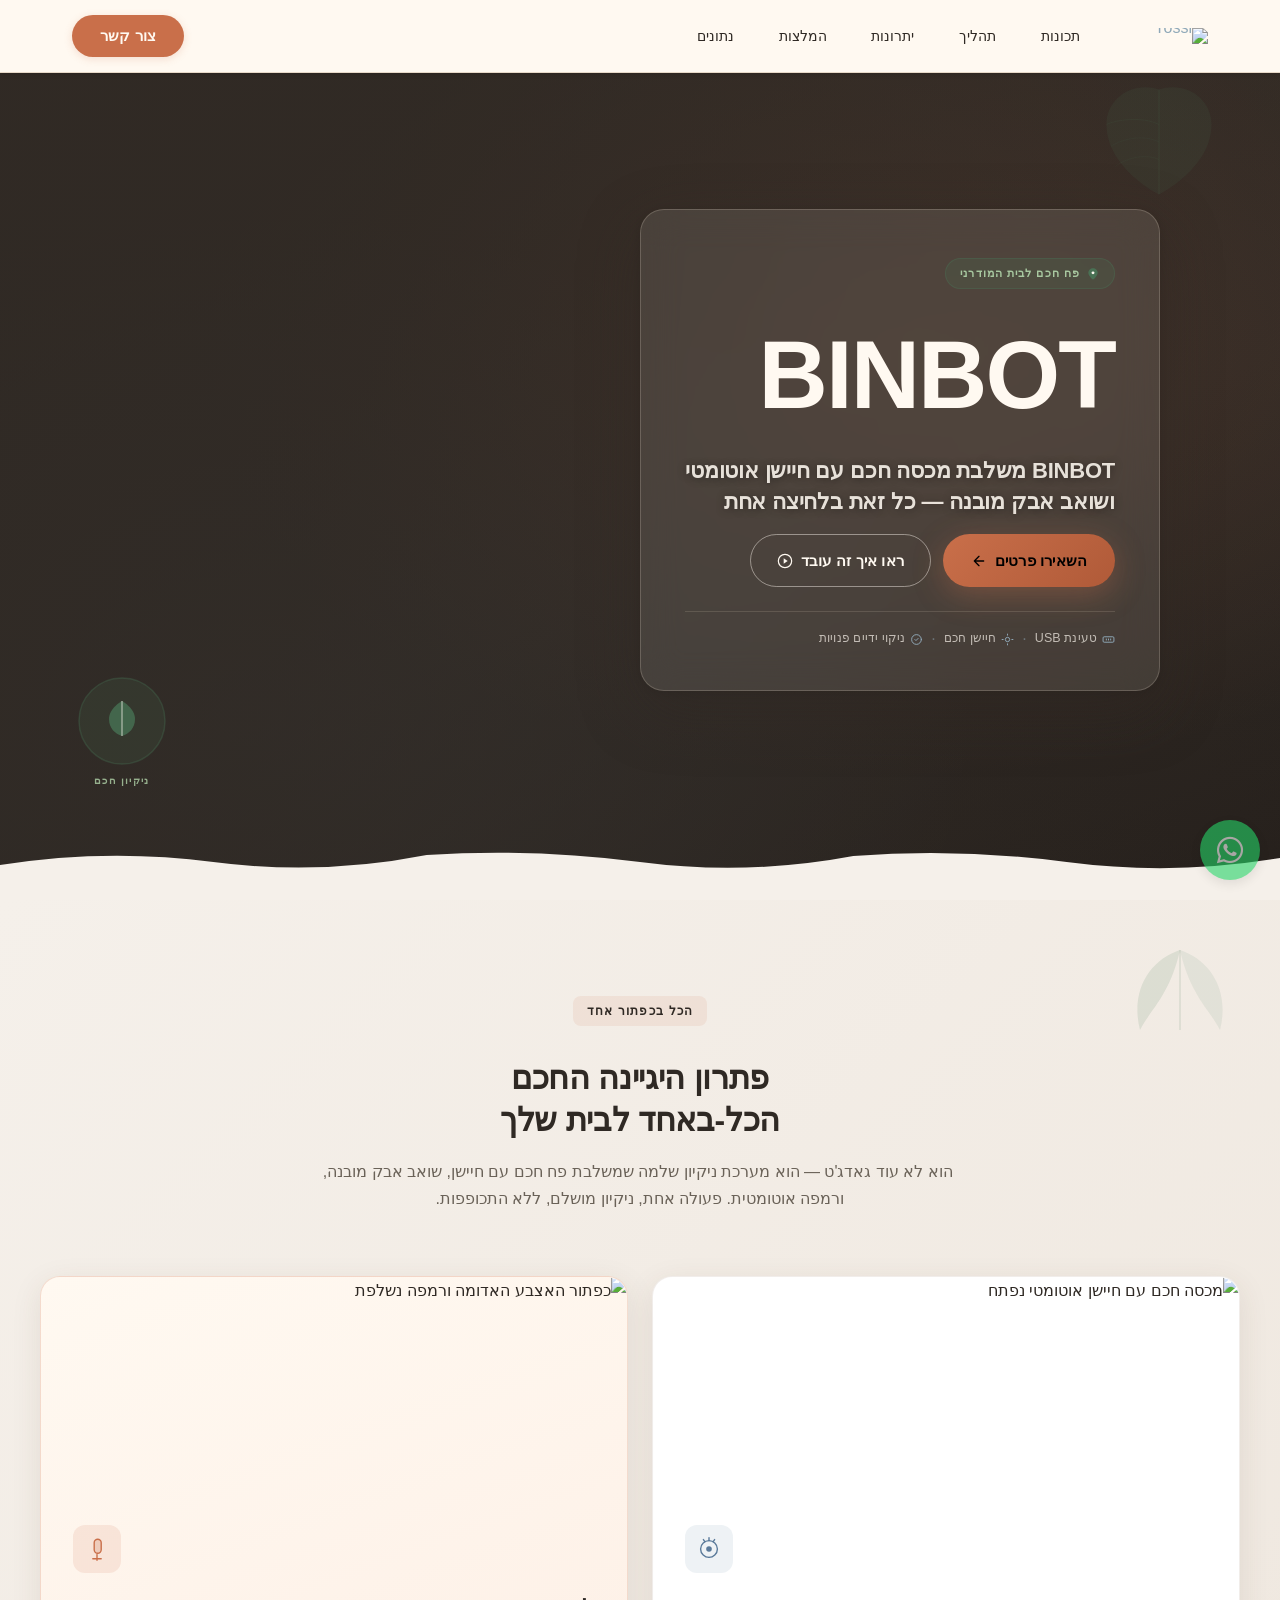
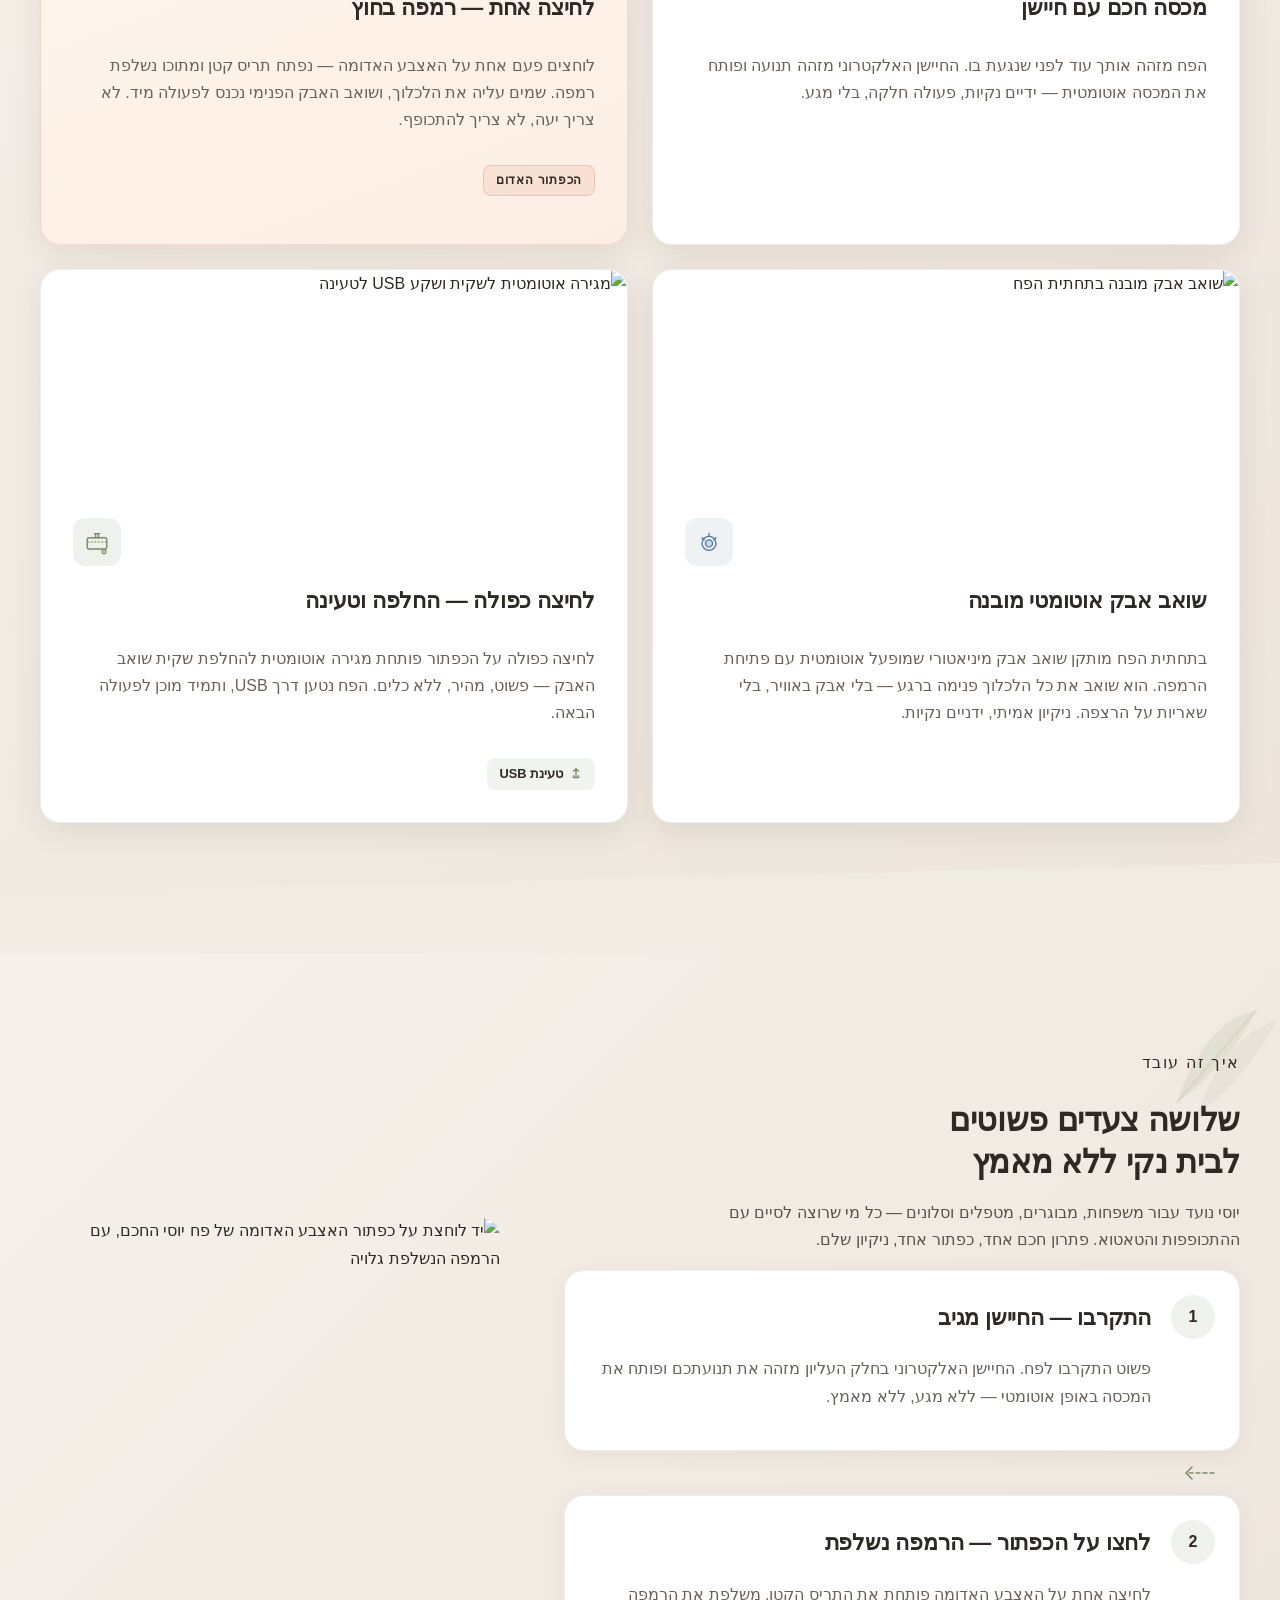
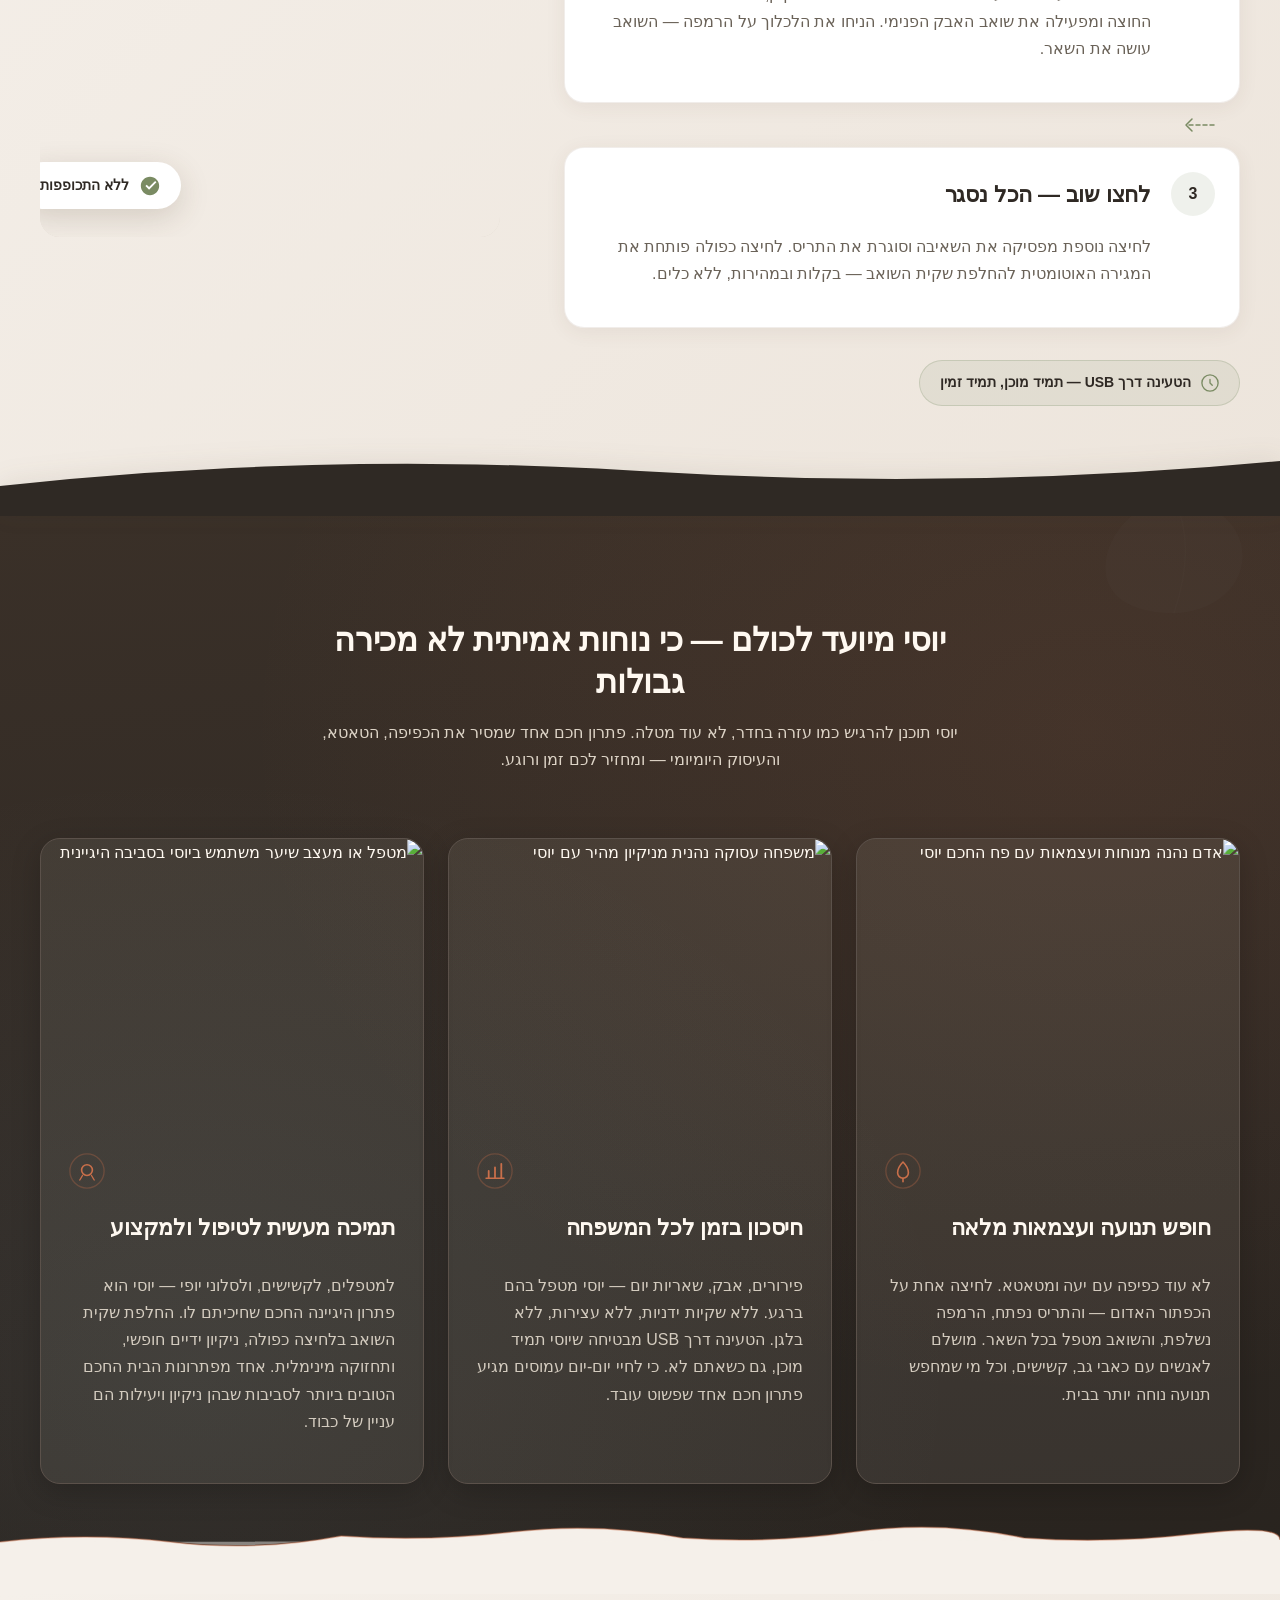
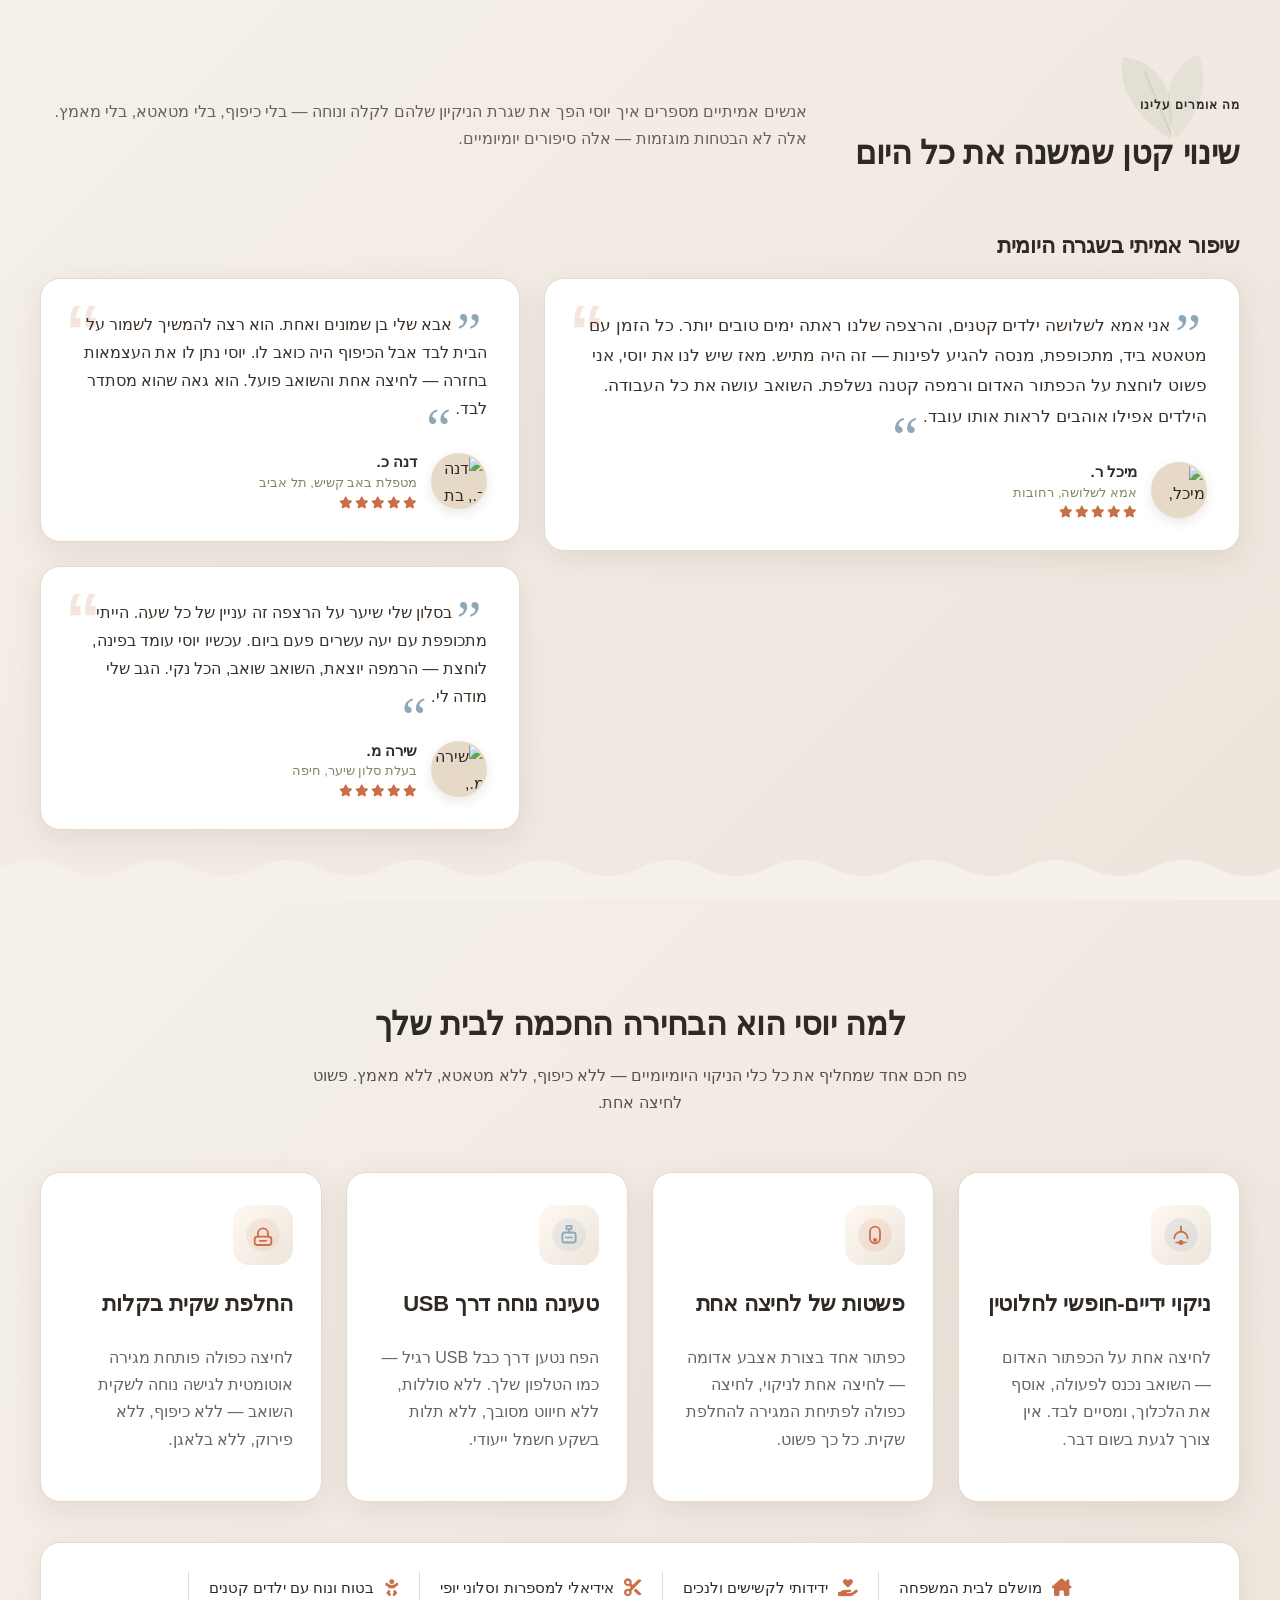
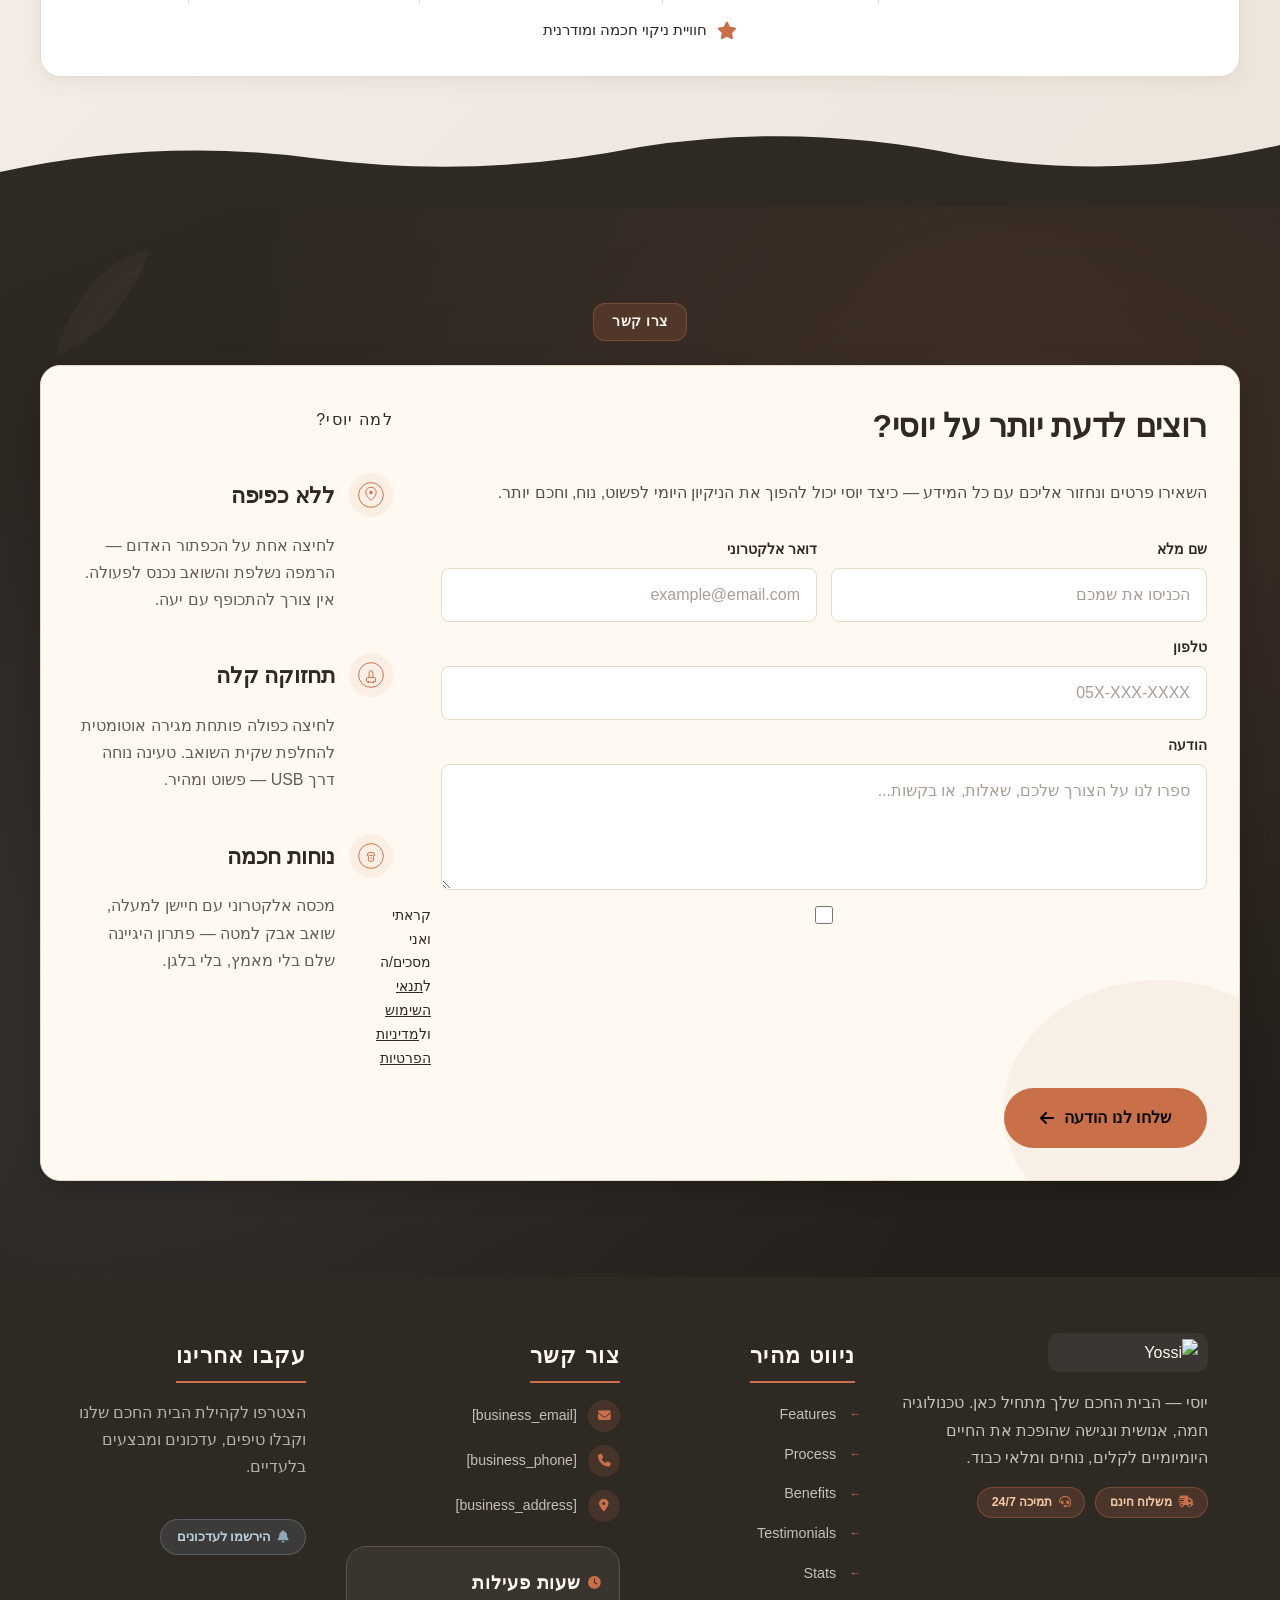
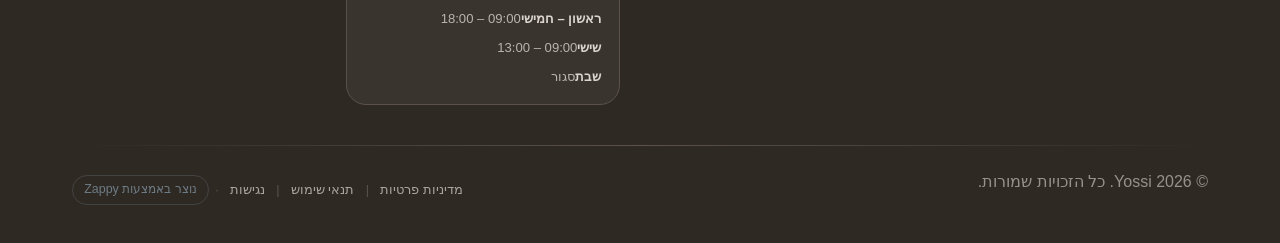
==== index.html @ 576d788d "Incremental sync: 1 page(s) — update_text" ====
<!DOCTYPE html>
<html lang="he" dir="rtl">
<head>
    <meta charset="UTF-8">
    <meta name="viewport" content="width=device-width, initial-scale=1.0">
    <meta name="robots" content="index, follow">
    <title>best smart home appliances — Yossi</title>
    <meta name="description" content="An innovative smart trash bin that combines an electronic lid with an automatic sensor and a built-in vacuum cleaner at the bottom. With a single press of a red">
    <meta name="keywords" content="best smart home appliances, samsung smart home appliances, google smart home appliances, amazon smart home appliances">
    
    <!-- Favicons -->
    <link rel="icon" type="image/x-icon" href="/assets/favicon.ico">
    <link rel="icon" type="image/png" sizes="16x16" href="/assets/favicon-16x16.png">
    <link rel="icon" type="image/png" sizes="32x32" href="/assets/favicon-32x32.png">
    <link rel="icon" type="image/png" sizes="48x48" href="/assets/favicon-48x48.png">
    <link rel="icon" type="image/png" sizes="192x192" href="/assets/favicon-192x192.png">
    <link rel="icon" type="image/png" sizes="512x512" href="/assets/favicon-512x512.png">
    <link rel="apple-touch-icon" href="/assets/apple-touch-icon.png">
    <!-- Zappy Analytics -->
<script>
(function() {
  'use strict';
  
  // Configuration
  var config = {
    websiteId: '5c08ecc8-3608-48c8-a14f-b6fd048b0b84',
    apiUrl: 'https://api.zappy5.com/api/analytics/track',
    sessionDuration: 30 * 60 * 1000, // 30 minutes
    visitorDuration: 30 * 24 * 60 * 60 * 1000, // 30 days
    trackPageViews: true,
    trackClicks: true,
    trackFormSubmissions: true
  };
  
  // Generate or retrieve persistent visitor ID (30 days)
  function getVisitorId() {
    var visitorKey = 'zappy_visitor_' + config.websiteId;
    var visitor = null;
    
    try {
      visitor = localStorage.getItem(visitorKey);
      if (visitor) {
        var visitorData = JSON.parse(visitor);
        var now = Date.now();
        
        // Check if visitor ID is still valid (30 days)
        if (now - visitorData.created < config.visitorDuration) {
          // Update last seen timestamp
          visitorData.lastSeen = now;
          localStorage.setItem(visitorKey, JSON.stringify(visitorData));
          return visitorData.id;
        }
      }
    } catch (e) {
      console.warn('Zappy Analytics: LocalStorage not available');
    }
    
    // Generate new visitor ID
    var newVisitorId = 'zv_' + Date.now() + '_' + Math.random().toString(36).substr(2, 9);
    
    try {
      localStorage.setItem(visitorKey, JSON.stringify({
        id: newVisitorId,
        created: Date.now(),
        lastSeen: Date.now()
      }));
    } catch (e) {
      // Continue without local storage
    }
    
    return newVisitorId;
  }
  
  // Generate or retrieve session ID (30 minutes)
  function getSessionId() {
    var sessionKey = 'zappy_session_' + config.websiteId;
    var session = null;
    
    try {
      session = sessionStorage.getItem(sessionKey);
      if (session) {
        var sessionData = JSON.parse(session);
        var now = Date.now();
        
        // Check if session is still valid
        if (now - sessionData.timestamp < config.sessionDuration) {
          // Update timestamp
          sessionData.timestamp = now;
          sessionStorage.setItem(sessionKey, JSON.stringify(sessionData));
          return sessionData.id;
        }
      }
    } catch (e) {
      console.warn('Zappy Analytics: SessionStorage not available');
    }
    
    // Generate new session ID
    var newSessionId = 'zs_' + Date.now() + '_' + Math.random().toString(36).substr(2, 9);
    
    try {
      sessionStorage.setItem(sessionKey, JSON.stringify({
        id: newSessionId,
        timestamp: Date.now()
      }));
    } catch (e) {
      // Continue without session storage
    }
    
    return newSessionId;
  }
  
  var visitorId = getVisitorId();
  var sessionId = getSessionId();
  
  // Track an event
  function trackEvent(eventType, data) {
    data = data || {};
    
    var eventData = {
      website_id: config.websiteId,
      event_type: eventType,
      page_path: window.location.pathname,
      referrer: document.referrer || 'direct',
      visitor_id: visitorId,
      session_id: sessionId,
      metadata: data
    };
    
    // Use sendBeacon if available (better for page unload events)
    if (navigator.sendBeacon) {
      var blob = new Blob([JSON.stringify(eventData)], { type: 'application/json' });
      navigator.sendBeacon(config.apiUrl, blob);
    } else {
      // Fallback to fetch
      fetch(config.apiUrl, {
        method: 'POST',
        headers: {
          'Content-Type': 'application/json'
        },
        body: JSON.stringify(eventData),
        keepalive: true
      }).catch(function(error) {
        console.warn('Zappy Analytics: Failed to track event', error);
      });
    }
  }
  
  // Track page view
  if (config.trackPageViews) {
    trackEvent('pageview', {
      title: document.title,
      url: window.location.href
    });
  }
  
  // Track clicks on important elements
  if (config.trackClicks) {
    document.addEventListener('click', function(e) {
      var target = e.target;
      
      // Track button clicks (counted as actions)
      if (target.tagName === 'BUTTON' || target.closest('button')) {
        var button = target.tagName === 'BUTTON' ? target : target.closest('button');
        trackEvent('click', {
          element: 'button',
          text: button.textContent.trim().substring(0, 100),
          id: button.id || null,
          class: button.className || null
        });
      }
      
      // Track link clicks (navigation - not counted as actions)
      else if (target.tagName === 'A' || target.closest('a')) {
        var link = target.tagName === 'A' ? target : target.closest('a');
        trackEvent('navigation', {
          element: 'link',
          text: link.textContent.trim().substring(0, 100),
          href: link.href,
          external: link.hostname !== window.location.hostname
        });
      }
    }, true);
  }
  
  // Track form submissions
  if (config.trackFormSubmissions) {
    document.addEventListener('submit', function(e) {
      var form = e.target;
      
      trackEvent('form_submit', {
        form_id: form.id || null,
        form_name: form.name || null,
        form_action: form.action || null,
        form_method: form.method || 'GET'
      });
    }, true);
  }
  
  // Track time on page (send on page unload)
  var pageLoadTime = Date.now();
  
  window.addEventListener('beforeunload', function() {
    var timeOnPage = Math.floor((Date.now() - pageLoadTime) / 1000); // in seconds
    
    trackEvent('page_unload', {
      time_on_page: timeOnPage,
      page_path: window.location.pathname
    });
  });
  
  // Expose tracking function globally for custom events
  window.zappyAnalytics = {
    track: trackEvent,
    getVisitorId: function() { return visitorId; },
    getSessionId: function() { return sessionId; }
  };
  
})();
</script>
<!-- End Zappy Analytics -->
    <meta property="og:title" content="best smart home appliances — Yossi">
    <meta property="og:description" content="An innovative smart trash bin that combines an electronic lid with an automatic sensor and a built-in vacuum cleaner at the bottom. With a single press of a red">
    <meta name="twitter:card" content="summary_large_image">
    <meta name="twitter:title" content="best smart home appliances — Yossi">
    <meta name="twitter:description" content="An innovative smart trash bin that combines an electronic lid with an automatic sensor and a built-in vacuum cleaner at the bottom. With a single press of a red">
    <meta property="og:type" content="website">
  <meta property="og:locale" content="he_IL">
  
  
  
  
  
  <link rel="stylesheet" href="https://cdnjs.cloudflare.com/ajax/libs/font-awesome/6.4.0/css/all.min.css">
  <style>
    .skip-link { position: absolute; top: 0; left: 0; transform: translateY(-200%); padding: 12px 18px; background: var(--bg-dark, #1a1a1a); color: var(--text-light, #fff); font-weight: 600; border-radius: 0 0 8px 0; z-index: 10000; }
    .skip-link:focus { transform: none; outline: 2px solid var(--ring, #fff); outline-offset: 2px; }
    :focus-visible { outline: 2px solid var(--ring, currentColor); outline-offset: 3px; }
  </style>


  
    <!-- Favicons -->
    <link rel="icon" type="image/x-icon" href="/assets/favicon.ico">
    <link rel="icon" type="image/png" sizes="16x16" href="/assets/favicon-16x16.png">
    <link rel="icon" type="image/png" sizes="32x32" href="/assets/favicon-32x32.png">
    <link rel="icon" type="image/png" sizes="48x48" href="/assets/favicon-48x48.png">
    <link rel="icon" type="image/png" sizes="192x192" href="/assets/favicon-192x192.png">
    <link rel="icon" type="image/png" sizes="512x512" href="/assets/favicon-512x512.png">
    <link rel="apple-touch-icon" href="/assets/apple-touch-icon.png">
    <!-- Cookie Consent -->
    <link rel="stylesheet" href="https://cdn.jsdelivr.net/npm/vanilla-cookieconsent@3/dist/cookieconsent.css">
    <script src="https://cdn.jsdelivr.net/npm/vanilla-cookieconsent@3/dist/cookieconsent.umd.js"></script>
    <!-- Mickidum Accessibility Toolbar -->
    <script src="https://cdn.jsdelivr.net/gh/mickidum/acc_toolbar/acctoolbar/acctoolbar.min.js"></script>
    <link rel="stylesheet" href="/styles.css">

    <style id="zappy-dropdown-submenu-styles">
      /* ========== DESKTOP DROPDOWN SUBMENU STYLES ========== */
      /* Base styles for dropdown submenus - parent must be positioned */
      .nav-menu li:has(.sub-menu), nav li:has(.sub-menu), .navbar li:has(.sub-menu), #navMenu li:has(.sub-menu) { position: relative; }
      /* Submenu base - hidden by default */
      .nav-menu .sub-menu, nav .sub-menu, .navbar .sub-menu, #navMenu .sub-menu { display: block !important; position: absolute !important; top: 100%; left: 0; min-width: 220px; background: white; border-radius: 8px; box-shadow: 0 8px 25px rgba(0,0,0,0.15); padding: 8px 0; opacity: 0; visibility: hidden; transform: translateY(10px); transition: all 0.3s ease; z-index: 1000; list-style: none; pointer-events: none; }
      /* CRITICAL: Desktop hover styles to show dropdown */
      .nav-menu li:hover > .sub-menu, nav li:hover > .sub-menu, .navbar li:hover > .sub-menu, #navMenu li:hover > .sub-menu { opacity: 1 !important; visibility: visible !important; transform: translateY(0) !important; pointer-events: auto !important; }
      /* Submenu item styling */
      .sub-menu li { list-style: none; margin: 0; padding: 0; }
      .sub-menu a { display: block !important; padding: 10px 16px !important; color: var(--text-dark, #333) !important; font-weight: 500; text-decoration: none; white-space: nowrap; transition: background-color 0.2s; }
      .sub-menu .zappy-nav-child > a { padding-left: 28px !important; font-size: 0.9em !important; opacity: 0.85 !important; }
      [dir="rtl"] .sub-menu .zappy-nav-child > a, html[lang="he"] .sub-menu .zappy-nav-child > a, html[lang="ar"] .sub-menu .zappy-nav-child > a { padding-left: 10px !important; padding-right: 28px !important; }
      .sub-menu .zappy-nav-parent > a { font-weight: 600 !important; }
      .sub-menu a:hover { background-color: #f5f5f5; }
      /* RTL (Hebrew/Arabic) dropdown positioning */
      [dir="rtl"] .nav-menu .sub-menu, [dir="rtl"] nav .sub-menu, [dir="rtl"] .navbar .sub-menu, html[lang="he"] .nav-menu .sub-menu, html[lang="he"] nav .sub-menu, html[lang="he"] .navbar .sub-menu, html[lang="ar"] .nav-menu .sub-menu, html[lang="ar"] nav .sub-menu, html[lang="ar"] .navbar .sub-menu { left: auto !important; right: 0 !important; }
      /* Hide empty dropdown menus (exclude catalog sub-menus that use <a> children instead of <li>) */
      .sub-menu:empty, .sub-menu:not(:has(li:not(.zappy-hidden-menu-item))):not(:has(> a)), .sub-menu:not(:has(li)):not(:has(> a)) { display: none !important; opacity: 0 !important; visibility: hidden !important; pointer-events: none !important; }
      /* Desktop: show submenu on Menu Group hover */
      li:has(.menu-group-title):hover > .sub-menu { opacity: 1 !important; visibility: visible !important; transform: translateY(0) !important; pointer-events: auto !important; }
      /* Menu Group title styling */
      .nav-menu > li > .menu-group-title, #navMenu > li > .menu-group-title { display: inline-block; padding: 0.5rem 1rem; cursor: default; user-select: none; }
      
      /* ========== MOBILE SUBMENU STYLES ========== */
      @media (max-width: 768px) {
        .nav-menu .sub-menu, nav .sub-menu, .navbar .sub-menu, #navMenu .sub-menu { position: static !important; transform: none !important; box-shadow: none !important; background: transparent !important; max-height: 0; overflow: hidden; opacity: 0; visibility: hidden; transition: max-height 0.3s ease, opacity 0.3s ease; padding: 0 !important; border-radius: 0 !important; }
        .navbar .sub-menu.mobile-expanded, .nav-menu .sub-menu.mobile-expanded, #navMenu .sub-menu.mobile-expanded { max-height: none !important; overflow-y: visible !important; opacity: 1 !important; visibility: visible !important; padding: 8px 0 8px 16px !important; }
        [dir="rtl"] .sub-menu.mobile-expanded, html[lang="he"] .sub-menu.mobile-expanded { padding: 8px 16px 8px 0 !important; }
        /* Disable hover behavior on mobile */
        .nav-menu li:hover > .sub-menu, nav li:hover > .sub-menu, .navbar li:hover > .sub-menu, #navMenu li:hover > .sub-menu { opacity: 0; visibility: hidden; pointer-events: none; }
        .nav-menu li > .sub-menu.mobile-expanded, nav li > .sub-menu.mobile-expanded, .navbar li > .sub-menu.mobile-expanded, #navMenu li > .sub-menu.mobile-expanded { opacity: 1 !important; visibility: visible !important; pointer-events: auto !important; }
        .nav-menu li:has(.sub-menu), nav li:has(.sub-menu), .navbar li:has(.sub-menu), #navMenu li:has(.sub-menu) { display: flex !important; flex-wrap: wrap !important; align-items: center !important; position: relative !important; min-height: 44px !important; }
        .nav-menu li:has(.sub-menu) > a, nav li:has(.sub-menu) > a, .navbar li:has(.sub-menu) > a, #navMenu li:has(.sub-menu) > a { flex: 1 !important; min-width: 0 !important; }
        .nav-menu li:has(.sub-menu) > .menu-group-title, nav li:has(.sub-menu) > .menu-group-title, .navbar li:has(.sub-menu) > .menu-group-title, #navMenu li:has(.sub-menu) > .menu-group-title { flex: 1 !important; min-width: 0 !important; padding: 0 !important; line-height: inherit !important; }
        .nav-menu li:has(.sub-menu) > .sub-menu, nav li:has(.sub-menu) > .sub-menu, .navbar li:has(.sub-menu) > .sub-menu, #navMenu li:has(.sub-menu) > .sub-menu { flex-basis: 100% !important; width: 100% !important; }
        .nav-menu li:has(.sub-menu) > a [class*="chevron"], .nav-menu li:has(.sub-menu) > a [class*="arrow"], .nav-menu li:has(.sub-menu) > a .fa-chevron-down, .nav-menu li:has(.sub-menu) > a .fa-angle-down, nav li:has(.sub-menu) > a [class*="chevron"], nav li:has(.sub-menu) > a [class*="arrow"], #navMenu li:has(.sub-menu) > a [class*="chevron"], #navMenu li:has(.sub-menu) > a [class*="arrow"] { display: none !important; visibility: hidden !important; }
        .mobile-submenu-toggle { display: flex !important; align-items: center !important; justify-content: center !important; width: 44px !important; height: auto !important; background: transparent !important; border: none !important; cursor: pointer !important; color: var(--text-dark) !important; position: static !important; flex-shrink: 0 !important; align-self: stretch !important; z-index: 2 !important; padding: 0 !important; margin: 0 !important; }
        .mobile-submenu-toggle::after { content: '' !important; width: 0 !important; height: 0 !important; border-left: 6px solid transparent !important; border-right: 6px solid transparent !important; border-top: 7px solid currentColor !important; transition: transform 0.3s ease !important; }
        .mobile-submenu-toggle.expanded::after { transform: rotate(180deg) !important; }
        .sub-menu a { padding: 10px 0 !important; display: block !important; color: var(--text-dark) !important; white-space: normal !important; }
        .sub-menu .zappy-nav-child > a { padding-left: 28px !important; font-size: 0.9em !important; opacity: 0.85 !important; }
        [dir="rtl"] .sub-menu .zappy-nav-child > a, html[lang="he"] .sub-menu .zappy-nav-child > a, html[lang="ar"] .sub-menu .zappy-nav-child > a { padding-left: 0 !important; padding-right: 28px !important; }
        .sub-menu .zappy-nav-parent > a { font-weight: 600 !important; }
        .nav-menu.active, #navMenu.active { max-width: 100vw !important; overflow-x: hidden !important; box-sizing: border-box !important; }
        .navbar .sub-menu li a, nav.navbar .sub-menu li a, .zappy-products-dropdown .sub-menu a { color: var(--text-dark) !important; }
      }
      @media (min-width: 769px) { .mobile-submenu-toggle { display: none !important; } }
    </style>

    <style id="zappy-widget-visibility">
      html[dir="rtl"] .whatsapp-float { right: 20px !important; left: auto !important; }
      html[dir="ltr"] .whatsapp-float, html:not([dir]) .whatsapp-float { left: 20px !important; right: auto !important; }
      html[dir="rtl"] #mic-access-tool-general-button, html[dir="rtl"] .mic-access-tool-general-button,
      html[dir="rtl"] #mic-init-access-tool .mic-access-tool-general-button,
      html[dir="rtl"] #mic-init-access-tool #mic-access-tool-general-button,
      html[dir="rtl"] ._access-icon { left: 20px !important; right: auto !important; }
      html[dir="ltr"] #mic-access-tool-general-button, html[dir="ltr"] .mic-access-tool-general-button,
      html[dir="ltr"] #mic-init-access-tool .mic-access-tool-general-button,
      html[dir="ltr"] #mic-init-access-tool #mic-access-tool-general-button,
      html[dir="ltr"] ._access-icon,
      html:not([dir]) #mic-access-tool-general-button, html:not([dir]) .mic-access-tool-general-button,
      html:not([dir]) #mic-init-access-tool .mic-access-tool-general-button,
      html:not([dir]) #mic-init-access-tool #mic-access-tool-general-button,
      html:not([dir]) ._access-icon { right: 20px !important; left: auto !important; }
      @media (max-width: 768px) { .whatsapp-float { display: flex !important; } }
      @media (min-width: 769px) { .whatsapp-float { display: flex !important; } }
      @media (max-width: 768px) {
        #mic-access-tool-general-button, .mic-access-tool-general-button,
        #mic-init-access-tool .mic-access-tool-general-button, #mic-init-access-tool #mic-access-tool-general-button,
        ._access-icon { display: flex !important; visibility: visible !important; opacity: 1 !important; pointer-events: auto !important; }
        #mic-access-tool-box.opened-mic-access-tool, .mic-access-tool-box.opened-mic-access-tool,
        #mic-init-access-tool #mic-access-tool-box.opened-mic-access-tool {
          visibility: visible !important; opacity: 1 !important; pointer-events: auto !important;
        }
      }
      @media (min-width: 769px) {
        #mic-access-tool-general-button, .mic-access-tool-general-button,
        #mic-init-access-tool .mic-access-tool-general-button, #mic-init-access-tool #mic-access-tool-general-button,
        ._access-icon { display: flex !important; visibility: visible !important; opacity: 1 !important; pointer-events: auto !important; }
        #mic-access-tool-box.opened-mic-access-tool, .mic-access-tool-box.opened-mic-access-tool,
        #mic-init-access-tool #mic-access-tool-box.opened-mic-access-tool {
          visibility: visible !important; opacity: 1 !important; pointer-events: auto !important;
        }
      }
    </style>
</head>
<body>
<a class="skip-link" href="#main">דלג לתוכן הראשי</a>
  <nav class="navbar" dir="rtl">
  <button class="mobile-toggle" id="mobileToggle" aria-label="Menu">
    <svg class="hamburger-icon" width="24" height="24" viewBox="0 0 24 24" fill="none">
      <path d="M3 12h18M3 6h18M3 18h18" stroke="currentColor" stroke-width="2" stroke-linecap="round"></path>
    </svg>
    <svg class="close-icon" width="24" height="24" viewBox="0 0 24 24" fill="none" style="display: none;">
      <path d="M18 6L6 18M6 6l12 12" stroke="currentColor" stroke-width="2" stroke-linecap="round"></path>
    </svg>
  </button>

  <button class="phone-header-btn" data-phone="[business_phone]" aria-label="Call">
    <svg width="20" height="20" viewBox="0 0 24 24" fill="currentColor">
      <path d="M22 16.92v3a2 2 0 0 1-2.18 2 19.79 19.79 0 0 1-8.63-3.07 19.5 19.5 0 0 1-6-6 19.79 19.79 0 0 1-3.07-8.67A2 2 0 0 1 4.11 2h3a2 2 0 0 1 2 1.72 12.84 12.84 0 0 0 .7 2.81 2 2 0 0 1-.45 2.11L8.09 9.91a16 16 0 0 0 6 6l1.27-1.27a2 2 0 0 1 2.11-.45 12.84 12.84 0 0 0 2.81.7A2 2 0 0 1 22 16.92z"></path>
    </svg>
  </button>

  <div class="nav-container">
    <div class="nav-right-group"><div class="nav-brand">
      <a href="/" class="logo-link"><img class="logo" src="/assets/site-----image-1.webp" alt="Yossi"></a>
    </div><ul class="nav-menu" id="navMenu"><li><a href="#features">תכונות</a></li><li><a href="#process">תהליך</a></li><li><a href="#benefits">יתרונות</a></li><li><a href="#testimonials">המלצות</a></li><li><a href="#stats">נתונים</a></li></ul></div>

    

    <div class="nav-cta-container">
      <a href="#cta" class="nav-cta-btn">צור קשר</a>
    </div>
  </div>
</nav>
<script>

// Navbar Mobile Menu Toggle and Contrast Fix
(function() {
  // Use 'load' event instead of 'DOMContentLoaded' to ensure we run AFTER all other scripts
  window.addEventListener('load', function() {
    
    // FIX MOBILE BUTTON CONTRAST
    // Detect navbar background color and apply contrasting color to mobile buttons
    const navbar = document.querySelector('.navbar, nav, header');
    if (!navbar) {
      console.log('[Navbar] Navbar element not found');
      return;
    }
    
    // DECLARE VARIABLES EARLY to avoid Temporal Dead Zone errors
    // These are used in multiple places below
    let mobileToggle = document.getElementById('mobileToggle') ||
                       document.querySelector('.mobile-toggle') ||
                       document.querySelector('.hamburger') ||
                       document.querySelector('.hamburger-menu') ||
                       document.querySelector('.menu-toggle') ||
                       document.querySelector('.burger-menu') ||
                       document.querySelector('[aria-label="Menu"]') ||
                       document.querySelector('[aria-label="תפריט"]');
    
    const phoneBtn = document.querySelector('.phone-header-btn');
    
    const computedStyle = window.getComputedStyle(navbar);
    let bgColor = computedStyle.backgroundColor;
    
    console.log('[Navbar] Initial navbar background:', bgColor);
    
    // Check if background is transparent or rgba with 0 alpha
    const isTransparent = bgColor === 'transparent' || 
                         bgColor === 'rgba(0, 0, 0, 0)' ||
                         (bgColor.startsWith('rgba') && bgColor.includes(', 0)'));
    
    if (isTransparent) {
      // Check for background-image or gradient
      const bgImage = computedStyle.backgroundImage;
      if (bgImage && bgImage !== 'none') {
        console.log('[Navbar] Navbar has background image/gradient, using dark text');
        bgColor = 'rgb(240, 240, 240)'; // Assume light background
      } else {
        // Transparent navbar - check body background
        const bodyBg = window.getComputedStyle(document.body).backgroundColor;
        console.log('[Navbar] Navbar transparent, using body background:', bodyBg);
        bgColor = bodyBg;
      }
    }
    
    // Calculate luminance to determine if background is light or dark
    const rgb = bgColor.match(/\d+/g);
    if (rgb && rgb.length >= 3) {
      const r = parseInt(rgb[0]);
      const g = parseInt(rgb[1]);
      const b = parseInt(rgb[2]);
      const luminance = (0.299 * r + 0.587 * g + 0.114 * b) / 255;
      
      // Mobile button colors are set by Claude's AI-generated CSS (same as .nav-menu a)
      // No dynamic color overrides needed - colors come from the generated navbar CSS
      console.log('[Navbar] Mobile button colors preserved from Claude CSS (luminance:', luminance.toFixed(2) + ')');
      
      // FIX ICON SIZES - Ensure SVGs are properly sized and visible
      // INJECT CRITICAL CSS TO OVERRIDE ANY CONFLICTING RULES
      const criticalCSS = document.createElement('style');
      criticalCSS.id = 'zappy-mobile-nav-fix';
      const htmlLang = document.documentElement.lang || 'en';
      const htmlDir = document.documentElement.dir || 'ltr';
      // Check both dir attribute AND lang for RTL detection
      // dir="rtl" is the most reliable indicator
      const isRTL = htmlDir === 'rtl' || htmlLang === 'he' || htmlLang === 'ar';
      
      criticalCSS.textContent = `
        /* Hide mobile buttons on desktop, show only on mobile */
        @media (min-width: 769px) {
          .mobile-toggle,
          .phone-header-btn {
            display: none !important;
          }
        }
        
        /* Show and position mobile buttons correctly on mobile */
        @media (max-width: 768px) {
          .navbar,
          nav.navbar {
            min-height: 70px !important;
          }

          .mobile-toggle,
          .phone-header-btn {
            position: absolute !important;
            top: 0 !important;
            bottom: 0 !important;
            margin-top: auto !important;
            margin-bottom: auto !important;
            transform: none !important;
            z-index: 1001 !important;
            display: flex !important;
            align-items: center !important;
            justify-content: center !important;
            width: 36px !important;
            height: 36px !important;
            border-radius: 50% !important;
            border: none !important;
            cursor: pointer !important;
            padding: 6px !important;
            background: none !important;
            color: var(--nav-text, var(--text-dark)) !important;
            touch-action: manipulation !important;
            -webkit-tap-highlight-color: transparent !important;
          }

          html[data-zappy-site-type="ecommerce"] .phone-header-btn,
          body[data-zappy-site-type="ecommerce"] .phone-header-btn,
          html[data-zappy-site-type="ecommerce"] header .phone-header-btn,
          html[data-zappy-site-type="ecommerce"] nav .phone-header-btn {
            display: none !important;
            visibility: hidden !important;
            width: 0 !important;
            height: 0 !important;
            min-width: 0 !important;
            overflow: hidden !important;
          }
          
          /* LTR positioning (default): hamburger LEFT, phone RIGHT */
          html:not([dir="rtl"]):not([lang="he"]):not([lang="ar"]) .mobile-toggle,
          html[dir="ltr"] .mobile-toggle {
            left: 12px !important;
            right: auto !important;
          }
          html:not([dir="rtl"]):not([lang="he"]):not([lang="ar"]) .phone-header-btn,
          html[dir="ltr"] .phone-header-btn {
            right: 12px !important;
            left: auto !important;
          }
          
          /* RTL positioning: hamburger RIGHT, phone LEFT */
          html[dir="rtl"] .mobile-toggle,
          html[lang="he"] .mobile-toggle,
          html[lang="ar"] .mobile-toggle {
            right: 12px !important;
            left: auto !important;
          }
          html[dir="rtl"] .phone-header-btn,
          html[lang="he"] .phone-header-btn,
          html[lang="ar"] .phone-header-btn {
            left: 12px !important;
            right: auto !important;
          }
          
          /* CRITICAL: Ensure nav-container has min-height on mobile */
          /* All children are positioned absolutely/fixed on mobile, so height:auto collapses to 0 */
          .nav-container {
            min-height: 70px !important;
            position: relative !important;
          }
          
          /* Ensure SVG icons are properly sized and inherit color */
          .mobile-toggle svg,
          .phone-header-btn svg {
            width: 24px !important;
            height: 24px !important;
            /* Don't force display - let JavaScript control hamburger/close toggle */
          }
          
          /* Reset nav-cta-container on mobile - remove desktop box-shadow/padding */
          /* that creates a visible ghost box when CTA button is hidden */
          .nav-cta-container {
            box-shadow: none !important;
            padding: 0 !important;
          }
          
          /* Hide nav-cta-container entirely on mobile when there's no lang-switcher */
          /* (only the CTA button is inside, and it's hidden on mobile) */
          .nav-cta-container:not(:has(.lang-switcher)) {
            display: none !important;
          }
          
          /* CRITICAL: Prevent hero image fade gradient from bleeding over headline text */
          /* The .image-fade-gradient has bottom: -30px (extends below parent) */
          /* On mobile stacked layout, this overlaps the h1 text below the image */
          .hero-image-column {
            overflow: hidden !important;
          }
          .image-fade-gradient {
            bottom: 0 !important;
          }
          
          /* Hide desktop language switcher on mobile - hamburger menu handles it */
          /* High specificity to override stored CSS */
          .lang-switcher,
          .nav-cta-container .lang-switcher,
          .nav-container .lang-switcher,
          .navbar .lang-switcher,
          .navbar .nav-cta-container .lang-switcher {
            display: none !important;
          }
        }
      `;
      
      // Remove existing fix if present and inject new one
      const existing = document.getElementById('zappy-mobile-nav-fix');
      if (existing) existing.remove();
      document.head.appendChild(criticalCSS);
      
      console.log('[Navbar] Critical CSS injected for mobile nav positioning');
      
      // ONLY apply inline positioning styles on mobile viewport
      // On desktop, the CSS handles hiding these buttons with display: none
      // Inline styles were breaking desktop layout by overriding CSS
      const isMobileViewport = window.innerWidth <= 768;
      
      if (mobileToggle) {
        // Icon sizing applies to all viewports for consistency
        const hamburgerIcon = mobileToggle.querySelector('.hamburger-icon');
        const closeIcon = mobileToggle.querySelector('.close-icon');
        
        if (hamburgerIcon) {
          hamburgerIcon.style.setProperty('width', '24px', 'important');
          hamburgerIcon.style.setProperty('height', '24px', 'important');
          hamburgerIcon.style.setProperty('display', 'block', 'important'); // Show hamburger by default
        }
        if (closeIcon) {
          closeIcon.style.setProperty('width', '24px', 'important');
          closeIcon.style.setProperty('height', '24px', 'important');
          closeIcon.style.setProperty('display', 'none', 'important'); // Hide close icon by default
        }
        
        // ONLY set positioning inline styles on mobile
        if (isMobileViewport) {
          mobileToggle.style.setProperty('position', 'absolute', 'important');
          mobileToggle.style.setProperty('top', '0', 'important');
          mobileToggle.style.setProperty('bottom', '0', 'important');
          mobileToggle.style.setProperty('margin-top', 'auto', 'important');
          mobileToggle.style.setProperty('margin-bottom', 'auto', 'important');
          mobileToggle.style.setProperty('transform', 'none', 'important');
          mobileToggle.style.setProperty('z-index', '1001', 'important');
          
          // Clear any inline left/right so CSS can take over based on html[dir]
          mobileToggle.style.removeProperty('left');
          mobileToggle.style.removeProperty('right');
          
          console.log('[Navbar] Mobile toggle positioning applied (mobile viewport)');
        } else {
          // On desktop, clear any positioning styles to let CSS handle it
          mobileToggle.style.removeProperty('position');
          mobileToggle.style.removeProperty('top');
          mobileToggle.style.removeProperty('transform');
          mobileToggle.style.removeProperty('z-index');
          mobileToggle.style.removeProperty('left');
          mobileToggle.style.removeProperty('right');
          console.log('[Navbar] Desktop viewport - cleared mobile toggle inline positioning');
        }
      }
      
      if (phoneBtn) {
        // Icon sizing applies to all viewports
        const phoneIcon = phoneBtn.querySelector('svg');
        if (phoneIcon) {
          phoneIcon.style.width = '24px';
          phoneIcon.style.height = '24px';
          phoneIcon.setAttribute('width', '24');
          phoneIcon.setAttribute('height', '24');
        }
        
        // ONLY set positioning inline styles on mobile
        if (isMobileViewport) {
          phoneBtn.style.setProperty('position', 'absolute', 'important');
          phoneBtn.style.setProperty('top', '0', 'important');
          phoneBtn.style.setProperty('bottom', '0', 'important');
          phoneBtn.style.setProperty('margin-top', 'auto', 'important');
          phoneBtn.style.setProperty('margin-bottom', 'auto', 'important');
          phoneBtn.style.setProperty('transform', 'none', 'important');
          phoneBtn.style.setProperty('z-index', '1001', 'important');
          
          // Clear any inline left/right so CSS can take over based on html[dir]
          phoneBtn.style.removeProperty('left');
          phoneBtn.style.removeProperty('right');
          
          console.log('[Navbar] Phone button positioning applied (mobile viewport)');
        } else {
          // On desktop, clear any positioning styles to let CSS handle it
          phoneBtn.style.removeProperty('position');
          phoneBtn.style.removeProperty('top');
          phoneBtn.style.removeProperty('transform');
          phoneBtn.style.removeProperty('z-index');
          phoneBtn.style.removeProperty('left');
          phoneBtn.style.removeProperty('right');
          console.log('[Navbar] Desktop viewport - cleared phone button inline positioning');
        }
      }
    } else {
      console.log('[Navbar] Could not parse background color:', bgColor);
    }
    
    // MOBILE MENU TOGGLE
    // Re-query in case DOM changed (mobileToggle already declared at top of function)
    mobileToggle = document.getElementById('mobileToggle') ||
                   document.querySelector('.mobile-toggle') ||
                   document.querySelector('.hamburger') ||
                   document.querySelector('.hamburger-menu') ||
                   document.querySelector('.menu-toggle') ||
                   document.querySelector('.burger-menu') ||
                   document.querySelector('[aria-label="Menu"]') ||
                   document.querySelector('[aria-label="תפריט"]');
    
    // EXPANDED SEARCH: Find nav menu by ID or class
    const navMenu = document.getElementById('navMenu') ||
                  document.querySelector('.nav-menu') ||
                  document.querySelector('.nav-links') ||
                  document.querySelector('nav ul:not(.submenu)');
    
    if (!mobileToggle || !navMenu) {
      console.log('[Navbar] Mobile toggle or menu not found:', { toggle: !!mobileToggle, menu: !!navMenu });
      return;
    }
    
    // Ensure navMenu has ID for CSS targeting
    if (!navMenu.id) {
      navMenu.id = 'navMenu';
    }
    
    console.log('[Navbar] Initializing mobile menu...');
    
    // Remove any existing event listeners by cloning the button
    const newToggle = mobileToggle.cloneNode(true);
    mobileToggle.parentNode.replaceChild(newToggle, mobileToggle);
    
    // Toggle menu handler (shared by click and touchend)
    function handleToggle(e) {
      e.preventDefault();
      e.stopPropagation();
      
      const hamburgerIcon = newToggle.querySelector('.hamburger-icon');
      const closeIcon = newToggle.querySelector('.close-icon');
      const isActive = navMenu.classList.contains('active');
      
      if (isActive) {
        // Close menu
        navMenu.classList.remove('active');
        if (hamburgerIcon) hamburgerIcon.style.setProperty('display', 'block', 'important');
        if (closeIcon) closeIcon.style.setProperty('display', 'none', 'important');
        document.body.style.overflow = '';
        console.log('[Navbar] Menu closed');
      } else {
        // Open menu
        navMenu.classList.add('active');
        if (hamburgerIcon) hamburgerIcon.style.setProperty('display', 'none', 'important');
        if (closeIcon) closeIcon.style.setProperty('display', 'block', 'important');
        document.body.style.overflow = 'hidden';
        console.log('[Navbar] Menu opened');
      }
    }
    
    // Use click for desktop/emulation and touchend as iOS Safari fallback.
    // Prevent double-fire with a timestamp guard.
    var lastToggleTime = 0;
    function guardedToggle(e) {
      var now = Date.now();
      if (now - lastToggleTime < 300) return;
      lastToggleTime = now;
      handleToggle(e);
    }
    
    newToggle.addEventListener('click', guardedToggle);
    newToggle.addEventListener('touchend', guardedToggle);
    
    // Close menu when clicking nav links (but NOT dropdown toggles)
    const navLinks = navMenu.querySelectorAll('a');
    navLinks.forEach(function(link) {
      link.addEventListener('click', function() {
        // Don't close if it's a dropdown child (unless it's a real navigation link)
        if (this.getAttribute('href') === '#') return;
        
        const hamburgerIcon = newToggle.querySelector('.hamburger-icon');
        const closeIcon = newToggle.querySelector('.close-icon');
        
        navMenu.classList.remove('active');
        if (hamburgerIcon) hamburgerIcon.style.setProperty('display', 'block', 'important');
        if (closeIcon) closeIcon.style.setProperty('display', 'none', 'important');
        document.body.style.overflow = '';
        console.log('[Navbar] Menu closed (link clicked)');
      });
    });
    
    // DROPDOWN MENU TOGGLE (for mobile and touch devices)
    var dropdownToggles = navMenu.querySelectorAll('.dropdown-toggle');
    dropdownToggles.forEach(function(toggle) {
      toggle.addEventListener('click', function(e) {
        e.preventDefault();
        e.stopPropagation();
        var parent = this.closest('.nav-dropdown');
        if (!parent) return;
        
        // Close other open dropdowns at the same level
        var siblings = parent.parentNode.querySelectorAll('.nav-dropdown.open');
        siblings.forEach(function(sib) {
          if (sib !== parent) sib.classList.remove('open');
        });
        
        parent.classList.toggle('open');
        console.log('[Navbar] Dropdown toggled:', parent.classList.contains('open') ? 'open' : 'closed');
      });
    });
    
    // Close dropdowns when clicking outside
    document.addEventListener('click', function(e) {
      if (!e.target.closest('.nav-dropdown')) {
        var openDropdowns = document.querySelectorAll('.nav-dropdown.open');
        openDropdowns.forEach(function(dd) { dd.classList.remove('open'); });
      }
    });
    
    console.log('[Navbar] Dropdown handlers initialized for ' + dropdownToggles.length + ' dropdowns');
    
    // Phone button functionality (phoneBtn already declared at top of function)
    if (phoneBtn) {
      phoneBtn.addEventListener('click', function() {
        // Get phone number from placeholder in page or use default
        const phoneLinks = document.querySelectorAll('a[href^="tel:"]');
        const phoneNumber = phoneLinks.length > 0 
          ? phoneLinks[0].getAttribute('href').replace('tel:', '')
          : '[business_phone]';
        
        window.location.href = 'tel:' + phoneNumber;
        console.log('[Navbar] Phone button clicked');
      });
    }
    
    console.log('[Navbar] Mobile menu initialized successfully');
    
    // WhatsApp button visibility is now controlled via CSS (siteSettings).
    // No JS-based desktop hiding — the button is visible on both mobile and desktop by default.
  });
})();

</script>
  
  <main id="main">
    <section data-band-index="0" id="hero" class="index-hero-section" data-layout-spec="בית-hero" dir="rtl" data-hero-type="fullscreen-scrim">
  <!-- Background Image Layer -->
  <div class="index-hero-bg">
    <img loading="eager" fetchpriority="high" data-hero-bg="true" data-placeholder="index-hero-image-1" data-context="Warm lifestyle photography of an innovative smart trash bin in a cozy Israeli kitchen corner. The bin is sleek, modern, and white/light gray with a glowing red finger-shaped button on the side. Natural warm afternoon light streams through a nearby window. The scene feels homey and dignified — a clean kitchen floor, soft textures, perhaps a plant nearby. The bin lid is closed and the product looks premium and approachable. No people visible. The mood is calm, warm, and premium — not futuristic or clinical." width="1200" height="700" src="/assets/site-index-hero-image-1.webp" alt="פח חכם יוסי בפינת מטבח ביתית חמה" data-hero-background="true" data-element-type="image" data-element-id="img-1778981484715-uic9zqq8k">
  </div>

  <!-- Scrim Overlay -->
  <div class="index-hero-scrim" aria-hidden="true"></div>

  <!-- Decorative leaf motif -->
  <svg class="index-hero-leaf-decor" data-no-icon-edit="true" aria-hidden="true" viewBox="0 0 160 160" fill="none" xmlns="http://www.w3.org/2000/svg">
    <path d="M80 140 C80 140 20 110 20 60 C20 30 50 10 80 20 C110 10 140 30 140 60 C140 110 80 140 80 140Z" fill="#4A7A5A" opacity="0.12"></path>
    <path d="M80 20 L80 140" stroke="#4A7A5A" stroke-width="1.5" opacity="0.15"></path>
    <path d="M80 60 C60 50 30 55 20 60" stroke="#4A7A5A" stroke-width="1" opacity="0.12"></path>
    <path d="M80 80 C60 70 35 78 25 85" stroke="#4A7A5A" stroke-width="1" opacity="0.10"></path>
    <path d="M80 100 C62 92 40 100 30 108" stroke="#4A7A5A" stroke-width="1" opacity="0.09"></path>
  </svg>

  <!-- Content Card -->
  <div class="index-hero-container">
    <article class="index-hero-card">

      <!-- Tagline badge -->
      <div class="index-hero-tagline">
        <svg data-element-type="icon" data-icon-type="svg" width="14" height="14" viewBox="0 0 24 24" fill="none" xmlns="http://www.w3.org/2000/svg" aria-hidden="true">
          <path d="M12 2C8 2 4 5.5 4 10c0 5.5 8 12 8 12s8-6.5 8-12c0-4.5-4-8-8-8z" fill="#4A7A5A" opacity="0.8"></path>
          <circle cx="12" cy="10" r="2.5" fill="#FFF9F1"></circle>
        </svg>
        <span>פח חכם לבית המודרני</span>
      </div>

      <!-- H1 -->
      <h1 class="index-hero-h1" style="">BINBOT</h1>

      <!-- Subtitle H3 -->
      <h3 class="index-hero-subtitle" style="">BINBOT משלבת מכסה חכם עם חיישן אוטומטי ושואב אבק מובנה — כל זאת בלחיצה אחת&nbsp;</h3>

      <!-- CTA Buttons -->
      <div class="index-hero-ctas">
        <a href="#contact" class="index-hero-btn-primary" style="color: rgb(0, 0, 0) !important;" data-element-type="button" data-element-id="btn-1778981484659-rr1ltcgeh" data-native-element="true">
          <span style="color: rgb(0, 0, 0) !important;">השאירו פרטים</span>
          <svg data-element-type="icon" data-icon-type="svg" width="16" height="16" viewBox="0 0 24 24" fill="none" xmlns="http://www.w3.org/2000/svg" aria-hidden="true">
            <path d="M19 12H5M12 5l-7 7 7 7" stroke="currentColor" stroke-width="2" stroke-linecap="round" stroke-linejoin="round"></path>
          </svg>
        </a>
        <a href="#how-it-works" class="index-hero-btn-secondary" data-element-type="button" data-element-id="btn-1778981484659-blhgmq1jj" data-native-element="true">
          <span>ראו איך זה עובד</span>
          <svg data-element-type="icon" data-icon-type="svg" width="16" height="16" viewBox="0 0 24 24" fill="none" xmlns="http://www.w3.org/2000/svg" aria-hidden="true">
            <circle cx="12" cy="12" r="10" stroke="currentColor" stroke-width="1.8"></circle>
            <path d="M10 8l6 4-6 4V8z" fill="currentColor"></path>
          </svg>
        </a>
      </div>

      <!-- Trust micro-copy -->
      <div class="index-hero-trust">
        <span class="index-hero-trust-item">
          <svg data-element-type="icon" data-icon-type="svg" width="13" height="13" viewBox="0 0 24 24" fill="none" xmlns="http://www.w3.org/2000/svg" aria-hidden="true">
            <path d="M20 7H4a2 2 0 00-2 2v6a2 2 0 002 2h16a2 2 0 002-2V9a2 2 0 00-2-2z" stroke="#8FA8B8" stroke-width="1.8"></path>
            <path d="M12 11v2M8 11v2M16 11v2" stroke="#8FA8B8" stroke-width="1.8" stroke-linecap="round"></path>
          </svg>
          טעינת USB
        </span>
        <span class="index-hero-trust-dot" aria-hidden="true">·</span>
        <span class="index-hero-trust-item">
          <svg data-element-type="icon" data-icon-type="svg" width="13" height="13" viewBox="0 0 24 24" fill="none" xmlns="http://www.w3.org/2000/svg" aria-hidden="true">
            <circle cx="12" cy="12" r="4" stroke="#8FA8B8" stroke-width="1.8"></circle>
            <path d="M12 2v2M12 20v2M2 12h2M20 12h2" stroke="#8FA8B8" stroke-width="1.8" stroke-linecap="round"></path>
          </svg>
          חיישן חכם
        </span>
        <span class="index-hero-trust-dot" aria-hidden="true">·</span>
        <span class="index-hero-trust-item">
          <svg data-element-type="icon" data-icon-type="svg" width="13" height="13" viewBox="0 0 24 24" fill="none" xmlns="http://www.w3.org/2000/svg" aria-hidden="true">
            <path d="M9 12l2 2 4-4M21 12a9 9 0 11-18 0 9 9 0 0118 0z" stroke="#8FA8B8" stroke-width="1.8" stroke-linecap="round" stroke-linejoin="round"></path>
          </svg>
          ניקוי ידיים פנויות
        </span>
      </div>

    </article>
  </div>

  <!-- Smart Hygiene Badge (decorative) -->
  <div class="index-hero-badge" aria-hidden="true">
    <svg data-no-icon-edit="true" aria-hidden="true" width="90" height="90" viewBox="0 0 90 90" xmlns="http://www.w3.org/2000/svg">
      <circle cx="45" cy="45" r="43" fill="rgba(74,122,90,0.15)" stroke="rgba(74,122,90,0.3)" stroke-width="1.5"></circle>
      <path d="M45 25 C45 25 32 32 32 43 C32 52 38 58 45 60 C52 58 58 52 58 43 C58 32 45 25 45 25Z" fill="#4A7A5A" opacity="0.7"></path>
      <path d="M45 25 L45 60" stroke="#FFF9F1" stroke-width="1.2" opacity="0.6"></path>
    </svg>
    <span class="index-hero-badge-text">ניקיון חכם</span>
  </div>

  <!-- Bottom Wave Divider -->
  <div class="index-hero-divider-wrapper">
    <svg data-no-icon-edit="true" aria-hidden="true" viewBox="0 0 1440 80" preserveAspectRatio="none" xmlns="http://www.w3.org/2000/svg">
      <path d="M0,80 L0,45 Q120,28 240,42 T480,35 Q600,28 720,42 T960,36 Q1080,28 1200,42 T1440,38 L1440,80 Z" fill="#F5F0EA"></path>
    </svg>
  </div>

</section>

<section data-band-index="1" id="features" class="index-features-section" data-layout-spec="בית-features" dir="rtl">
  <!-- Decorative leaf accent -->
  <div class="ifs-leaf-accent" aria-hidden="true">
    <svg data-no-icon-edit="true" aria-hidden="true" viewBox="0 0 120 120" fill="none" xmlns="http://www.w3.org/2000/svg">
      <path d="M60 10 C30 20, 10 50, 20 90 C30 70, 50 55, 60 10Z" fill="#4A7A5A" opacity="0.13"></path>
      <path d="M60 10 C90 20, 110 50, 100 90 C90 70, 70 55, 60 10Z" fill="#4A7A5A" opacity="0.09"></path>
      <line x1="60" y1="10" x2="60" y2="90" stroke="#4A7A5A" stroke-width="1.5" opacity="0.15"></line>
    </svg>
  </div>

  <div class="ifs-container">
    <!-- Intro block -->
    <div class="ifs-intro">
      <p><span class="ifs-eyebrow" style="color: rgb(47, 41, 36) !important;">הכל בכפתור אחד</span>
      </p><h2 class="ifs-heading">פתרון היגיינה החכם<br>הכל-באחד לבית שלך</h2>
      <p class="ifs-subtext" style="">&nbsp;הוא לא עוד גאדג'ט — הוא מערכת ניקיון שלמה שמשלבת פח חכם עם חיישן, שואב אבק מובנה, ורמפה אוטומטית. פעולה אחת, ניקיון מושלם, ללא התכופפות.</p>
    </div>

    <!-- 2x2 Feature Grid -->
    <div class="ifs-grid">

      <!-- Card 1: Sensor Lid -->
      <article class="ifs-card" data-grid-item-index="0">
        <figure class="ifs-card-image-wrap">
          <img loading="lazy" decoding="async" data-placeholder="index-features-image-1" data-context="Close-up product photography of a sleek smart trash bin with an electronic sensor lid opening automatically. The lid is lifting upward, triggered by a motion sensor. The bin has a warm cream and matte finish, modern minimal design, soft studio lighting, shallow depth of field, premium smart home appliance aesthetic." width="600" height="400" src="/assets/site-index-features-image-1.webp" alt="מכסה חכם עם חיישן אוטומטי נפתח" data-element-type="image" data-element-id="img-1778981484716-mh7olwp9f" style="">
        </figure>
        <div class="ifs-card-body">
          <div class="ifs-card-icon ifs-icon-blue">
            <svg data-element-type="icon" data-icon-type="svg" viewBox="0 0 40 40" fill="none" xmlns="http://www.w3.org/2000/svg" width="28" height="28" aria-hidden="true">
              <path d="M20 8 C14 8, 8 13, 8 20 C8 27, 14 32, 20 32" stroke="currentColor" stroke-width="2" stroke-linecap="round"></path>
              <path d="M20 8 C26 8, 32 13, 32 20 C32 27, 26 32, 20 32" stroke="currentColor" stroke-width="2" stroke-linecap="round"></path>
              <circle cx="20" cy="20" r="4" fill="currentColor"></circle>
              <path d="M20 4 L20 8" stroke="currentColor" stroke-width="2" stroke-linecap="round"></path>
              <path d="M12 6.5 L14 9.5" stroke="currentColor" stroke-width="2" stroke-linecap="round"></path>
              <path d="M28 6.5 L26 9.5" stroke="currentColor" stroke-width="2" stroke-linecap="round"></path>
            </svg>
          </div>
          <h3 class="ifs-card-title">מכסה חכם עם חיישן</h3>
          <p class="ifs-card-text">הפח מזהה אותך עוד לפני שנגעת בו. החיישן האלקטרוני מזהה תנועה ופותח את המכסה אוטומטית — ידיים נקיות, פעולה חלקה, בלי מגע.</p>
        </div>
      </article>

      <!-- Card 2: Red Button + Ramp -->
      <article class="ifs-card ifs-card-accent" data-grid-item-index="1">
        <figure class="ifs-card-image-wrap">
          <img loading="lazy" decoding="async" data-placeholder="index-features-image-2" data-context="Extreme close-up product photography of a red finger-shaped button on a smart trash bin. The button is bright red, tactile, and shaped like a fingertip. A small shutter panel is partially open below it, revealing a sliding ramp mechanism extending outward. Warm cream and terracotta tones, premium product photography, soft directional lighting." width="600" height="400" src="/assets/site-index-features-image-2.webp" alt="כפתור האצבע האדומה ורמפה נשלפת" data-element-type="image" data-element-id="img-1778981484716-j9ftuc43k" style="">
        </figure>
        <div class="ifs-card-body">
          <div class="ifs-card-icon ifs-icon-terracotta">
            <svg data-element-type="icon" data-icon-type="svg" viewBox="0 0 40 40" fill="none" xmlns="http://www.w3.org/2000/svg" width="28" height="28" aria-hidden="true">
              <rect x="16" y="6" width="10" height="20" rx="5" fill="currentColor" opacity="0.2"></rect>
              <rect x="16" y="6" width="10" height="20" rx="5" stroke="currentColor" stroke-width="2"></rect>
              <path d="M20 28 L20 36" stroke="currentColor" stroke-width="2" stroke-linecap="round"></path>
              <path d="M14 34 L26 34" stroke="currentColor" stroke-width="2" stroke-linecap="round"></path>
            </svg>
          </div>
          <h3 class="ifs-card-title">לחיצה אחת — רמפה בחוץ</h3>
          <p class="ifs-card-text">לוחצים פעם אחת על האצבע האדומה — נפתח תריס קטן ומתוכו נשלפת רמפה. שמים עליה את הלכלוך, ושואב האבק הפנימי נכנס לפעולה מיד. לא צריך יעה, לא צריך להתכופף.</p>
          <p class="zappy-editable"><span class="ifs-badge" style="color: rgb(47, 41, 36) !important;">הכפתור האדום</span>
        </p></div>
      </article>

      <!-- Card 3: Built-in Vacuum -->
      <article class="ifs-card" data-grid-item-index="2">
        <figure class="ifs-card-image-wrap">
          <img loading="lazy" decoding="async" data-placeholder="index-features-image-3" data-context="Product photography showing the bottom section of a smart trash bin with a built-in vacuum cleaner mechanism. The base is open, revealing a compact vacuum unit with intake vents. Clean studio background, warm cream tones, technical yet approachable aesthetic, soft shadows highlighting the engineering detail, smart home appliance product shot." width="600" height="400" src="/assets/site-index-features-image-3.webp" alt="שואב אבק מובנה בתחתית הפח" data-element-type="image" data-element-id="img-1778981484717-l5zo3gcqv" style="">
        </figure>
        <div class="ifs-card-body">
          <div class="ifs-card-icon ifs-icon-blue">
            <svg data-element-type="icon" data-icon-type="svg" viewBox="0 0 40 40" fill="none" xmlns="http://www.w3.org/2000/svg" width="28" height="28" aria-hidden="true">
              <circle cx="20" cy="22" r="10" stroke="currentColor" stroke-width="2"></circle>
              <circle cx="20" cy="22" r="5" fill="currentColor" opacity="0.2"></circle>
              <circle cx="20" cy="22" r="5" stroke="currentColor" stroke-width="2"></circle>
              <path d="M20 8 L20 12" stroke="currentColor" stroke-width="2" stroke-linecap="round"></path>
              <path d="M10 14 L13 17" stroke="currentColor" stroke-width="2" stroke-linecap="round"></path>
              <path d="M30 14 L27 17" stroke="currentColor" stroke-width="2" stroke-linecap="round"></path>
            </svg>
          </div>
          <h3 class="ifs-card-title">שואב אבק אוטומטי מובנה</h3>
          <p class="ifs-card-text">בתחתית הפח מותקן שואב אבק מיניאטורי שמופעל אוטומטית עם פתיחת הרמפה. הוא שואב את כל הלכלוך פנימה ברגע — בלי אבק באוויר, בלי שאריות על הרצפה. ניקיון אמיתי, ידניים נקיות.</p>
        </div>
      </article>

      <!-- Card 4: Drawer + USB -->
      <article class="ifs-card" data-grid-item-index="3">
        <figure class="ifs-card-image-wrap">
          <img loading="lazy" decoding="async" data-placeholder="index-features-image-4" data-context="Close-up product photography of a smart trash bin with a drawer sliding open automatically, revealing a vacuum bag compartment inside. A USB charging cable is plugged into a port on the side of the bin. The bin has a warm cream matte finish, modern minimal design, clean studio lighting, smart home product photography." width="600" height="400" src="/assets/site-index-features-image-4.webp" alt="מגירה אוטומטית לשקית ושקע USB לטעינה" data-element-type="image" data-element-id="img-1778981484717-s5z97sk45" style="">
        </figure>
        <div class="ifs-card-body">
          <div class="ifs-card-icon ifs-icon-muted">
            <svg data-element-type="icon" data-icon-type="svg" viewBox="0 0 40 40" fill="none" xmlns="http://www.w3.org/2000/svg" width="28" height="28" aria-hidden="true">
              <rect x="6" y="14" width="28" height="16" rx="3" stroke="currentColor" stroke-width="2"></rect>
              <path d="M6 20 L34 20" stroke="currentColor" stroke-width="1.5" stroke-dasharray="3 2"></path>
              <path d="M18 8 L18 14" stroke="currentColor" stroke-width="2" stroke-linecap="round"></path>
              <path d="M22 8 L22 14" stroke="currentColor" stroke-width="2" stroke-linecap="round"></path>
              <path d="M16 8 L24 8" stroke="currentColor" stroke-width="2" stroke-linecap="round"></path>
              <circle cx="30" cy="34" r="3" fill="currentColor" opacity="0.3"></circle>
              <circle cx="30" cy="34" r="3" stroke="currentColor" stroke-width="1.5"></circle>
            </svg>
          </div>
          <h3 class="ifs-card-title">לחיצה כפולה — החלפה וטעינה</h3>
          <p class="ifs-card-text">לחיצה כפולה על הכפתור פותחת מגירה אוטומטית להחלפת שקית שואב האבק — פשוט, מהיר, ללא כלים. הפח נטען דרך USB, ותמיד מוכן לפעולה הבאה.</p>
          <div class="ifs-usb-tag">
            <svg data-element-type="icon" data-icon-type="svg" viewBox="0 0 16 16" fill="none" xmlns="http://www.w3.org/2000/svg" width="14" height="14" aria-hidden="true">
              <path d="M8 2 L8 12M5 5 L8 2 L11 5" stroke="currentColor" stroke-width="1.5" stroke-linecap="round" stroke-linejoin="round"></path>
              <path d="M5 10 L5 12 L11 12 L11 10" stroke="currentColor" stroke-width="1.5" stroke-linecap="round" stroke-linejoin="round"></path>
            </svg>
            <span style="color: rgb(47, 41, 36) !important;">טעינת USB</span>
          </div>
        </div>
      </article>

    </div>
  </div>

  <!-- Bottom diagonal divider -->
  <div class="ifs-divider-wrapper">
    <svg data-no-icon-edit="true" aria-hidden="true" viewBox="0 0 1200 90" preserveAspectRatio="none" xmlns="http://www.w3.org/2000/svg">
      <path d="M0,90 L0,30 L1200,0 L1200,90 Z" fill="#F0EBE3"></path>
    </svg>
  </div>
</section>

<section data-band-index="2" id="process" class="index-process-section" data-layout-spec="בית-process" dir="rtl">
  <!-- Decorative leaf accent -->
  <svg class="ips-leaf-accent" data-no-icon-edit="true" aria-hidden="true" viewBox="0 0 120 100" fill="none" xmlns="http://www.w3.org/2000/svg">
    <path d="M20,80 Q40,20 80,10 Q60,50 20,80Z" fill="#7A8B63" opacity="0.12"></path>
    <path d="M35,90 Q55,30 95,18 Q75,58 35,90Z" fill="#7A8B63" opacity="0.08"></path>
    <line x1="20" y1="80" x2="80" y2="10" stroke="#7A8B63" stroke-width="1.5" opacity="0.1"></line>
  </svg>

  <div class="ips-container">
    <!-- Text Column (START = RIGHT in RTL) -->
    <div class="ips-content-col">
      <p class="ips-eyebrow">איך זה עובד</p>
      <h2 class="ips-heading">שלושה צעדים פשוטים<br>לבית נקי ללא מאמץ</h2>
      <p class="ips-intro">יוסי נועד עבור משפחות, מבוגרים, מטפלים וסלונים — כל מי שרוצה לסיים עם ההתכופפות והטאטוא. פתרון חכם אחד, כפתור אחד, ניקיון שלם.</p>

      <!-- Steps -->
      <div class="ips-steps">
        <!-- Step 1 -->
        <div class="ips-step">
          <div class="ips-step-marker">
            <span class="ips-step-num">1</span>
          </div>
          <div class="ips-step-body">
            <h3 class="ips-step-title">התקרבו — החיישן מגיב</h3>
            <p class="ips-step-text">פשוט התקרבו לפח. החיישן האלקטרוני בחלק העליון מזהה את תנועתכם ופותח את המכסה באופן אוטומטי — ללא מגע, ללא מאמץ.</p>
          </div>
        </div>

        <!-- Arrow 1 -->
        <div class="ips-arrow" aria-hidden="true">
          <svg data-no-icon-edit="true" aria-hidden="true" viewBox="0 0 40 24" fill="none" xmlns="http://www.w3.org/2000/svg" width="40" height="24">
            <path d="M36,12 L8,12" stroke="#7A8B63" stroke-width="1.5" stroke-dasharray="4 3" stroke-linecap="round"></path>
            <path d="M14,6 L8,12 L14,18" stroke="#7A8B63" stroke-width="1.5" stroke-linecap="round" stroke-linejoin="round"></path>
          </svg>
        </div>

        <!-- Step 2 -->
        <div class="ips-step">
          <div class="ips-step-marker">
            <span class="ips-step-num">2</span>
          </div>
          <div class="ips-step-body">
            <h3 class="ips-step-title">לחצו על הכפתור — הרמפה נשלפת</h3>
            <p class="ips-step-text">לחיצה אחת על האצבע האדומה פותחת את התריס הקטן, משלפת את הרמפה החוצה ומפעילה את שואב האבק הפנימי. הניחו את הלכלוך על הרמפה — השואב עושה את השאר.</p>
          </div>
        </div>

        <!-- Arrow 2 -->
        <div class="ips-arrow" aria-hidden="true">
          <svg data-no-icon-edit="true" aria-hidden="true" viewBox="0 0 40 24" fill="none" xmlns="http://www.w3.org/2000/svg" width="40" height="24">
            <path d="M36,12 L8,12" stroke="#7A8B63" stroke-width="1.5" stroke-dasharray="4 3" stroke-linecap="round"></path>
            <path d="M14,6 L8,12 L14,18" stroke="#7A8B63" stroke-width="1.5" stroke-linecap="round" stroke-linejoin="round"></path>
          </svg>
        </div>

        <!-- Step 3 -->
        <div class="ips-step">
          <div class="ips-step-marker">
            <span class="ips-step-num">3</span>
          </div>
          <div class="ips-step-body">
            <h3 class="ips-step-title">לחצו שוב — הכל נסגר</h3>
            <p class="ips-step-text">לחיצה נוספת מפסיקה את השאיבה וסוגרת את התריס. לחיצה כפולה פותחת את המגירה האוטומטית להחלפת שקית השואב — בקלות ובמהירות, ללא כלים.</p>
          </div>
        </div>
      </div>

      <!-- Tip badge -->
      <div class="ips-tip">
        <svg data-element-type="icon" data-icon-type="svg" viewBox="0 0 20 20" fill="none" xmlns="http://www.w3.org/2000/svg" width="18" height="18" aria-hidden="true">
          <circle cx="10" cy="10" r="9" stroke="currentColor" stroke-width="1.5"></circle>
          <path d="M10 6v4l2.5 2.5" stroke="currentColor" stroke-width="1.5" stroke-linecap="round"></path>
        </svg>
        <span>הטעינה דרך USB — תמיד מוכן, תמיד זמין</span>
      </div>
    </div>

    <!-- Image Column (END = LEFT in RTL) -->
    <div class="ips-image-col">
      <div class="ips-image-wrapper">
        <img loading="lazy" decoding="async" data-placeholder="index-process-image-1" data-context="A close-up lifestyle photograph of a sleek smart trash bin in a modern Israeli home setting. A hand hovers near a distinctive red finger-shaped button on the side of the bin. The lower portion of the bin shows a small open shutter with a ramp partially extended, revealing the built-in vacuum mechanism. Warm ambient lighting, cream and terracotta tones, clean kitchen or living room background. The product looks premium, approachable, and effortlessly integrated into daily home life." width="540" height="720" src="/assets/site-index-process-image-1.webp" alt="יד לוחצת על כפתור האצבע האדומה של פח יוסי החכם, עם הרמפה הנשלפת גלויה">
        <!-- Floating badge -->
        <div class="ips-float-badge">
          <svg data-element-type="icon" data-icon-type="svg" viewBox="0 0 24 24" fill="none" xmlns="http://www.w3.org/2000/svg" width="22" height="22" aria-hidden="true">
            <path d="M12 2C6.48 2 2 6.48 2 12s4.48 10 10 10 10-4.48 10-10S17.52 2 12 2zm-1 14l-4-4 1.41-1.41L11 13.17l6.59-6.59L19 8l-8 8z" fill="currentColor"></path>
          </svg>
          <span>ללא התכופפות</span>
        </div>
      </div>
    </div>
  </div>

  <!-- Bottom arch divider -->
  <div class="ips-divider-wrapper">
    <svg data-no-icon-edit="true" aria-hidden="true" viewBox="0 0 1200 70" preserveAspectRatio="none" xmlns="http://www.w3.org/2000/svg">
      <path d="M0,70 L0,40 Q300,5 600,25 Q900,45 1200,15 L1200,70 Z" fill="var(--bg-dark)"></path>
    </svg>
  </div>
</section>

<section data-band-index="3" id="benefits" class="index-benefits-section" data-layout-spec="בית-benefits" dir="rtl">
  <!-- Decorative leaf accent -->
  <svg class="benefits-leaf-decor" data-no-icon-edit="true" aria-hidden="true" viewBox="0 0 140 120" fill="none" xmlns="http://www.w3.org/2000/svg">
    <path d="M70,10 C40,10 10,40 10,70 C10,100 40,110 70,110 C100,110 130,90 130,60 C130,30 100,10 70,10 Z" fill="var(--border-dark)" opacity="0.18"></path>
    <path d="M70,10 Q90,50 70,110" stroke="var(--border-dark)" stroke-width="1.5" opacity="0.15" fill="none"></path>
  </svg>

  <div class="benefits-container">
    <!-- Intro Block -->
    <div class="benefits-intro">
      <h2 class="benefits-heading">יוסי מיועד לכולם — כי נוחות אמיתית לא מכירה גבולות</h2>
      <p class="benefits-subtext">יוסי תוכנן להרגיש כמו עזרה בחדר, לא עוד מטלה. פתרון חכם אחד שמסיר את הכפיפה, הטאטא, והעיסוק היומיומי — ומחזיר לכם זמן ורוגע.</p>
    </div>

    <!-- Three Benefit Panels -->
    <div class="benefits-grid">

      <!-- Panel 1: Comfort & Independence -->
      <article class="benefit-panel">
        <figure class="benefit-image-wrap">
          <img loading="lazy" decoding="async" data-placeholder="index-benefits-image-1" data-context="An elderly person or someone with back pain comfortably using a smart trash bin with a single red button press, no bending required, warm home interior, natural light, real-life candid feel, soft and dignified mood" width="600" height="400" src="/assets/site-index-benefits-image-1.webp" alt="אדם נהנה מנוחות ועצמאות עם פח החכם יוסי">
        </figure>
        <div class="benefit-content">
          <div class="benefit-icon-wrap" aria-hidden="true">
            <svg data-element-type="icon" data-icon-type="svg" viewBox="0 0 40 40" fill="none" xmlns="http://www.w3.org/2000/svg" width="36" height="36">
              <circle cx="20" cy="20" r="19" stroke="currentColor" stroke-width="1.5" opacity="0.3"></circle>
              <path d="M20 10 C20 10 14 16 14 22 C14 25.3 16.7 28 20 28 C23.3 28 26 25.3 26 22 C26 16 20 10 20 10Z" stroke="currentColor" stroke-width="1.8" stroke-linejoin="round" fill="none"></path>
              <path d="M20 28 L20 32" stroke="currentColor" stroke-width="1.8" stroke-linecap="round"></path>
            </svg>
          </div>
          <h3 class="benefit-title">חופש תנועה ועצמאות מלאה</h3>
          <p class="benefit-desc">לא עוד כפיפה עם יעה ומטאטא. לחיצה אחת על הכפתור האדום — והתריס נפתח, הרמפה נשלפת, והשואב מטפל בכל השאר. מושלם לאנשים עם כאבי גב, קשישים, וכל מי שמחפש תנועה נוחה יותר בבית.</p>
        </div>
      </article>

      <!-- Panel 2: Busy Families -->
      <article class="benefit-panel">
        <figure class="benefit-image-wrap">
          <img loading="lazy" decoding="async" data-placeholder="index-benefits-image-2" data-context="A busy family kitchen scene, crumbs on the floor near a smart trash bin, parent quickly pressing the red button while children play nearby, warm and lively home environment, candid real-life photography style" width="600" height="400" src="/assets/site-index-benefits-image-2.webp" alt="משפחה עסוקה נהנית מניקיון מהיר עם יוסי">
        </figure>
        <div class="benefit-content">
          <div class="benefit-icon-wrap" aria-hidden="true">
            <svg data-element-type="icon" data-icon-type="svg" viewBox="0 0 40 40" fill="none" xmlns="http://www.w3.org/2000/svg" width="36" height="36">
              <circle cx="20" cy="20" r="19" stroke="currentColor" stroke-width="1.5" opacity="0.3"></circle>
              <path d="M13 20 L13 28 M20 16 L20 28 M27 12 L27 28" stroke="currentColor" stroke-width="2" stroke-linecap="round"></path>
              <path d="M10 28 L30 28" stroke="currentColor" stroke-width="1.5" stroke-linecap="round"></path>
            </svg>
          </div>
          <h3 class="benefit-title">חיסכון בזמן לכל המשפחה</h3>
          <p class="benefit-desc">פירורים, אבק, שאריות יום — יוסי מטפל בהם ברגע. ללא שקיות ידניות, ללא עצירות, ללא בלגן. הטעינה דרך USB מבטיחה שיוסי תמיד מוכן, גם כשאתם לא. כי לחיי יום-יום עמוסים מגיע פתרון חכם אחד שפשוט עובד.</p>
        </div>
      </article>

      <!-- Panel 3: Caregivers, Seniors, Salons -->
      <article class="benefit-panel">
        <figure class="benefit-image-wrap">
          <img loading="lazy" decoding="async" data-placeholder="index-benefits-image-3" data-context="A caregiver or salon professional using a smart trash bin with an automatic vacuum in a clean hygienic setting, perhaps a hair salon or a home care environment, professional yet warm atmosphere, real-life candid style" width="600" height="400" src="/assets/site-index-benefits-image-3.webp" alt="מטפל או מעצב שיער משתמש ביוסי בסביבה היגיינית">
        </figure>
        <div class="benefit-content">
          <div class="benefit-icon-wrap" aria-hidden="true">
            <svg data-element-type="icon" data-icon-type="svg" viewBox="0 0 40 40" fill="none" xmlns="http://www.w3.org/2000/svg" width="36" height="36">
              <circle cx="20" cy="20" r="19" stroke="currentColor" stroke-width="1.5" opacity="0.3"></circle>
              <path d="M20 13 C16.7 13 14 15.7 14 19 C14 22.3 16.7 25 20 25 C23.3 25 26 22.3 26 19 C26 15.7 23.3 13 20 13Z" stroke="currentColor" stroke-width="1.8" fill="none"></path>
              <path d="M15 25 L12 30 M25 25 L28 30" stroke="currentColor" stroke-width="1.5" stroke-linecap="round"></path>
            </svg>
          </div>
          <h3 class="benefit-title">תמיכה מעשית לטיפול ולמקצוע</h3>
          <p class="benefit-desc">למטפלים, לקשישים, ולסלוני יופי — יוסי הוא פתרון היגיינה החכם שחיכיתם לו. החלפת שקית השואב בלחיצה כפולה, ניקיון ידיים חופשי, ותחזוקה מינימלית. אחד מפתרונות הבית החכם הטובים ביותר לסביבות שבהן ניקיון ויעילות הם עניין של כבוד.</p>
        </div>
      </article>

    </div>
  </div>

  <!-- Bottom Divider: gradient fade from cocoa to cream with terracotta contour -->
  <div class="benefits-divider-wrapper">
    <svg data-no-icon-edit="true" aria-hidden="true" viewBox="0 0 1200 90" preserveAspectRatio="none" xmlns="http://www.w3.org/2000/svg">
      <path d="M0,90 L0,38 Q80,28 160,38 T320,32 Q400,38 480,28 T640,34 Q720,40 800,28 T960,34 Q1040,40 1120,30 T1200,36 L1200,90 Z" fill="#F5F0EA"></path>
      <path d="M0,38 Q80,28 160,38 T320,32 Q400,38 480,28 T640,34 Q720,40 800,28 T960,34 Q1040,40 1120,30 T1200,36" fill="#F5F0EA" stroke="var(--secondary)" stroke-width="1.5" opacity="0.45"></path>
    </svg>
  </div>
</section>

<section data-band-index="4" id="testimonials" class="index-testimonials-section" data-layout-spec="בית-testimonials" dir="rtl">
  <!-- Decorative leaf accent -->
  <svg class="its-leaf-accent" aria-hidden="true" data-no-icon-edit="true" viewBox="0 0 120 100" fill="none" xmlns="http://www.w3.org/2000/svg">
    <path d="M60,90 C60,90 10,60 20,20 C30,20 70,30 60,90 Z" fill="#7A8B63" opacity="0.12"></path>
    <path d="M65,90 C65,90 100,55 85,18 C75,20 45,38 65,90 Z" fill="#7A8B63" opacity="0.09"></path>
    <line x1="62" y1="88" x2="38" y2="32" stroke="#7A8B63" stroke-width="1.5" opacity="0.15"></line>
  </svg>

  <div class="its-container">
    <!-- Intro row: H2 on start side, paragraph on end side -->
    <div class="its-intro-row">
      <div class="its-intro-heading">
        <span class="its-eyebrow">מה אומרים עלינו</span>
        <h2>שינוי קטן שמשנה את כל היום</h2>
      </div>
      <div class="its-intro-desc">
        <p>אנשים אמיתיים מספרים איך יוסי הפך את שגרת הניקיון שלהם לקלה ונוחה — בלי כיפוף, בלי מטאטא, בלי מאמץ. אלה לא הבטחות מוגזמות — אלה סיפורים יומיומיים.</p>
      </div>
    </div>

    <!-- Short H3 framing the quotes -->
    <h3 class="its-section-label">שיפור אמיתי בשגרה היומית</h3>

    <!-- Asymmetrical masonry-like card grid -->
    <div class="its-cards-grid">

      <!-- Card 1: Busy parent — large anchor card -->
      <article class="its-card its-card--large">
        <div class="its-quote-mark" aria-hidden="true">“</div>
        <blockquote class="its-quote-text">
          אני אמא לשלושה ילדים קטנים, והרצפה שלנו ראתה ימים טובים יותר. כל הזמן עם מטאטא ביד, מתכופפת, מנסה להגיע לפינות — זה היה מתיש. מאז שיש לנו את יוסי, אני פשוט לוחצת על הכפתור האדום ורמפה קטנה נשלפת. השואב עושה את כל העבודה. הילדים אפילו אוהבים לראות אותו עובד.
        </blockquote>
        <footer class="its-card-footer">
          <div class="its-portrait-wrap">
            <img loading="lazy" decoding="async" data-placeholder="index-testimonials-image-1" data-context="Warm portrait photo of a smiling Israeli mother in her 30s in a bright modern kitchen, casual home setting, soft natural light, warm cream tones" width="64" height="64" src="/assets/site-index-testimonials-image-1.webp" alt="מיכל, אמא לשלושה" class="its-portrait">
          </div>
          <div class="its-meta">
            <span class="its-name">מיכל ר.</span>
            <span class="its-role">אמא לשלושה, רחובות</span>
            <div class="its-stars" aria-label="דירוג 5 כוכבים">
              <i class="fas fa-star"></i><i class="fas fa-star"></i><i class="fas fa-star"></i><i class="fas fa-star"></i><i class="fas fa-star"></i>
            </div>
          </div>
        </footer>
      </article>

      <!-- Right column: cards 2 and 3 stacked -->
      <div class="its-cards-col">

        <!-- Card 2: Caring for older family member -->
        <article class="its-card its-card--regular">
          <div class="its-quote-mark" aria-hidden="true">“</div>
          <blockquote class="its-quote-text">
            אבא שלי בן שמונים ואחת. הוא רצה להמשיך לשמור על הבית לבד אבל הכיפוף היה כואב לו. יוסי נתן לו את העצמאות בחזרה — לחיצה אחת והשואב פועל. הוא גאה שהוא מסתדר לבד.
          </blockquote>
          <footer class="its-card-footer">
            <div class="its-portrait-wrap">
              <img loading="lazy" decoding="async" data-placeholder="index-testimonials-image-2" data-context="Warm portrait of a middle-aged Israeli woman in her 50s smiling gently, caring expression, soft warm background, natural home lighting" width="64" height="64" src="/assets/site-index-testimonials-image-2.webp" alt="דנה כ., בת המטפלת באביה" class="its-portrait">
            </div>
            <div class="its-meta">
              <span class="its-name">דנה כ.</span>
              <span class="its-role">מטפלת באב קשיש, תל אביב</span>
              <div class="its-stars" aria-label="דירוג 5 כוכבים">
                <i class="fas fa-star"></i><i class="fas fa-star"></i><i class="fas fa-star"></i><i class="fas fa-star"></i><i class="fas fa-star"></i>
              </div>
            </div>
          </footer>
        </article>

        <!-- Card 3: Salon owner -->
        <article class="its-card its-card--regular">
          <div class="its-quote-mark" aria-hidden="true">“</div>
          <blockquote class="its-quote-text">
            בסלון שלי שיער על הרצפה זה עניין של כל שעה. הייתי מתכופפת עם יעה עשרים פעם ביום. עכשיו יוסי עומד בפינה, לוחצת — הרמפה יוצאת, השואב שואב, הכל נקי. הגב שלי מודה לי.
          </blockquote>
          <footer class="its-card-footer">
            <div class="its-portrait-wrap">
              <img loading="lazy" decoding="async" data-placeholder="index-testimonials-image-3" data-context="Portrait of a confident Israeli hairdresser woman in her 40s standing in a modern hair salon, warm lighting, professional yet approachable look" width="64" height="64" src="/assets/site-index-testimonials-image-3.webp" alt="שירה מ., בעלת סלון" class="its-portrait">
            </div>
            <div class="its-meta">
              <span class="its-name">שירה מ.</span>
              <span class="its-role">בעלת סלון שיער, חיפה</span>
              <div class="its-stars" aria-label="דירוג 5 כוכבים">
                <i class="fas fa-star"></i><i class="fas fa-star"></i><i class="fas fa-star"></i><i class="fas fa-star"></i><i class="fas fa-star"></i>
              </div>
            </div>
          </footer>
        </article>

      </div><!-- end its-cards-col -->
    </div><!-- end its-cards-grid -->
  </div><!-- end its-container -->

  <!-- Scalloped bottom divider transitioning to stats section -->
  <div class="its-divider-wrapper">
    <svg data-no-icon-edit="true" aria-hidden="true" viewBox="0 0 1200 70" preserveAspectRatio="none" xmlns="http://www.w3.org/2000/svg">
      <path d="M0,70 L0,38 Q30,22 60,38 Q90,54 120,38 Q150,22 180,38 Q210,54 240,38 Q270,22 300,38 Q330,54 360,38 Q390,22 420,38 Q450,54 480,38 Q510,22 540,38 Q570,54 600,38 Q630,22 660,38 Q690,54 720,38 Q750,22 780,38 Q810,54 840,38 Q870,22 900,38 Q930,54 960,38 Q990,22 1020,38 Q1050,54 1080,38 Q1110,22 1140,38 Q1170,54 1200,38 L1200,70 Z" fill="#F5F0EA"></path>
    </svg>
  </div>
</section>

<section data-band-index="5" id="stats" class="index-stats-section" data-layout-spec="בית-stats" dir="rtl">
  <div class="index-stats-container">

    <!-- Section Header -->
    <div class="index-stats-header">
      <h2 class="index-stats-title">למה יוסי הוא הבחירה החכמה לבית שלך</h2>
      <p class="index-stats-subtitle">פח חכם אחד שמחליף את כל כלי הניקוי היומיומיים — ללא כיפוף, ללא מטאטא, ללא מאמץ. פשוט לחיצה אחת.</p>
    </div>

    <!-- Four Trust Tiles -->
    <div class="index-stats-tiles">

      <article class="index-stats-tile">
        <div class="index-stats-tile-icon">
          <svg data-element-type="icon" data-icon-type="svg" xmlns="http://www.w3.org/2000/svg" viewBox="0 0 48 48" fill="none" width="40" height="40" aria-hidden="true">
            <circle cx="24" cy="24" r="20" fill="var(--accent)" opacity="0.18"></circle>
            <path d="M16 28c0-4.418 3.582-8 8-8s8 3.582 8 8" stroke="var(--secondary)" stroke-width="2.2" stroke-linecap="round"></path>
            <path d="M24 20V14" stroke="var(--secondary)" stroke-width="2.2" stroke-linecap="round"></path>
            <circle cx="24" cy="33" r="3" fill="var(--secondary)"></circle>
            <path d="M18 33h12" stroke="var(--secondary)" stroke-width="2" stroke-linecap="round"></path>
          </svg>
        </div>
        <div class="index-stats-tile-content">
          <h3 class="index-stats-tile-title">ניקוי ידיים-חופשי לחלוטין</h3>
          <p class="index-stats-tile-desc">לחיצה אחת על הכפתור האדום — השואב נכנס לפעולה, אוסף את הלכלוך, ומסיים לבד. אין צורך לגעת בשום דבר.</p>
        </div>
      </article>

      <article class="index-stats-tile">
        <div class="index-stats-tile-icon">
          <svg data-element-type="icon" data-icon-type="svg" xmlns="http://www.w3.org/2000/svg" viewBox="0 0 48 48" fill="none" width="40" height="40" aria-hidden="true">
            <circle cx="24" cy="24" r="20" fill="var(--secondary)" opacity="0.12"></circle>
            <rect x="18" y="14" width="12" height="20" rx="6" stroke="var(--secondary)" stroke-width="2.2"></rect>
            <circle cx="24" cy="30" r="2.5" fill="var(--secondary)"></circle>
          </svg>
        </div>
        <div class="index-stats-tile-content">
          <h3 class="index-stats-tile-title">פשטות של לחיצה אחת</h3>
          <p class="index-stats-tile-desc">כפתור אחד בצורת אצבע אדומה — לחיצה אחת לניקוי, לחיצה כפולה לפתיחת המגירה להחלפת שקית. כל כך פשוט.</p>
        </div>
      </article>

      <article class="index-stats-tile">
        <div class="index-stats-tile-icon">
          <svg data-element-type="icon" data-icon-type="svg" xmlns="http://www.w3.org/2000/svg" viewBox="0 0 48 48" fill="none" width="40" height="40" aria-hidden="true">
            <circle cx="24" cy="24" r="20" fill="var(--accent)" opacity="0.15"></circle>
            <path d="M21 13h6v4h-6z" rx="1" stroke="var(--accent)" stroke-width="2" fill="none"></path>
            <path d="M24 17v4" stroke="var(--accent)" stroke-width="2.2" stroke-linecap="round"></path>
            <rect x="16" y="21" width="16" height="12" rx="3" stroke="var(--accent)" stroke-width="2.2" fill="none"></rect>
            <path d="M20 27h8" stroke="var(--accent)" stroke-width="2" stroke-linecap="round"></path>
          </svg>
        </div>
        <div class="index-stats-tile-content">
          <h3 class="index-stats-tile-title">טעינה נוחה דרך USB</h3>
          <p class="index-stats-tile-desc">הפח נטען דרך כבל USB רגיל — כמו הטלפון שלך. ללא סוללות, ללא חיווט מסובך, ללא תלות בשקע חשמל ייעודי.</p>
        </div>
      </article>

      <article class="index-stats-tile">
        <div class="index-stats-tile-icon">
          <svg data-element-type="icon" data-icon-type="svg" xmlns="http://www.w3.org/2000/svg" viewBox="0 0 48 48" fill="none" width="40" height="40" aria-hidden="true">
            <circle cx="24" cy="24" r="20" fill="var(--secondary)" opacity="0.10"></circle>
            <rect x="14" y="26" width="20" height="10" rx="3" stroke="var(--secondary)" stroke-width="2.2" fill="none"></rect>
            <path d="M18 26v-4a6 6 0 0 1 12 0v4" stroke="var(--secondary)" stroke-width="2.2" stroke-linecap="round" fill="none"></path>
            <path d="M20 31h8" stroke="var(--secondary)" stroke-width="2" stroke-linecap="round"></path>
          </svg>
        </div>
        <div class="index-stats-tile-content">
          <h3 class="index-stats-tile-title">החלפת שקית בקלות</h3>
          <p class="index-stats-tile-desc">לחיצה כפולה פותחת מגירה אוטומטית לגישה נוחה לשקית השואב — ללא כיפוף, ללא פירוק, ללא בלאגן.</p>
        </div>
      </article>

    </div>
    <!-- End Trust Tiles -->

    <!-- Reassurance Strip -->
    <div class="index-stats-strip">
      <div class="index-stats-strip-inner">

        <div class="index-stats-strip-item">
          <i class="fa-solid fa-house-chimney" aria-hidden="true"></i>
          <span>מושלם לבית המשפחה</span>
        </div>

        <div class="index-stats-strip-divider" aria-hidden="true"></div>

        <div class="index-stats-strip-item">
          <i class="fa-solid fa-hand-holding-heart" aria-hidden="true"></i>
          <span>ידידותי לקשישים ולנכים</span>
        </div>

        <div class="index-stats-strip-divider" aria-hidden="true"></div>

        <div class="index-stats-strip-item">
          <i class="fa-solid fa-scissors" aria-hidden="true"></i>
          <span>אידיאלי למספרות וסלוני יופי</span>
        </div>

        <div class="index-stats-strip-divider" aria-hidden="true"></div>

        <div class="index-stats-strip-item">
          <i class="fa-solid fa-baby" aria-hidden="true"></i>
          <span>בטוח ונוח עם ילדים קטנים</span>
        </div>

        <div class="index-stats-strip-divider" aria-hidden="true"></div>

        <div class="index-stats-strip-item">
          <i class="fa-solid fa-star" aria-hidden="true"></i>
          <span>חוויית ניקוי חכמה ומודרנית</span>
        </div>

      </div>
    </div>
    <!-- End Reassurance Strip -->

  </div>

  <!-- Bottom Divider: Terracotta rising curve into dark section -->
  <div class="index-stats-divider-wrapper">
    <svg data-no-icon-edit="true" aria-hidden="true" viewBox="0 0 1200 90" preserveAspectRatio="none" xmlns="http://www.w3.org/2000/svg">
      <path d="M0,90 L0,55 Q150,20 300,42 Q450,62 600,30 Q750,5 900,38 Q1050,65 1200,28 L1200,90 Z" fill="var(--bg-dark)"></path>
    </svg>
  </div>

</section>

<section data-band-index="6" id="cta" class="index-cta-section" data-layout-spec="בית-cta" dir="rtl">
  <!-- Decorative leaf accent -->
  <svg class="index-cta-leaf-accent" data-no-icon-edit="true" aria-hidden="true" viewBox="0 0 120 120" fill="none" xmlns="http://www.w3.org/2000/svg">
    <path d="M20,100 C20,100 40,20 100,10 C100,10 80,80 20,100Z" fill="var(--border-dark)" opacity="0.25"></path>
    <path d="M35,105 C35,105 55,40 95,25" stroke="var(--border-dark)" stroke-width="1.5" opacity="0.2" fill="none"></path>
  </svg>

  <div class="index-cta-container">
    <!-- Section label -->
    <div class="index-cta-label-wrap">
      <span class="index-cta-badge">צרו קשר</span>
    </div>

    <!-- Main card -->
    <div class="index-cta-card">

      <!-- Decorative blob inside card -->
      <svg class="index-cta-blob" data-no-icon-edit="true" aria-hidden="true" viewBox="0 0 300 250" fill="none" xmlns="http://www.w3.org/2000/svg">
        <ellipse cx="150" cy="125" rx="150" ry="125" fill="var(--border-light)" opacity="0.5"></ellipse>
      </svg>

      <div class="index-cta-card-inner">

        <!-- Right: Form column -->
        <div class="index-cta-form-col">
          <h2 class="index-cta-heading">רוצים לדעת יותר על יוסי?</h2>
          <p class="index-cta-sub">השאירו פרטים ונחזור אליכם עם כל המידע — כיצד יוסי יכול להפוך את הניקיון היומי לפשוט, נוח, וחכם יותר.</p>

          <form class="contact-form index-cta-form" novalidate="">
            <div class="index-cta-field-row">
              <div class="index-cta-field">
                <label for="cta-name">שם מלא</label>
                <input type="text" id="cta-name" name="name" placeholder="הכניסו את שמכם" required="">
              </div>
              <div class="index-cta-field">
                <label for="cta-email">דואר אלקטרוני</label>
                <input type="email" id="cta-email" name="email" placeholder="example@email.com" required="">
              </div>
            </div>
            <div class="index-cta-field">
              <label for="cta-phone">טלפון</label>
              <input type="tel" id="cta-phone" name="phone" placeholder="05X-XXX-XXXX">
            </div>
            <div class="index-cta-field">
              <label for="cta-message">הודעה</label>
              <textarea id="cta-message" name="message" rows="4" placeholder="ספרו לנו על הצורך שלכם, שאלות, או בקשות..."></textarea>
            </div>

            <div class="privacy-consent">
              <label class="privacy-consent-label">
                <input type="checkbox" name="privacy_consent" class="privacy-consent-checkbox" required="">
                <span>קראתי ואני מסכים/ה ל<a href="/terms" target="_blank">תנאי השימוש</a> ול<a href="/privacy" target="_blank">מדיניות הפרטיות</a></span>
              </label>
            </div>

            <button type="submit" class="index-cta-submit">שלחו לנו הודעה <i class="fa-solid fa-arrow-left"></i></button>
          </form>
        </div>

        <!-- Left: Reassurance column -->
        <aside class="index-cta-reassurance">
          <p class="index-cta-reassurance-title">למה יוסי?</p>

          <div class="index-cta-reassurance-item">
            <div class="index-cta-reassurance-icon">
              <svg data-element-type="icon" data-icon-type="svg" viewBox="0 0 40 40" fill="none" xmlns="http://www.w3.org/2000/svg" width="40" height="40">
                <circle cx="20" cy="20" r="19" stroke="var(--secondary)" stroke-width="1.5"></circle>
                <path d="M20 28 C20 28 12 22 12 16 A8 8 0 0 1 28 16 C28 22 20 28 20 28Z" stroke="var(--secondary)" stroke-width="1.5" fill="none"></path>
                <circle cx="20" cy="16" r="2.5" fill="var(--secondary)"></circle>
              </svg>
            </div>
            <div class="index-cta-reassurance-content">
              <h3>ללא כפיפה</h3>
              <p>לחיצה אחת על הכפתור האדום — הרמפה נשלפת והשואב נכנס לפעולה. אין צורך להתכופף עם יעה.</p>
            </div>
          </div>

          <div class="index-cta-reassurance-item">
            <div class="index-cta-reassurance-icon">
              <svg data-element-type="icon" data-icon-type="svg" viewBox="0 0 40 40" fill="none" xmlns="http://www.w3.org/2000/svg" width="40" height="40">
                <circle cx="20" cy="20" r="19" stroke="var(--secondary)" stroke-width="1.5"></circle>
                <rect x="13" y="24" width="14" height="7" rx="2" stroke="var(--secondary)" stroke-width="1.5" fill="none"></rect>
                <path d="M17 24 L17 18 Q17 13 20 13 Q23 13 23 18 L23 24" stroke="var(--secondary)" stroke-width="1.5" fill="none"></path>
                <path d="M16 29 L16 32" stroke="var(--secondary)" stroke-width="1.5"></path>
                <path d="M24 29 L24 32" stroke="var(--secondary)" stroke-width="1.5"></path>
              </svg>
            </div>
            <div class="index-cta-reassurance-content">
              <h3>תחזוקה קלה</h3>
              <p>לחיצה כפולה פותחת מגירה אוטומטית להחלפת שקית השואב. טעינה נוחה דרך USB — פשוט ומהיר.</p>
            </div>
          </div>

          <div class="index-cta-reassurance-item">
            <div class="index-cta-reassurance-icon">
              <svg data-element-type="icon" data-icon-type="svg" viewBox="0 0 40 40" fill="none" xmlns="http://www.w3.org/2000/svg" width="40" height="40">
                <circle cx="20" cy="20" r="19" stroke="var(--secondary)" stroke-width="1.5"></circle>
                <path d="M14 20 Q14 14 20 14 Q26 14 26 20" stroke="var(--secondary)" stroke-width="1.5" fill="none"></path>
                <rect x="16" y="19" width="8" height="9" rx="2" stroke="var(--secondary)" stroke-width="1.5" fill="none"></rect>
                <path d="M20 22 L20 25" stroke="var(--secondary)" stroke-width="1.5"></path>
              </svg>
            </div>
            <div class="index-cta-reassurance-content">
              <h3>נוחות חכמה</h3>
              <p>מכסה אלקטרוני עם חיישן למעלה, שואב אבק למטה — פתרון היגיינה שלם בלי מאמץ, בלי בלגן.</p>
            </div>
          </div>
        </aside>

      </div>
    </div>
  </div>
</section>
  </main>
  
  <footer class="site-footer" dir="rtl" aria-label="כותרת תחתונה של האתר">
  <div class="footer-inner">
    <div class="footer-top">

      <!-- Company Info -->
      <div class="footer-col footer-brand">
        <img src="/assets/yossi-smart-home-appliances-logo.webp" alt="Yossi" class="logo">
        <p class="footer-tagline">יוסי — הבית החכם שלך מתחיל כאן. טכנולוגיה חמה, אנושית ונגישה שהופכת את החיים היומיומיים לקלים, נוחים ומלאי כבוד.</p>
        <div class="footer-badges">
          <span class="badge"><i class="fas fa-shipping-fast"></i> משלוח חינם</span>
          <span class="badge"><i class="fas fa-headset"></i> תמיכה 24/7</span>
        </div>
      </div>

      <!-- Quick Links -->
      <div class="footer-col footer-links">
        <h3 class="footer-heading">ניווט מהיר</h3>
        <ul class="footer-nav">
          <li><a href="#features">Features</a></li>
          <li><a href="#process">Process</a></li>
          <li><a href="#benefits">Benefits</a></li>
          <li><a href="#testimonials">Testimonials</a></li>
          <li><a href="#stats">Stats</a></li>
        </ul>
      </div>

      <!-- Contact Info -->
      <div class="footer-col footer-contact-col">
        <h3 class="footer-heading">צור קשר</h3>
        <ul class="footer-contact">
          <li>
            <span class="contact-icon"><i class="fas fa-envelope"></i></span>
            <span class="contact-text"><a href="mailto:[business_email]">[business_email]</a></span>
          </li>
          <li>
            <span class="contact-icon"><i class="fas fa-phone"></i></span>
            <span class="contact-text"><a href="tel:[business_phone]">[business_phone]</a></span>
          </li>
          <li><a href="/"><span class="contact-icon"><i class="fas fa-map-marker-alt"></i></span>
            <span class="contact-text">[business_address]</span></a></li>
        </ul>

        <div class="footer-hours">
          <h4 class="hours-heading"><i class="fas fa-clock"></i> שעות פעילות</h4>
          <ul class="hours-list">
            <li><a href="/"><span>ראשון – חמישי</span><span>09:00 – 18:00</span></a></li>
            <li><a href="/"><span>שישי</span><span>09:00 – 13:00</span></a></li>
            <li><a href="/"><span>שבת</span><span>סגור</span></a></li>
          </ul>
        </div>
      </div>

      <!-- Social Media -->
      <div class="footer-col footer-social-col">
        <h3 class="footer-heading">עקבו אחרינו</h3>
        <p class="social-blurb">הצטרפו לקהילת הבית החכם שלנו וקבלו טיפים, עדכונים ומבצעים בלעדיים.</p>
        <div class="social-links">
          
          
          
        </div>
        <div class="newsletter-teaser">
          <span class="newsletter-label"><i class="fas fa-bell"></i> הירשמו לעדכונים</span>
        </div>
      </div>

    </div>

    <div class="footer-divider"></div>

    <!-- Bottom Bar -->
    <div class="footer-bottom">
      <p class="footer-copy">© 2026 Yossi. כל הזכויות שמורות.</p>
      <div class="footer-legal">
        <a href="/privacy">מדיניות פרטיות</a>
        <span class="legal-sep">|</span>
        <a href="/terms">תנאי שימוש</a>
        <span class="legal-sep">|</span>
        <a href="/accessibility">נגישות</a>
        <span class="legal-sep">·</span>
        <a href="https://zappy5.com" target="_blank" class="zappy-attribution">נוצר באמצעות Zappy</a>
      </div>
    </div>

  </div>
</footer>
  
  <a href="https://wa.me/[whatsapp_handle]" class="whatsapp-float" aria-label="WhatsApp">
    <i class="fab fa-whatsapp"></i>
  </a>
  
  <div data-integration="accessibility:toolbar"></div>

    <script src="/script.js"></script>

    <script id="zappy-mobile-submenu-script">
    (function() {
      function initMobileSubmenuToggles() {
        if (window.innerWidth > 768) {
          document.querySelectorAll('.mobile-submenu-toggle').forEach(function(btn) { btn.remove(); });
          document.querySelectorAll('.sub-menu.mobile-expanded').forEach(function(menu) { menu.classList.remove('mobile-expanded'); });
          return;
        }
        var items = document.querySelectorAll('.nav-menu li:has(.sub-menu), nav li:has(.sub-menu), .navbar li:has(.sub-menu), #navMenu li:has(.sub-menu)');
        items.forEach(function(li) {
          if (li.querySelector('.mobile-submenu-toggle')) return;
          var submenu = li.querySelector('.sub-menu');
          var parentLink = li.querySelector(':scope > a');
          if (!submenu || !parentLink) return;
          var toggleBtn = document.createElement('button');
          toggleBtn.className = 'mobile-submenu-toggle';
          toggleBtn.setAttribute('aria-label', 'Toggle submenu');
          toggleBtn.setAttribute('type', 'button');
          parentLink.insertAdjacentElement('afterend', toggleBtn);
          toggleBtn.addEventListener('click', function(e) {
            e.preventDefault(); e.stopPropagation();
            document.querySelectorAll('.sub-menu.mobile-expanded').forEach(function(menu) {
              if (menu !== submenu) { menu.classList.remove('mobile-expanded'); var t = menu.parentElement.querySelector('.mobile-submenu-toggle'); if(t) t.classList.remove('expanded'); }
            });
            submenu.classList.toggle('mobile-expanded');
            toggleBtn.classList.toggle('expanded');
          });
        });
      }
      if (document.readyState === 'loading') { document.addEventListener('DOMContentLoaded', initMobileSubmenuToggles); }
      else { initMobileSubmenuToggles(); }
      var resizeTimer; window.addEventListener('resize', function() { clearTimeout(resizeTimer); resizeTimer = setTimeout(initMobileSubmenuToggles, 250); });
      // Re-initialize when mobile menu becomes visible (MutationObserver)
      var observer = new MutationObserver(function(mutations) {
        mutations.forEach(function(mutation) {
          if (mutation.type === 'attributes') {
            var target = mutation.target;
            if (target.classList && (target.classList.contains('active') || target.classList.contains('open'))) {
              setTimeout(initMobileSubmenuToggles, 100);
            }
          }
        });
      });
      setTimeout(function() {
        document.querySelectorAll('.mobile-menu, .nav-menu, #navMenu, nav').forEach(function(menu) {
          observer.observe(menu, { attributes: true, attributeFilter: ['class', 'style'] });
        });
      }, 500);
    })();
    </script>
</body>
</html>
---- styles.css ----
/* Self-hosted fonts (Inter + Rubik for multi-language support) */

/* Inter font (English / LTR languages) */
@font-face {
  font-family: 'Inter';
  font-style: normal;
  font-weight: 400;
  font-display: swap;
  src: url('assets/fonts/Inter-Regular.woff2') format('woff2');
}

@font-face {
  font-family: 'Inter';
  font-style: normal;
  font-weight: 500;
  font-display: swap;
  src: url('assets/fonts/Inter-Medium.woff2') format('woff2');
}

@font-face {
  font-family: 'Inter';
  font-style: normal;
  font-weight: 600;
  font-display: swap;
  src: url('assets/fonts/Inter-SemiBold.woff2') format('woff2');
}

@font-face {
  font-family: 'Inter';
  font-style: normal;
  font-weight: 700;
  font-display: swap;
  src: url('assets/fonts/Inter-Bold.woff2') format('woff2');
}

/* Rubik font (Hebrew / RTL languages) */
@font-face {
  font-family: 'Rubik';
  font-style: normal;
  font-weight: 400;
  font-display: swap;
  src: url('assets/fonts/Rubik-Regular.woff2') format('woff2');
}

@font-face {
  font-family: 'Rubik';
  font-style: normal;
  font-weight: 500;
  font-display: swap;
  src: url('assets/fonts/Rubik-Medium.woff2') format('woff2');
}

@font-face {
  font-family: 'Rubik';
  font-style: normal;
  font-weight: 600;
  font-display: swap;
  src: url('assets/fonts/Rubik-SemiBold.woff2') format('woff2');
}

@font-face {
  font-family: 'Rubik';
  font-style: normal;
  font-weight: 700;
  font-display: swap;
  src: url('assets/fonts/Rubik-Bold.woff2') format('woff2');
}
:root {
  --primary: #F4EBDD;
  --secondary: #C96F4A;
  --accent: #8FA8B8;
  --bg-light: #FFF9F1;
  --bg-dark: #2F2924;
  --text-dark: #2F2924;
  --text-light: #FFF9F1;
  --text-muted: #7A8B63;
  --border-light: #E7D9C8;
  --border-dark: #5B514A;
  --nav-bg: #FFF9F1;
  --nav-text: #2F2924;
  --nav-text-hover: #C96F4A;

  --radius-sm: 8px;
  --radius-card: 20px;
  --radius-btn: 50px;
  --radius-img: 20px;
  --radius-badge: 12px;
  --radius-input: 8px;
  --shadow-subtle: 0 2px 12px rgba(0,0,0,0.12);
  --shadow-card: 0 8px 30px rgba(0,0,0,0.2);
  --shadow-elevated: 0 8px 30px rgba(0,0,0,0.2);
  --shadow-btn-hover: 0 8px 30px rgba(0,0,0,0.2);
  --spacing-section: 96px;
  --spacing-section-mobile: 56px;
  --spacing-card-padding: 32px;
  --spacing-card-gap: 24px;
  --spacing-element-gap: 16px;
  --transition-default: all 0.25s ease;
  --transition-hover: all 0.2s ease;

  --gradient-primary: linear-gradient(135deg, #C85A3A 0%, #A84828 100%);
  --gradient-gold-shine: linear-gradient(135deg, #C8A87A 0%, #B89060 100%);
  --gradient-secondary: linear-gradient(135deg, #4A7A5A 0%, #3A6A4A 100%);
  --gradient-gold-accent: linear-gradient(90deg, #D4B88A 0%, #C8A87A 50%, #D4B88A 100%);
  --gradient-dark-section: linear-gradient(180deg, #5A7A6A 0%, #4A6A5A 100%);
  --gradient-overlay-dark: linear-gradient(180deg, rgba(90,80,70,0.4) 0%, rgba(50,40,30,0.6) 100%);
  --gradient-light-section: linear-gradient(180deg, #F5F0EA 0%, #EDE5DC 100%);
  --gradient-overlay-light: linear-gradient(180deg, rgba(245,240,234,0.85) 0%, rgba(245,240,234,0.95) 100%);
}

*,
*::before,
*::after {
  box-sizing: border-box;
  margin: 0;
  padding: 0;
}

html {
  font-size: 16px !important;
  direction: rtl;
  scroll-behavior: smooth;
  -webkit-text-size-adjust: 100%;
  -moz-text-size-adjust: 100%;
  text-size-adjust: 100%;
}

body {
  font-size: 16px !important;
  line-height: 1.7 !important;
  font-family: 'Rubik', sans-serif;
  background-color: var(--bg-light);
  color: var(--text-dark);
  -webkit-font-smoothing: antialiased;
  -moz-osx-font-smoothing: grayscale;
  text-rendering: optimizeLegibility;
  min-height: 100vh;
}

h1,
h2,
h3,
h4,
h5,
h6 {
  font-family: 'Rubik', sans-serif;
  color: var(--text-dark);
  font-weight: 600;
  letter-spacing: -0.01em;
}

p,
span,
div,
li,
td,
th,
label,
input,
textarea,
select,
button {
  font-family: 'Rubik', sans-serif;
}

h1 {
  font-size: 48px !important;
  font-weight: 700 !important;
  line-height: 1.2 !important;
  margin-bottom: 1rem !important;
  margin-top: 0.5rem !important;
}

h2 {
  font-size: 32px !important;
  font-weight: 600 !important;
  line-height: 1.3 !important;
  margin-bottom: 1rem !important;
  margin-top: 0.5rem !important;
}

h3 {
  font-size: 22px !important;
  font-weight: 600 !important;
  line-height: 1.4 !important;
  margin-bottom: 1rem !important;
  margin-top: 0.5rem !important;
}

h4 {
  font-size: 18px !important;
  font-weight: 600 !important;
  line-height: 1.4 !important;
  margin-bottom: 0.75rem !important;
  margin-top: 0.5rem !important;
}

h5 {
  font-size: 16px !important;
  font-weight: 600 !important;
  line-height: 1.5 !important;
  margin-bottom: 0.5rem !important;
}

h6 {
  font-size: 14px !important;
  font-weight: 600 !important;
  line-height: 1.5 !important;
  margin-bottom: 0.5rem !important;
}

p {
  font-size: 16px !important;
  font-weight: 400 !important;
  line-height: 1.7 !important;
  margin-bottom: 1rem !important;
  font-family: 'Rubik', sans-serif;
}

small,
.small-text {
  font-size: 14px !important;
  font-weight: 400 !important;
  line-height: 1.6 !important;
  font-family: 'Rubik', sans-serif;
}

a {
  color: var(--accent, var(--primary));
  text-decoration: none;
  transition: var(--transition-hover);
}

a:hover {
  color: var(--secondary);
  text-decoration: underline;
}

.site-footer a {
  color: inherit;
}

.site-footer a:hover {
  color: inherit;
  opacity: 0.8;
}

ul,
ol {
  list-style: none;
}

img,
picture,
video,
canvas,
svg {
  display: block;
  max-width: 100%;
}

input,
button,
textarea,
select {
  font: inherit;
}

button {
  cursor: pointer;
  border: none;
  background: none;
}

table {
  border-collapse: collapse;
  border-spacing: 0;
}

hr {
  border: none;
  border-top: 1px solid var(--border-light);
  margin: 1.5rem 0;
}

.container {
  max-width: 1200px;
  margin: 0 auto;
  padding: 0 20px;
  width: 100%;
}

.btn {
  display: inline-flex;
  align-items: center;
  justify-content: center;
  gap: 8px;
  border-radius: var(--radius-btn);
  padding: 16px 32px;
  font-weight: 600;
  font-size: 16px;
  text-transform: none;
  transition: var(--transition-hover);
  text-decoration: none;
  cursor: pointer;
  border: 2px solid transparent;
  line-height: 1;
  white-space: nowrap;
  font-family: 'Rubik', sans-serif;
}

.btn:hover {
  box-shadow: var(--shadow-btn-hover);
  text-decoration: none;
  transform: translateY(-1px);
}

.btn:active {
  transform: translateY(0);
}

.btn-primary {
  background: var(--secondary);
  color: var(--text-light);
  border-color: var(--secondary);
}

.btn-primary:hover {
  background: #b85e3a;
  border-color: #b85e3a;
  color: var(--text-light);
}

.btn-secondary {
  background: transparent;
  color: var(--secondary);
  border-color: var(--secondary);
}

.btn-secondary:hover {
  background: var(--secondary);
  color: var(--text-light);
}

.btn-accent {
  background: var(--accent);
  color: var(--text-light);
  border-color: var(--accent);
}

.btn-accent:hover {
  background: #7a96a8;
  border-color: #7a96a8;
  color: var(--text-light);
}

.btn-sm {
  padding: 10px 20px;
  font-size: 14px;
}

.btn-lg {
  padding: 20px 40px;
  font-size: 18px;
}

.section {
  padding: var(--spacing-section) 0;
}

.section-light {
  background-color: var(--bg-light);
}

.section-dark {
  background-color: var(--bg-dark);
  color: var(--text-light);
}

.section-dark h1,
.section-dark h2,
.section-dark h3,
.section-dark h4,
.section-dark h5,
.section-dark h6 {
  color: var(--text-light);
}

.card {
  background: var(--bg-light);
  border-radius: var(--radius-card);
  padding: var(--spacing-card-padding);
  box-shadow: var(--shadow-card);
  border: 1px solid var(--border-light);
  transition: var(--transition-default);
}

.card:hover {
  box-shadow: var(--shadow-elevated);
  transform: translateY(-2px);
}

.badge {
  display: inline-flex;
  align-items: center;
  justify-content: center;
  border-radius: var(--radius-badge);
  padding: 4px 12px;
  font-size: 12px;
  font-weight: 600;
  line-height: 1.4;
  font-family: 'Rubik', sans-serif;
}

.badge-primary {
  background: var(--primary);
  color: var(--text-dark);
}

.badge-secondary {
  background: var(--secondary);
  color: var(--text-light);
}

.badge-accent {
  background: var(--accent);
  color: var(--text-light);
}

.text-dark {
  color: var(--text-dark) !important;
}

.text-light {
  color: var(--text-light) !important;
}

.text-muted {
  color: var(--text-muted) !important;
}

.text-secondary {
  color: var(--secondary) !important;
}

.text-accent {
  color: var(--accent) !important;
}

.text-center {
  text-align: center !important;
}

.text-start {
  text-align: start !important;
}

.text-end {
  text-align: end !important;
}

.bg-primary {
  background-color: var(--primary) !important;
}

.bg-secondary {
  background-color: var(--secondary) !important;
}

.bg-accent {
  background-color: var(--accent) !important;
}

.bg-light {
  background-color: var(--bg-light) !important;
}

.bg-dark {
  background-color: var(--bg-dark) !important;
}

.d-flex {
  display: flex !important;
}

.d-grid {
  display: grid !important;
}

.d-block {
  display: block !important;
}

.d-none {
  display: none !important;
}

.align-center {
  align-items: center !important;
}

.justify-center {
  justify-content: center !important;
}

.justify-between {
  justify-content: space-between !important;
}

.flex-wrap {
  flex-wrap: wrap !important;
}

.gap-sm {
  gap: var(--spacing-element-gap) !important;
}

.gap-md {
  gap: var(--spacing-card-gap) !important;
}

.w-full {
  width: 100% !important;
}

.rounded-sm {
  border-radius: var(--radius-sm) !important;
}

.rounded-card {
  border-radius: var(--radius-card) !important;
}

.rounded-img {
  border-radius: var(--radius-img) !important;
}

.shadow-subtle {
  box-shadow: var(--shadow-subtle) !important;
}

.shadow-card {
  box-shadow: var(--shadow-card) !important;
}

.visually-hidden {
  position: absolute;
  width: 1px;
  height: 1px;
  padding: 0;
  margin: -1px;
  overflow: hidden;
  clip: rect(0, 0, 0, 0);
  white-space: nowrap;
  border: 0;
}

.whatsapp-float {
  position: fixed;
  bottom: 20px;
  width: 60px;
  height: 60px;
  background: #25D366;
  color: white;
  border-radius: 50%;
  display: flex;
  align-items: center;
  justify-content: center;
  font-size: 30px;
  z-index: 999;
  box-shadow: 0 4px 12px rgba(0,0,0,0.15);
  text-decoration: none;
  transition: transform 0.3s, box-shadow 0.3s;
}

html[dir="rtl"] .whatsapp-float {
  right: 20px;
  left: auto;
}

html[dir="ltr"] .whatsapp-float,
html:not([dir]) .whatsapp-float {
  left: 20px;
  right: auto;
}

.whatsapp-float:hover {
  transform: scale(1.1);
  box-shadow: 0 6px 20px rgba(0,0,0,0.2);
  color: white;
  text-decoration: none;
}

@media (max-width: 1024px) {
  h1 {
    font-size: 36px !important;
  }

  h2 {
    font-size: 28px !important;
  }

  h3 {
    font-size: 20px !important;
  }

  p {
    font-size: 15px !important;
  }

  .section {
    padding: 72px 0;
  }
}

@media (max-width: 768px) {
  h1 {
    font-size: 28px !important;
    margin-bottom: 1rem !important;
    margin-top: 0.5rem !important;
  }

  h2 {
    font-size: 22px !important;
    margin-bottom: 1rem !important;
    margin-top: 0.5rem !important;
  }

  h3 {
    font-size: 18px !important;
    margin-bottom: 1rem !important;
    margin-top: 0.5rem !important;
  }

  p {
    font-size: 14px !important;
  }

  .section {
    padding: var(--spacing-section-mobile) 0;
  }

  .container {
    padding: 0 16px;
  }

  .btn {
    padding: 14px 24px;
    font-size: 15px;
  }

  .btn-lg {
    padding: 16px 32px;
    font-size: 16px;
  }

  .card {
    padding: 20px;
  }

  .d-none-mobile {
    display: none !important;
  }
}

@media (max-width: 480px) {
  .container {
    padding: 0 12px;
  }

  .btn {
    padding: 12px 20px;
    font-size: 14px;
  }

  .whatsapp-float {
    width: 52px;
    height: 52px;
    font-size: 26px;
    bottom: 16px;
  }

  html[dir="rtl"] .whatsapp-float {
    right: 16px;
  }

  html[dir="ltr"] .whatsapp-float,
  html:not([dir]) .whatsapp-float {
    left: 16px;
  }
}

@media (min-width: 769px) {
  .d-none-desktop {
    display: none !important;
  }
}

/* Navbar Styles */
:root {
  --nav-bg: #FFF9F1;
  --nav-text: #2F2924;
  --nav-text-hover: #C96F4A;
  --primary: #F4EBDD;
  --secondary: #C96F4A;
  --accent: #8FA8B8;
  --bg-light: #FFF9F1;
  --bg-dark: #2F2924;
  --text-dark: #2F2924;
  --text-light: #FFF9F1;
  --text-muted: #7A8B63;
  --border-light: #E7D9C8;
  --border-dark: #5B514A;
}

* {
  box-sizing: border-box;
  margin: 0;
  padding: 0;
}

.navbar {
  position: fixed;
  top: 0;
  right: 0;
  left: 0;
  z-index: 1000;
  background-color: var(--nav-bg);
  border-bottom: 1px solid var(--border-light);
  box-shadow: 0 2px 16px rgba(47, 41, 36, 0.07);
  direction: rtl;
  width: 100%;
}

.nav-container {
  display: flex;
  align-items: center;
  max-width: 1200px;
  margin: 0 auto;
  padding: 0 24px;
  height: 72px;
  gap: 32px;
}

.nav-brand {
  flex-shrink: 0;
  display: flex;
  align-items: center;
}

.logo-link {
  display: flex;
  align-items: center;
  text-decoration: none;
}

.logo {
  max-height: 40px;
  height: auto;
  width: auto;
  display: block;
}

.nav-menu {
  display: flex;
  align-items: center;
  list-style: none;
  gap: 4px;
  margin: 0;
  padding: 0;
  flex: 1;
  justify-content: center;
}

.nav-item {
  position: relative;
}

.nav-link {
  display: inline-block;
  color: var(--nav-text);
  text-decoration: none;
  font-size: 15px;
  font-weight: 500;
  padding: 8px 14px;
  border-radius: 8px;
  transition: all 0.2s ease;
  position: relative;
  letter-spacing: 0.01em;
  white-space: nowrap;
}

.nav-link::after {
  content: "";
  position: absolute;
  bottom: 4px;
  right: 14px;
  left: 14px;
  height: 2px;
  background-color: var(--secondary);
  border-radius: 2px;
  transform: scaleX(0);
  transition: transform 0.2s ease;
  transform-origin: center;
}

.nav-link:hover {
  color: var(--nav-text-hover);
  background-color: rgba(201, 111, 74, 0.07);
}

.nav-link:hover::after {
  transform: scaleX(1);
}

.nav-cta-container {
  flex-shrink: 0;
  margin-left: auto;
  display: flex;
  align-items: center;
}

.nav-cta-btn {
  display: inline-flex;
  align-items: center;
  justify-content: center;
  background-color: var(--secondary);
  color: var(--text-light);
  text-decoration: none;
  font-size: 15px;
  font-weight: 600;
  padding: 10px 28px;
  border-radius: 50px;
  letter-spacing: 0.01em;
  text-transform: none;
  transition: all 0.2s ease;
  white-space: nowrap;
  box-shadow: 0 2px 8px rgba(201, 111, 74, 0.2);
}

.nav-cta-btn:hover {
  background-color: #b85e3b;
  box-shadow: 0 8px 30px rgba(0, 0, 0, 0.2);
  transform: translateY(-1px);
}

.mobile-toggle {
  display: none;
  position: absolute;
  right: 16px;
  top: 50%;
  transform: translateY(-50%);
  background: none;
  border: none;
  cursor: pointer;
  color: var(--nav-text);
  padding: 8px;
  border-radius: 8px;
  align-items: center;
  justify-content: center;
  transition: all 0.2s ease;
  z-index: 1001;
}

.mobile-toggle:hover {
  background-color: rgba(201, 111, 74, 0.1);
  color: var(--nav-text-hover);
}

.phone-header-btn {
  display: none;
  position: absolute;
  left: 16px;
  top: 50%;
  transform: translateY(-50%);
  background: none;
  border: none;
  cursor: pointer;
  color: var(--nav-text);
  padding: 8px;
  border-radius: 8px;
  align-items: center;
  justify-content: center;
  transition: all 0.2s ease;
  z-index: 1001;
}

.phone-header-btn:hover {
  background-color: rgba(201, 111, 74, 0.1);
  color: var(--nav-text-hover);
}

@media (max-width: 768px) {
  .navbar {
    position: fixed;
  }

  .mobile-toggle {
    display: flex;
  }

  .phone-header-btn {
    display: flex;
  }

  .nav-container {
    padding: 0 60px;
    height: 64px;
    justify-content: center;
  }

  .nav-brand {
    justify-content: center;
  }

  .nav-menu {
    display: none;
    position: absolute;
    top: 64px;
    right: 0;
    left: 0;
    background-color: var(--nav-bg);
    flex-direction: column;
    align-items: stretch;
    gap: 0;
    padding: 12px 16px 20px;
    border-bottom: 1px solid var(--border-light);
    box-shadow: 0 8px 24px rgba(47, 41, 36, 0.1);
  }

  .nav-menu.is-open {
    display: flex;
  }

  .nav-link {
    display: block;
    padding: 14px 16px;
    font-size: 16px;
    border-radius: 10px;
  }

  .nav-link::after {
    display: none;
  }

  .nav-cta-container {
    display: none;
  }
}
:root {
  --nav-bg: #FFF9F1;
  --nav-text: #2F2924;
  --nav-text-hover: #C96F4A;
  --primary: #F4EBDD;
  --secondary: #C96F4A;
  --accent: #8FA8B8;
  --bg-light: #FFF9F1;
  --bg-dark: #2F2924;
  --text-dark: #2F2924;
  --text-light: #FFF9F1;
  --text-muted: #7A8B63;
  --border-light: #E7D9C8;
  --border-dark: #5B514A;
}

* {
  box-sizing: border-box;
  margin: 0;
  padding: 0;
}

.navbar {
  position: fixed;
  top: 0;
  right: 0;
  left: 0;
  z-index: 1000;
  background-color: var(--nav-bg);
  border-bottom: 1px solid var(--border-light);
  box-shadow: 0 2px 16px rgba(47, 41, 36, 0.07);
  direction: rtl;
  width: 100%;
}

.nav-container {
  display: flex;
  align-items: center;
  max-width: 1200px;
  margin: 0 auto;
  padding: 0 24px;
  height: 72px;
  gap: 32px;
}

.nav-brand {
  flex-shrink: 0;
  display: flex;
  align-items: center;
}

.logo-link {
  display: flex;
  align-items: center;
  text-decoration: none;
}

.logo {
  max-height: 40px;
  height: auto;
  width: auto;
  display: block;
}

.nav-menu {
  display: flex;
  align-items: center;
  list-style: none;
  gap: 4px;
  margin: 0;
  padding: 0;
  flex: 1;
  justify-content: center;
}

.nav-item {
  position: relative;
}

.nav-link {
  display: inline-block;
  color: var(--nav-text);
  text-decoration: none;
  font-size: 15px;
  font-weight: 500;
  padding: 8px 14px;
  border-radius: 8px;
  transition: all 0.2s ease;
  position: relative;
  letter-spacing: 0.01em;
  white-space: nowrap;
}

.nav-link::after {
  content: "";
  position: absolute;
  bottom: 4px;
  right: 14px;
  left: 14px;
  height: 2px;
  background-color: var(--secondary);
  border-radius: 2px;
  transform: scaleX(0);
  transition: transform 0.2s ease;
  transform-origin: center;
}

.nav-link:hover {
  color: var(--nav-text-hover);
  background-color: rgba(201, 111, 74, 0.07);
}

.nav-link:hover::after {
  transform: scaleX(1);
}

.nav-cta-container {
  flex-shrink: 0;
  margin-left: auto;
  display: flex;
  align-items: center;
}

.nav-cta-btn {
  display: inline-flex;
  align-items: center;
  justify-content: center;
  background-color: var(--secondary);
  color: var(--text-light);
  text-decoration: none;
  font-size: 15px;
  font-weight: 600;
  padding: 10px 28px;
  border-radius: 50px;
  letter-spacing: 0.01em;
  text-transform: none;
  transition: all 0.2s ease;
  white-space: nowrap;
  box-shadow: 0 2px 8px rgba(201, 111, 74, 0.2);
}

.nav-cta-btn:hover {
  background-color: #b85e3b;
  box-shadow: 0 8px 30px rgba(0, 0, 0, 0.2);
  transform: translateY(-1px);
}

.mobile-toggle {
  display: none;
  position: absolute;
  right: 16px;
  top: 50%;
  transform: translateY(-50%);
  background: none;
  border: none;
  cursor: pointer;
  color: var(--nav-text);
  padding: 8px;
  border-radius: 8px;
  align-items: center;
  justify-content: center;
  transition: all 0.2s ease;
  z-index: 1001;
}

.mobile-toggle:hover {
  background-color: rgba(201, 111, 74, 0.1);
  color: var(--nav-text-hover);
}

.phone-header-btn {
  display: none;
  position: absolute;
  left: 16px;
  top: 50%;
  transform: translateY(-50%);
  background: none;
  border: none;
  cursor: pointer;
  color: var(--nav-text);
  padding: 8px;
  border-radius: 8px;
  align-items: center;
  justify-content: center;
  transition: all 0.2s ease;
  z-index: 1001;
}

.phone-header-btn:hover {
  background-color: rgba(201, 111, 74, 0.1);
  color: var(--nav-text-hover);
}

@media (max-width: 768px) {
  .navbar {
    position: fixed;
  }

  .mobile-toggle {
    display: flex;
  }

  .phone-header-btn {
    display: flex;
  }

  .nav-container {
    padding: 0 60px;
    height: 64px;
    justify-content: center;
  }

  .nav-brand {
    justify-content: center;
  }

  .nav-menu {
    display: none;
    position: absolute;
    top: 64px;
    right: 0;
    left: 0;
    background-color: var(--nav-bg);
    flex-direction: column;
    align-items: stretch;
    gap: 0;
    padding: 12px 16px 20px;
    border-bottom: 1px solid var(--border-light);
    box-shadow: 0 8px 24px rgba(47, 41, 36, 0.1);
  }

  .nav-menu.is-open {
    display: flex;
  }

  .nav-link {
    display: block;
    padding: 14px 16px;
    font-size: 16px;
    border-radius: 10px;
  }

  .nav-link::after {
    display: none;
  }

  .nav-cta-container {
    display: none;
  }
}


/* ============================================
   NAVBAR LAYOUT - POST-GENERATION FIXES
   Structural layout only - colors from Claude
   ============================================ */

/* Base navbar styles - structural only, colors from AI */
.navbar {
  position: sticky;
  top: 0;
  width: 100%;
  z-index: 1000;
  /* Background color is set by Claude's CSS - don't override */
  box-shadow: 0 2px 4px rgba(0,0,0,0.1);
}

/* ============================================
   DESKTOP LAYOUT (>768px)
   ============================================ */

/* Nav container - constrains max width and provides padding */
.nav-container {
  display: flex;
  align-items: center;
  gap: 1rem;
  position: relative;
  max-width: 1400px;
  margin: 0 auto;
  padding: 1rem 2rem;
  width: 100%;
  box-sizing: border-box;
  min-height: 70px;
}

/* Logo styling (desktop) — mobile logo stays at 110px/35px, do not adjust */
.logo {
  max-height: 40px;
  max-width: 160px !important;
  height: auto;
  width: auto;
  display: block;
  object-fit: contain;
  transition: opacity 0.3s ease;
}

.logo:hover {
  opacity: 0.8;
}

.logo-link {
  display: inline-flex;
  align-items: center;
  text-decoration: none;
  line-height: 0;
}

.logo-link:focus {
  outline: none;
}

/* Remove browser default dark focus box on mouse-click; preserve for keyboard (:focus-visible). */
.navbar a:focus:not(:focus-visible),
.navbar button:focus:not(:focus-visible),
.nav-menu a:focus:not(:focus-visible) {
  outline: none;
}
.navbar a:focus-visible,
.navbar button:focus-visible,
.nav-menu a:focus-visible {
  outline: 2px solid var(--primary-color, var(--primary, #F4EBDD));
  outline-offset: 2px;
}

/* Nav brand container */
.nav-brand {
  display: flex;
  align-items: center;
  flex-shrink: 0;
  margin: 0;
}

/* Navigation menu - positioned adjacent to logo */
.nav-menu {
  display: flex;
  list-style: none;
  gap: 0.2rem;
  margin: 0;
  padding: 0;
  align-items: center;
  flex-wrap: nowrap;
  flex: 1;
  min-width: 0;
}

.nav-menu li {
  margin: 0;
  padding: 0;
}

.nav-menu > li > a,
.nav-menu > .nav-item > a {
  text-decoration: none;
  transition: color 0.3s ease;
  font-weight: 500;
  font-size: 0.9rem;
  padding: 0.5rem 0.65rem;
  white-space: nowrap;
  color: var(--nav-text, var(--text-dark)) !important;
}

.nav-menu > li > a:hover,
.nav-menu > .nav-item > a:hover {
  color: var(--nav-text-hover, var(--secondary)) !important;
}

/* CTA Container - pushed to end of navbar */
.nav-cta-container {
  margin-left: auto;
  display: flex;
  align-items: center;
  align-self: center;
  height: auto;
  max-height: none;
  padding-top: 0;
  padding-bottom: 0;
}

.nav-cta-item {
  list-style: none;
  margin: 0;
  padding: 0;
}

/* Search container inside CTA area — vertically center to match CTA button */
.nav-cta-container .zappy-search-container {
  align-self: center;
}
.nav-cta-container p {
  margin: 0 !important;
}

/* CTA button - prevent stretching to fill navbar height.
   AI CSS provides colors/gradients/etc - we only constrain sizing.
   display: inline-flex + max-height: 44px keeps it as a compact pill. */
.nav-cta-btn {
  display: inline-flex;
  align-items: center;
  align-self: center;
  height: auto;
  max-height: 44px;
  padding-top: 0.5rem;
  padding-bottom: 0.5rem;
  white-space: nowrap;
  box-sizing: border-box;
  overflow: hidden;
}

/* ============================================
   LTR DESKTOP LAYOUT (English, Spanish, French)
   ============================================ */
html[dir="ltr"] .nav-container,
html[lang="en"] .nav-container,
html[lang="es"] .nav-container,
html[lang="fr"] .nav-container {
  justify-content: flex-start;
}

html[dir="ltr"] .nav-menu,
html[lang="en"] .nav-menu,
html[lang="es"] .nav-menu,
html[lang="fr"] .nav-menu {
  margin-left: 0;
  margin-right: 0;
}

html[dir="ltr"] .nav-cta-container,
html[lang="en"] .nav-cta-container,
html[lang="es"] .nav-cta-container,
html[lang="fr"] .nav-cta-container {
  margin-left: auto;
  margin-right: 0;
}

/* ============================================
   RTL DESKTOP LAYOUT (Hebrew, Arabic)
   ============================================ */
html[dir="rtl"] .nav-container,
html[lang="he"] .nav-container,
html[lang="ar"] .nav-container {
  flex-direction: row-reverse;
  justify-content: space-between;
}

/* CTA on the left in RTL */
html[dir="rtl"] .nav-cta-container,
html[lang="he"] .nav-cta-container,
html[lang="ar"] .nav-cta-container {
  order: -1;
  margin: 0;
}

/* Wrapper groups menu and logo together on the right */
html[dir="rtl"] .nav-right-group,
html[lang="he"] .nav-right-group,
html[lang="ar"] .nav-right-group {
  display: flex;
  align-items: center;
  gap: 1rem;
  order: 1;
  flex: 1;
  min-width: 0;
  flex-direction: row-reverse;
}

/* Within wrapper: Logo on far right, menu to its left */
html[dir="rtl"] .nav-right-group .nav-brand,
html[lang="he"] .nav-right-group .nav-brand,
html[lang="ar"] .nav-right-group .nav-brand {
  order: 2;
}

html[dir="rtl"] .nav-right-group .nav-menu,
html[lang="he"] .nav-right-group .nav-menu,
html[lang="ar"] .nav-right-group .nav-menu {
  order: 1;
}

/* ============================================
   DROPDOWN MENUS (Desktop)
   ============================================ */
.nav-dropdown {
  position: relative;
}

.dropdown-toggle {
  background: none;
  border: none;
  cursor: pointer;
  font-family: 'Rubik', sans-serif;
  font-size: 0.9rem;
  font-weight: 500;
  display: inline-flex;
  align-items: center;
  gap: 4px;
  padding: 0.5rem 0.65rem;
  color: var(--nav-text, var(--text-dark)) !important;
  transition: color 0.3s ease;
  white-space: nowrap;
}

.dropdown-toggle:hover {
  color: var(--nav-text-hover, var(--secondary)) !important;
}

.dropdown-arrow {
  width: 10px;
  height: 10px;
  flex-shrink: 0;
  transition: transform 0.2s ease;
}

.nav-dropdown:hover .dropdown-arrow,
.nav-dropdown.open .dropdown-arrow {
  transform: rotate(180deg);
}

.nav-dropdown {
  overflow: visible !important;
}

.dropdown-menu {
  display: none;
  position: absolute;
  top: calc(100% + 8px);
  min-width: 220px;
  background: var(--bg-light, #ffffff);
  box-shadow: 0 8px 24px rgba(0,0,0,0.15);
  border-radius: 8px;
  padding: 8px 0;
  z-index: 100001;
  list-style: none;
  margin: 0;
}

html[dir="rtl"] .dropdown-menu,
html[lang="he"] .dropdown-menu,
html[lang="ar"] .dropdown-menu {
  right: 0;
  left: auto;
}

html[dir="ltr"] .dropdown-menu,
html:not([dir="rtl"]):not([lang="he"]):not([lang="ar"]) .dropdown-menu {
  left: 0;
  right: auto;
}

@media (min-width: 769px) {
  .nav-dropdown:hover > .dropdown-menu {
    display: block;
  }
}

.dropdown-menu li {
  margin: 0;
  padding: 0;
}

.dropdown-menu li a {
  display: block;
  padding: 10px 20px;
  text-decoration: none;
  white-space: nowrap;
  font-weight: 400;
  font-size: 0.9em;
  color: var(--text-dark, #1a1a1a) !important;
  transition: background 0.2s ease, color 0.2s ease;
}

.dropdown-menu li a:hover {
  background: rgba(128,128,128,0.1);
  color: var(--nav-text-hover, var(--accent, var(--primary))) !important;
}

/* Desktop: Hide mobile-only elements */
@media (min-width: 769px) {
  .mobile-toggle,
  .phone-header-btn {
    display: none !important;
  }
  
  /* Hide Contact in nav-menu on desktop (it shows in CTA container instead) */
  .nav-menu .mobile-contact-link {
    display: none !important;
  }
  
  /* When .nav-right-group wrapper is absent, the nav-container has 3 direct
     children (brand, menu, CTA) with space-between. flex:1 makes the menu
     fill the gap, and justify-content:flex-start pushes items toward the
     logo side instead of centering them in the available space. */
  .nav-menu {
    flex: 1 !important;
    justify-content: flex-start !important;
  }
}

/* ============================================
   MOBILE RESPONSIVE (≤768px)
   ============================================ */
@media (max-width: 768px) {
  .navbar,
  nav.navbar {
    min-height: 70px !important;
  }

  /* Reset nav-container for mobile */
  /* CRITICAL: Reset position properties to prevent conflict with AI-generated mobile CSS */
  /* Some AI generations set .nav-container to position:fixed for slide-out menus, */
  /* position:relative is needed so .nav-brand (position:absolute) centers within it */
  .nav-container {
    padding: 0.75rem 1rem;
    gap: 0;
    justify-content: center !important;
    position: relative !important;
    top: auto !important;
    right: auto !important;
    left: auto !important;
    height: auto !important;
    min-height: 70px !important; /* Ensure height for absolutely positioned mobile buttons */
    width: 100% !important;
  }
  
  /* Show mobile elements - positioned as direct children of navbar */
  .mobile-toggle {
    position: absolute;
    top: 0;
    bottom: 0;
    height: 36px !important;
    margin-top: auto;
    margin-bottom: auto;
    transform: none !important;
    left: 12px; /* LTR default - hamburger on left */
    right: auto;
    display: flex !important;
    align-items: center;
    justify-content: center;
    background: none;
    border: none;
    cursor: pointer;
    padding: 6px;
    z-index: 1001;
    width: 36px !important;
    color: var(--nav-text, var(--text-dark)) !important;
    touch-action: manipulation;
    -webkit-tap-highlight-color: transparent;
  }
  
  .phone-header-btn {
    position: absolute;
    top: 0;
    bottom: 0;
    height: 36px !important;
    margin-top: auto;
    margin-bottom: auto;
    transform: none !important;
    right: 12px; /* LTR default - phone on right */
    left: auto;
    display: flex !important;
    align-items: center;
    justify-content: center;
    background: none;
    border: none;
    cursor: pointer;
    padding: 6px;
    z-index: 1001;
    width: 36px !important;
    color: var(--nav-text, var(--text-dark)) !important;
    touch-action: manipulation;
    -webkit-tap-highlight-color: transparent;
  }
  
  /* Ensure logo-link is centered */
  .logo-link, .nav-brand a {
    display: flex !important;
    justify-content: center !important;
    margin: 0 auto !important;
  }
  
  .mobile-toggle svg,
  .phone-header-btn svg {
    width: 24px !important;
    height: 24px !important;
    color: inherit !important;
    fill: none !important;
    stroke: currentColor !important;
    stroke-width: 2 !important;
    transition: opacity 0.3s ease;
  }
  
  .mobile-toggle svg path,
  .phone-header-btn svg path {
    stroke: currentColor !important;
  }
  
  .mobile-toggle img,
  .phone-header-btn img {
    width: 24px !important;
    height: 24px !important;
    /* Filter removed - preserve original image colors */
    /* ColorContrastService will handle contrast adjustments */
  }
  
  .mobile-toggle:hover svg,
  .phone-header-btn:hover svg {
    opacity: 0.8;
  }

  html[data-zappy-site-type="ecommerce"] .phone-header-btn,
  body[data-zappy-site-type="ecommerce"] .phone-header-btn,
  html[data-zappy-site-type="ecommerce"] header .phone-header-btn,
  html[data-zappy-site-type="ecommerce"] nav .phone-header-btn {
    display: none !important;
    visibility: hidden !important;
    width: 0 !important;
    height: 0 !important;
    min-width: 0 !important;
    overflow: hidden !important;
  }
  
  /* Remove default button styles */
  .mobile-toggle:focus,
  .mobile-toggle:active,
  .phone-header-btn:focus,
  .phone-header-btn:active {
    outline: none;
    border: none;
    box-shadow: none;
  }
  
  /* Center logo on mobile - applies to both LTR and RTL */
  /* RTL selectors added for higher specificity to override desktop RTL rules */
  /* IMPORTANT: Do NOT use margin shorthand (margin: 0 auto) — it resets margin-top
     which breaks AI centering hacks (top:50% + margin-top:-Npx).
     Use explicit left/right + transform for robust vertical centering. */
  .nav-brand,
  html[dir="rtl"] .nav-brand,
  html[lang="he"] .nav-brand,
  html[lang="ar"] .nav-brand,
  html[dir="rtl"] .nav-right-group .nav-brand,
  html[lang="he"] .nav-right-group .nav-brand,
  html[lang="ar"] .nav-right-group .nav-brand {
    position: absolute !important;
    left: 50% !important;
    top: 50% !important;
    transform: translate(-50%, -50%) !important;
    margin: 0 !important;
    text-align: center;
    order: 0 !important;
  }
  
  /* Mobile logo size: fixed at 35px/110px — do not adjust, especially for e-commerce/catalog sites */
  .logo {
    max-height: 35px !important;
    max-width: 110px !important;
  }
  
  /* Hide RTL wrapper on mobile */
  .nav-right-group {
    display: contents !important;
  }
  
  /* Hide CTA container on mobile - Contact will be in hamburger menu */
  .nav-cta-container {
    display: none !important;
  }
  
  /* Mobile menu - hidden by default */
  /* CRITICAL: flex-direction: column must have !important to override any desktop rules */
  .nav-menu {
    position: fixed;
    top: 70px;
    width: 50%;
    max-width: 300px;
    /* Mobile menu is position:fixed so it CANNOT inherit background from navbar.
       When --nav-bg is transparent (hero-overlay navbars), the menu would be invisible.
       Always use a solid background derived from the palette. */
    background-color: var(--bg-light, #ffffff) !important;
    flex-direction: column !important;
    gap: 0;
    padding: 20px 0;
    box-shadow: 0 4px 12px rgba(0,0,0,0.15);
    display: none;
    z-index: 999;
    margin: 0 !important;
    /* Align menu items to top, not center */
    align-items: stretch !important;
    justify-content: flex-start !important;
  }
  
  .nav-menu.active {
    display: flex !important;
    flex-direction: column !important;
  }
  
  .nav-menu li {
    width: 100%;
  }
  
  /* Show mobile-contact-link in hamburger menu */
  .nav-menu .mobile-contact-link {
    display: block !important;
  }
  
  /* LTR mobile menu text alignment - left aligned */
  html[dir="ltr"] .nav-menu a,
  html:not([dir="rtl"]):not([lang="he"]):not([lang="ar"]) .nav-menu a {
    text-align: left !important;
  }
  
  .nav-menu a {
    display: block;
    padding: 15px 30px;
    width: 100%;
    font-weight: 500;
  }
  
  /* Mobile dropdown menus */
  .nav-dropdown {
    position: static;
  }
  
  .dropdown-toggle {
    display: flex;
    width: 100%;
    padding: 15px 30px;
    font-weight: 500;
    justify-content: space-between;
  }
  
  .dropdown-menu {
    position: static !important;
    box-shadow: none !important;
    border-radius: 0 !important;
    padding: 0 !important;
    background: rgba(128,128,128,0.06) !important;
    min-width: auto !important;
    max-height: 0 !important;
    overflow: hidden !important;
    opacity: 1 !important;
    visibility: visible !important;
    transform: none !important;
    transition: max-height 0.3s ease !important;
  }
  
  .nav-dropdown .dropdown-menu {
    display: block;
    max-height: 0 !important;
    overflow: hidden !important;
  }
  
  .nav-dropdown.open > .dropdown-menu {
    display: block !important;
    max-height: none !important;
    overflow-y: visible !important;
    padding: 0.5rem 0 !important;
  }
  
  .dropdown-menu li a {
    padding: 12px 30px 12px 50px !important;
    font-size: 0.9em;
  }
  
  html[dir="rtl"] .dropdown-menu li a,
  html[lang="he"] .dropdown-menu li a,
  html[lang="ar"] .dropdown-menu li a {
    padding: 12px 50px 12px 30px !important;
  }

  /* Mobile submenu links: use nav panel text color instead of desktop submenu color.
     Desktop submenu uses light bg + dark text, but mobile submenu is inline (transparent)
     within the nav panel which may be dark. Cannot use 'inherit' because the container
     chain (.sub-menu, li) has dark color — only nav <a> tags get light color explicitly. */
  .navbar .sub-menu li a,
  nav.navbar .sub-menu li a,
  .nav-menu .sub-menu a,
  .zappy-products-dropdown .sub-menu a,
  .sub-menu a {
    color: var(--nav-text, var(--text-dark)) !important;
    white-space: normal !important;
  }
  .mobile-submenu-toggle {
    color: var(--nav-text, var(--text-dark)) !important;
  }

  /* Force sub-menu hidden by default on mobile */
  .navbar .zappy-products-dropdown .sub-menu,
  .navbar .zappy-products-dropdown > .sub-menu {
    display: none !important;
    position: static !important;
    max-height: 0 !important;
    overflow: hidden !important;
    
    visibility: hidden !important;
    pointer-events: none !important;
    box-shadow: none !important;
    border: none !important;
    padding: 0 !important;
    transform: none !important;
  }
  /* Disable hover-triggered dropdowns on mobile — only open via click (.open class) */
  .navbar .zappy-products-dropdown:hover .sub-menu,
  .navbar .zappy-products-dropdown:hover > .sub-menu,
  .navbar .zappy-products-dropdown:focus-within .sub-menu,
  .navbar .zappy-products-dropdown:focus-within > .sub-menu,
  .navbar .menu-item-has-children:hover > .sub-menu,
  .navbar .nav-dropdown:hover > .dropdown-menu {
    display: none !important;
    
    visibility: hidden !important;
    max-height: 0 !important;
    pointer-events: none !important;
  }
  .navbar .zappy-products-dropdown.open .sub-menu,
  .navbar .zappy-products-dropdown.open > .sub-menu,
  .navbar .zappy-products-dropdown .sub-menu.mobile-expanded,
  .navbar .zappy-products-dropdown > .sub-menu.mobile-expanded,
  .navbar .menu-item-has-children.open > .sub-menu,
  .navbar .menu-item-has-children > .sub-menu.mobile-expanded,
  .navbar .nav-dropdown.open > .dropdown-menu {
    display: block !important;
    opacity: 1 !important;
    visibility: visible !important;
    max-height: none !important;
    pointer-events: auto !important;
    position: static !important;
    overflow-y: visible !important;
    padding: 0.5rem 0 !important;
  }

  /* Prevent hero image fade gradient from bleeding over headline text below */
  /* The .image-fade-gradient has bottom: -30px which extends below parent; */
  /* on mobile stacked layout this overlaps the h1 text */
  .hero-image-column {
    overflow: hidden !important;
  }
  .image-fade-gradient {
    bottom: 0 !important;
  }
}

/* ============================================
   LTR POSITIONING (English, Spanish, French, etc.)
   For LTR mobile: hamburger on LEFT, phone on RIGHT
   Uses !important to override any inline styles
   ============================================ */
@media (max-width: 768px) {
  html[dir="ltr"] .mobile-toggle,
  html:not([dir="rtl"]):not([lang="he"]):not([lang="ar"]) .mobile-toggle {
    left: 12px !important;
    right: auto !important;
  }
  
  html[dir="ltr"] .phone-header-btn,
  html:not([dir="rtl"]):not([lang="he"]):not([lang="ar"]) .phone-header-btn {
    right: 12px !important;
    left: auto !important;
  }
  
  html[dir="ltr"] .nav-menu,
  html:not([dir="rtl"]):not([lang="he"]):not([lang="ar"]) .nav-menu {
    left: 0 !important;
    right: auto !important;
  }
}

/* ============================================
   RTL POSITIONING (Hebrew, Arabic)
   For RTL mobile: hamburger on RIGHT, phone on LEFT
   (natural mirror of LTR layout)
   Uses !important to override any inline styles
   ============================================ */
@media (max-width: 768px) {
  html[dir="rtl"] .mobile-toggle,
  html[lang="he"] .mobile-toggle,
  html[lang="ar"] .mobile-toggle {
    left: auto !important;
    right: 12px !important;
  }
  
  html[dir="rtl"] .phone-header-btn,
  html[lang="he"] .phone-header-btn,
  html[lang="ar"] .phone-header-btn {
    left: 12px !important;
    right: auto !important;
  }
  
  html[dir="rtl"] .nav-menu,
  html[lang="he"] .nav-menu,
  html[lang="ar"] .nav-menu {
    right: 0 !important;
    left: auto !important;
  }
  
  html[dir="rtl"] .nav-menu a,
  html[lang="he"] .nav-menu a,
  html[lang="ar"] .nav-menu a {
    text-align: right !important;
  }
  
  /* Hide desktop language switcher on mobile - hamburger menu handles it */
  /* High specificity to override stored CSS */
  .lang-switcher,
  .nav-cta-container .lang-switcher,
  .nav-container .lang-switcher,
  .navbar .lang-switcher,
  .navbar .nav-cta-container .lang-switcher {
    display: none !important;
  }
}

/* ============================================
   CLONED SITE NAVBAR FIXES
   For sites without nav-right-group wrapper
   ============================================ */

/* Force navbar to be truly full width */
header {
  width: 100% !important;
  max-width: 100% !important;
  margin: 0 !important;
  padding: 0 !important;
  box-sizing: border-box !important;
}

.navbar {
  width: 100% !important;
  max-width: 100% !important;
  margin: 0 !important;
  left: 0 !important;
  right: 0 !important;
}

nav.navbar {
  position: fixed;
  top: 0;
  left: 0;
  right: 0;
  width: 100% !important;
  max-width: none !important;
  overflow-x: clip !important;
  overflow-y: visible !important;
}

/* iOS Safari fix: When the page has hidden horizontal overflow (which iOS
   does not clip on the <html> element), width: 100% / 100vw on a fixed
   element resolves to the visual viewport width, which can exceed the
   actual layout viewport. This pushes children positioned with right:0
   off-screen to the right.

   Two-part fix:
   1. Navbar — left:0 + right:0 + width:auto + overflow-x:clip anchors
      the navbar to the real layout viewport on all mobile browsers.
      overflow-x:clip (instead of hidden) prevents Safari from creating
      a scroll container that intercepts touch events on child elements.
   2. Mobile dropdown menu — position:fixed + right:0 on the menu still
      anchors to the iOS visual viewport (regardless of its navbar parent).
      We use a CSS variable --ios-viewport-gap, set by a runtime JS snippet
      (see ensureIOSNavbarGapFix in githubService) to
      (window.innerWidth - document.documentElement.clientWidth). Shifting
      the menu's 'right' by that gap lands it on the real layout-viewport
      right edge on iOS, and is a no-op on every other browser (gap=0).  */
@media (max-width: 768px) {
  .navbar,
  nav.navbar {
    width: auto !important;
    max-width: none !important;
    left: 0 !important;
    right: 0 !important;
    overflow-x: clip !important;
    overflow-y: visible !important;
    box-sizing: border-box !important;
  }
  /* Selector list mirrors the RTL selectors used elsewhere in Zappy CSS so
     this rule wins the cascade via equal-or-higher specificity. */
  #navMenu,
  .nav-menu,
  html[dir="rtl"] .nav-menu,
  html[dir="rtl"] .navbar .nav-menu,
  html[dir="rtl"] nav .nav-menu,
  html[dir="rtl"] header .nav-menu,
  html[dir="rtl"] .nav-container .nav-menu,
  [dir="rtl"] .navbar .nav-menu,
  [dir="rtl"] nav .nav-menu,
  [dir="rtl"] header .nav-menu,
  [dir="rtl"] .nav-container .nav-menu,
  [dir="rtl"] .nav-menu,
  html[lang="he"] .nav-menu,
  html[lang="ar"] .nav-menu {
    position: fixed !important;
    top: var(--total-header-height, var(--zappy-navbar-bottom, 70px)) !important;
    right: var(--ios-viewport-gap, 0px) !important;
  }
}

/* Constrained nav-container - content limited to 1200px and centered */
.nav-container {
  width: 100% !important;
  max-width: 1200px !important;
  margin: 0 auto !important;
  padding: 0 2rem !important;
  box-sizing: border-box !important;
  display: flex !important;
  align-items: center !important;
  justify-content: space-between !important;
}

/* RTL layout for cloned sites (without nav-right-group) */
/* Base RTL styles - apply to all screens */
html[dir="rtl"] .nav-container,
html[lang="he"] .nav-container,
html[lang="ar"] .nav-container {
  justify-content: space-between !important;
}

/* Logo stays on right in RTL - DESKTOP ONLY */
/* On mobile, logo should be centered (handled by mobile media query) */
@media (min-width: 769px) {
  html[dir="rtl"] .nav-brand,
  html[dir="rtl"] .logo-link,
  html[lang="he"] .nav-brand,
  html[lang="he"] .logo-link,
  html[lang="ar"] .nav-brand,
  html[lang="ar"] .logo-link {
    order: 2 !important;
    margin-left: 1.5rem !important;
  }
}

/* Base RTL nav-menu styles - display:flex but NOT flex-direction (that's desktop-only) */
html[dir="rtl"] .nav-menu,
html[lang="he"] .nav-menu,
html[lang="ar"] .nav-menu {
  order: 1 !important;
  margin-right: 0 !important;
  margin-left: 0 !important;
}

/* CTA button pushed to far left in RTL */
html[dir="rtl"] .cta-button,
html[dir="rtl"] a.cta-button,
html[dir="rtl"] .nav-cta-btn,
html[lang="he"] .cta-button,
html[lang="he"] a.cta-button,
html[lang="he"] .nav-cta-btn,
html[lang="ar"] .cta-button,
html[lang="ar"] a.cta-button,
html[lang="ar"] .nav-cta-btn {
  order: 0 !important;
  margin-right: auto !important;
  margin-left: 0 !important;
}

/* DESKTOP ONLY: Horizontal flex layout for RTL navbar - prevents breaking mobile vertical menu */
@media (min-width: 769px) {
  html[dir="rtl"] .nav-container,
  html[lang="he"] .nav-container,
  html[lang="ar"] .nav-container {
    flex-direction: row-reverse !important;
  }
  
  html[dir="rtl"] .nav-menu,
  html[lang="he"] .nav-menu,
  html[lang="ar"] .nav-menu {
    display: flex !important;
    flex-direction: row !important;
    align-items: center !important;
    gap: 1.5rem !important;
    /* flex:1 ensures menu fills space between brand and CTA so items
       stay adjacent to the logo instead of centering when the
       .nav-right-group wrapper is absent (cloned sites, etc.).
       justify-content: flex-start pushes items toward the logo
       (in RTL, flex-start = right side, adjacent to the brand). */
    flex: 1 !important;
    justify-content: flex-start !important;
  }
}

/* ============================================
   END NAVBAR FIXES
   ============================================ */

/* Post-generation fix: Remove main element margin-top and padding-top */
main { margin-top: 0 !important; padding-top: 0 !important; }


/* Footer Styles */
.site-footer {
  --primary: #F4EBDD;
  --secondary: #C96F4A;
  --accent: #8FA8B8;
  --bg-light: #FFF9F1;
  --bg-dark: #2F2924;
  --text-dark: #2F2924;
  --text-light: #FFF9F1;
  --text-muted: #7A8B63;
  --border-light: #E7D9C8;
  --border-dark: #5B514A;

  background-color: var(--bg-dark);
  color: var(--text-light);
  font-family: 'Rubik', sans-serif;
  direction: rtl;
  padding: 0;
  margin: 0;
  width: 100%;
  box-sizing: border-box;
}

.footer-inner {
  max-width: 1200px;
  margin: 0 auto;
  padding: 3.5rem 2rem 0;
  box-sizing: border-box;
}

/* TOP GRID */
.footer-top {
  display: grid;
  grid-template-columns: 1.6fr 1fr 1.4fr 1.2fr;
  gap: 2.5rem;
  align-items: start;
  padding-bottom: 2.5rem;
}

/* BRAND COLUMN */
.footer-brand .logo {
  display: block;
  margin-bottom: 1.1rem;
  background: rgba(255,255,255,0.06);
  border-radius: 12px;
  padding: 6px 10px;
  object-fit: contain;
}

.footer-tagline {
  font-size: 0.88rem;
  line-height: 1.75;
  color: rgba(255,249,241,0.72);
  margin: 0 0 1.4rem;
}

.footer-badges {
  display: flex;
  flex-wrap: wrap;
  gap: 0.6rem;
}

.badge {
  display: inline-flex;
  align-items: center;
  gap: 0.4rem;
  background: rgba(201,111,74,0.18);
  border: 1px solid rgba(201,111,74,0.38);
  color: #f5c9a8;
  font-size: 0.78rem;
  font-weight: 600;
  padding: 0.35rem 0.85rem;
  border-radius: 50px;
  transition: all 0.2s ease;
}

.badge i {
  font-size: 0.75rem;
  color: var(--secondary);
}

.badge:hover {
  background: rgba(201,111,74,0.3);
  border-color: var(--secondary);
}

/* HEADINGS */
.footer-heading {
  font-size: 0.95rem;
  font-weight: 700;
  color: var(--text-light);
  text-transform: uppercase;
  letter-spacing: 0.06em;
  margin: 0 0 1.2rem;
  padding-bottom: 0.6rem;
  border-bottom: 2px solid var(--secondary);
  display: inline-block;
}

/* QUICK LINKS */
.footer-nav {
  list-style: none;
  margin: 0;
  padding: 0;
  display: flex;
  flex-direction: column;
  gap: 0.55rem;
}

.footer-nav li a {
  color: rgba(255,249,241,0.72);
  text-decoration: none;
  font-size: 0.9rem;
  transition: all 0.2s ease;
  display: inline-flex;
  align-items: center;
  gap: 0.45rem;
  padding: 0.2rem 0;
}

.footer-nav li a::before {
  content: '←';
  font-size: 0.75rem;
  color: var(--secondary);
  
  transform: translateX(6px);
  transition: all 0.2s ease;
  display: inline-block;
}

.footer-nav li a:hover {
  color: var(--text-light);
  padding-right: 4px;
}

.footer-nav li a:hover::before {
  opacity: 1;
  transform: translateX(0);
}

/* CONTACT */
.footer-contact {
  list-style: none;
  margin: 0 0 1.5rem;
  padding: 0;
  display: flex;
  flex-direction: column;
  gap: 0.75rem;
}

.footer-contact li {
  display: flex;
  align-items: flex-start;
  gap: 0.7rem;
}

.contact-icon {
  display: flex;
  align-items: center;
  justify-content: center;
  width: 32px;
  height: 32px;
  min-width: 32px;
  background: rgba(201,111,74,0.15);
  border-radius: 50px;
  color: var(--secondary);
  font-size: 0.8rem;
  margin-top: 1px;
  transition: all 0.2s ease;
}

.footer-contact li:hover .contact-icon {
  background: rgba(201,111,74,0.3);
}

.contact-text {
  font-size: 0.88rem;
  color: rgba(255,249,241,0.72);
  line-height: 1.5;
  padding-top: 6px;
}

.contact-text a {
  color: rgba(255,249,241,0.72);
  text-decoration: none;
  transition: color 0.2s ease;
}

.contact-text a:hover {
  color: var(--text-light);
  text-decoration: underline;
}

/* HOURS */
.footer-hours {
  background: rgba(255,249,241,0.05);
  border: 1px solid var(--border-dark);
  border-radius: 20px;
  padding: 1rem 1.1rem;
}

.hours-heading {
  font-size: 0.82rem;
  font-weight: 700;
  color: var(--text-light);
  margin: 0 0 0.75rem;
  display: flex;
  align-items: center;
  gap: 0.4rem;
  text-transform: uppercase;
  letter-spacing: 0.05em;
}

.hours-heading i {
  color: var(--secondary);
  font-size: 0.8rem;
}

.hours-list {
  list-style: none;
  margin: 0;
  padding: 0;
  display: flex;
  flex-direction: column;
  gap: 0.4rem;
}

.hours-list li {
  display: flex;
  justify-content: space-between;
  font-size: 0.82rem;
  color: rgba(255,249,241,0.65);
}

.hours-list li span:first-child {
  font-weight: 600;
  color: rgba(255,249,241,0.82);
}

/* SOCIAL COLUMN */
.social-blurb {
  font-size: 0.85rem;
  color: rgba(255,249,241,0.65);
  line-height: 1.65;
  margin: 0 0 1.2rem;
}

.social-links {
  display: flex;
  gap: 0.65rem;
  margin-bottom: 1.4rem;
  flex-wrap: wrap;
}

.social-btn {
  display: flex;
  align-items: center;
  justify-content: center;
  width: 42px;
  height: 42px;
  border-radius: 50px;
  background: rgba(255,249,241,0.08);
  border: 1px solid var(--border-dark);
  color: var(--text-light);
  font-size: 1rem;
  text-decoration: none;
  transition: all 0.2s ease;
  box-shadow: 0 2px 12px rgba(0,0,0,0.12);
}

.social-btn:hover {
  background: var(--secondary);
  border-color: var(--secondary);
  color: var(--text-light);
  transform: translateY(-2px);
  box-shadow: 0 6px 18px rgba(201,111,74,0.35);
}

.newsletter-teaser {
  display: inline-flex;
  align-items: center;
}

.newsletter-label {
  display: inline-flex;
  align-items: center;
  gap: 0.45rem;
  background: rgba(143,168,184,0.15);
  border: 1px solid rgba(143,168,184,0.3);
  color: #b8d0de;
  font-size: 0.8rem;
  font-weight: 600;
  padding: 0.4rem 1rem;
  border-radius: 50px;
  cursor: default;
  transition: all 0.2s ease;
}

.newsletter-label i {
  color: var(--accent);
  font-size: 0.78rem;
}

.newsletter-label:hover {
  background: rgba(143,168,184,0.25);
}

/* DIVIDER */
.footer-divider {
  height: 1px;
  background: linear-gradient(to left, transparent, var(--border-dark), transparent);
  margin: 0 0 0;
}

/* BOTTOM BAR */
.footer-bottom {
  display: flex;
  align-items: center;
  justify-content: space-between;
  flex-wrap: wrap;
  gap: 1rem;
  padding: 1.4rem 0 2rem;
}

.footer-copy {
  font-size: 0.82rem;
  color: rgba(255,249,241,0.5);
  margin: 0;
}

.footer-legal {
  display: flex;
  align-items: center;
  flex-wrap: wrap;
  gap: 0.4rem;
}

.footer-legal a {
  font-size: 0.82rem;
  color: rgba(255,249,241,0.6);
  text-decoration: none;
  transition: color 0.2s ease;
  border-radius: 50px;
  padding: 0.15rem 0.3rem;
}

.footer-legal a:hover {
  color: var(--text-light);
  text-decoration: underline;
}

.legal-sep {
  color: var(--border-dark);
  font-size: 0.8rem;
  user-select: none;
}

.zappy-attribution {
  font-size: 0.78rem !important;
  color: rgba(143,168,184,0.65) !important;
  border: 1px solid rgba(143,168,184,0.2);
  border-radius: 50px !important;
  padding: 0.2rem 0.7rem !important;
  transition: all 0.2s ease !important;
  text-decoration: none !important;
}

.zappy-attribution:hover {
  color: var(--accent) !important;
  border-color: rgba(143,168,184,0.5) !important;
  background: rgba(143,168,184,0.08);
  text-decoration: none !important;
}

/* RESPONSIVE */
@media (max-width: 1024px) {
  .footer-top {
    grid-template-columns: 1fr 1fr;
    gap: 2rem;
  }
}

@media (max-width: 767px) {
  .footer-inner {
    padding: 2.5rem 1.25rem 0;
  }

  .footer-top {
    grid-template-columns: 1fr;
    gap: 2rem;
  }

  .footer-bottom {
    flex-direction: column;
    align-items: flex-start;
    gap: 0.85rem;
    padding-bottom: 1.5rem;
  }

  .footer-legal {
    gap: 0.35rem;
  }

  .footer-heading {
    font-size: 0.9rem;
  }

  .footer-badges {
    flex-wrap: wrap;
  }

  .social-links {
    gap: 0.55rem;
  }
}


/* V2 Decorative Helpers — quote marks */
:root { --decorative-quote-color: var(--accent, #b48b59); --decorative-quote-font: var(--accent-font, var(--font-display, serif)); }
blockquote::before, .quote::before, [data-quote]::before {
  content: "\201C";
  font-family: var(--decorative-quote-font);
  color: var(--decorative-quote-color);
  font-size: 3.5em;
  line-height: 0;
  margin-right: 0.1em;
  vertical-align: -0.4em;
  display: inline-block;
}
blockquote::after, .quote::after, [data-quote]::after {
  content: "\201D";
  font-family: var(--decorative-quote-font);
  color: var(--decorative-quote-color);
  font-size: 3.5em;
  line-height: 0;
  margin-left: 0.1em;
  vertical-align: -0.6em;
  display: inline-block;
}
html[dir="rtl"] blockquote::before, html[dir="rtl"] .quote::before, html[dir="rtl"] [data-quote]::before { content: "\201D"; }
html[dir="rtl"] blockquote::after, html[dir="rtl"] .quote::after, html[dir="rtl"] [data-quote]::after { content: "\201C"; }

/* V2 Decorative Helpers — section divider flourish */
hr.section-flourish, .section-flourish, [data-section-divider] {
  display: block;
  width: clamp(80px, 12vw, 180px);
  height: 2px;
  margin: 1.25rem auto;
  border: 0;
  background: linear-gradient(90deg, transparent, var(--accent, var(--primary, #b48b59)) 30%, var(--accent, var(--primary, #b48b59)) 70%, transparent);
  border-radius: 999px;
  opacity: 0.85;
}

/* V2 Decorative Helpers — scroll cue (bottom-of-hero) */
.scroll-cue, [data-scroll-cue] {
  position: absolute;
  left: 50%;
  bottom: max(1.5rem, 4vh);
  transform: translateX(-50%);
  display: inline-flex;
  flex-direction: column;
  align-items: center;
  gap: 0.5rem;
  font-family: var(--accent-font, var(--font-display, sans-serif));
  font-size: 0.75rem;
  letter-spacing: 0.2em;
  text-transform: uppercase;
  color: var(--text-muted, currentColor);
  pointer-events: none;
  z-index: 2;
}
.scroll-cue svg, [data-scroll-cue] svg { width: 1rem; height: 1rem; opacity: 0.7; }
@media (prefers-reduced-motion: no-preference) {
  .scroll-cue svg, [data-scroll-cue] svg { animation: decorative-scroll-bounce 2s ease-in-out infinite; }
}
@keyframes decorative-scroll-bounce {
  0%, 100% { transform: translateY(0); }
  50% { transform: translateY(4px); }
}

/* Footer contact alignment fix */
.footer-contact li > a { display: flex; align-items: flex-start; gap: inherit; }
/* RTL footer contact: icon on the right (start) side, text on the left */
html[dir="rtl"] .footer-contact li,
html[dir="rtl"] .site-footer .footer-contact li,
html[dir="rtl"] .site-footer .footer-col:nth-child(3) .footer-contact li {
  flex-direction: row !important;
  justify-content: flex-start !important;
}
html[dir="rtl"] .footer-contact .contact-icon { order: 0 !important; }
html[dir="rtl"] .footer-contact .contact-text { order: 1 !important; }
html[dir="rtl"] .footer-contact li > a { flex-direction: row !important; }
/* hero */
.index-hero-section {
  position: relative;
  width: 100%;
  min-height: 100vh;
  background-color: #2F2924;
  background-image:
    radial-gradient(ellipse at 70% 40%, rgba(201,111,74,0.18) 0%, transparent 55%),
    radial-gradient(ellipse at 20% 80%, rgba(143,168,184,0.12) 0%, transparent 50%),
    linear-gradient(160deg, #3a3028 0%, #2F2924 60%, #241e1a 100%);
  color: var(--text-light);
  overflow: visible;
  padding-bottom: 80px;
  display: flex;
  align-items: center;
  direction: rtl;
}

/* Background Image */
.index-hero-section .index-hero-bg {
  position: absolute;
  inset: 0;
  z-index: 0;
  overflow: hidden;
}

.index-hero-section .index-hero-bg img {
  width: 100%;
  height: 100%;
  object-fit: cover;
  object-position: center center;
  display: block;
  border-radius: 0;
}

/* Scrim Overlay */
.index-hero-section .index-hero-scrim {
  position: absolute;
  inset: 0;
  z-index: 1;
  pointer-events: none;
  background-image:
    linear-gradient(105deg,
      rgba(47,41,36,0.88) 0%,
      rgba(47,41,36,0.82) 30%,
      rgba(47,41,36,0.55) 60%,
      rgba(47,41,36,0.18) 100%
    );
}

/* Leaf Decoration */
.index-hero-section .index-hero-leaf-decor {
  position: absolute;
  top: 8%;
  inset-inline-start: 4%;
  width: 140px;
  height: 140px;
  z-index: 2;
  pointer-events: none;
  opacity: 0.9;
}

/* Container */
.index-hero-section .index-hero-container {
  position: relative;
  z-index: 10;
  width: 100%;
  max-width: 1200px;
  margin: 0 auto;
  padding: 140px 40px 60px;
  display: flex;
  justify-content: flex-start;
  align-items: center;
}

/* Content Card */
.index-hero-section .index-hero-card {
  background: rgba(255, 249, 241, 0.10);
  backdrop-filter: blur(18px);
  -webkit-backdrop-filter: blur(18px);
  border: 1px solid rgba(231, 217, 200, 0.22);
  border-radius: 24px;
  padding: 44px 40px 36px;
  max-width: 520px;
  width: 100%;
  box-shadow: 0 20px 60px rgba(47,41,36,0.45), 0 2px 12px rgba(0,0,0,0.12);
  display: flex;
  flex-direction: column;
  gap: 0;
}

/* Tagline Badge */
.index-hero-section .index-hero-tagline {
  display: inline-flex;
  align-items: center;
  gap: 6px;
  background: rgba(74, 122, 90, 0.18);
  border: 1px solid rgba(74, 122, 90, 0.3);
  border-radius: 50px;
  padding: 5px 14px;
  margin-bottom: 20px;
  width: fit-content;
}

.index-hero-section .index-hero-tagline span {
  font-size: 0.68rem;
  font-weight: 700;
  letter-spacing: 0.1em;
  text-transform: uppercase;
  color: #a8c8a0;
}

/* H1 */
.index-hero-section .index-hero-h1 {font-family: 'Rubik', sans-serif;
  font-size: 3rem;
  font-weight: 800;
  line-height: 1.15;
  color: var(--text-light);
  text-align: right;
  margin: 0 0 18px 0;
  letter-spacing: -0.02em;}

/* Subtitle H3 */
.index-hero-section .index-hero-subtitle {
  font-family: 'Rubik', sans-serif;
  font-size: 1.05rem;
  font-weight: 400;
  line-height: 1.7;
  color: rgba(255, 249, 241, 0.88);
  text-align: right;
  margin: 0 0 28px 0;
  text-shadow: 0 1px 8px rgba(0,0,0,0.4);
}

/* CTA Buttons */
.index-hero-section .index-hero-ctas {
  display: flex;
  flex-direction: row;
  gap: 12px;
  margin-bottom: 24px;
  flex-wrap: wrap;
  justify-content: flex-start;
}

.index-hero-section .index-hero-btn-primary {
  display: inline-flex;
  align-items: center;
  gap: 8px;
  background: linear-gradient(135deg, #C96F4A 0%, #b05a38 100%);
  color: #FFF9F1;
  padding: 14px 28px;
  border-radius: 50px;
  font-family: 'Rubik', sans-serif;
  font-size: 0.95rem;
  font-weight: 700;
  letter-spacing: 0.01em;
  text-decoration: none;
  transition: all 0.25s ease;
  box-shadow: 0 8px 30px rgba(201,111,74,0.35);
  border: none;
  cursor: pointer;
  white-space: nowrap;
}

.index-hero-section .index-hero-btn-primary:hover {
  transform: translateY(-3px);
  box-shadow: 0 12px 36px rgba(201,111,74,0.5);
  background: linear-gradient(135deg, #d97a55 0%, #C96F4A 100%);
}

.index-hero-section .index-hero-btn-secondary {
  display: inline-flex;
  align-items: center;
  gap: 8px;
  background: transparent;
  color: var(--text-light);
  padding: 13px 26px;
  border-radius: 50px;
  border: 1.5px solid rgba(255,249,241,0.45);
  font-family: 'Rubik', sans-serif;
  font-size: 0.95rem;
  font-weight: 600;
  letter-spacing: 0.01em;
  text-decoration: none;
  transition: all 0.25s ease;
  cursor: pointer;
  white-space: nowrap;
}

.index-hero-section .index-hero-btn-secondary:hover {
  background: rgba(255,249,241,0.1);
  border-color: rgba(255,249,241,0.7);
  transform: translateY(-2px);
}

/* Trust micro-copy */
.index-hero-section .index-hero-trust {
  display: flex;
  flex-direction: row;
  align-items: center;
  gap: 8px;
  flex-wrap: wrap;
  justify-content: flex-start;
  padding-top: 4px;
  border-top: 1px solid rgba(231,217,200,0.15);
  padding-top: 16px;
}

.index-hero-section .index-hero-trust-item {
  display: inline-flex;
  align-items: center;
  gap: 5px;
  font-family: 'Rubik', sans-serif;
  font-size: 0.78rem;
  font-weight: 500;
  color: rgba(255,249,241,0.68);
  letter-spacing: 0.01em;
}

.index-hero-section .index-hero-trust-dot {
  color: rgba(143,168,184,0.5);
  font-size: 1rem;
  line-height: 1;
}

/* Smart Hygiene Badge */
.index-hero-section .index-hero-badge {
  position: absolute;
  bottom: 110px;
  inset-inline-end: 6%;
  z-index: 10;
  display: flex;
  flex-direction: column;
  align-items: center;
  gap: 6px;
  pointer-events: none;
}

.index-hero-section .index-hero-badge-text {
  font-family: 'Rubik', sans-serif;
  font-size: 0.65rem;
  font-weight: 700;
  letter-spacing: 0.12em;
  text-transform: uppercase;
  color: rgba(168,200,160,0.85);
  text-align: center;
}

/* Bottom Wave Divider */
.index-hero-section .index-hero-divider-wrapper {
  position: absolute;
  bottom: 0;
  left: 0;
  width: 100%;
  height: 80px;
  pointer-events: none;
  z-index: 5;
}

.index-hero-section .index-hero-divider-wrapper svg {
  display: block;
  width: 100%;
  height: 100%;
}

/* ── TABLET (768px+) ── */
@media (min-width: 768px) {
  .index-hero-section .index-hero-container {
    padding: 160px 60px 80px;
  }

  .index-hero-section .index-hero-card {
    max-width: 500px;
    padding: 48px 44px 40px;
  }

  .index-hero-section .index-hero-h1 {
    font-size: 3.2rem;
  }

  .index-hero-section .index-hero-ctas {
    flex-direction: row;
  }
}

/* ── DESKTOP (1024px+) ── */
@media (min-width: 1024px) {
  .index-hero-section .index-hero-container {
    padding: 180px 80px 100px;
  }

  .index-hero-section .index-hero-card {
    max-width: 520px;
  }

  .index-hero-section .index-hero-h1 {
    font-size: 3.4rem;
  }
}

/* ── MOBILE (max 767px) ── */
@media (max-width: 767px) {
  .index-hero-section {
    min-height: 100svh;
    padding-bottom: 70px;
    align-items: flex-end;
  }

  .index-hero-section .index-hero-scrim {
    background-image: linear-gradient(
      180deg,
      rgba(47,41,36,0.35) 0%,
      rgba(47,41,36,0.88) 55%,
      rgba(47,41,36,0.97) 100%
    );
  }

  .index-hero-section .index-hero-leaf-decor {
    display: none;
  }

  .index-hero-section .index-hero-container {
    padding: 0 0 20px 0;
    align-items: flex-end;
  }

  .index-hero-section .index-hero-card {
    max-width: 100%;
    border-radius: 20px 20px 0 0;
    border-bottom: none;
    padding: 32px 20px 28px;
    background: rgba(47,41,36,0.82);
    backdrop-filter: blur(16px);
    -webkit-backdrop-filter: blur(16px);
  }

  .index-hero-section .index-hero-h1 {
    font-size: 2.1rem;
    margin-bottom: 14px;
  }

  .index-hero-section .index-hero-subtitle {
    font-size: 0.95rem;
    margin-bottom: 22px;
  }

  .index-hero-section .index-hero-ctas {
    flex-direction: column;
    gap: 10px;
  }

  .index-hero-section .index-hero-btn-primary,
  .index-hero-section .index-hero-btn-secondary {
    width: 100%;
    justify-content: center;
    padding: 13px 20px;
  }

  .index-hero-section .index-hero-trust {
    gap: 6px;
  }

  .index-hero-section .index-hero-trust-item {
    font-size: 0.72rem;
  }

  .index-hero-section .index-hero-badge {
    display: none;
  }

  .index-hero-section .index-hero-divider-wrapper {
    height: 60px;
  }

  .index-hero-section {
    padding-bottom: 60px;
  }
}
/* ZAPPY_POSTGEN_GUARD_HERO_FONT_CAP:index-hero */
.hero h1, .hero-section h1, [class*="hero-"] h1, [class~="hero"] h1, .hero .hero-title, .hero-title { font-size: min(var(--display-xl, 6rem), 6rem) !important; line-height: var(--leading-display, 1.05); }
@media (max-width: 768px) {
  .hero h1, .hero-section h1, [class*="hero-"] h1, [class~="hero"] h1, .hero .hero-title, .hero-title { font-size: clamp(2rem, 9vw, 3rem) !important; }
}

/* ZAPPY_POSTGEN_GUARD_HERO_TYPO:בית-hero (index-hero) — stripped 1 jarring hero headline effect(s) */


/* features */
.index-features-section {
  position: relative;
  overflow: visible;
  background-color: #F5F0EA;
  background-image: linear-gradient(135deg, #F5F0EA 0%, #EDE5DC 100%);
  color: var(--text-dark);
  padding: 96px 24px 130px;
  direction: rtl;
  font-family: 'Rubik', sans-serif;
}

/* Decorative leaf accent */
.index-features-section .ifs-leaf-accent {
  position: absolute;
  top: 40px;
  inset-inline-start: 40px;
  width: 120px;
  height: 120px;
  pointer-events: none;
  z-index: 0;
  opacity: 1;
}

/* Container */
.index-features-section .ifs-container {
  position: relative;
  z-index: 1;
  max-width: 1200px;
  margin: 0 auto;
}

/* Intro block */
.index-features-section .ifs-intro {
  text-align: center;
  max-width: 680px;
  margin: 0 auto 64px;
}

.index-features-section .ifs-eyebrow {
  display: inline-block;
  font-size: 0.75rem;
  font-weight: 700;
  letter-spacing: 0.1em;
  text-transform: uppercase;
  color: var(--secondary);
  background-color: rgba(201, 111, 74, 0.1);
  border-radius: 8px;
  padding: 5px 14px;
  margin-bottom: 16px;
}

.index-features-section .ifs-heading {
  font-family: 'Rubik', sans-serif;
  font-size: 2rem;
  font-weight: 700;
  line-height: 1.3;
  color: var(--text-dark);
  margin: 0 0 16px;
  letter-spacing: -0.01em;
}

.index-features-section .ifs-subtext {
  font-size: 1rem;
  line-height: 1.7;
  color: #6A6258;
  margin: 0;
  text-align: center;
}

/* 2x2 Grid */
.index-features-section .ifs-grid {
  display: grid;
  grid-template-columns: 1fr 1fr;
  gap: 24px;
  direction: rtl;
}

/* Feature Card */
.index-features-section .ifs-card {
  background: #FFFFFF;
  border-radius: 20px;
  border: 1px solid rgba(200, 185, 170, 0.25);
  box-shadow: 0 8px 30px rgba(80, 60, 40, 0.10);
  overflow: hidden;
  display: flex;
  flex-direction: column;
  transition: transform 0.25s ease, box-shadow 0.25s ease;
}

.index-features-section .ifs-card:hover {
  transform: translateY(-4px);
  box-shadow: 0 20px 60px rgba(80, 60, 40, 0.15);
}

.index-features-section .ifs-card-accent {
  background: linear-gradient(160deg, #FFF9F1 0%, #FDEEE4 100%);
  border-color: rgba(201, 111, 74, 0.2);
}

/* Card Image */
.index-features-section .ifs-card-image-wrap {
  margin: 0;
  padding: 0;
  overflow: hidden;
  border-radius: 20px 20px 0 0;
  flex-shrink: 0;
  height: 220px;
}

.index-features-section .ifs-card-image-wrap img {
  width: 100%;
  height: 100%;
  object-fit: cover;
  display: block;
  border-radius: 20px 20px 0 0;
  transition: transform 0.25s ease;
}

.index-features-section .ifs-card:hover .ifs-card-image-wrap img {
  transform: scale(1.02);
}

/* Card Body */
.index-features-section .ifs-card-body {
  padding: 28px 32px 32px;
  display: flex;
  flex-direction: column;
  gap: 12px;
  flex: 1;
  text-align: right;
}

/* Card Icon */
.index-features-section .ifs-card-icon {
  width: 48px;
  height: 48px;
  border-radius: 12px;
  display: flex;
  align-items: center;
  justify-content: center;
  flex-shrink: 0;
  margin-inline-start: auto;
}

.index-features-section .ifs-icon-blue {
  background-color: rgba(143, 168, 184, 0.15);
  color: #5A7A9A;
}

.index-features-section .ifs-icon-terracotta {
  background-color: rgba(201, 111, 74, 0.12);
  color: var(--secondary);
}

.index-features-section .ifs-icon-muted {
  background-color: rgba(122, 139, 99, 0.12);
  color: var(--text-muted);
}

/* Card Title */
.index-features-section .ifs-card-title {
  font-family: 'Rubik', sans-serif;
  font-size: 1.375rem;
  font-weight: 600;
  line-height: 1.4;
  color: var(--text-dark);
  margin: 0;
}

/* Card Text */
.index-features-section .ifs-card-text {
  font-size: 1rem;
  line-height: 1.7;
  color: #6A6258;
  margin: 0;
}

/* Badge */
.index-features-section .ifs-badge {
  display: inline-block;
  align-self: flex-start;
  font-size: 0.75rem;
  font-weight: 700;
  letter-spacing: 0.06em;
  color: var(--secondary);
  background-color: rgba(201, 111, 74, 0.1);
  border: 1px solid rgba(201, 111, 74, 0.25);
  border-radius: 8px;
  padding: 4px 12px;
  margin-top: 4px;
}

/* USB Tag */
.index-features-section .ifs-usb-tag {
  display: inline-flex;
  align-items: center;
  gap: 6px;
  align-self: flex-start;
  font-size: 0.8rem;
  font-weight: 600;
  color: var(--text-muted);
  background-color: rgba(122, 139, 99, 0.1);
  border-radius: 8px;
  padding: 5px 12px;
  margin-top: 4px;
  flex-direction: row;
}

/* Bottom divider */
.index-features-section .ifs-divider-wrapper {
  position: absolute;
  bottom: 0;
  left: 0;
  width: 100%;
  height: 90px;
  pointer-events: none;
  z-index: 5;
}

.index-features-section .ifs-divider-wrapper svg {
  display: block;
  width: 100%;
  height: 100%;
}

/* ─── RESPONSIVE ─── */
@media (max-width: 900px) {
  .index-features-section .ifs-card-image-wrap {
    height: 180px;
  }

  .index-features-section .ifs-card-body {
    padding: 20px 24px 24px;
  }
}

@media (max-width: 768px) {
  .index-features-section {
    padding: 56px 16px 110px;
  }

  .index-features-section .ifs-leaf-accent {
    width: 80px;
    height: 80px;
    top: 20px;
    inset-inline-start: 12px;
  }

  .index-features-section .ifs-intro {
    margin-bottom: 40px;
  }

  .index-features-section .ifs-heading {
    font-size: 1.6rem;
  }

  .index-features-section .ifs-grid {
    grid-template-columns: 1fr !important;
    gap: 16px;
  }

  .index-features-section .ifs-card-image-wrap {
    height: 200px;
  }

  .index-features-section .ifs-card-body {
    padding: 20px 20px 24px;
    gap: 10px;
  }

  .index-features-section .ifs-card-title {
    font-size: 1.2rem;
  }

  .index-features-section .ifs-divider-wrapper {
    height: 60px;
  }
}

/* process */
.index-process-section {
  position: relative;
  overflow: visible;
  background-color: #F0EBE3;
  background-image: linear-gradient(135deg, #F5F0EA 0%, #EDE5DC 100%);
  color: var(--text-dark);
  padding: 96px 24px 110px;
  direction: rtl;
}

/* Leaf decorative accent */
.index-process-section .ips-leaf-accent {
  position: absolute;
  inset-inline-start: -30px;
  top: 40px;
  width: 160px;
  height: 140px;
  pointer-events: none;
  z-index: 0;
  aria-hidden: true;
}

/* Container */
.index-process-section .ips-container {
  position: relative;
  z-index: 1;
  max-width: 1200px;
  margin: 0 auto;
  display: grid;
  grid-template-columns: 1fr 460px;
  gap: 64px;
  align-items: center;
  direction: rtl;
}

/* Content column */
.index-process-section .ips-content-col {
  display: flex;
  flex-direction: column;
  gap: 0;
}

/* Eyebrow */
.index-process-section .ips-eyebrow {
  font-family: 'Rubik', sans-serif;
  font-size: 0.75rem;
  font-weight: 700;
  letter-spacing: 0.1em;
  text-transform: uppercase;
  color: var(--secondary);
  margin: 0 0 12px 0;
  text-align: start;
}

/* Heading */
.index-process-section .ips-heading {
  font-family: 'Rubik', sans-serif;
  font-size: 2rem;
  font-weight: 700;
  line-height: 1.3;
  color: var(--text-dark);
  margin: 0 0 16px 0;
  text-align: start;
  letter-spacing: -0.01em;
}

/* Intro paragraph */
.index-process-section .ips-intro {
  font-family: 'Rubik', sans-serif;
  line-height: 1.7;
  color: #5A5248;
  margin: 0 0 40px 0;
  text-align: start;
  max-width: 520px;
}

/* Steps container */
.index-process-section .ips-steps {
  display: flex;
  flex-direction: column;
  gap: 0;
  margin-bottom: 32px;
}

/* Single step */
.index-process-section .ips-step {
  display: grid;
  grid-template-columns: 44px 1fr;
  gap: 20px;
  align-items: flex-start;
  background: #FFFFFF;
  border-radius: 20px;
  padding: 24px;
  border: 1px solid rgba(200, 185, 170, 0.25);
  box-shadow: 0 4px 20px rgba(80, 60, 40, 0.07);
  transition: transform 0.25s ease, box-shadow 0.25s ease;
}

.index-process-section .ips-step:hover {
  transform: translateY(-4px);
  box-shadow: 0 20px 60px rgba(80, 60, 40, 0.13);
}

/* Step marker */
.index-process-section .ips-step-marker {
  display: flex;
  align-items: center;
  justify-content: center;
  width: 44px;
  height: 44px;
  border-radius: 50%;
  background-color: rgba(122, 139, 99, 0.12);
  flex-shrink: 0;
}

.index-process-section .ips-step-num {
  font-family: 'Rubik', sans-serif;
  font-size: 1rem;
  font-weight: 700;
  color: #7A8B63;
  line-height: 1;
}

/* Step body */
.index-process-section .ips-step-body {
  display: flex;
  flex-direction: column;
  gap: 6px;
}

.index-process-section .ips-step-title {
  font-family: 'Rubik', sans-serif;
  font-size: 1.1rem;
  font-weight: 600;
  line-height: 1.35;
  color: var(--text-dark);
  margin: 0;
  text-align: start;
}

.index-process-section .ips-step-text {
  font-family: 'Rubik', sans-serif;
  line-height: 1.65;
  color: #6A6258;
  margin: 0;
  text-align: start;
}

/* Arrow between steps */
.index-process-section .ips-arrow {
  display: flex;
  justify-content: flex-start;
  padding-inline-start: 22px;
  padding-top: 10px;
  padding-bottom: 10px;
  pointer-events: none;
}

/* Tip badge */
.index-process-section .ips-tip {
  display: inline-flex;
  align-items: center;
  gap: 10px;
  background: rgba(122, 139, 99, 0.1);
  border: 1px solid rgba(122, 139, 99, 0.25);
  border-radius: 50px;
  padding: 10px 20px;
  color: #7A8B63;
  font-family: 'Rubik', sans-serif;
  font-size: 0.875rem;
  font-weight: 600;
  text-align: start;
  align-self: flex-start;
}

.index-process-section .ips-tip svg {
  flex-shrink: 0;
  color: #7A8B63;
}

/* Image column */
.index-process-section .ips-image-col {
  position: relative;
}

.index-process-section .ips-image-wrapper {
  position: relative;
  border-radius: 20px;
  overflow: hidden;
}

.index-process-section .ips-image-wrapper img {
  display: block;
  width: 100%;
  height: 620px;
  object-fit: cover;
  border-radius: 20px;
  box-shadow: 0 20px 60px rgba(80, 60, 40, 0.18);
  transition: transform 0.25s ease;
}

.index-process-section .ips-image-wrapper:hover img {
  transform: scale(1.02);
}

/* Floating badge on image */
.index-process-section .ips-float-badge {
  position: absolute;
  bottom: 28px;
  inset-inline-end: -20px;
  display: flex;
  align-items: center;
  gap: 10px;
  background: #FFFFFF;
  border-radius: 50px;
  padding: 12px 20px;
  box-shadow: 0 8px 30px rgba(80, 60, 40, 0.18);
  font-family: 'Rubik', sans-serif;
  font-size: 0.875rem;
  font-weight: 700;
  color: var(--text-dark);
  white-space: nowrap;
  z-index: 2;
}

.index-process-section .ips-float-badge svg {
  color: #7A8B63;
  flex-shrink: 0;
}

/* Bottom arch divider */
.index-process-section .ips-divider-wrapper {
  position: absolute;
  bottom: 0;
  left: 0;
  width: 100%;
  height: 70px;
  pointer-events: none;
  z-index: 5;
}

.index-process-section .ips-divider-wrapper svg {
  display: block;
  width: 100%;
  height: 100%;
  filter: drop-shadow(0 -4px 12px rgba(80, 60, 40, 0.08));
}

/* ── RESPONSIVE ── */
@media (max-width: 1024px) {
  .index-process-section .ips-container {
    grid-template-columns: 1fr 380px;
    gap: 40px;
  }
  .index-process-section .ips-image-wrapper img {
    height: 540px;
  }
}

@media (max-width: 768px) {
  .index-process-section {
    padding: 56px 16px 90px;
  }
  .index-process-section .ips-container {
    grid-template-columns: 1fr;
    gap: 40px;
  }
  .index-process-section .ips-image-col {
    
  }
  .index-process-section .ips-image-wrapper img {
    height: 340px;
  }
  .index-process-section .ips-float-badge {
    inset-inline-end: 12px;
    bottom: 16px;
  }
  .index-process-section .ips-heading {
    font-size: 1.6rem;
  }
  .index-process-section .ips-intro {
    max-width: 100%;
  }
  .index-process-section .ips-step {
    padding: 18px 16px;
    gap: 14px;
  }
  .index-process-section .ips-leaf-accent {
    display: none;
  }
}
/* ZAPPY_POSTGEN_GUARD_RTL_ORDER:בית-process — stripped 1 order declaration(s) conflicting with RTL grid */


/* benefits */
.index-benefits-section {
  position: relative;
  overflow: visible;
  background-color: var(--bg-dark);
  background-image:
    radial-gradient(ellipse at 85% 20%, rgba(201,111,74,0.10) 0%, transparent 55%),
    radial-gradient(ellipse at 15% 80%, rgba(143,168,184,0.08) 0%, transparent 50%),
    linear-gradient(175deg, #3A3028 0%, #2F2924 60%, #28231E 100%);
  color: var(--text-light);
  padding: 96px 24px 110px;
  direction: rtl;
}

/* Leaf decoration */
.index-benefits-section .benefits-leaf-decor {
  position: absolute;
  top: -30px;
  inset-inline-start: 2%;
  width: 160px;
  height: 140px;
  pointer-events: none;
  z-index: 0;
  opacity: 0.6;
}

/* Container */
.index-benefits-section .benefits-container {
  position: relative;
  z-index: 1;
  max-width: 1200px;
  margin: 0 auto;
}

/* Intro Block */
.index-benefits-section .benefits-intro {
  max-width: 680px;
  margin: 0 auto 64px;
  text-align: center;
}

.index-benefits-section .benefits-heading {
  font-family: 'Rubik', sans-serif;
  font-size: 2rem;
  font-weight: 700;
  line-height: 1.3;
  color: var(--text-light);
  margin: 0 0 20px;
  letter-spacing: -0.01em;
}

.index-benefits-section .benefits-subtext {
  font-family: 'Rubik', sans-serif;
  font-size: 1rem;
  line-height: 1.75;
  color: var(--primary);
  margin: 0;
  opacity: 0.88;
  text-align: center;
}

/* Grid */
.index-benefits-section .benefits-grid {
  display: grid;
  grid-template-columns: repeat(3, 1fr);
  gap: 24px;
  direction: rtl;
}

/* Benefit Panel */
.index-benefits-section .benefit-panel {
  background: rgba(255, 249, 241, 0.07);
  border: 1px solid var(--border-dark);
  border-radius: 20px;
  overflow: hidden;
  display: flex;
  flex-direction: column;
  box-shadow: 0 8px 30px rgba(0,0,0,0.2);
  transition: transform 0.25s ease, box-shadow 0.25s ease;
}

.index-benefits-section .benefit-panel:hover {
  transform: translateY(-4px);
  box-shadow: 0 20px 60px rgba(80,60,40,0.3);
}

/* Image Wrap */
.index-benefits-section .benefit-image-wrap {
  margin: 0;
  padding: 0;
  width: 100%;
  aspect-ratio: 4/3;
  overflow: hidden;
  border-radius: 20px 20px 0 0;
  flex-shrink: 0;
}

.index-benefits-section .benefit-image-wrap img {
  width: 100%;
  height: 100%;
  object-fit: cover;
  display: block;
  border-radius: 0;
  transition: transform 0.25s ease;
}

.index-benefits-section .benefit-panel:hover .benefit-image-wrap img {
  transform: scale(1.02);
}

/* Benefit Content */
.index-benefits-section .benefit-content {
  padding: 28px 28px 32px;
  display: flex;
  flex-direction: column;
  gap: 12px;
  flex: 1;
  text-align: right;
}

/* Icon Wrap */
.index-benefits-section .benefit-icon-wrap {
  display: flex;
  align-items: center;
  justify-content: flex-end;
  color: var(--secondary);
  margin-bottom: 4px;
}

/* Titles */
.index-benefits-section .benefit-title {
  font-family: 'Rubik', sans-serif;
  font-size: 1.375rem;
  font-weight: 600;
  line-height: 1.4;
  color: var(--text-light);
  margin: 0;
}

/* Description */
.index-benefits-section .benefit-desc {
  font-family: 'Rubik', sans-serif;
  font-size: 1rem;
  line-height: 1.7;
  color: var(--primary);
  margin: 0;
  opacity: 0.82;
}

/* Bottom Divider */
.index-benefits-section .benefits-divider-wrapper {
  position: absolute;
  bottom: 0;
  left: 0;
  width: 100%;
  height: 90px;
  pointer-events: none;
  z-index: 5;
}

.index-benefits-section .benefits-divider-wrapper svg {
  display: block;
  width: 100%;
  height: 100%;
}

/* ── RESPONSIVE ── */
@media (max-width: 1024px) {
  .index-benefits-section .benefits-grid {
    grid-template-columns: repeat(2, 1fr);
  }
}

@media (max-width: 768px) {
  .index-benefits-section {
    padding: 56px 16px 100px;
  }

  .index-benefits-section .benefits-leaf-decor {
    width: 90px;
    height: 80px;
    top: -16px;
  }

  .index-benefits-section .benefits-intro {
    margin-bottom: 40px;
    max-width: 100%;
  }

  .index-benefits-section .benefits-heading {
    font-size: 1.6rem;
  }

  .index-benefits-section .benefits-grid {
    grid-template-columns: 1fr !important;
    gap: 20px;
  }

  .index-benefits-section .benefit-content {
    padding: 20px 20px 24px;
  }

  .index-benefits-section .benefit-title {
    font-size: 1.2rem;
  }
}

/* testimonials */
.index-testimonials-section {
  position: relative;
  overflow: visible;
  background-color: #F5F0EA;
  background-image: linear-gradient(135deg, #F5F0EA 0%, #EDE5DC 100%);
  color: var(--text-dark);
  padding: 96px 24px 70px;
  direction: rtl;
  font-family: 'Rubik', sans-serif;
}

/* Decorative leaf accent */
.index-testimonials-section .its-leaf-accent {
  position: absolute;
  top: 40px;
  inset-inline-start: 40px;
  width: 140px;
  height: auto;
  pointer-events: none;
  z-index: 0;
  opacity: 1;
}

/* Container */
.index-testimonials-section .its-container {
  max-width: 1200px;
  margin: 0 auto;
  position: relative;
  z-index: 1;
}

/* Intro row */
.index-testimonials-section .its-intro-row {
  display: flex;
  flex-direction: row;
  align-items: flex-start;
  gap: 48px;
  margin-bottom: 40px;
}

.index-testimonials-section .its-intro-heading {
  flex: 0 0 auto;
  max-width: 440px;
}

.index-testimonials-section .its-eyebrow {
  display: inline-block;
  font-size: 0.75rem;
  font-weight: 700;
  letter-spacing: 0.08em;
  text-transform: uppercase;
  color: var(--secondary);
  margin-bottom: 10px;
  font-family: 'Rubik', sans-serif;
}

.index-testimonials-section .its-intro-heading h2 {
  font-family: 'Rubik', sans-serif;
  font-size: 2rem;
  font-weight: 700;
  line-height: 1.3;
  color: var(--text-dark);
  margin: 0;
  letter-spacing: -0.01em;
}

.index-testimonials-section .its-intro-desc {
  flex: 1 1 auto;
  padding-top: 8px;
  display: flex;
  align-items: center;
}

.index-testimonials-section .its-intro-desc p {
  font-size: 1rem;
  line-height: 1.7;
  color: #6A6258;
  margin: 0;
  text-align: right;
}

/* Section label H3 */
.index-testimonials-section .its-section-label {
  font-family: 'Rubik', sans-serif;
  font-size: 1.375rem;
  font-weight: 600;
  color: var(--text-muted);
  text-align: right;
  margin: 0 0 32px 0;
  line-height: 1.4;
}

/* Cards grid: asymmetrical */
.index-testimonials-section .its-cards-grid {
  display: grid;
  grid-template-columns: 1.45fr 1fr;
  gap: 24px;
  align-items: start;
  direction: rtl;
}

/* Right column stacking */
.index-testimonials-section .its-cards-col {
  display: flex;
  flex-direction: column;
  gap: 24px;
}

/* Base card styles */
.index-testimonials-section .its-card {
  background: #FFFFFF;
  border-radius: 20px;
  padding: 32px;
  border: 1px solid var(--border-light);
  box-shadow: 0 8px 30px rgba(80, 60, 40, 0.10);
  position: relative;
  transition: transform 0.25s ease, box-shadow 0.25s ease;
  overflow: hidden;
}

.index-testimonials-section .its-card:hover {
  transform: translateY(-4px);
  box-shadow: 0 20px 60px rgba(80, 60, 40, 0.15);
}

/* Terracotta quotation mark */
.index-testimonials-section .its-quote-mark {
  font-family: 'Rubik', sans-serif;
  font-size: 4.5rem;
  line-height: 1;
  color: var(--secondary);
  opacity: 0.18;
  position: absolute;
  top: 16px;
  inset-inline-end: 24px;
  pointer-events: none;
  user-select: none;
  font-weight: 700;
}

/* Quote text */
.index-testimonials-section .its-quote-text {
  font-size: 1rem;
  line-height: 1.75;
  color: #3A3028;
  margin: 0 0 24px 0;
  text-align: right;
  position: relative;
  z-index: 1;
  quotes: none;
  border: none;
  padding: 0;
}

/* Large card specific */
.index-testimonials-section .its-card--large .its-quote-text {
  font-size: 1.05rem;
  line-height: 1.8;
}

/* Card footer */
.index-testimonials-section .its-card-footer {
  display: flex;
  flex-direction: row;
  align-items: center;
  gap: 14px;
  direction: rtl;
}

/* Portrait */
.index-testimonials-section .its-portrait-wrap {
  flex: 0 0 auto;
}

.index-testimonials-section .its-portrait {
  width: 56px;
  height: 56px;
  border-radius: 50%;
  object-fit: cover;
  border: 2px solid var(--border-light);
  box-shadow: 0 4px 12px rgba(80, 60, 40, 0.12);
  display: block;
  background: var(--border-light);
}

/* Meta info */
.index-testimonials-section .its-meta {
  display: flex;
  flex-direction: column;
  gap: 2px;
  text-align: right;
}

.index-testimonials-section .its-name {
  font-family: 'Rubik', sans-serif;
  font-size: 0.95rem;
  font-weight: 700;
  color: var(--text-dark);
  line-height: 1.3;
}

.index-testimonials-section .its-role {
  font-size: 0.8rem;
  color: var(--text-muted);
  line-height: 1.4;
  font-weight: 500;
}

/* Stars */
.index-testimonials-section .its-stars {
  display: flex;
  flex-direction: row;
  gap: 2px;
  margin-top: 3px;
  color: var(--secondary);
  font-size: 0.75rem;
}

/* Scalloped bottom divider */
.index-testimonials-section .its-divider-wrapper {
  position: absolute;
  bottom: 0;
  left: 0;
  width: 100%;
  height: 70px;
  pointer-events: none;
  z-index: 5;
}

.index-testimonials-section .its-divider-wrapper svg {
  display: block;
  width: 100%;
  height: 100%;
}

/* ─── RESPONSIVE ─────────────────────────────────────── */

@media (max-width: 900px) {
  .index-testimonials-section .its-cards-grid {
    grid-template-columns: 1fr;
  }

  .index-testimonials-section .its-intro-row {
    flex-direction: column;
    gap: 16px;
  }

  .index-testimonials-section .its-intro-heading {
    max-width: 100%;
  }
}

@media (max-width: 768px) {
  .index-testimonials-section {
    padding: 56px 16px 70px;
  }

  .index-testimonials-section .its-leaf-accent {
    width: 80px;
    top: 16px;
    inset-inline-start: 8px;
    opacity: 0.6;
  }

  .index-testimonials-section .its-intro-row {
    flex-direction: column;
    gap: 12px;
    margin-bottom: 24px;
  }

  .index-testimonials-section .its-intro-heading h2 {
    font-size: 1.6rem;
  }

  .index-testimonials-section .its-section-label {
    font-size: 1.1rem;
    margin-bottom: 20px;
  }

  .index-testimonials-section .its-cards-grid {
    grid-template-columns: 1fr;
    gap: 16px;
  }

  .index-testimonials-section .its-cards-col {
    gap: 16px;
  }

  .index-testimonials-section .its-card {
    padding: 24px 20px;
  }

  .index-testimonials-section .its-card--large .its-quote-text {
    font-size: 1rem;
  }

  .index-testimonials-section .its-quote-mark {
    font-size: 3rem;
    top: 12px;
    inset-inline-end: 16px;
  }
}

/* stats */
.index-stats-section {
  position: relative;
  overflow: visible;
  background: #F5F0EA;
  background-image: linear-gradient(135deg, #F5F0EA 0%, #EDE5DC 100%);
  color: var(--text-dark);
  padding: 96px 24px 130px;
  direction: rtl;
}

.index-stats-section .index-stats-container {
  max-width: 1200px;
  margin: 0 auto;
  position: relative;
  z-index: 1;
}

/* ── Section Header ── */
.index-stats-section .index-stats-header {
  text-align: center;
  margin-bottom: 56px;
  max-width: 680px;
  margin-inline-start: auto;
  margin-inline-end: auto;
}

.index-stats-section .index-stats-title {
  font-family: 'Rubik', sans-serif;
  font-size: 2rem;
  font-weight: 700;
  line-height: 1.3;
  color: var(--text-dark);
  margin-bottom: 16px;
}

.index-stats-section .index-stats-subtitle {
  font-family: 'Rubik', sans-serif;
  font-size: 1rem;
  line-height: 1.7;
  color: var(--text-dark);
  opacity: 0.78;
  text-align: center;
  max-width: none !important;
}

/* ── Trust Tiles Grid ── */
.index-stats-section .index-stats-tiles {
  display: grid;
  grid-template-columns: repeat(4, 1fr);
  gap: 24px;
  margin-bottom: 40px;
  direction: rtl;
}

.index-stats-section .index-stats-tile {
  background: #FFFFFF;
  border: 1px solid var(--border-light);
  border-radius: 20px;
  padding: 32px 28px;
  box-shadow: 0 8px 30px rgba(80,60,40,0.10);
  transition: transform 0.25s ease, box-shadow 0.25s ease;
  display: flex;
  flex-direction: column;
  align-items: flex-start;
  gap: 16px;
  text-align: right;
}

.index-stats-section .index-stats-tile:hover {
  transform: translateY(-4px);
  box-shadow: 0 20px 60px rgba(80,60,40,0.15);
}

.index-stats-section .index-stats-tile-icon {
  display: flex;
  align-items: center;
  justify-content: center;
  width: 60px;
  height: 60px;
  border-radius: 16px;
  background: linear-gradient(135deg, var(--bg-light) 0%, #EDE5DC 100%);
  flex-shrink: 0;
}

.index-stats-section .index-stats-tile-content {
  display: flex;
  flex-direction: column;
  gap: 8px;
  flex: 1;
}

.index-stats-section .index-stats-tile-title {
  font-family: 'Rubik', sans-serif;
  font-size: 1.125rem;
  font-weight: 700;
  line-height: 1.4;
  color: var(--text-dark);
  margin: 0;
}

.index-stats-section .index-stats-tile-desc {
  font-family: 'Rubik', sans-serif;
  font-size: 1rem;
  line-height: 1.7;
  color: var(--text-dark);
  opacity: 0.72;
  margin: 0;
}

/* ── Reassurance Strip ── */
.index-stats-section .index-stats-strip {
  background: #FFFFFF;
  border: 1px solid var(--border-light);
  border-radius: 20px;
  box-shadow: 0 4px 20px rgba(80,60,40,0.07);
  padding: 24px 32px;
  margin-top: 8px;
}

.index-stats-section .index-stats-strip-inner {
  display: flex;
  flex-direction: row;
  align-items: center;
  justify-content: center;
  flex-wrap: wrap;
  gap: 0;
  direction: rtl;
}

.index-stats-section .index-stats-strip-item {
  display: flex;
  flex-direction: row;
  align-items: center;
  gap: 10px;
  padding: 10px 20px;
  color: var(--text-dark);
  font-family: 'Rubik', sans-serif;
  font-size: 0.9375rem;
  font-weight: 500;
  line-height: 1.5;
  white-space: nowrap;
}

.index-stats-section .index-stats-strip-item i {
  color: var(--secondary);
  font-size: 1.1rem;
  flex-shrink: 0;
}

.index-stats-section .index-stats-strip-divider {
  width: 1px;
  height: 32px;
  background: var(--border-light);
  flex-shrink: 0;
  align-self: center;
}

/* ── Bottom Divider ── */
.index-stats-section .index-stats-divider-wrapper {
  position: absolute;
  bottom: 0;
  left: 0;
  width: 100%;
  height: 90px;
  pointer-events: none;
  z-index: 5;
}

.index-stats-section .index-stats-divider-wrapper svg {
  display: block;
  width: 100%;
  height: 100%;
}

/* ── Responsive: Tablet ── */
@media (max-width: 1024px) {
  .index-stats-section .index-stats-tiles {
    grid-template-columns: repeat(2, 1fr);
  }

  .index-stats-section .index-stats-strip-inner {
    flex-wrap: wrap;
    gap: 4px;
  }

  .index-stats-section .index-stats-strip-divider {
    display: none;
  }

  .index-stats-section .index-stats-strip-item {
    padding: 8px 16px;
  }
}

/* ── Responsive: Mobile ── */
@media (max-width: 768px) {
  .index-stats-section {
    padding: 56px 16px 110px;
  }

  .index-stats-section .index-stats-header {
    margin-bottom: 36px;
  }

  .index-stats-section .index-stats-title {
    font-size: 1.5rem;
  }

  .index-stats-section .index-stats-tiles {
    grid-template-columns: 1fr !important;
    gap: 16px;
  }

  .index-stats-section .index-stats-tile {
    padding: 24px 20px;
    flex-direction: row;
    align-items: flex-start;
    gap: 16px;
  }

  .index-stats-section .index-stats-tile-icon {
    width: 52px;
    height: 52px;
    flex-shrink: 0;
  }

  .index-stats-section .index-stats-strip {
    padding: 20px 16px;
  }

  .index-stats-section .index-stats-strip-inner {
    flex-direction: column;
    align-items: flex-start;
    gap: 0;
  }

  .index-stats-section .index-stats-strip-divider {
    display: block;
    width: 100%;
    height: 1px;
    margin: 4px 0;
  }

  .index-stats-section .index-stats-strip-item {
    width: 100%;
    padding: 10px 8px;
    white-space: normal;
  }

  .index-stats-section .index-stats-divider-wrapper {
    height: 60px;
  }
}

/* cta */
.index-cta-section {
  position: relative;
  background-color: var(--bg-dark);
  background-image:
    radial-gradient(ellipse at 80% 20%, rgba(201,111,74,0.12) 0%, transparent 55%),
    radial-gradient(ellipse at 10% 80%, rgba(143,168,184,0.10) 0%, transparent 50%),
    linear-gradient(160deg, #2F2924 0%, #231f1a 100%);
  color: var(--text-light);
  padding: 96px 24px 96px;
  overflow: visible;
  direction: rtl;
}

/* Decorative leaf */
.index-cta-section .index-cta-leaf-accent {
  position: absolute;
  top: 32px;
  inset-inline-end: 32px;
  width: 140px;
  height: 140px;
  pointer-events: none;
  z-index: 0;
  opacity: 0.6;
}

/* Container */
.index-cta-section .index-cta-container {
  max-width: 1200px;
  margin: 0 auto;
  position: relative;
  z-index: 1;
}

/* Badge */
.index-cta-section .index-cta-label-wrap {
  text-align: center;
  margin-bottom: 24px;
}

.index-cta-section .index-cta-badge {
  display: inline-block;
  background: rgba(201,111,74,0.18);
  color: var(--secondary);
  border: 1px solid rgba(201,111,74,0.35);
  border-radius: var(--radius-badge, 12px);
  padding: 6px 18px;
  font-size: 0.875rem;
  font-weight: 600;
  letter-spacing: 0.04em;
  font-family: 'Rubik', sans-serif;
}

/* Main card */
.index-cta-section .index-cta-card {
  position: relative;
  background: var(--bg-light);
  border-radius: var(--radius-card, 20px);
  box-shadow: var(--shadow-elevated, 0 8px 30px rgba(0,0,0,0.2));
  border: 1px solid var(--border-light);
  overflow: hidden;
  padding: var(--spacing-card-padding, 32px);
}

/* Decorative blob inside card */
.index-cta-section .index-cta-blob {
  position: absolute;
  inset-inline-start: -80px;
  bottom: -60px;
  width: 320px;
  height: 260px;
  pointer-events: none;
  z-index: 0;
  opacity: 0.55;
}

/* Card inner layout */
.index-cta-section .index-cta-card-inner {
  position: relative;
  z-index: 1;
  display: grid;
  grid-template-columns: 1fr 320px;
  gap: 48px;
  align-items: start;
  direction: rtl;
}

/* Form column */
.index-cta-section .index-cta-form-col {
  display: flex;
  flex-direction: column;
  gap: var(--spacing-element-gap, 16px);
}

.index-cta-section .index-cta-heading {
  font-family: 'Rubik', sans-serif;
  font-size: 2rem;
  font-weight: 700;
  line-height: 1.3;
  color: var(--text-dark);
  margin: 0 0 4px;
  text-align: right;
}

.index-cta-section .index-cta-sub {
  color: var(--text-dark);
  font-family: 'Rubik', sans-serif;
  line-height: 1.7;
  margin: 0 0 8px;
  text-align: right;
  opacity: 0.82;
}

/* Form */
.index-cta-section .index-cta-form {
  display: flex;
  flex-direction: column;
  gap: 14px;
}

.index-cta-section .index-cta-field-row {
  display: grid;
  grid-template-columns: 1fr 1fr;
  gap: 14px;
}

.index-cta-section .index-cta-field {
  display: flex;
  flex-direction: column;
  gap: 6px;
}

.index-cta-section .index-cta-field label {
  font-family: 'Rubik', sans-serif;
  font-size: 0.875rem;
  font-weight: 600;
  color: var(--text-dark);
  text-align: right;
}

.index-cta-section .index-cta-form input,
.index-cta-section .index-cta-form textarea {
  width: 100%;
  box-sizing: border-box;
  background: #FFFFFF;
  border: 1.5px solid var(--border-light);
  border-radius: var(--radius-input, 8px);
  padding: 14px 16px;
  font-size: 1rem;
  font-family: 'Rubik', sans-serif;
  color: var(--text-dark);
  line-height: 1.5;
  direction: rtl;
  text-align: right;
  transition: var(--transition-default, all 0.25s ease);
  outline: none;
}

.index-cta-section .index-cta-form input::placeholder,
.index-cta-section .index-cta-form textarea::placeholder {
  color: #A89E94;
}

.index-cta-section .index-cta-form input:focus,
.index-cta-section .index-cta-form textarea:focus {
  border-color: var(--secondary);
  box-shadow: 0 0 0 3px rgba(201,111,74,0.12);
}

.index-cta-section .index-cta-form textarea {
  resize: vertical;
  min-height: 110px;
}

/* Privacy consent */
.index-cta-section .privacy-consent {
  color: var(--text-dark);
}

.index-cta-section .privacy-consent-label {
  display: flex;
  flex-direction: row;
  align-items: flex-start;
  gap: 10px;
  cursor: pointer;
  font-size: 0.875rem;
  font-family: 'Rubik', sans-serif;
  color: var(--text-dark);
  text-align: right;
  direction: rtl;
}

.index-cta-section .privacy-consent-checkbox {
  width: 18px;
  height: 18px;
  flex-shrink: 0;
  margin-top: 2px;
  accent-color: var(--secondary);
  cursor: pointer;
}

.index-cta-section .privacy-consent a {
  color: var(--secondary);
  text-decoration: underline;
}

.index-cta-section .privacy-consent a:hover {
  color: var(--text-dark);
}

/* Submit button */
.index-cta-section .index-cta-submit {
  display: inline-flex;
  align-items: center;
  justify-content: center;
  gap: 10px;
  background: var(--secondary);
  color: #FFFFFF;
  border: none;
  border-radius: var(--radius-btn, 50px);
  padding: 16px 36px;
  font-size: 1rem;
  font-weight: 600;
  font-family: 'Rubik', sans-serif;
  letter-spacing: 0.01em;
  cursor: pointer;
  transition: var(--transition-default, all 0.25s ease);
  align-self: flex-start;
  margin-top: 4px;
}

.index-cta-section .index-cta-submit:hover {
  background: #b85e3d;
  box-shadow: var(--shadow-btn-hover, 0 8px 30px rgba(0,0,0,0.2));
  transform: translateY(-2px);
}

/* Reassurance aside */
.index-cta-section .index-cta-reassurance {
  display: flex;
  flex-direction: column;
  gap: 24px;
  padding-top: 8px;
}

.index-cta-section .index-cta-reassurance-title {
  font-family: 'Rubik', sans-serif;
  font-size: 0.875rem;
  font-weight: 700;
  letter-spacing: 0.08em;
  text-transform: uppercase;
  color: var(--secondary);
  margin: 0 0 4px;
  text-align: right;
}

.index-cta-section .index-cta-reassurance-item {
  display: grid;
  grid-template-columns: 44px 1fr;
  gap: 14px;
  align-items: start;
  direction: rtl;
}

.index-cta-section .index-cta-reassurance-icon {
  display: flex;
  align-items: center;
  justify-content: center;
  width: 44px;
  height: 44px;
  background: rgba(201,111,74,0.08);
  border-radius: 50%;
  flex-shrink: 0;
  color: var(--secondary);
}

.index-cta-section .index-cta-reassurance-icon svg {
  width: 26px;
  height: 26px;
}

.index-cta-section .index-cta-reassurance-content {
  display: flex;
  flex-direction: column;
  gap: 4px;
}

.index-cta-section .index-cta-reassurance-content h3 {
  font-family: 'Rubik', sans-serif;
  font-size: 1.1rem;
  font-weight: 600;
  color: var(--text-dark);
  margin: 0;
  line-height: 1.4;
  text-align: right;
}

.index-cta-section .index-cta-reassurance-content p {
  color: var(--text-dark);
  font-family: 'Rubik', sans-serif;
  line-height: 1.7;
  margin: 0;
  opacity: 0.75;
  text-align: right;
}

/* ── TABLET ─────────────────────────────────────────────── */
@media (max-width: 1024px) {
  .index-cta-section .index-cta-card-inner {
    grid-template-columns: 1fr;
    gap: 32px;
  }

  .index-cta-section .index-cta-reassurance {
    flex-direction: row;
    flex-wrap: wrap;
    gap: 20px;
    padding-top: 0;
    border-top: 1px solid var(--border-light);
    padding-top: 24px;
  }

  .index-cta-section .index-cta-reassurance-title {
    width: 100%;
  }

  .index-cta-section .index-cta-reassurance-item {
    flex: 1 1 240px;
    min-width: 220px;
  }
}

/* ── MOBILE ─────────────────────────────────────────────── */
@media (max-width: 768px) {
  .index-cta-section {
    padding: 56px 16px 56px;
  }

  .index-cta-section .index-cta-card {
    padding: 24px 20px;
  }

  .index-cta-section .index-cta-card-inner {
    grid-template-columns: 1fr !important;
    gap: 24px;
  }

  .index-cta-section .index-cta-heading {
    font-size: 1.5rem;
  }

  .index-cta-section .index-cta-field-row {
    grid-template-columns: 1fr !important;
    gap: 14px;
  }

  .index-cta-section .index-cta-reassurance {
    flex-direction: column;
    gap: 20px;
  }

  .index-cta-section .index-cta-reassurance-item {
    grid-template-columns: 44px 1fr;
    flex: unset;
    min-width: unset;
  }

  .index-cta-section .index-cta-submit {
    width: 100%;
    justify-content: center;
  }

  .index-cta-section .index-cta-leaf-accent {
    width: 80px;
    height: 80px;
    top: 16px;
    inset-inline-end: 8px;
    opacity: 0.3;
  }

  .index-cta-section .index-cta-blob {
    display: none;
  }
}



/* Global font override - exclude icon fonts and special elements */
*:not(.fas):not(.far):not(.fab):not(.fa):not([class*="fa-"]):not(.iconify):not([class*="icon"]):not(code):not(pre):not(i[class*="fa"]) {
  font-family: 'Rubik', sans-serif !important;
}


/* Logo size constraint - enforce max-height only */
.logo, img.logo, .logo img, .logo-link img, .nav-brand img {
  max-height: 40px !important;
  height: auto !important;
  width: auto !important;
  object-fit: contain !important;
}


/* Footer contact alignment fix */
.footer-contact li > a { display: flex; align-items: flex-start; gap: inherit; }

/* RTL footer contact: icon on the right (start) side, text on the left */
html[dir="rtl"] .footer-contact li, html[dir="rtl"] .site-footer .footer-contact li, html[dir="rtl"] .site-footer .footer-col:nth-child(3) .footer-contact li { flex-direction: row !important; justify-content: flex-start !important; }
html[dir="rtl"] .footer-contact .contact-icon { order: 0 !important; }
html[dir="rtl"] .footer-contact .contact-text { order: 1 !important; }
html[dir="rtl"] .footer-contact li > a { flex-direction: row !important; }


/* ============================================
   MOBILE RESPONSIVE FIXES (Auto-generated)
   Safe, minimal fixes for common overflow issues
   ============================================ */

@media (max-width: 768px) {
  
  /* 1. GLOBAL FIXES - Essential for preventing horizontal scroll */
  html, body {
    width: 100% !important;
    max-width: 100vw !important;
    overflow-x: clip !important;
    box-sizing: border-box !important;
  }
  
  *, *::before, *::after {
    box-sizing: border-box !important;
  }

  /* 2. FORM FIXES - Forms often have fixed widths */
  input[type="text"],
  input[type="email"],
  input[type="tel"],
  input[type="number"],
  input[type="url"],
  input[type="search"],
  select,
  textarea {
    width: 100% !important;
    max-width: 100% !important;
    min-width: 0 !important;
    box-sizing: border-box !important;
  }

  .form-field,
  .form-group,
  .input-group {
    width: 100% !important;
    max-width: 100% !important;
    box-sizing: border-box !important;
  }

  /* 3. GRID TO COLUMN CONVERSION */
  /* Only convert grids that don't have proper mobile handling */
  [style*="display: grid"]:not([data-zappy-auto-grid="true"]):not(.zappy-preserve-css-grid),
  [style*="display:grid"]:not([data-zappy-auto-grid="true"]):not(.zappy-preserve-css-grid),
  .grid:not([data-zappy-auto-grid="true"]):not(.zappy-preserve-css-grid) {
    display: flex !important;
    flex-direction: column !important;
    gap: 1rem !important;
  }
  
  /* Ensure auto-grids use single column on mobile */
  [data-zappy-auto-grid="true"] {
    display: grid !important;
    grid-template-columns: 1fr !important;
    gap: 1.5rem !important;
  }
  
  /* Force single-column for AI-generated grids with class names like gallery-grid, features-grid, etc. */
  /* These often have fixed column counts (repeat(3, 1fr) or repeat(4, 1fr)) that don't fit mobile */
  [class*="-grid"]:not([data-zappy-auto-grid="true"]):not([data-zappy-explicit-columns="true"]) {
    grid-template-columns: 1fr !important;
  }
  
  /* Reset any column/row spanning items on mobile - they cause overflow */
  [class*="-grid"] > [class*="-large"],
  [class*="-grid"] > [class*="-item-large"],
  [class*="-grid"] > [style*="grid-column: span"],
  [class*="-grid"] > [style*="grid-row: span"] {
    grid-column: span 1 !important;
    grid-row: span 1 !important;
  }
  
  /* Fix zoom wrapper images to be responsive on mobile */
  [data-zappy-zoom-wrapper="true"] {
    width: 100% !important;
    max-width: 100% !important;
    height: auto !important;
  }
  
  [data-zappy-zoom-wrapper="true"] img {
    position: relative !important;
    width: 100% !important;
    height: auto !important;
    max-height: 300px !important;
    object-fit: cover !important;
    top: 0 !important;
    left: 0 !important;
  }

  /* Hero sections need extra padding-top to clear the sticky navbar */
  /* The navbar is ~70px tall, so hero needs at least 100px padding-top */
  /* IMPORTANT: Use section tag to avoid matching child elements like buttons that contain "-hero-section" in their BEM class */
  section[class*="-hero-section"]:first-of-type,
  main > section:first-child {
    padding-top: 100px !important;
  }

  /* 4. TYPOGRAPHY SCALING - Only headings, NOT spans (breaks icons) */
  h1 {
    font-size: clamp(28px, 8vw, 48px) !important;
  }
  
  h2 {
    font-size: clamp(24px, 6vw, 36px) !important;
  }
  
  h3 {
    font-size: clamp(20px, 5vw, 28px) !important;
  }
  
  h4 {
    font-size: clamp(18px, 4vw, 24px) !important;
  }

  /* Body text scaling - exclude spans to avoid breaking icons */
  p, li {
    font-size: clamp(14px, 4vw, 18px) !important;
  }

  /* 5. IMAGE RESPONSIVENESS */
  img {
    max-width: 100% !important;
    height: auto !important;
  }

  /* 5b. HERO BG IMAGE EXCEPTION - fullscreen hero backgrounds must fill their
     absolute-positioned wrapper, not shrink to natural aspect-ratio height.
     data-hero-bg is added deterministically by sectionGenerationService. */
  img[data-hero-bg] {
    height: 100% !important;
    width: 100% !important;
    object-fit: cover !important;
  }

  /* 6. MULTI-COLUMN LAYOUTS */
  .columns,
  [style*="column-count"],
  [style*="columns:"] {
    column-count: 1 !important;
    columns: 1 !important;
  }

  /* 7. TABLES */
  table {
    width: 100% !important;
    display: block !important;
    overflow-x: auto !important;
  }

  /* 8. CARDS/BLOCKS */
  .card,
  .block,
  .box {
    width: 100% !important;
    max-width: 100% !important;
  }

  /* 9. HERO SECTIONS - Targeted selectors only */
  section.hero,
  section.hero-section,
  section[class*="hero-section"] {
    min-height: auto !important;
    height: auto !important;
    padding: 2rem 1rem !important;
  }

  /* 9b. HERO SECTION CHILDREN - prevent 100vh min-height on inner wrappers
     AI often sets content-wrappers / scrim divs to min-height:100vh which
     creates huge empty space on mobile. Reset direct children so the section
     sizes to its content. Absolute-positioned backgrounds are unaffected. */
  section.hero > *,
  section.hero-section > *,
  section[class*="hero-section"] > * {
    min-height: auto !important;
  }

  /* 9c. FULLSCREEN HERO EXCEPTION — from sharedMobileCss.js */

  section[data-hero-type*="fullscreen"] {
    height: auto !important;
    min-height: 100svh !important;
    padding: 0 0 90px 0 !important;
  }
  section[data-hero-type*="fullscreen"] > [class*="-container"]:not([class*="bg"]):not([class*="scrim"]):not([class*="divider"]),
  section[data-hero-type*="fullscreen"] > .container {
    padding-bottom: 100px !important;
    min-height: auto !important;
  }

  /* 10. HERO TITLE ACCENTS - ensure inline display for proper text flow */
  h1 span[class*="accent"],
  h2 span[class*="accent"],
  .hero-title span,
  .hero-heading span {
    display: inline !important;
  }

  /* 11. PACKAGES/CARDS GRIDS - Specific class targeting */
  .packages-grid,
  .cards-grid,
  .pricing-grid {
    display: flex !important;
    flex-direction: column !important;
    width: 100% !important;
  }

  /* 12. PREVENT HORIZONTAL SCROLL - Safety net */
  body > * {
    max-width: 100vw !important;
  }
}

/* END MOBILE RESPONSIVE FIXES */


/* Legal Pages Content Styles */

/* Legal Pages Content Styles */
.legal-page-content {
  padding: 120px 0 60px;
  min-height: 60vh;
  color: inherit;
}

.legal-page-content .container {
  max-width: 800px;
  margin: 0 auto;
  padding: 0 20px;
}

.legal-page-content h1 {
  font-size: 2.5rem;
  margin-bottom: 1rem;
  color: inherit;
}

.legal-page-content .last-updated {
  color: #666;
  margin-bottom: 2rem;
  font-style: italic;
}

.legal-page-content h2 {
  font-size: 1.5rem;
  margin-top: 2rem;
  margin-bottom: 1rem;
  color: inherit;
}

.legal-page-content p {
  margin-bottom: 1rem;
  line-height: 1.7;
}

.legal-page-content ul {
  margin-bottom: 1.5rem;
  padding-left: 1.5rem;
}

[dir="rtl"] .legal-page-content ul {
  padding-left: 0;
  padding-right: 1.5rem;
}

.legal-page-content li {
  margin-bottom: 0.5rem;
  line-height: 1.6;
}

.legal-page-content .contact-box,
.legal-page-content .contact-info {
  background: rgba(0, 0, 0, 0.03);
  padding: 1.5rem;
  border-radius: 8px;
  margin-top: 1.5rem;
  border: 1px solid rgba(0, 0, 0, 0.08);
}

.legal-page-content .contact-box a,
.legal-page-content .contact-info a {
  color: inherit;
  text-decoration: underline;
}

.legal-page-content .contact-box a:hover,
.legal-page-content .contact-info a:hover {
  opacity: 0.8;
}

.legal-page-content .important-notice,
.legal-page-content .legal-reference {
  background: rgba(0, 0, 0, 0.03);
  padding: 1rem 1.5rem;
  border-radius: 8px;
  margin: 1.5rem 0;
  border-left: 4px solid currentColor;
}

[dir="rtl"] .legal-page-content .important-notice,
[dir="rtl"] .legal-page-content .legal-reference {
  border-left: none;
  border-right: 4px solid currentColor;
}

/* Cookie Consent Styles */

/* Cookie Consent Customizations ccCssV13 */
:root {
  /* --cc-bg has to STAY translucent (with the matching backdrop-filter on
   * the bar below) so the slim bar reads as a frosted overlay rather than
   * a solid horizontal stripe slapped on top of the page. The preferences
   * modal — which doesn't use backdrop-filter — overrides this to a solid
   * white below so it doesn't render see-through against the page. */
  --cc-bg: rgba(255, 255, 255, 0.96);
  --cc-modal-bg: #ffffff;
  --cc-primary-color: #1f2937;
  --cc-secondary-color: #4b5563;
  --cc-btn-primary-bg: #f4ebdd;
  --cc-btn-primary-color: #ffffff;
  --cc-btn-primary-border: #f4ebdd;
  --cc-btn-primary-hover-bg: #dbd2c4;
  --cc-btn-primary-hover-border: #dbd2c4;
  --cc-btn-primary-hover-color: #ffffff;
  /* --cc-btn-secondary-* are used by BOTH the bar's "Customize" link and
   * the preferences modal's "Accept Necessary" / "Save Preferences" pills.
   * We keep the token defaults sensible (light grey fill, dark text) so
   * the preferences-modal buttons stay visible, then override only
   * .zappy-cookie-banner__button--customize directly to render the
   * Customize link as a transparent underlined text. */
  --cc-btn-secondary-bg: #f3f4f6;
  --cc-btn-secondary-color: #1f2937;
  --cc-btn-secondary-border: #e5e7eb;
  --cc-btn-secondary-hover-bg: #e5e7eb;
  --cc-btn-secondary-hover-color: #111827;
  --cc-btn-secondary-hover-border: #d1d5db;
  --cc-toggle-on-bg: #f4ebdd;
}

#cc-main,
#cc--main {
  font-family: inherit !important;
  color: var(--cc-primary-color);
}

/* === Zappy-owned slim bottom bar ===
 * Single-row inline layout: [description text] ......... [Customize] [Accept]
 * The banner is our DOM (#zappy-cookie-banner), not the library's #cm
 * consent modal. That avoids vanilla-cookieconsent's internal
 * <button><span>Label</span></button> structure entirely.
 */
#zappy-cookie-banner {
  position: fixed !important;
  inset: auto 0 0 0 !important;
  width: 100% !important;
  max-width: 100% !important;
  margin: 0 !important;
  padding: 10px 56px 10px 20px !important;
  background: var(--cc-bg) !important;
  -webkit-backdrop-filter: saturate(180%) blur(12px);
  backdrop-filter: saturate(180%) blur(12px);
  border: none !important;
  border-top: 1px solid rgba(244, 235, 221, 0.18) !important;
  border-radius: 0 !important;
  box-shadow: 0 -1px 12px rgba(0, 0, 0, 0.04) !important;
  display: flex !important;
  align-items: center !important;
  min-height: 52px !important;
  font-size: 13px !important;
  line-height: 1.4 !important;
  z-index: 2147483646;
}

#zappy-cookie-banner .zappy-cookie-banner__inner {
  display: flex !important;
  flex-direction: row !important;
  align-items: center !important;
  flex-wrap: nowrap !important;
  gap: 16px !important;
  max-width: 1200px;
  width: 100% !important;
  margin: 0 auto;
  padding: 0 !important;
  min-height: 32px !important;
}

#zappy-cookie-banner .zappy-cookie-banner__text {
  flex: 1 1 auto;
  min-width: 0;
  padding: 0 !important;
  margin: 0 !important;
  display: block !important;
  font-size: 13px !important;
  font-weight: 400 !important;
  color: var(--cc-primary-color) !important;
  height: 32px !important;
  min-height: 32px !important;
  line-height: 32px !important;
  white-space: nowrap;
  overflow: hidden;
  text-overflow: ellipsis;
}

#zappy-cookie-banner .zappy-cookie-banner__actions {
  display: flex !important;
  flex-direction: row !important;
  align-items: center !important;
  gap: 8px !important;
  flex: 0 0 auto;
  border: none !important;
  padding: 0 !important;
  background: transparent !important;
}

#zappy-cookie-banner .zappy-cookie-banner__button {
  display: inline-flex !important;
  align-items: center !important;
  justify-content: center !important;
  font-size: 13px !important;
  font-weight: 500 !important;
  padding: 0 16px !important;
  height: 32px !important;
  min-height: 0 !important;
  line-height: 1 !important;
  border-radius: 999px !important;
  transition: background-color 0.15s ease, color 0.15s ease;
  cursor: pointer;
}

/* Primary "Accept" — filled pill in site primary color */
#zappy-cookie-banner .zappy-cookie-banner__button--accept {
  background-color: var(--cc-btn-primary-bg) !important;
  color: var(--cc-btn-primary-color) !important;
  border: 1px solid var(--cc-btn-primary-border) !important;
}

#zappy-cookie-banner .zappy-cookie-banner__button--accept:hover {
  background-color: var(--cc-btn-primary-hover-bg) !important;
  border-color: var(--cc-btn-primary-hover-border) !important;
}

/* Secondary "Customize" — borderless underlined text link.
 * Same height as the Accept pill so the row stays perfectly aligned, but
 * with no fill, no border, and an underline that sits 3px below the
 * baseline (text-underline-offset). Hard-coded brand color so this rule
 * doesn't depend on --cc-btn-secondary-* (which have to stay sensible
 * defaults for the preferences modal's two secondary pills). */
#zappy-cookie-banner .zappy-cookie-banner__button--customize {
  background-color: transparent !important;
  color: #f4ebdd !important;
  border: none !important;
  padding: 0 8px !important;
  height: 32px !important;
  text-decoration: underline;
  text-underline-offset: 3px;
  border-radius: 6px !important;
}

#zappy-cookie-banner .zappy-cookie-banner__button--customize:hover {
  color: #dbd2c4 !important;
  background-color: transparent !important;
}

#zappy-cookie-banner .zappy-cookie-banner__close {
  position: absolute !important;
  top: 8px !important;
  right: 12px !important;
  width: 28px !important;
  height: 28px !important;
  padding: 0 !important;
  margin: 0 !important;
  display: inline-flex !important;
  align-items: center !important;
  justify-content: center !important;
  background: transparent !important;
  border: none !important;
  border-radius: 999px !important;
  color: var(--cc-secondary-color) !important;
  font-size: 20px !important;
  font-weight: 400 !important;
  line-height: 1 !important;
  cursor: pointer;
  transition: background-color 0.15s ease, color 0.15s ease;
}
#zappy-cookie-banner .zappy-cookie-banner__close:hover {
  background-color: rgba(0, 0, 0, 0.06) !important;
  color: var(--cc-primary-color) !important;
}
#zappy-cookie-banner .zappy-cookie-banner__button:focus-visible,
#zappy-cookie-banner .zappy-cookie-banner__close:focus-visible {
  outline: 2px solid var(--cc-btn-primary-bg) !important;
  outline-offset: 2px;
}
/* RTL: anchor the X to the top-LEFT and shift body padding accordingly. */
[dir="rtl"] #zappy-cookie-banner {
  padding: 10px 20px 10px 56px !important;
}
[dir="rtl"] #zappy-cookie-banner .zappy-cookie-banner__close {
  right: auto !important;
  left: 12px !important;
}

/* === Preferences modal — minimalist restyle ===
 * The modal opens when "Customize" is clicked. It MUST render as a solid
 * card — pre-fix it inherited the bar's translucent --cc-bg without the
 * matching backdrop-filter, leaving the page footer visibly bleeding
 * through the modal box, the title, the toggle rows, and the bottom
 * button row. Solid white box + clean shadow + an explicit slightly
 * darker scrim on the overlay restores proper modal hierarchy. */
/* The scrim belongs on wrapper layers only. In vanilla-cookieconsent v3,
 * .pm / #pm is the preferences card itself, so styling .pm as the dark
 * overlay makes the card look transparent. */
#cc-main .pm-wrapper,
#cc--main .pm-wrapper,
#cc-main .pm-wrapper.pm--box,
#cc--main .pm-wrapper.pm--box {
  background: rgba(0, 0, 0, 0.32) !important;
}

#cc-main #pm,
#cc--main #pm,
#cc-main .pm,
#cc--main .pm,
#cc-main .pm .pm__box,
#cc--main .pm .pm__box,
#cc-main .pm__box,
#cc--main .pm__box {
  background: var(--cc-modal-bg) !important;
  -webkit-backdrop-filter: none !important;
  backdrop-filter: none !important;
  border-radius: 14px !important;
  border: 1px solid rgba(0, 0, 0, 0.06) !important;
  box-shadow: 0 12px 48px rgba(0, 0, 0, 0.18) !important;
}

#cc-main .pm__header,
#cc--main .pm__header,
#cc-main .pm__body,
#cc--main .pm__body,
#cc-main .pm__footer,
#cc--main .pm__footer,
#cc-main .pm__section,
#cc--main .pm__section {
  background: var(--cc-modal-bg) !important;
}

#cc-main .pm__title,
#cc--main .pm__title {
  font-weight: 600 !important;
  color: var(--cc-primary-color) !important;
}

#cc-main .pm__btn[data-role="accept-all"],
#cc--main .pm__btn[data-role="accept-all"] {
  background-color: var(--cc-btn-primary-bg) !important;
  border-color: var(--cc-btn-primary-border) !important;
  color: var(--cc-btn-primary-color) !important;
  border-radius: 999px !important;
}

#cc-main .pm__btn[data-role="accept-all"]:hover,
#cc--main .pm__btn[data-role="accept-all"]:hover {
  background-color: var(--cc-btn-primary-hover-bg) !important;
  border-color: var(--cc-btn-primary-hover-border) !important;
}

/* Secondary modal pills — "Accept Necessary" + "Save Preferences".
 * Must be a visible solid fill (light grey on white card) so users can
 * actually find them. Pre-fix these inherited --cc-btn-secondary-bg:
 * transparent (used by the bar's Customize text link), making them
 * invisible against the modal background. */
#cc-main .pm__btn,
#cc--main .pm__btn {
  border-radius: 999px !important;
}
#cc-main .pm__btn[data-role="necessary"],
#cc--main .pm__btn[data-role="necessary"],
#cc-main .pm__btn[data-role="save"],
#cc--main .pm__btn[data-role="save"] {
  background-color: var(--cc-btn-secondary-bg) !important;
  color: var(--cc-btn-secondary-color) !important;
  border: 1px solid var(--cc-btn-secondary-border) !important;
}
#cc-main .pm__btn[data-role="necessary"]:hover,
#cc--main .pm__btn[data-role="necessary"]:hover,
#cc-main .pm__btn[data-role="save"]:hover,
#cc--main .pm__btn[data-role="save"]:hover {
  background-color: var(--cc-btn-secondary-hover-bg) !important;
  color: var(--cc-btn-secondary-hover-color) !important;
  border-color: var(--cc-btn-secondary-hover-border) !important;
}

/* Toggle thumbs in brand color when on */
#cc-main .section__toggle:checked + .toggle__icon,
#cc--main .section__toggle:checked + .toggle__icon,
#cc-main .section__toggle:checked ~ .toggle__icon,
#cc--main .section__toggle:checked ~ .toggle__icon {
  background-color: var(--cc-toggle-on-bg) !important;
}

/* Mobile fallback: two rows (description on top, buttons below) */
@media (max-width: 640px) {
  #zappy-cookie-banner {
    padding: 10px 14px !important;
  }
  #zappy-cookie-banner .zappy-cookie-banner__inner {
    flex-direction: column !important;
    align-items: stretch !important;
    gap: 8px !important;
  }
  #zappy-cookie-banner .zappy-cookie-banner__text {
    white-space: normal;
    overflow: visible;
    text-overflow: clip;
    height: auto !important;
    min-height: 0 !important;
    line-height: 1.4 !important;
  }
  #zappy-cookie-banner .zappy-cookie-banner__actions {
    width: 100%;
    justify-content: space-between;
  }
  #zappy-cookie-banner .zappy-cookie-banner__button--accept {
    flex: 1 1 auto;
    text-align: center;
  }
}

/* Cookie preferences button in legal footer keeps default behavior */
.cookie-preferences-btn:hover {
  text-decoration: none !important;
}

/* Accessibility Styles */

/* Basic Accessibility Enhancements */
:root {
  --accessibility-focus: #2F2924;
}

/* Skip link styles */
.skip-link:focus {
  position: absolute !important;
  top: 6px !important;
  left: 6px !important;
  background: #000 !important;
  color: white !important;
  padding: 8px !important;
  text-decoration: none !important;
  z-index: 10000 !important;
  border-radius: 4px !important; transform: none; }

/* Enhanced focus indicators */
*:focus {
  outline: 2px solid var(--accessibility-focus) !important;
  outline-offset: 2px !important;
}

/* High contrast mode support */
@media (prefers-contrast: high) {
  * {
    border-color: currentColor !important;
  }
}

/* Reduced motion support */
@media (prefers-reduced-motion: reduce) {
  *,
  *::before,
  *::after {
    animation-duration: 0.01ms !important;
    animation-iteration-count: 1 !important;
    transition-duration: 0.01ms !important;
    scroll-behavior: auto !important;
  }
}

/* Screen reader only content */
.sr-only {
  position: absolute !important;
  width: 1px !important;
  height: 1px !important;
  padding: 0 !important;
  margin: -1px !important;
  overflow: hidden !important;
  clip: rect(0, 0, 0, 0) !important;
  white-space: nowrap !important;
  border: 0 !important;
}


/* Custom Accessibility Toolbar Styling - Zappy Style */

/* Main button icon - ONLY target the floating button, not menu elements */
#mic-access-tool-general-button {
  background-color: transparent !important;
  background: transparent !important;
  border: none !important;
  width: 32px !important;
  height: 32px !important;
  min-width: 32px !important;
  min-height: 32px !important;
  display: flex !important;
  align-items: center !important;
  justify-content: center !important;
  padding: 0 !important;
  line-height: 0 !important;
  position: relative !important;
  overflow: hidden !important;
}

/* AGGRESSIVELY hide all text in the button */
#mic-access-tool-general-button,
#mic-access-tool-general-button *:not(svg):not(path):not(circle):not(rect):not(polygon):not(ellipse):not(line):not(polyline):not(g) {
  font-size: 0 !important;
  color: transparent !important;
  text-indent: -9999px !important;
  line-height: 0 !important;
  letter-spacing: -999em !important;
  white-space: nowrap !important;
}

/* Hide text nodes specifically */

/* Hover state - keep text hidden */
#mic-access-tool-general-button:hover {
  background-color: rgba(47, 41, 36, 0.1) !important;
  background: rgba(47, 41, 36, 0.1) !important;
  box-shadow: 0 2px 8px rgba(47, 41, 36, 0.2) !important;
  font-size: 0 !important;
  color: transparent !important;
  text-indent: -9999px !important;
}

/* Target the SVG and make it the selected color */
#mic-access-tool-general-button svg {
  width: 18px !important;
  height: 18px !important;
  max-width: 18px !important;
  max-height: 18px !important;
  position: absolute !important;
  top: 50% !important;
  left: 50% !important;
  transform: translate(-50%, -50%) !important;
  margin: 0 !important;
  /* Convert green to selected color using dynamic CSS filter */
  filter: invert(50%) sepia(100%) saturate(500%) hue-rotate(0deg) brightness(100%) contrast(100%) !important;
}

/* Also directly target all SVG elements to be the selected color */
#mic-access-tool-general-button svg,
#mic-access-tool-general-button svg *,
#mic-access-tool-general-button svg path,
#mic-access-tool-general-button svg circle,
#mic-access-tool-general-button svg rect,
#mic-access-tool-general-button svg polygon,
#mic-access-tool-general-button svg ellipse,
#mic-access-tool-general-button svg line,
#mic-access-tool-general-button svg polyline,
#mic-access-tool-general-button svg g {
  fill: #2F2924 !important;
  stroke: #2F2924 !important;
  color: #2F2924 !important;
}

/* Target images if the icon is an img instead of SVG */
#mic-access-tool-general-button img,
#mic-access-tool-general-button i {
  width: 18px !important;
  height: 18px !important;
  position: absolute !important;
  top: 50% !important;
  left: 50% !important;
  transform: translate(-50%, -50%) !important;
  /* Convert green to selected color using dynamic filter */
  filter: invert(50%) sepia(100%) saturate(500%) hue-rotate(0deg) brightness(100%) contrast(100%) !important;
}

/* Menu header with selected color */
#mic-access-tool-box .mic-access-tool-box-header,
.mic-access-tool-box-header,
div[id*="mic-access-tool-box"] header,
div[id*="mic-access-tool-box"] .header {
  background: #2F2924 !important;
  color: white !important;
}

/* Make header text white - title and close button */
#mic-access-tool-box .mic-access-tool-box-header *,
.mic-access-tool-box-header *,
div[id*="mic-access-tool-box"] header *,
div[id*="mic-access-tool-box"] .header * {
  color: white !important;
}

/* Close button text */
#mic-access-tool-box .mic-access-tool-box-header button,
#mic-access-tool-box .mic-access-tool-box-header a,
#mic-access-tool-box [class*="close"],
#mic-access-tool-box button[title*="close"],
#mic-access-tool-box button[title*="Close"] {
  color: white !important;
  background: transparent !important;
}

/* Active buttons and highlights in menu */
#mic-access-tool-box button.active,
#mic-access-tool-box button:hover,
div[id*="mic-access-tool-box"] button.active,
div[id*="mic-access-tool-box"] button:hover {
  border-color: #2F2924 !important;
  color: #2F2924 !important;
  background-color: rgba(47, 41, 36, 0.1) !important;
}

/* Reset button */
#mic-access-tool-box button[title*="reset"],
#mic-access-tool-box button[title*="Reset"],
#mic-access-tool-box [class*="reset"],
div[id*="mic-access-tool-box"] button[class*="reset"] {
  background: #2F2924 !important;
  color: white !important;
}

/* Reset button text and icon */
#mic-access-tool-box button[title*="reset"] *,
#mic-access-tool-box button[title*="Reset"] *,
#mic-access-tool-box [class*="reset"] *,
div[id*="mic-access-tool-box"] button[class*="reset"] * {
  color: white !important;
}

/* Accessibility widget - displayed by default on both mobile and desktop */
/* Position: opposite side from WhatsApp button (RTL sites → left, LTR sites → right) */
#mic-access-tool-general-button,
.mic-access-tool-general-button,
#mic-init-access-tool .mic-access-tool-general-button,
#mic-init-access-tool #mic-access-tool-general-button,
._access-icon {
  display: flex !important;
}

.index-hero-section {
  --mobile-hero-fix: 1;
}

@media (max-width: 768px) {
.index-hero-section {
  min-height: 100svh !important;
  padding-bottom: 60px !important;
  align-items: flex-end !important;
}

.index-hero-section .index-hero-scrim {
  background-image: linear-gradient(
      180deg,
      rgba(47,41,36,0.35) 0%,
      rgba(47,41,36,0.75) 50%,
      rgba(47,41,36,0.96) 100%
    ) !important;
}

.index-hero-section .index-hero-container {
  padding: 24px 20px 32px !important;
  justify-content: center !important;
  align-items: flex-end !important;
}

.index-hero-section .index-hero-card {
  max-width: 100% !important;
  width: 100% !important;
  padding: 28px 22px 24px !important;
  border-radius: 20px !important;
  background: rgba(47, 41, 36, 0.82) !important;
  backdrop-filter: blur(20px) !important;
  border: 1px solid rgba(231, 217, 200, 0.18) !important;
  box-shadow: 0 8px 40px rgba(0,0,0,0.4) !important;
}

.index-hero-section .index-hero-tagline {
  margin-bottom: 14px !important;
}

.index-hero-section .index-hero-tagline span {
  font-size: 0.62rem !important;
}

.index-hero-section .index-hero-h1 {
  font-size: 2rem !important;
  margin-bottom: 12px !important;
  line-height: 1.2 !important;
}

.index-hero-section .index-hero-subtitle {
  font-size: 0.92rem !important;
  line-height: 1.65 !important;
  margin-bottom: 20px !important;
}

.index-hero-section .index-hero-ctas {
  flex-direction: column !important;
  gap: 10px !important;
  margin-bottom: 18px !important;
}

.index-hero-section .index-hero-btn-primary,
  .index-hero-section .index-hero-btn-secondary {
  width: 100% !important;
  justify-content: center !important;
  padding: 14px 20px !important;
  font-size: 0.95rem !important;
}

.index-hero-section .index-hero-trust {
  flex-wrap: wrap !important;
  gap: 6px 10px !important;
  justify-content: center !important;
}

.index-hero-section .index-hero-trust-item {
  font-size: 0.75rem !important;
}

.index-hero-section .index-hero-leaf-decor {
  display: none !important;
}

.index-hero-section .index-hero-badge {
  display: none !important;
}
}
/* mobile-submenu-overflow-fix */
@media (max-width: 768px) {
  .navbar .sub-menu.mobile-expanded,
  .nav-menu .sub-menu.mobile-expanded,
  #navMenu .sub-menu.mobile-expanded,
  .zappy-products-dropdown .sub-menu.mobile-expanded,
  .zappy-products-dropdown > .sub-menu.mobile-expanded,
  .menu-item-has-children > .sub-menu.mobile-expanded {
    max-height: none !important;
    overflow-y: visible !important;
  }
  .menu-item-has-children,
  .zappy-products-dropdown,
  .nav-menu > li.menu-item-has-children {
    flex-shrink: 0 !important;
  }
  .sub-menu a,
  .navbar .sub-menu a,
  .navbar .sub-menu li a,
  nav.navbar .sub-menu li a,
  .zappy-products-dropdown .sub-menu a {
    white-space: normal !important;
  }
}


/* zappy-nav-child-indent */
.zappy-products-dropdown .zappy-nav-child > a,
.sub-menu .zappy-nav-child > a {
  padding-left: 28px !important;
  font-size: 0.9em !important;
  opacity: 0.85 !important;
}
[dir="rtl"] .zappy-products-dropdown .zappy-nav-child > a,
[dir="rtl"] .sub-menu .zappy-nav-child > a,
html[lang="he"] .zappy-products-dropdown .zappy-nav-child > a,
html[lang="he"] .sub-menu .zappy-nav-child > a,
html[lang="ar"] .zappy-products-dropdown .zappy-nav-child > a,
html[lang="ar"] .sub-menu .zappy-nav-child > a {
  padding-left: 0 !important;
  padding-right: 28px !important;
}
.zappy-products-dropdown .zappy-nav-parent > a,
.sub-menu .zappy-nav-parent > a {
  font-weight: 600 !important;
}
@media (max-width: 768px) {
  .nav-menu.active,
  #navMenu.active {
    max-width: 100vw !important;
    overflow-x: hidden !important;
    box-sizing: border-box !important;
  }
}


/* ========== EMPTY SUBMENU HIDING (Auto-added by Zappy) ========== */
.sub-menu:empty,
.dropdown-menu:empty,
.sub-menu.zappy-empty-submenu,
.dropdown-menu.zappy-empty-submenu,
.nav-menu .sub-menu.zappy-empty-submenu,
nav .sub-menu.zappy-empty-submenu,
.navbar .sub-menu.zappy-empty-submenu,
#navMenu .sub-menu.zappy-empty-submenu,
#navMenu .dropdown-menu.zappy-empty-submenu {
  display: none !important;
}


/* ========== RTL MOBILE NAVBAR FIX (zappy-rtl-mobile-fix) ========== */
/* High-specificity rules to ensure RTL positioning wins over any [lang="en"] conflicts */
/* For RTL sites: hamburger on RIGHT, phone on LEFT (mirror of LTR layout) */
/* NOTE: Includes both html[dir="rtl"] AND [dir="rtl"] selectors as fallback */
/* because some pages may be wrapped with <html lang="en"> (missing dir="rtl" on html) */
/* but still have dir="rtl" on <body> or other ancestor elements */

@media (max-width: 768px) {
  /* RTL Mobile Toggle (hamburger) - positioned on RIGHT */
  /* Using multiple parent selectors for higher specificity */
  html[dir="rtl"] .navbar .mobile-toggle,
  html[dir="rtl"] nav .mobile-toggle,
  html[dir="rtl"] header .mobile-toggle,
  html[dir="rtl"] .nav-container .mobile-toggle,
  html[dir="rtl"] .mobile-toggle,
  [dir="rtl"] .navbar .mobile-toggle,
  [dir="rtl"] nav .mobile-toggle,
  [dir="rtl"] header .mobile-toggle,
  [dir="rtl"] .nav-container .mobile-toggle,
  [dir="rtl"] .mobile-toggle,
  html[lang="he"] .mobile-toggle,
  html[lang="ar"] .mobile-toggle {
    left: auto !important;
    right: 15px !important;
  }
  
  /* RTL Phone Button - positioned on LEFT */
  html[dir="rtl"] .navbar .phone-header-btn,
  html[dir="rtl"] nav .phone-header-btn,
  html[dir="rtl"] header .phone-header-btn,
  html[dir="rtl"] .nav-container .phone-header-btn,
  html[dir="rtl"] .phone-header-btn,
  [dir="rtl"] .navbar .phone-header-btn,
  [dir="rtl"] nav .phone-header-btn,
  [dir="rtl"] header .phone-header-btn,
  [dir="rtl"] .nav-container .phone-header-btn,
  [dir="rtl"] .phone-header-btn,
  html[lang="he"] .phone-header-btn,
  html[lang="ar"] .phone-header-btn {
    left: 15px !important;
    right: auto !important;
  }
  
  /* RTL Mobile Menu - slides from RIGHT */
  html[dir="rtl"] .navbar .nav-menu,
  html[dir="rtl"] nav .nav-menu,
  html[dir="rtl"] header .nav-menu,
  html[dir="rtl"] .nav-container .nav-menu,
  html[dir="rtl"] .nav-menu,
  [dir="rtl"] .navbar .nav-menu,
  [dir="rtl"] nav .nav-menu,
  [dir="rtl"] header .nav-menu,
  [dir="rtl"] .nav-container .nav-menu,
  [dir="rtl"] .nav-menu,
  html[lang="he"] .nav-menu,
  html[lang="ar"] .nav-menu {
    left: auto !important;
    right: 0 !important;
  }
  
  /* RTL Mobile Menu Links - text align right */
  html[dir="rtl"] .nav-menu a,
  html[dir="rtl"] .nav-menu li,
  [dir="rtl"] .nav-menu a,
  [dir="rtl"] .nav-menu li,
  html[lang="he"] .nav-menu a,
  html[lang="he"] .nav-menu li,
  html[lang="ar"] .nav-menu a,
  html[lang="ar"] .nav-menu li {
    text-align: right !important;
  }
}

/* ========== END RTL MOBILE NAVBAR FIX ========== */


/* ========== NAV CONTAINER MIN-HEIGHT FIX (nav-container-min-height-fix) ========== */
/* On mobile, all nav children are position:absolute/fixed (out of flow), */
/* so height:auto collapses to 0px. min-height ensures the navbar is visible. */

/* DEFENSIVE: Ensure CTA container is visible on desktop */
/* This guards against CSS minifiers (CleanCSS level 2) that may pull */
/* the mobile display:none rule out of its @media query */
@media (min-width: 769px) {
  .nav-cta-container,
  .nav-cta-container:not(:has(.lang-switcher)) {
    display: flex !important;
    align-items: center !important;
  }
}

@media (max-width: 768px) {
  .nav-container {
    min-height: 70px !important;
    position: relative !important;
  }
  /* Reset nav-cta-container desktop styling (box-shadow/padding) on mobile */
  .nav-cta-container {
    box-shadow: none !important;
    padding: 0 !important;
  }
  /* Hide nav-cta-container when no lang-switcher (only CTA btn, which is hidden on mobile) */
  .nav-cta-container:not(:has(.lang-switcher)) {
    display: none !important;
  }
}

/* ========== END NAV CONTAINER MIN-HEIGHT FIX ========== */


/* ========== HERO IMAGE GRADIENT FIX (hero-image-gradient-fix) ========== */
/* Prevent hero image fade gradient from bleeding over headline text below. */
/* The .image-fade-gradient has bottom: -30px which extends below its parent; */
/* on mobile stacked layout this overlaps the h1 text. */

@media (max-width: 768px) {
  .hero-image-column {
    overflow: hidden !important;
  }
  .image-fade-gradient {
    bottom: 0 !important;
  }
}

/* ========== END HERO IMAGE GRADIENT FIX ========== */


/* ========== FULLSCREEN HERO OVERFLOW FIX (fullscreen-hero-overflow-fix) ========== */
@media (max-width: 768px) {

  section[data-hero-type*="fullscreen"] {
    height: auto !important;
    min-height: 100svh !important;
    padding: 0 0 90px 0 !important;
  }
  section[data-hero-type*="fullscreen"] > [class*="-container"]:not([class*="bg"]):not([class*="scrim"]):not([class*="divider"]),
  section[data-hero-type*="fullscreen"] > .container {
    padding-bottom: 100px !important;
    min-height: auto !important;
  }
}
/* ========== END FULLSCREEN HERO OVERFLOW FIX ========== */


/* ========== PRODUCT ICON STYLES (product-icon-styles) ========== */
.product-title-row { display: flex; align-items: flex-start; justify-content: space-between; gap: 16px; width: 100%; }
.product-title-row h1 { flex: 1; min-width: 0; }
.product-icon-actions { display: flex; gap: 8px; flex-shrink: 0; padding-top: 6px; }
.icon-btn { width: 36px; height: 36px; border: none; background: transparent; cursor: pointer; display: flex; align-items: center; justify-content: center; transition: color 0.2s; color: currentColor; padding: 0; }
.icon-btn:hover { color: var(--primary-color, #ff0083); }
.icon-btn.active { color: #e74c3c; }
.icon-btn.active .heart-outline { display: none !important; }
.icon-btn.active .heart-filled { display: block !important; }
.profile-section, .addresses-section, .favorites-section, .orders-section { border: 1px solid var(--border-color, rgba(128,128,128,0.2)); border-radius: 12px; padding: 24px; margin-bottom: 24px; background: transparent; }
.favorites-section h2 { font-size: 1.25rem; color: var(--text-color, #1f2937); margin-bottom: 20px; }
.favorites-loading { text-align: center; padding: 20px; color: var(--text-secondary, #6b7280); }
.favorites-empty { text-align: center; padding: 32px; color: var(--text-secondary, #6b7280); }
.favorites-empty p { margin-bottom: 16px; }
.favorites-grid { display: grid; grid-template-columns: repeat(auto-fill, minmax(180px, 1fr)); gap: 16px; }
.favorite-card { background: transparent; border: 1px solid var(--border-color, rgba(128,128,128,0.2)); border-radius: 10px; overflow: hidden; transition: box-shadow 0.2s; position: relative; }
.favorite-card:hover { box-shadow: 0 2px 12px rgba(0,0,0,0.08); }
.favorite-card-img { width: 100%; aspect-ratio: 1; object-fit: cover; }
.favorite-card-body { padding: 12px; }
.favorite-card-body h4 { font-size: 0.875rem; font-weight: 500; color: var(--text-color, #1f2937); margin: 0 0 6px 0; overflow: hidden; text-overflow: ellipsis; white-space: nowrap; }
.favorite-price { font-weight: 600; color: var(--primary-color, #ff0083); font-size: 0.9rem; }
.favorite-remove-btn { position: absolute; top: 8px; right: 8px; width: 28px; height: 28px; border-radius: 50%; border: none; background: rgba(255,255,255,0.9); color: #dc2626; cursor: pointer; display: flex; align-items: center; justify-content: center; font-size: 16px; transition: all 0.2s; box-shadow: 0 1px 4px rgba(0,0,0,0.1); }
.favorite-remove-btn:hover { background: #dc2626; color: white; }
@media (max-width: 480px) { .favorites-grid { grid-template-columns: repeat(2, 1fr); gap: 10px; } }
/* ========== END PRODUCT ICON STYLES ========== */

/* ========== ORPHANED_ZOOM_IMG_FIX ========== */
@media (max-width: 768px) {
  .zappy-preserve-css-grid > img[data-zappy-zoom],
  [class*="-grid"] > img[data-zappy-zoom] {
    position: relative !important;
    width: 100% !important;
    height: auto !important;
    max-width: 100% !important;
    max-height: 300px !important;
    object-fit: cover !important;
    left: auto !important;
    top: auto !important;
  }
}
/* ========== END ORPHANED_ZOOM_IMG_FIX ========== */


/* ========== GRID RESPONSIVE FIX (zappy-grid-mobile-fix) ========== */
/* Ensures grids with explicit columns use CSS variable and are responsive on mobile */

/* DESKTOP: Explicit column grids use CSS variable for grid-template-columns */
/* The deployment process ensures --zappy-grid-cols is always set in inline styles */
[data-zappy-explicit-columns="true"] {
  display: grid !important;
  grid-template-columns: var(--zappy-grid-cols, repeat(2, minmax(0, 1fr))) !important;
}
/* Carousel mode overrides grid display to allow flex-based track layout */
.zappy-carousel-mode,
[data-zappy-display-mode="carousel"] {
  display: block !important;
}

/* ZOOM WRAPPER: Ensure overflow:hidden and position:relative for crop zoom effect */
/* The wrapper clips the oversized image to create the zoom/crop effect */
/* position:relative is needed so absolutely positioned images stay within the wrapper */
[data-zappy-zoom-wrapper="true"] {
  overflow: hidden !important;
  position: relative !important;
}

/* Prevent inserted elements from exceeding their container width.
   max-width uses no !important so inline styles can set a specific constraint. */
.zappy-inserted-element {
  max-width: 100%;
  box-sizing: border-box !important;
}

@media (max-width: 768px) {
  /* Auto-grid (AI-generated) grids - force single column on mobile */
  .zappy-preserve-css-grid[data-zappy-auto-grid="true"],
  [data-zappy-auto-grid="true"] {
    grid-template-columns: 1fr !important;
    gap: 1.5rem !important;
  }
  
  /* Grid children: override min-width:auto so children with fixed-width
     content (e.g. zoom wrappers with width:448px!important) can shrink
     to fit the 1fr column instead of overflowing the grid container. */
  .zappy-preserve-css-grid[data-zappy-auto-grid="true"] > *,
  [data-zappy-auto-grid="true"] > *,
  [data-zappy-explicit-columns="true"] > * {
    min-width: 0 !important;
    max-width: 100% !important;
  }
  
  /* Featured grids - force single column on mobile */
  .featured-grid {
    grid-template-columns: 1fr !important;
  }
  
  /* Neutralize centering transforms on mobile */
  [data-zappy-center-transform] {
    transform: none !important;
  }
  
  /* Media-only grid items - constrain height on mobile */
  .zappy-preserve-css-grid[data-zappy-auto-grid="true"] > .zappy-grid-item-media-only,
  [data-zappy-auto-grid="true"] > .zappy-grid-item-media-only {
    height: auto !important;
    max-height: 300px !important;
  }
  
  .zappy-preserve-css-grid[data-zappy-auto-grid="true"] > .zappy-grid-item-media-only img,
  [data-zappy-auto-grid="true"] > .zappy-grid-item-media-only img {
    height: auto !important;
    max-height: 300px !important;
  }
  
  /* Full-width mode zoom wrappers - ensure image is visible (not collapsed) */
  [data-zappy-zoom-wrapper-width-mode="full"] img {
    position: relative !important;
    width: 100% !important;
    height: auto !important;
    max-width: 100% !important;
    max-height: 300px !important;
    left: auto !important;
    top: auto !important;
    object-fit: cover !important;
  }
  
  /* MOBILE: Explicit column grids - force single column on mobile */
  [data-zappy-explicit-columns="true"] {
    grid-template-columns: 1fr !important;
  }
  
  /* Inline grid with fixed pixel columns - make responsive */
  .zappy-inline-grid-active.zappy-preserve-css-grid {
    grid-template-columns: 1fr !important;
  }
  
  /* AI-generated section grids with common naming patterns */
  /* These often have fixed pixel column widths that don't adapt to mobile */
  [class*="-grid"]:not([data-zappy-auto-grid]):not(.zappy-preserve-css-grid):not([data-zappy-explicit-columns="true"]) {
    grid-template-columns: 1fr !important;
  }
  
  /* Reset any column/row spanning items on mobile - they cause overflow */
  /* Gallery grids often have -large items that span multiple columns */
  [class*="-grid"] > [class*="-large"],
  [class*="-grid"] > [class*="-item-large"],
  [class*="-grid"] > [style*="grid-column: span"],
  [class*="-grid"] > [style*="grid-row: span"] {
    grid-column: span 1 !important;
    grid-row: span 1 !important;
  }
  
  /* Common AI-generated visual/frame containers that may overflow */
  [class*="-visual"],
  [class*="-frame"] {
    width: 100% !important;
    max-width: 100% !important;
    min-width: 0 !important;
  }
  
  /* CRITICAL: Constrain zoom wrappers on mobile without breaking saved crop geometry */
  [data-zappy-zoom-wrapper="true"] {
    width: 100% !important;
    max-width: 100% !important;
    min-width: 0 !important;
    overflow: hidden !important;
    position: relative !important;
  }

  /* The zoom wrapper's image is position:absolute (so it contributes 0 to the
     wrapper's intrinsic content width). Inserted-element parents that carry a
     desktop pixel height (e.g. height:234px) collapse to 0px wide on mobile
     because nothing in the subtree pushes back on the cross-axis. Force them
     to fill the parent container so the wrapper's aspect-ratio chain resolves. */
  .zappy-inserted-element:has(> [data-zappy-zoom-wrapper="true"]) {
    width: 100% !important;
    max-width: 100% !important;
    height: auto !important;
    min-height: 0 !important;
  }

  /* Reset zoom wrapper images on mobile to responsive display.
     Images with explicit mobile crop overrides are excluded - the JS runtime
     applies their crop/zoom after page load. */
  [data-zappy-zoom-wrapper="true"]:not([data-zappy-zoom-wrapper-width-mode="full"]) img:not([data-zappy-mobile-object-position]):not([data-zappy-mobile-zoom]) {
    position: relative !important;
    width: 100% !important;
    height: auto !important;
    max-height: 300px !important;
    max-width: 100% !important;
    object-fit: cover !important;
    top: auto !important;
    left: auto !important;
    right: auto !important;
    bottom: auto !important;
  }
  
  /* Carousel: ensure block display on mobile */
  .zappy-carousel-mode,
  [data-zappy-display-mode="carousel"] {
    display: block !important;
  }
  /* JS-initialized carousel: constrain wrapper on mobile */
  .zappy-carousel-js-init .zappy-carousel-container-wrapper {
    max-width: calc(100% - 20px) !important;
  }
  .zappy-carousel-js-init .zappy-carousel-item {
    min-width: 0 !important;
    max-width: 100% !important;
  }
  /* CSS-only fallback: if JS didn't initialize, stack items vertically */
  .zappy-carousel-mode:not(.zappy-carousel-js-init) .zappy-carousel-container-wrapper {
    width: 100% !important;
    max-width: 100% !important;
    overflow: visible !important;
  }
  .zappy-carousel-mode:not(.zappy-carousel-js-init) .zappy-carousel-track {
    flex-direction: column !important;
    transform: none !important;
    gap: 1.5rem !important;
  }
  .zappy-carousel-mode:not(.zappy-carousel-js-init) .zappy-carousel-item {
    width: 100% !important;
    min-width: 0 !important;
    max-width: 100% !important;
    flex: 0 0 auto !important;
  }
  .zappy-carousel-mode:not(.zappy-carousel-js-init) > :not(style):not(script):not(.zappy-carousel-btn):not(.zappy-carousel-dots):not(.zappy-carousel-container-wrapper) {
    width: 100% !important;
    min-width: 0 !important;
    max-width: 100% !important;
    flex: none !important;
  }
  .zappy-carousel-mode:not(.zappy-carousel-js-init) .zappy-carousel-btn,
  .zappy-carousel-mode:not(.zappy-carousel-js-init) .zappy-carousel-dots {
    display: none !important;
  }
  /* Carousel items: fix zoom wrapper padding creating excess spacing */
  .zappy-carousel-item [data-zappy-zoom-wrapper="true"],
  .zappy-carousel-mode > div [data-zappy-zoom-wrapper="true"] {
    padding-bottom: 0 !important;
    min-height: 0 !important;
    height: auto !important;
  }
  /* Carousel buttons: position inside the card area on mobile */
  .zappy-carousel-js-init > .zappy-carousel-btn {
    left: 4px !important;
    right: auto !important;
    width: 36px !important;
    height: 36px !important;
    font-size: 16px !important;
    background: rgba(255,255,255,0.9) !important;
  }
  .zappy-carousel-js-init > .zappy-carousel-btn.zappy-carousel-right {
    left: auto !important;
    right: 4px !important;
  }
  
  /* ========== MAIN PADDING FIX ========== */
  /* Fix double-padding from old V2 mobile CSS that applied padding to both main and sections */
  /* Exclude ecommerce-page which needs its own horizontal padding for proper mobile layout */
  main:not(.ecommerce-page) {
    padding-left: 0 !important;
    padding-right: 0 !important;
  }
  
  /* Hero sections need flex-column on mobile for proper stacking */
  section[class*="hero"],
  .home-Hero-section {
    flex-direction: column !important;
  }
  
  /* Hero sections need extra padding-top to clear the sticky navbar */
  /* The navbar is ~70px tall, so hero needs at least 100px padding-top */
  /* IMPORTANT: Use section tag to avoid matching child elements like buttons that contain "-hero-section" in their BEM class */
  section[class*="-hero-section"]:first-of-type,
  main > section:first-child {
    padding-top: 100px !important;
  }
  
  /* ========== HERO CONTAINER FULL-WIDTH (FULLSCREEN HEROES ONLY) ========== */
  /* Only strip container padding/width for heroes with actual background images.
     Text-only and side-by-side hero sections on inner pages need normal padding. */
  .hero-container,
  /* V2 generation-time fullscreen heroes */
  section[data-hero-type="fullscreen-scrim"] > .container,
  section[data-hero-type="fullscreen-card"] > .container,
  /* Editor-applied background images on hero sections */
  section[class*="hero"][data-zappy-bg-type="image"] > .container,
  section[class*="hero"][data-zappy-bg-type="video"] > .container,
  /* V1 fallback: hero sections with known bg structures */
  section[class*="hero"]:has(.hero-bg-container) > .container,
  section[class*="hero"]:has([data-hero-bg]) > .container {
    width: 100% !important;
    max-width: 100% !important;
  }
  
  /* ========== HERO WIDTH FIX ========== */
  /* Remove nested horizontal padding for fullscreen-type heroes only */
  .home-Hero-section .hero-container,
  .home-Hero-section .hero-content,
  .home-Hero-section .hero-metrics,
  .home-Hero-section .hero-image-column,
  .home-Hero-section .hero-image-frame,
  .home-Hero-section .container,
  .home-Hero-section .wrapper,
  /* V2 fullscreen heroes */
  section[data-hero-type="fullscreen-scrim"] .hero-container,
  section[data-hero-type="fullscreen-scrim"] .hero-content,
  section[data-hero-type="fullscreen-scrim"] .container,
  section[data-hero-type="fullscreen-card"] .hero-container,
  section[data-hero-type="fullscreen-card"] .hero-content,
  section[data-hero-type="fullscreen-card"] .container,
  /* Editor-applied background images on hero sections */
  section[class*="hero"][data-zappy-bg-type="image"] .hero-container,
  section[class*="hero"][data-zappy-bg-type="image"] .hero-content,
  section[class*="hero"][data-zappy-bg-type="image"] .container,
  section[class*="hero"][data-zappy-bg-type="video"] .hero-container,
  section[class*="hero"][data-zappy-bg-type="video"] .hero-content,
  section[class*="hero"][data-zappy-bg-type="video"] .container,
  /* V1 fallback: hero sections with known bg structures */
  section[class*="hero"]:has(.hero-bg-container) .hero-container,
  section[class*="hero"]:has(.hero-bg-container) .hero-content,
  section[class*="hero"]:has(.hero-bg-container) .container,
  section[class*="hero"]:has([data-hero-bg]) .hero-container,
  section[class*="hero"]:has([data-hero-bg]) .hero-content,
  section[class*="hero"]:has([data-hero-bg]) .container {
    padding-left: 0 !important;
    padding-right: 0 !important;
    padding-inline-start: 0 !important;
    padding-inline-end: 0 !important;
  }
  
  /* ========== HERO VERTICAL SPACING FIX ========== */
  .home-Hero-section .hero-content,
  .home-Hero-section .hero-container,
  .home-Hero-section .hero-image-column {
    padding-top: 8px !important;
    padding-bottom: 8px !important;
  }
  
  .hero-cta-row {
    padding: 8px 0 !important;
    margin: 8px 0 12px !important;
  }
  
  .hero-content {
    gap: 12px !important;
  }
  
  .hero-metrics {
    gap: 10px !important;
  }
  
  .metric-card {
    padding: 12px !important;
  }
  
  .hero-container {
    gap: 16px !important;
  }

  /* ========== GRID OVERFLOW FIX ========== */
  /* CSS Grid items default to min-width:auto, preventing them from shrinking
     below their content's intrinsic size. Fixed-width zoom wrappers or large
     images inside grid items can force the column wider than the viewport. */
  .hero-container > * {
    min-width: 0 !important;
    overflow: hidden !important;
  }

  /* Zappy-inserted image elements with fixed-width zoom wrappers must
     respect the parent container width on mobile */
  .zappy-inserted-element,
  [data-zappy-zoom-wrapper] {
    max-width: 100% !important;
  }

  /* ========== FULLSCREEN HERO OVERFLOW FIX ========== */

  section[data-hero-type*="fullscreen"] {
    height: auto !important;
    min-height: 100svh !important;
    padding: 0 0 90px 0 !important;
  }
  section[data-hero-type*="fullscreen"] > [class*="-container"]:not([class*="bg"]):not([class*="scrim"]):not([class*="divider"]),
  section[data-hero-type*="fullscreen"] > .container {
    padding-bottom: 100px !important;
    min-height: auto !important;
  }
}

/* ========== HERO SECTION WIDTH CONSTRAINT (ALL VIEWPORTS) ========== */
/* Prevent hero sections from exceeding viewport width.                */
/* Root cause: AI-generated CSS may use width:100vw or add horizontal  */
/* padding to the section, causing it to overflow the viewport.        */
/* NOTE: Do NOT add overflow:hidden here — it clips SVG bottom dividers */
/* that need overflow:visible to extend into the next section.          */
section[class*="hero" i],
section[class*="Hero"],
section[data-hero-type] {
  max-width: 100% !important;
  box-sizing: border-box !important;
}

/* ========== SVG DIVIDER OVERLAY FIX ========== */
/* Many AI sections place .section-divider absolutely at the bottom of a section,
   which can overlap/cut off the last row of content. The safest CSS-only fix
   is to prevent overlay by forcing the divider into normal flow. */
.section-divider {
  position: relative !important;
  bottom: auto !important;
  top: auto !important;
  left: auto !important;
  right: auto !important;
  z-index: auto !important;
  margin-top: 16px !important;
}

.section-divider svg {
  display: block !important;
  width: 100% !important;
  height: auto !important;
}

/* Exclude small icon SVGs from full-width sizing - these are decorative icons, not wave dividers */
.section-divider svg.divider-icon,
.section-divider svg[width="32"],
.section-divider svg[width="24"],
.section-divider svg[width="48"],
.section-divider svg[viewBox="0 0 32 32"],
.section-divider svg[viewBox="0 0 24 24"],
.section-divider svg[viewBox="0 0 48 48"] {
  width: auto !important;
  height: auto !important;
  max-width: 64px !important;
  max-height: 64px !important;
}

/* ========== END SVG DIVIDER OVERLAY FIX ========== */

/* ========== HORIZONTAL-PAIR GRID MEDIA FIX ========== */
/* Ensures media in horizontal-pair grids fills columns correctly */

/* Image/video media cells: stretch to fill the grid cell */
.zappy-horizontal-grid[data-zappy-grid-kind="horizontal-pair"] [data-zappy-media-cell="true"]:not([data-element-type="icon"]) {
  position: relative !important;
  display: flex !important;
  flex-direction: column !important;
  align-items: stretch !important;
  justify-content: stretch !important;
  min-height: 0 !important;
}

/* Icon media cells: use flex for centering but allow alignment to be controlled by the editor */
.zappy-horizontal-grid[data-zappy-grid-kind="horizontal-pair"] [data-zappy-media-cell="true"][data-element-type="icon"] {
  position: relative !important;
  display: flex !important;
  min-height: 0 !important;
}

/* Images/videos: preserve aspect ratio while filling column width */
.zappy-horizontal-grid[data-zappy-grid-kind="horizontal-pair"] [data-zappy-media-cell="true"] > img,
.zappy-horizontal-grid[data-zappy-grid-kind="horizontal-pair"] [data-zappy-media-cell="true"] > video {
  width: 100% !important;
  max-width: 100% !important;
  height: auto !important;
  max-height: none !important;
  flex: 0 0 auto !important;
  min-height: 0 !important;
  display: block !important;
  object-fit: contain !important;
  object-position: center !important;
}

/* Icons/SVG: respect their explicit pixel size from the editor */
/* Do NOT force width/height: 100% - icons should use their inline size */
.zappy-horizontal-grid[data-zappy-grid-kind="horizontal-pair"] [data-zappy-media-cell="true"] > svg,
.zappy-horizontal-grid[data-zappy-grid-kind="horizontal-pair"] [data-zappy-media-cell="true"] > .iconify,
.zappy-horizontal-grid[data-zappy-grid-kind="horizontal-pair"] [data-zappy-media-cell="true"] > .iconify svg {
  flex: 0 0 auto !important;
  min-height: 0 !important;
  display: inline-block !important;
}

/* Non-media grid items (buttons, text, etc.) should NOT stretch */
.zappy-horizontal-grid[data-zappy-grid-kind="horizontal-pair"] > .zappy-inserted-element:not([data-zappy-media-cell]) {
  align-self: start !important;
  height: auto !important;
  width: auto !important;
  max-width: 100% !important;
}

/* Buttons inside non-media grid items should NOT stretch horizontally */
.zappy-horizontal-grid[data-zappy-grid-kind="horizontal-pair"] > .zappy-inserted-element:not([data-zappy-media-cell]) .btn,
.zappy-horizontal-grid[data-zappy-grid-kind="horizontal-pair"] > .zappy-inserted-element:not([data-zappy-media-cell]) [data-element-type="button"] {
  width: auto !important;
  flex: 0 0 auto !important;
}

/* ========== END HORIZONTAL-PAIR GRID MEDIA FIX ========== */

/* ========== END GRID RESPONSIVE FIX ========== */


/* ZAPPY_NAVBAR_CTA_ALIGNMENT_FIX */
.nav-cta-container .zappy-search-container,
.zappy-search-container { align-self: center; }
.nav-cta-container p { margin: 0 !important; }


/* ZAPPY_SECTION_BG_TYPE_FIX */
[data-zappy-bg-type="color"] { background-image: none !important; background-color: var(--zappy-bg-color, transparent) !important; }
[data-zappy-bg-type="image"] { background-image: linear-gradient(var(--zappy-bg-overlay, rgba(0,0,0,0)), var(--zappy-bg-overlay, rgba(0,0,0,0))), var(--zappy-bg-image, none) !important; background-size: cover !important; background-position: center !important; background-repeat: no-repeat !important; }
[data-zappy-bg-type="video"] { background-image: none !important; }


/* ZAPPY_IOS_NAVBAR_GAP_FIX */
/* iOS Safari does not clip overflow-x:hidden on <html>, so a page with any
   horizontal overflow ends up with visual viewport > layout viewport.
   position:fixed children anchored with right:0 (the mobile dropdown menu)
   then pin to the visual viewport right edge — off-screen past the navbar.
   Companion JS (ZAPPY_IOS_VIEWPORT_GAP_FIX in script.js) measures the gap
   and exposes it as --ios-viewport-gap; this rule uses it to shift the
   menu inward so it lands on the real layout-viewport right edge. On every
   other browser the gap is 0 and the rule is a no-op.

   The selector list below intentionally mirrors the RTL selectors used
   elsewhere in the stylesheet — we need equal-or-higher specificity to
   win the cascade (!important alone can't beat higher specificity). */
@media (max-width: 768px) {
  .navbar,
  nav.navbar {
    width: auto !important;
    max-width: none !important;
    left: 0 !important;
    right: 0 !important;
    overflow-x: clip !important;
    box-sizing: border-box !important;
  }
  #navMenu,
  .nav-menu,
  html[dir="rtl"] .nav-menu,
  html[dir="rtl"] .navbar .nav-menu,
  html[dir="rtl"] nav .nav-menu,
  html[dir="rtl"] header .nav-menu,
  html[dir="rtl"] .nav-container .nav-menu,
  [dir="rtl"] .navbar .nav-menu,
  [dir="rtl"] nav .nav-menu,
  [dir="rtl"] header .nav-menu,
  [dir="rtl"] .nav-container .nav-menu,
  [dir="rtl"] .nav-menu,
  html[lang="he"] .nav-menu,
  html[lang="ar"] .nav-menu {
    /* Force position:fixed so the --ios-viewport-gap shift is measured
       against the (visual) viewport, not whatever container the menu may
       have been reparented into by earlier v1/v2 patches.
       --zappy-navbar-bottom is set by the runtime JS companion and
       defaults to 70px — this lets us override the v2 `top: 100%` (which
       with position:fixed would resolve to the full viewport height and
       push the menu off-screen). */
    position: fixed !important;
    top: var(--zappy-navbar-bottom, 70px) !important;
    right: var(--ios-viewport-gap, 0px) !important;
  }
}


/* ZAPPY_PRODUCTS_DROPDOWN_LTR_INDENT */
/* LTR mirror of the [dir="rtl"] indentation block. Equal-or-higher
   specificity than the shorthand .navbar .sub-menu li a override so the
   nested sub-category items keep their visual indent on every LTR page —
   English, Spanish, French, Russian, German, etc. The selectors target
   dir="ltr" (the source of truth set on <html> by per-language page
   generation), NOT a specific language code, so the rule stays generic
   across every site / language combination. */
[dir="ltr"] .sub-menu .zappy-nav-child > a,
[dir="ltr"] .zappy-products-dropdown .zappy-nav-child > a,
html[dir="ltr"] .sub-menu .zappy-nav-child > a,
html[dir="ltr"] .zappy-products-dropdown .zappy-nav-child > a {
  padding-left: 28px !important;
  padding-right: 16px !important;
  font-size: 0.9em !important;
  opacity: 0.85 !important;
}
@media (max-width: 768px) {
  [dir="ltr"] .navbar .zappy-products-dropdown > .sub-menu .zappy-nav-child > a,
  [dir="ltr"] nav.navbar .zappy-products-dropdown > .sub-menu .zappy-nav-child > a,
  html[dir="ltr"] .navbar .zappy-products-dropdown > .sub-menu .zappy-nav-child > a,
  html[dir="ltr"] nav.navbar .zappy-products-dropdown > .sub-menu .zappy-nav-child > a {
    padding-left: 36px !important;
    padding-right: 16px !important;
  }
}


/* ZAPPY_MOBILE_NAV_MENU_ITEM_PADDING */
@media (max-width: 768px) {
  .navbar .nav-menu.active > li > a,
  nav.navbar .nav-menu.active > li > a,
  #navMenu.active > li > a,
  .nav-menu.open > li > a {
    display: flex !important;
    align-items: center !important;
    width: 100% !important;
    box-sizing: border-box !important;
    padding: 12px 16px !important;
    height: auto !important;
    min-height: 44px !important;
    line-height: 1.4 !important;
  }
  .navbar .nav-menu.active > li,
  nav.navbar .nav-menu.active > li,
  #navMenu.active > li,
  .nav-menu.open > li {
    margin: 4px 0 !important;
  }
  .navbar .nav-menu.active > li.zappy-products-dropdown > a,
  nav.navbar .nav-menu.active > li.zappy-products-dropdown > a,
  #navMenu.active > li.zappy-products-dropdown > a,
  .nav-menu.open > li.zappy-products-dropdown > a {
    padding-right: 56px !important;
  }
  html[dir="rtl"] .navbar .nav-menu.active > li.zappy-products-dropdown > a,
  html[dir="rtl"] nav.navbar .nav-menu.active > li.zappy-products-dropdown > a,
  html[dir="rtl"] #navMenu.active > li.zappy-products-dropdown > a,
  html[dir="rtl"] .nav-menu.open > li.zappy-products-dropdown > a {
    padding-right: 16px !important;
    padding-left: 56px !important;
  }
}

html[dir="rtl"] #mic-access-tool-general-button, html[dir="rtl"] .mic-access-tool-general-button,
html[dir="rtl"] #mic-init-access-tool .mic-access-tool-general-button,
html[dir="rtl"] #mic-init-access-tool #mic-access-tool-general-button,
html[dir="rtl"] ._access-icon { left: 20px !important; right: auto !important; }
html[dir="ltr"] #mic-access-tool-general-button, html[dir="ltr"] .mic-access-tool-general-button,
html[dir="ltr"] #mic-init-access-tool .mic-access-tool-general-button,
html[dir="ltr"] #mic-init-access-tool #mic-access-tool-general-button,
html[dir="ltr"] ._access-icon,
html:not([dir]) #mic-access-tool-general-button, html:not([dir]) .mic-access-tool-general-button,
html:not([dir]) #mic-init-access-tool .mic-access-tool-general-button,
html:not([dir]) #mic-init-access-tool #mic-access-tool-general-button,
html:not([dir]) ._access-icon { right: 20px !important; left: auto !important; }

/* LTR: keep image on left for solution-reverse sections */
html[dir="ltr"] .solution-item.solution-reverse .solution-image { order: -1 !important; }
html[dir="ltr"] .solution-item.solution-reverse .solution-content { order: 1 !important; }
html[dir="ltr"] .service-detail.service-reverse .service-detail-image { order: -1 !important; }
html[dir="ltr"] .service-detail.service-reverse .service-detail-content { order: 1 !important; }


/* ZAPPY_MOBILE_NAV_ICON_ALIGNMENT_FIX */
/* ZAPPY_MOBILE_NAV_ICON_ALIGNMENT_FIX_V2 */
/* The mobile hamburger / phone buttons are absolutely positioned. Keep the
   navbar itself as a non-collapsing containing block so auto-margin centering
   stays aligned even when generated mobile CSS moves every nav child out of flow. */
@media (max-width: 768px) {
  .navbar,
  nav.navbar {
    min-height: 70px !important;
  }

  .navbar > .mobile-toggle,
  nav.navbar > .mobile-toggle,
  .navbar .mobile-toggle,
  nav.navbar .mobile-toggle,
  #mobileToggle,
  .navbar > .phone-header-btn,
  nav.navbar > .phone-header-btn,
  .navbar .phone-header-btn,
  nav.navbar .phone-header-btn {
    position: absolute !important;
    top: 0 !important;
    bottom: 0 !important;
    transform: none !important;
    margin-top: auto !important;
    margin-bottom: auto !important;
    align-self: center !important;
    align-items: center !important;
    justify-content: center !important;
    line-height: 0 !important;
  }

  .navbar > .mobile-toggle,
  nav.navbar > .mobile-toggle,
  .navbar .mobile-toggle,
  nav.navbar .mobile-toggle,
  #mobileToggle {
    display: flex !important;
  }

  html:not([data-zappy-site-type="ecommerce"]) .navbar > .phone-header-btn,
  html:not([data-zappy-site-type="ecommerce"]) nav.navbar > .phone-header-btn,
  html:not([data-zappy-site-type="ecommerce"]) .navbar .phone-header-btn,
  html:not([data-zappy-site-type="ecommerce"]) nav.navbar .phone-header-btn {
    display: flex !important;
  }

  html[data-zappy-site-type="ecommerce"] .phone-header-btn,
  body[data-zappy-site-type="ecommerce"] .phone-header-btn,
  html[data-zappy-site-type="ecommerce"] header .phone-header-btn,
  html[data-zappy-site-type="ecommerce"] nav .phone-header-btn {
    display: none !important;
    visibility: hidden !important;
    width: 0 !important;
    height: 0 !important;
    min-width: 0 !important;
    overflow: hidden !important;
  }
}


/* ZAPPY_PUBLISHED_MOBILE_MEDIA_FIT_FIX */
@media (max-width: 768px) {
  /* Published sites can carry stale editor-generated transform:scale(...) rules.
     Fullscreen hero backgrounds must keep filling their absolute wrapper; mobile
     crop runtime can still override this with inline styles when needed. */
  html body main section[class*="hero"] [data-hero-bg],
  html body main section[class*="hero"] [data-hero-background="true"],
  html body main section[data-hero-type*="fullscreen"] img[data-hero-bg],
  html body main section[data-hero-type*="fullscreen"] img[data-hero-background="true"] {
    transform: none !important;
    transform-origin: center center !important;
    max-width: none !important;
    width: 100% !important;
    height: 100% !important;
    object-fit: cover !important;
  }

  /* Filter chip rows should wrap on narrow RTL screens instead of hiding most
     options off-canvas behind a horizontal scroller. */
  html body main #showcaseAdvancedFilter .adv-filter-group > .adv-filter-scroll-row,
  html body main .index-showcase-section #showcaseAdvancedFilter .adv-filter-group > .adv-filter-scroll-row,
  html body main .index-showcase-section .adv-filter-group > .adv-filter-scroll-row {
    display: flex !important;
    flex-wrap: wrap !important;
    overflow-x: visible !important;
    overflow-y: visible !important;
    justify-content: flex-start !important;
    align-items: center !important;
    padding-inline: 0 !important;
    margin-inline: 0 !important;
    height: auto !important;
    cursor: default !important;
  }
}

/* Spec table BiDi fix: isolate cells so mixed LTR/RTL content renders correctly */
.specs-table th, .specs-table td { unicode-bidi: plaintext !important; }
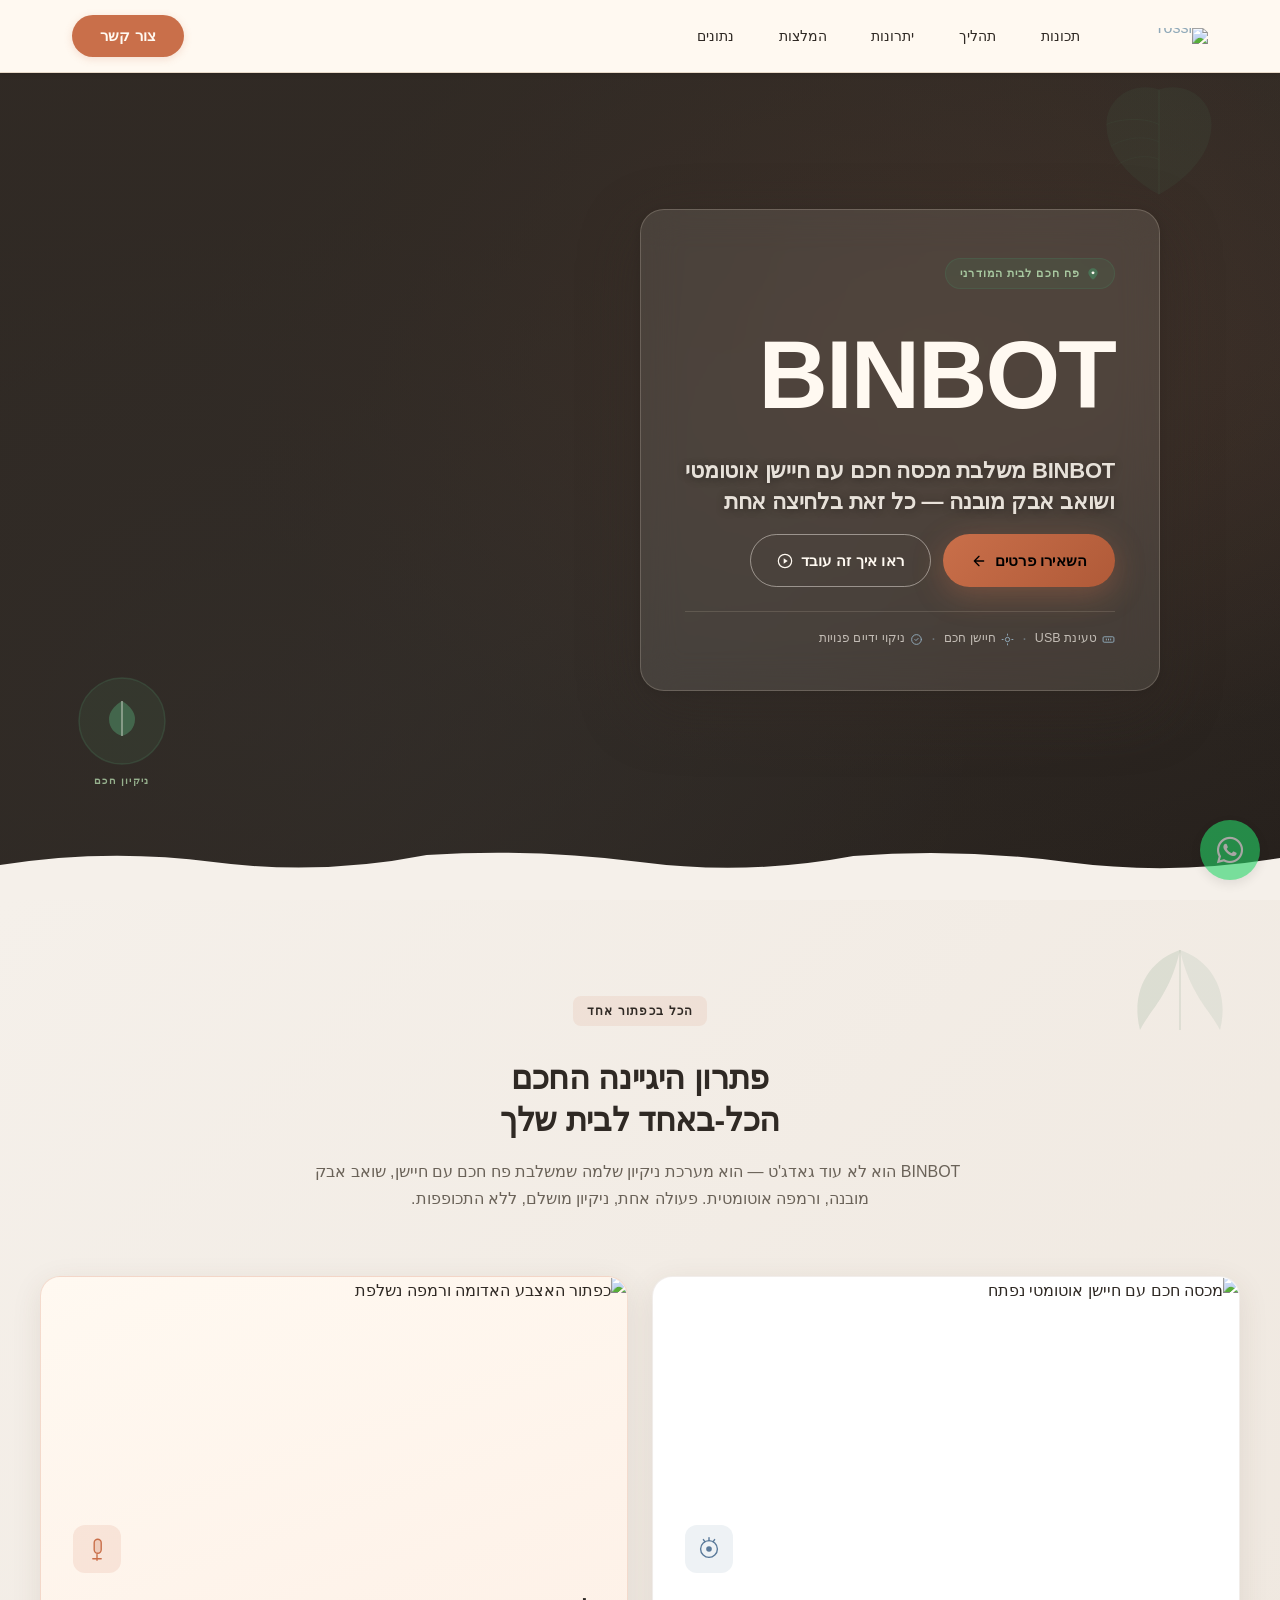
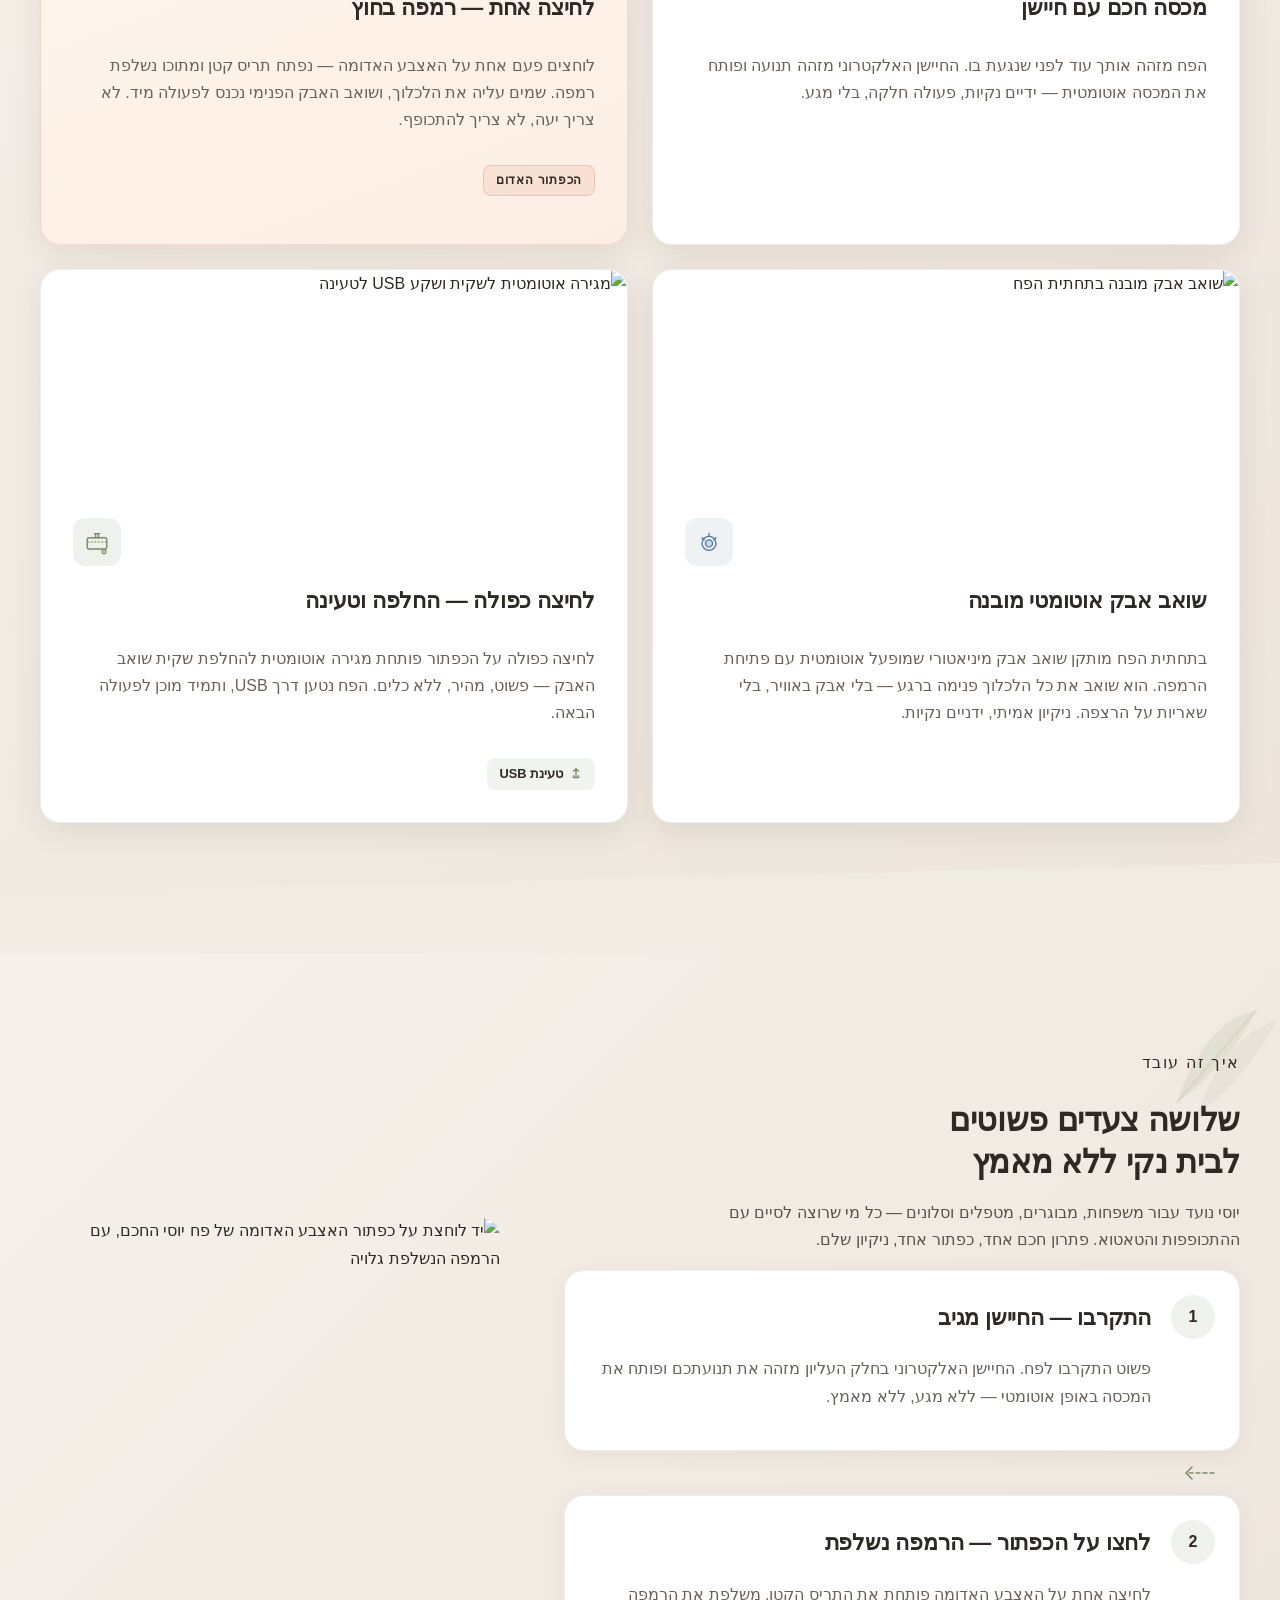
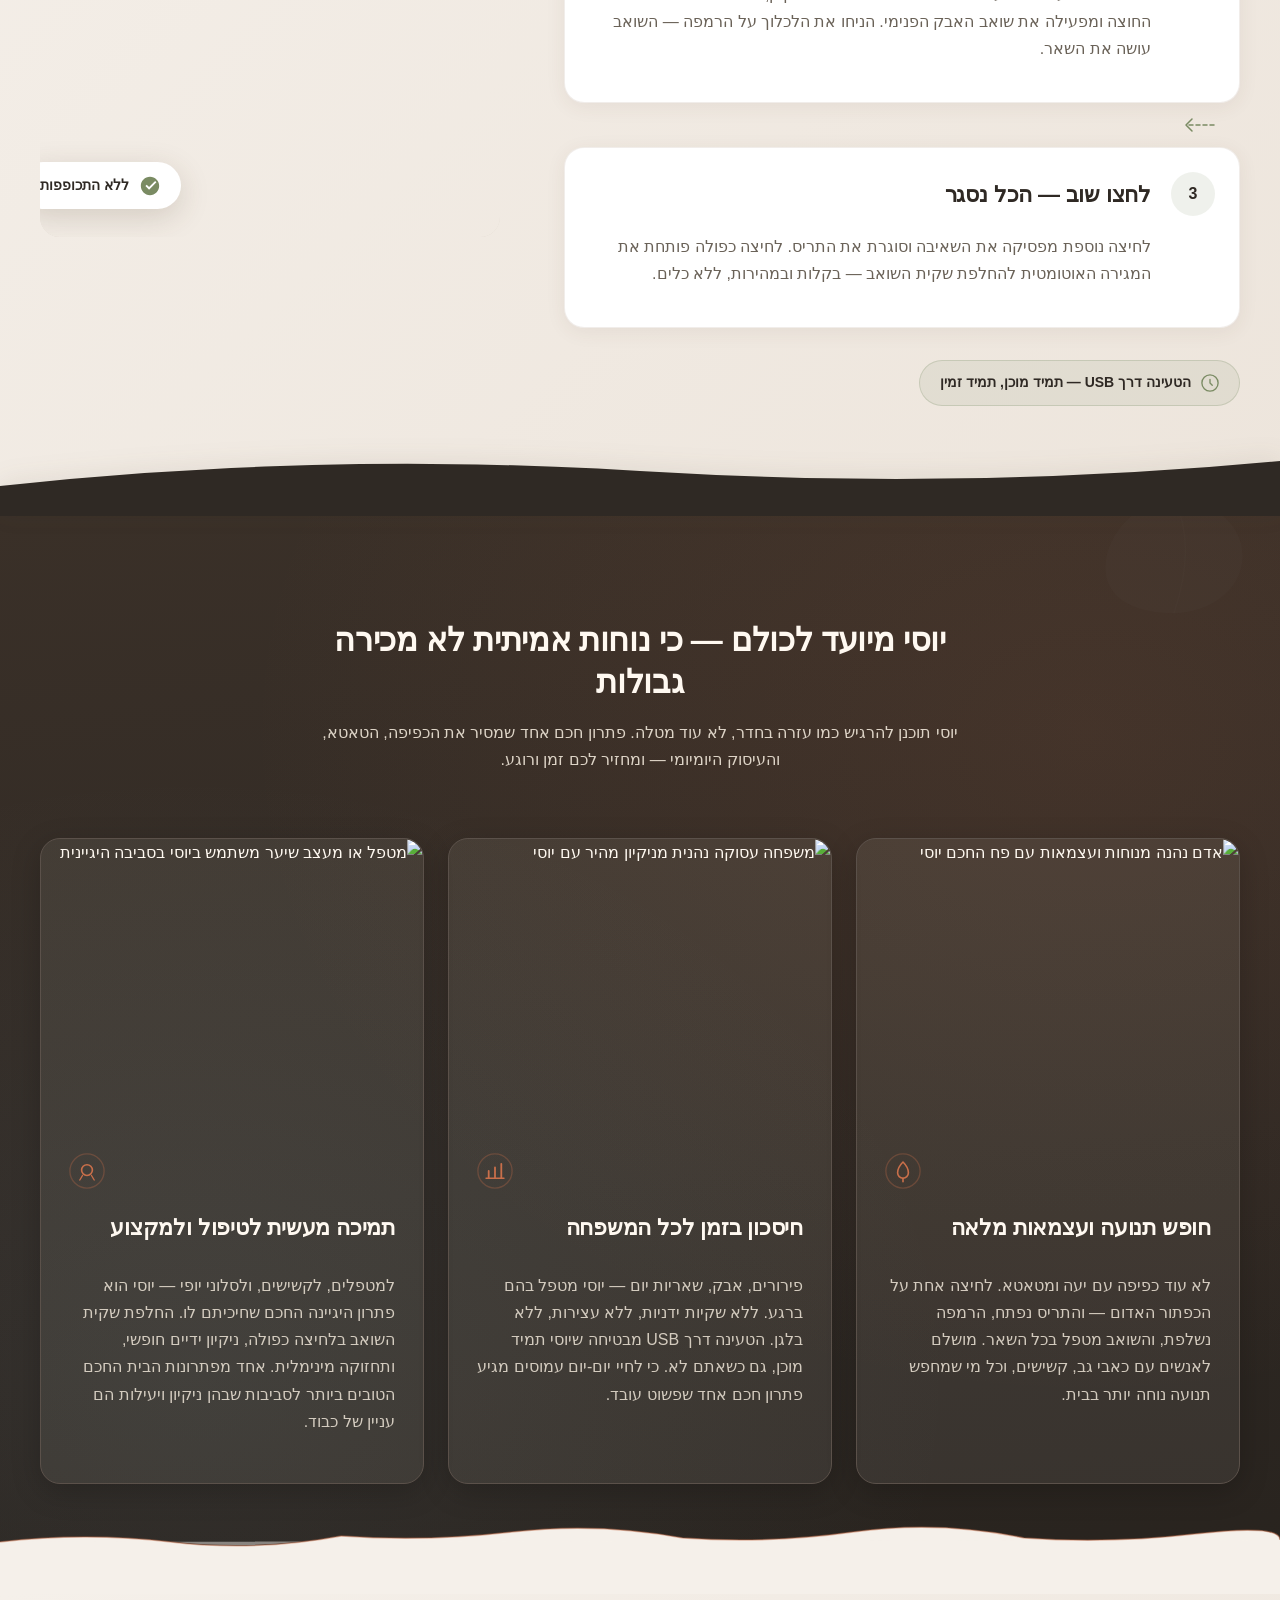
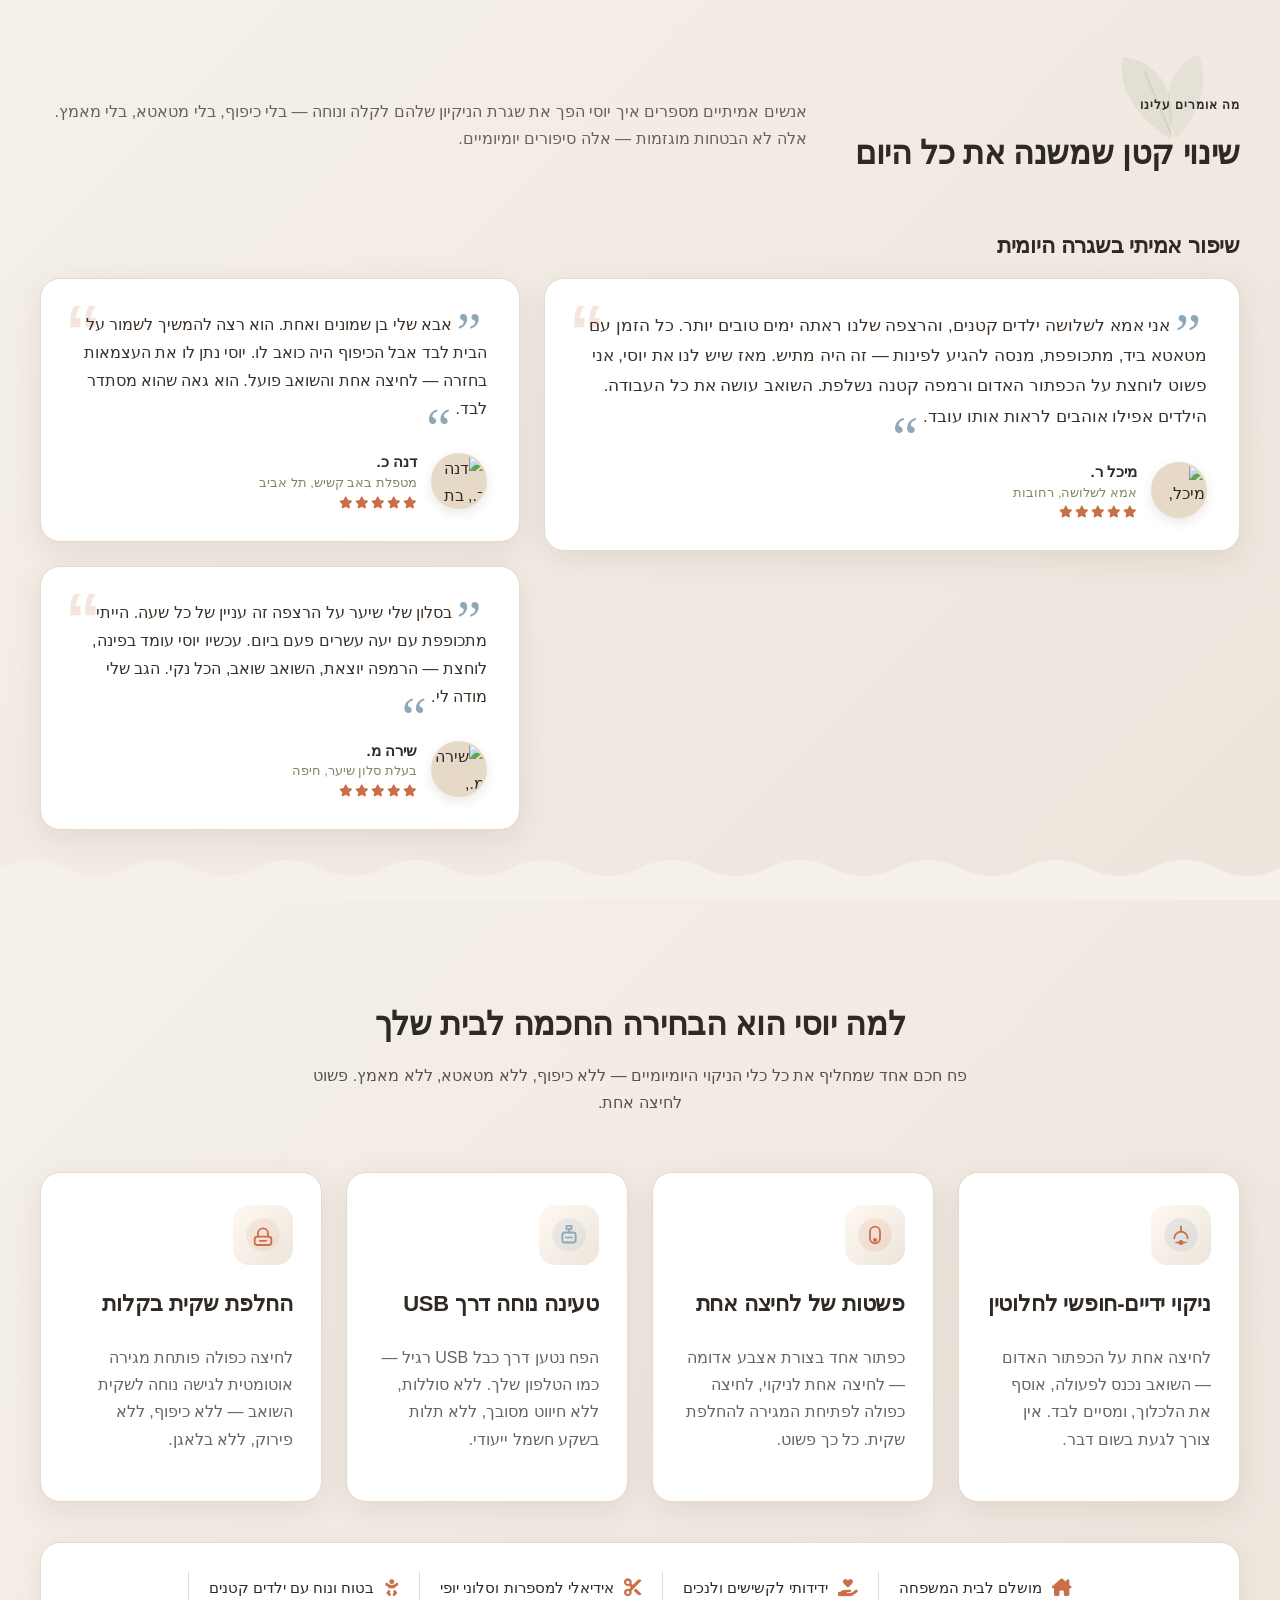
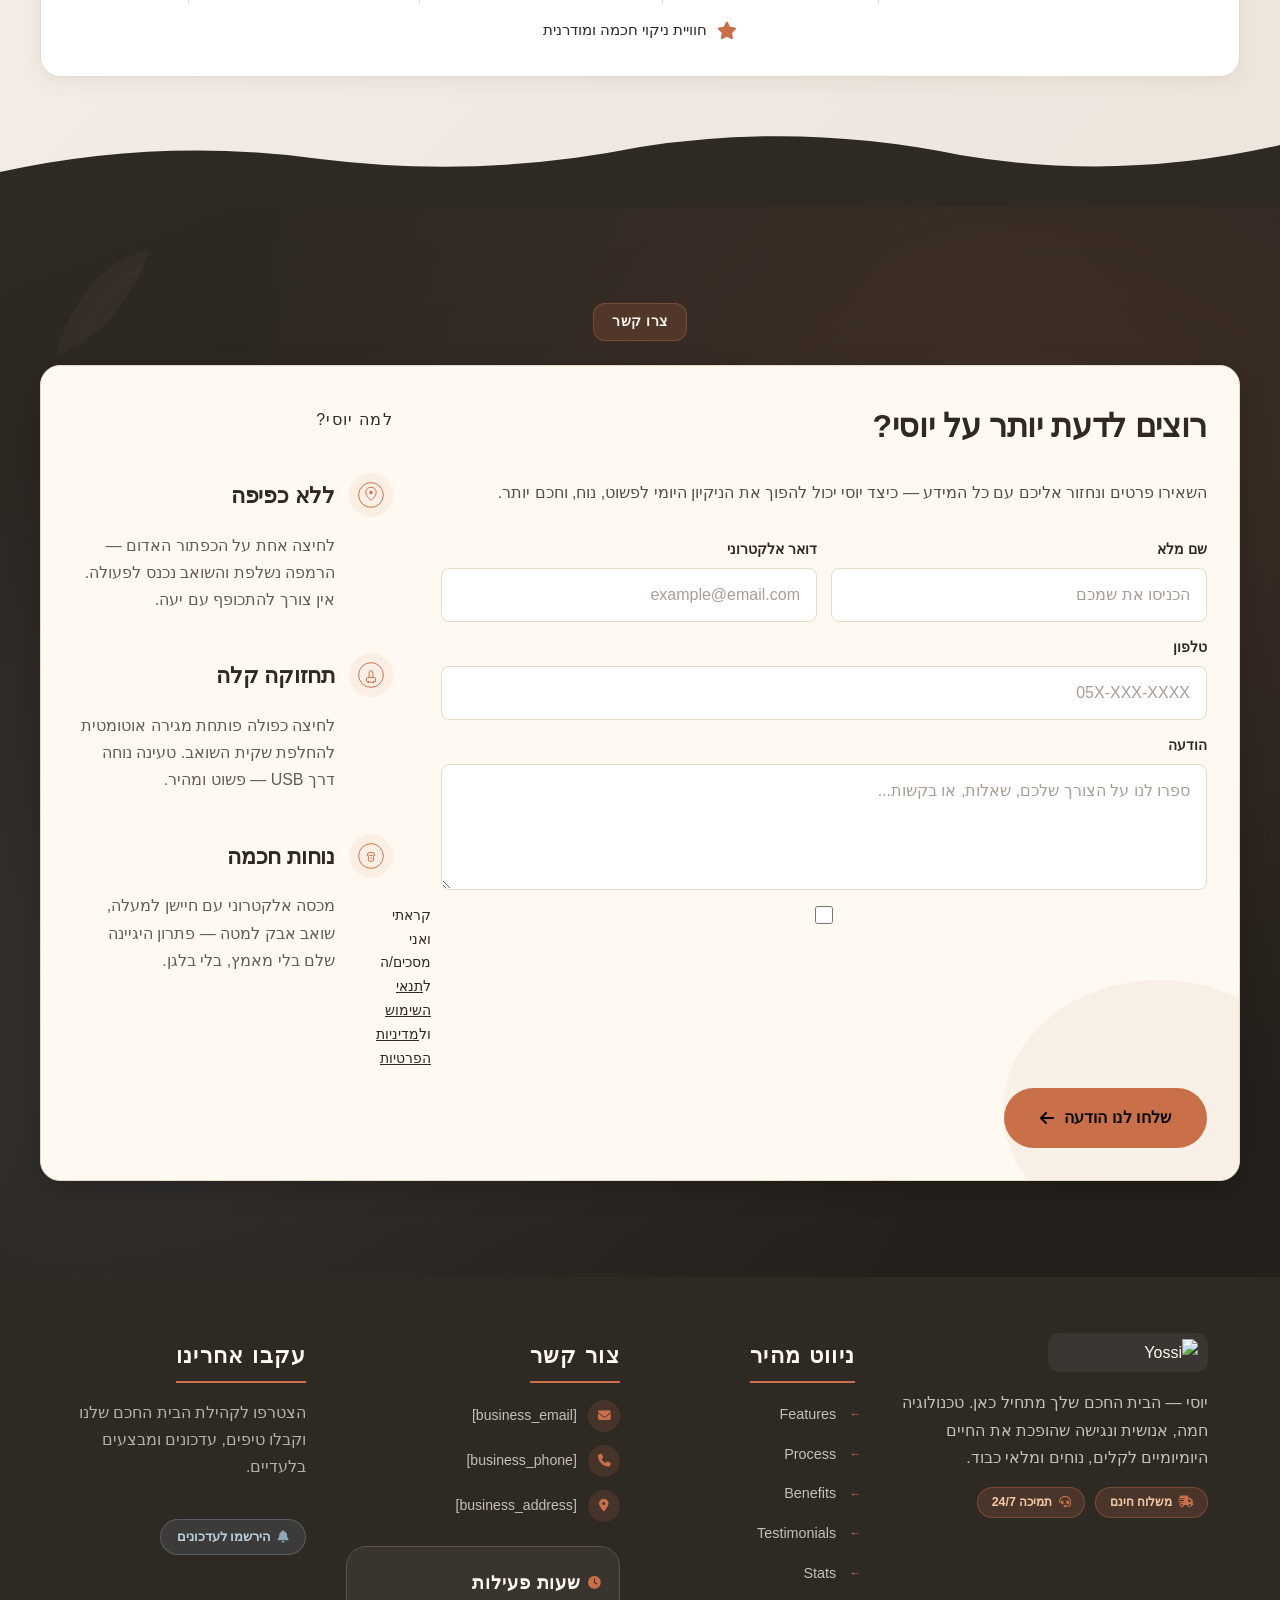
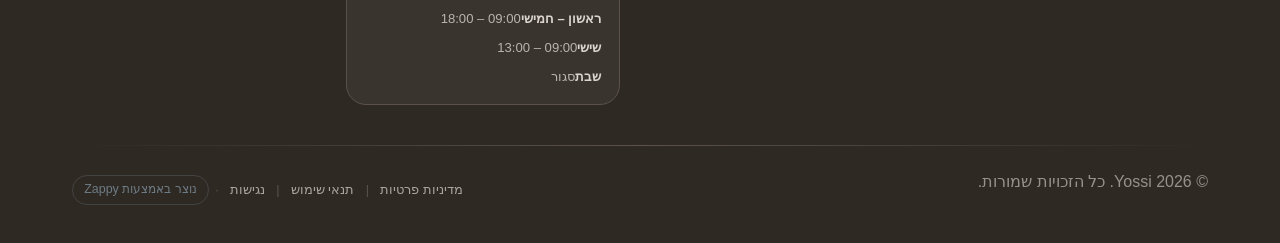
==== commit 20786cb9: "Incremental sync: 1 page(s) — update_text" ====
--- a/index.html
+++ b/index.html
@@ -929,7 +929,7 @@
     <div class="ifs-intro">
       <p><span class="ifs-eyebrow" style="color: rgb(47, 41, 36) !important;">הכל בכפתור אחד</span>
       </p><h2 class="ifs-heading">פתרון היגיינה החכם<br>הכל-באחד לבית שלך</h2>
-      <p class="ifs-subtext" style="">&nbsp;הוא לא עוד גאדג'ט — הוא מערכת ניקיון שלמה שמשלבת פח חכם עם חיישן, שואב אבק מובנה, ורמפה אוטומטית. פעולה אחת, ניקיון מושלם, ללא התכופפות.</p>
+      <p class="ifs-subtext" style="">&nbsp;BINBOT הוא לא עוד גאדג'ט — הוא מערכת ניקיון שלמה שמשלבת פח חכם עם חיישן, שואב אבק מובנה, ורמפה אוטומטית. פעולה אחת, ניקיון מושלם, ללא התכופפות.</p>
     </div>
 
     <!-- 2x2 Feature Grid -->
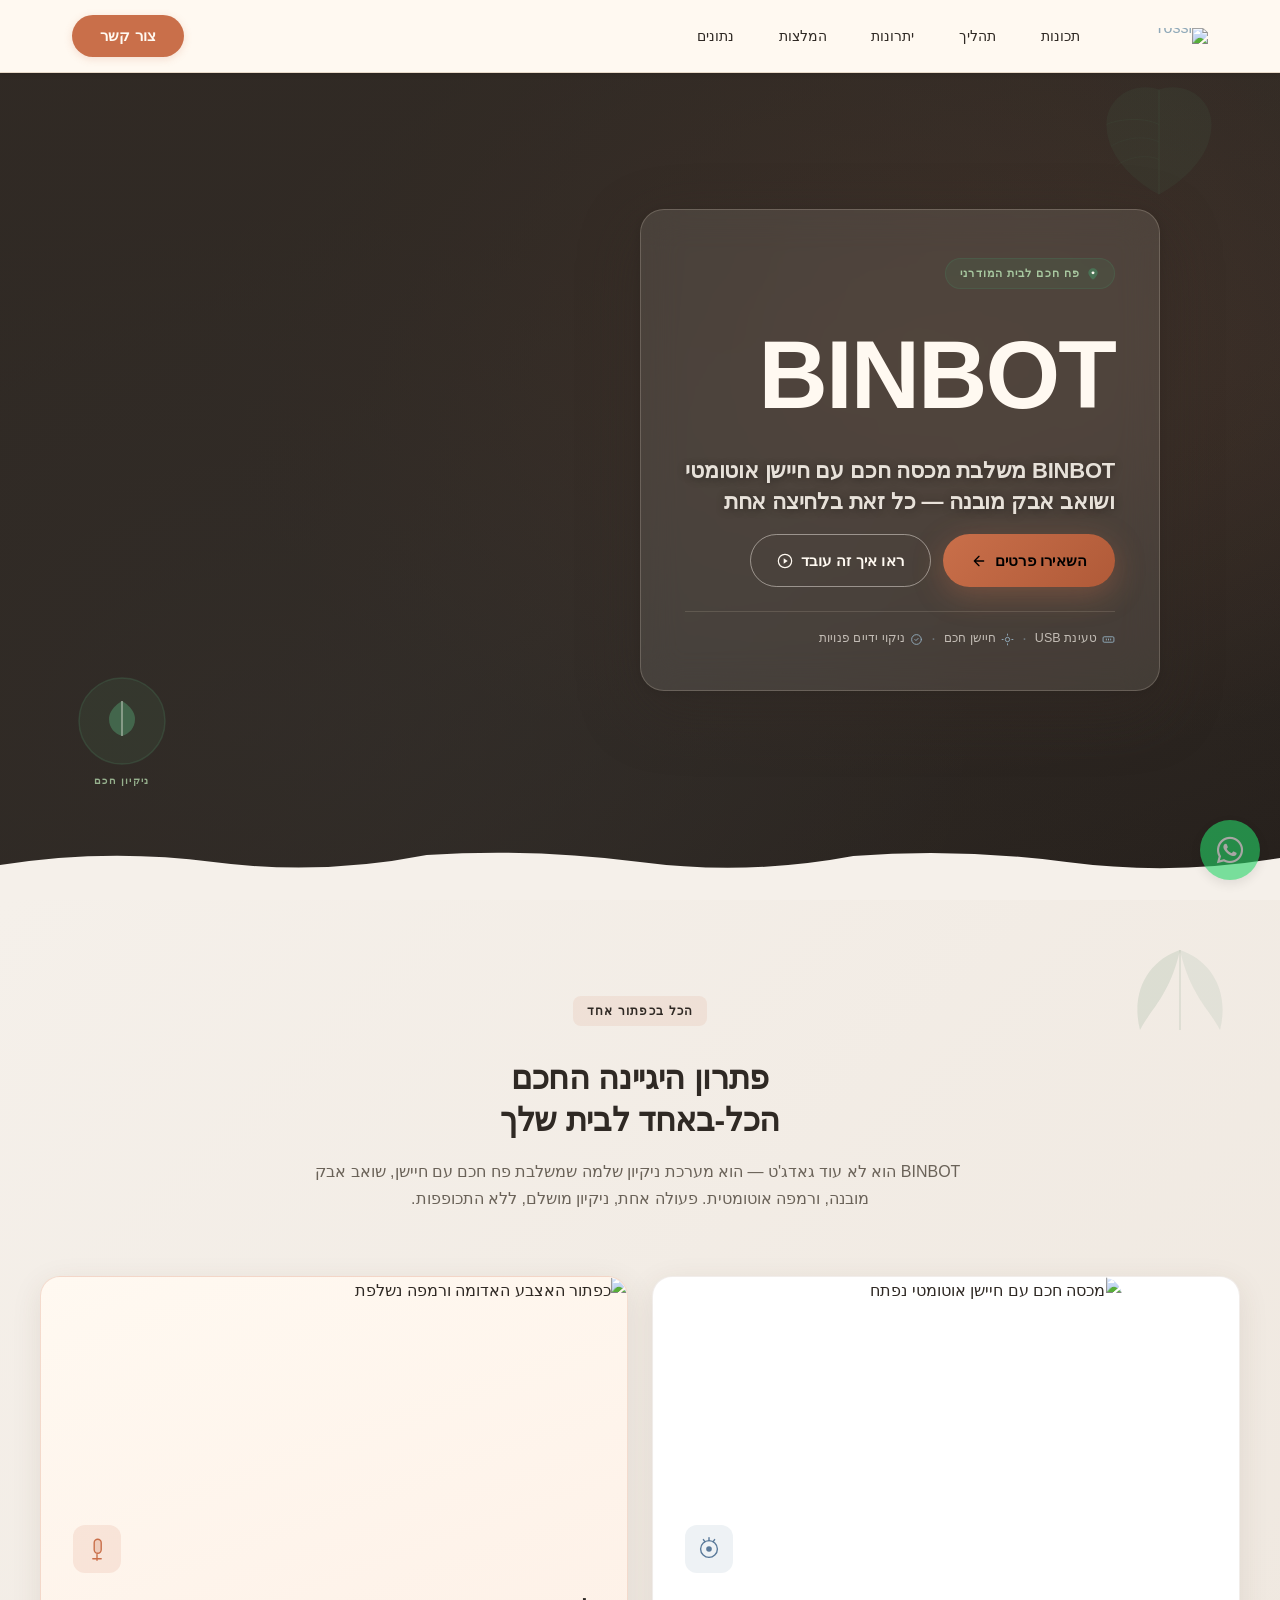
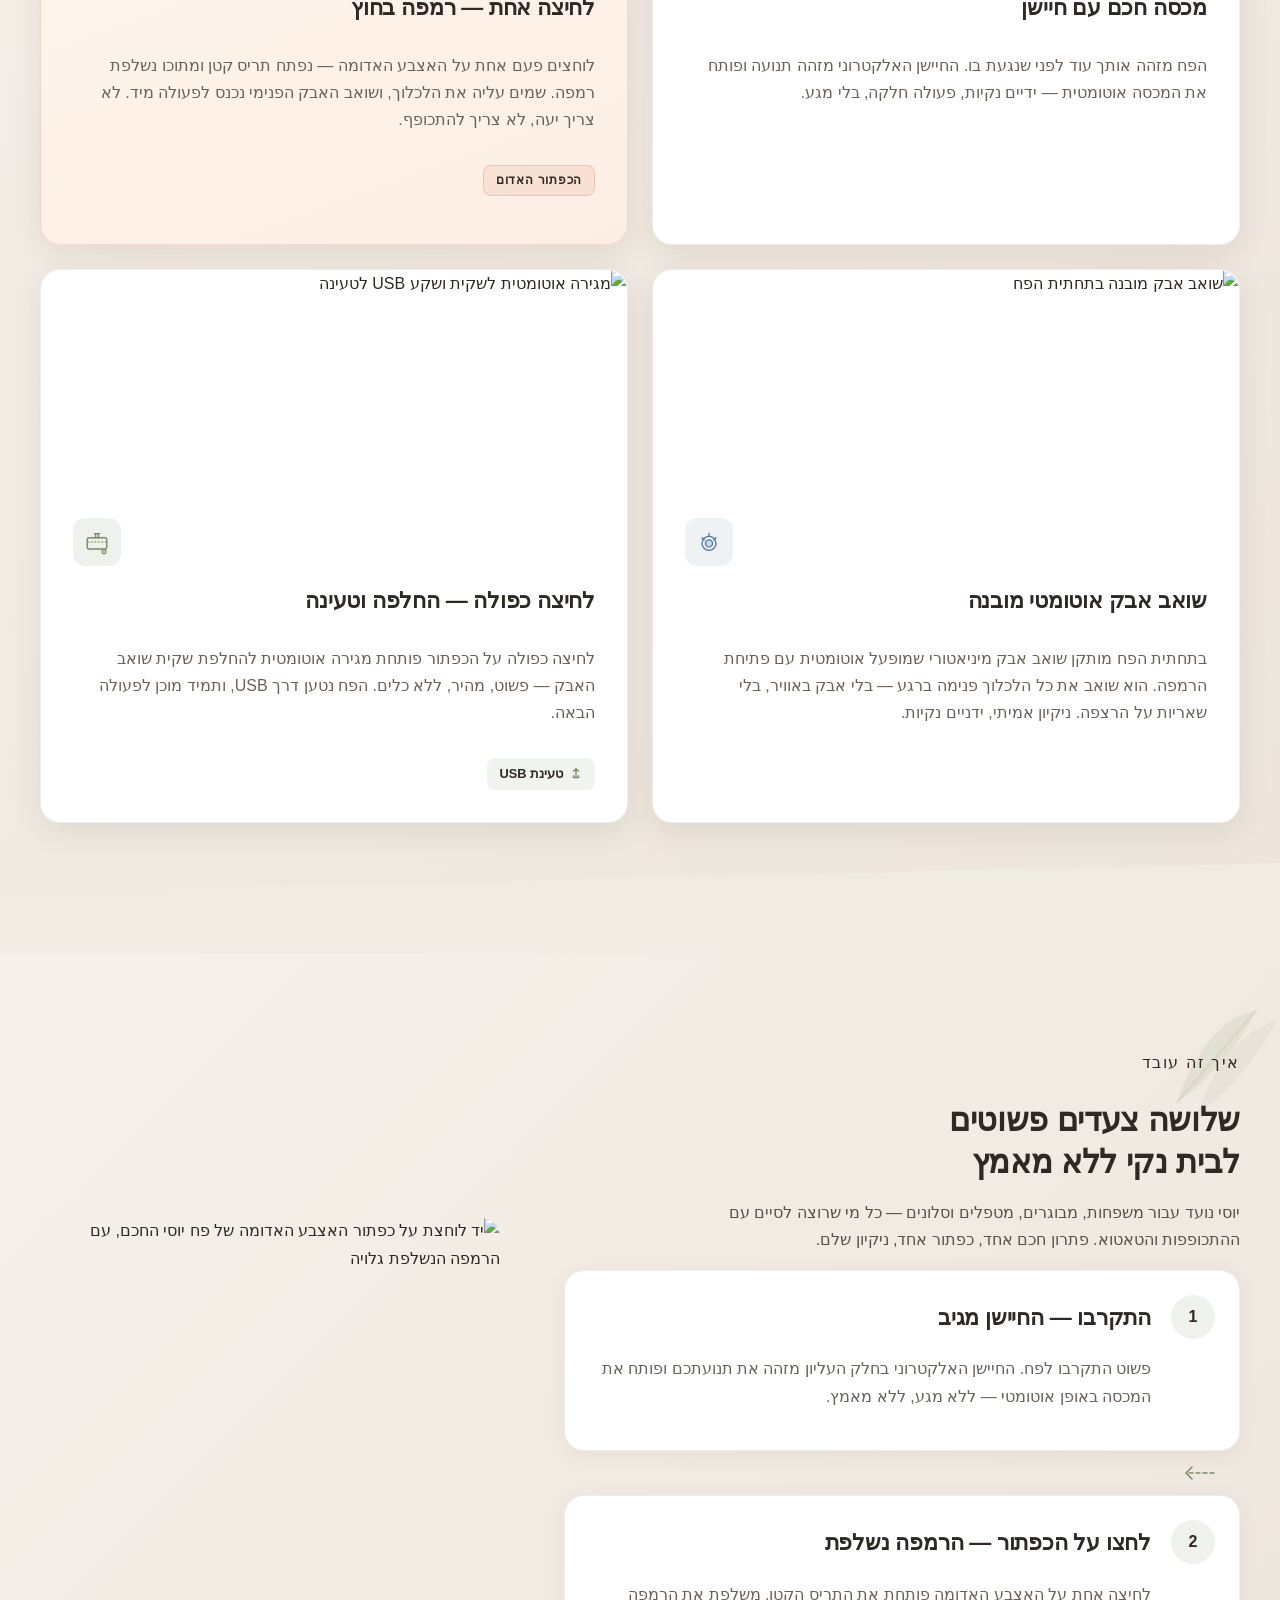
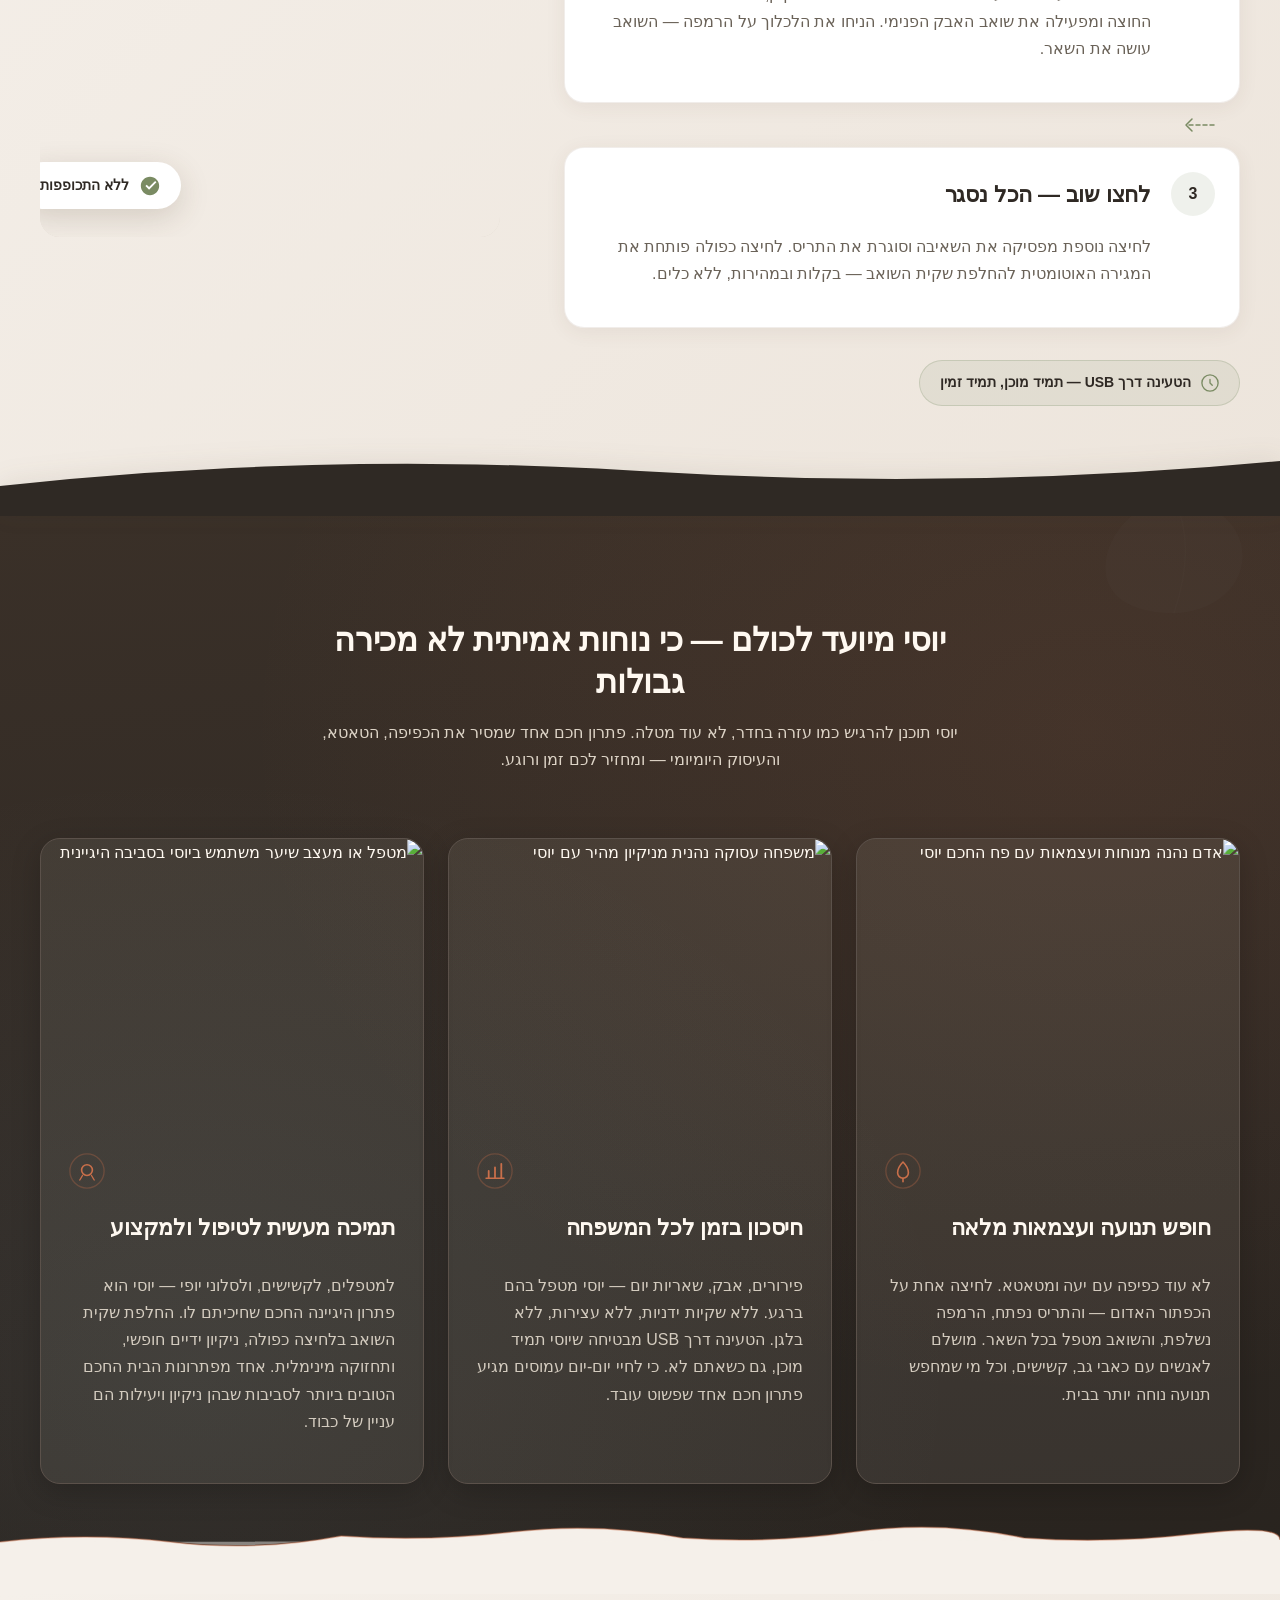
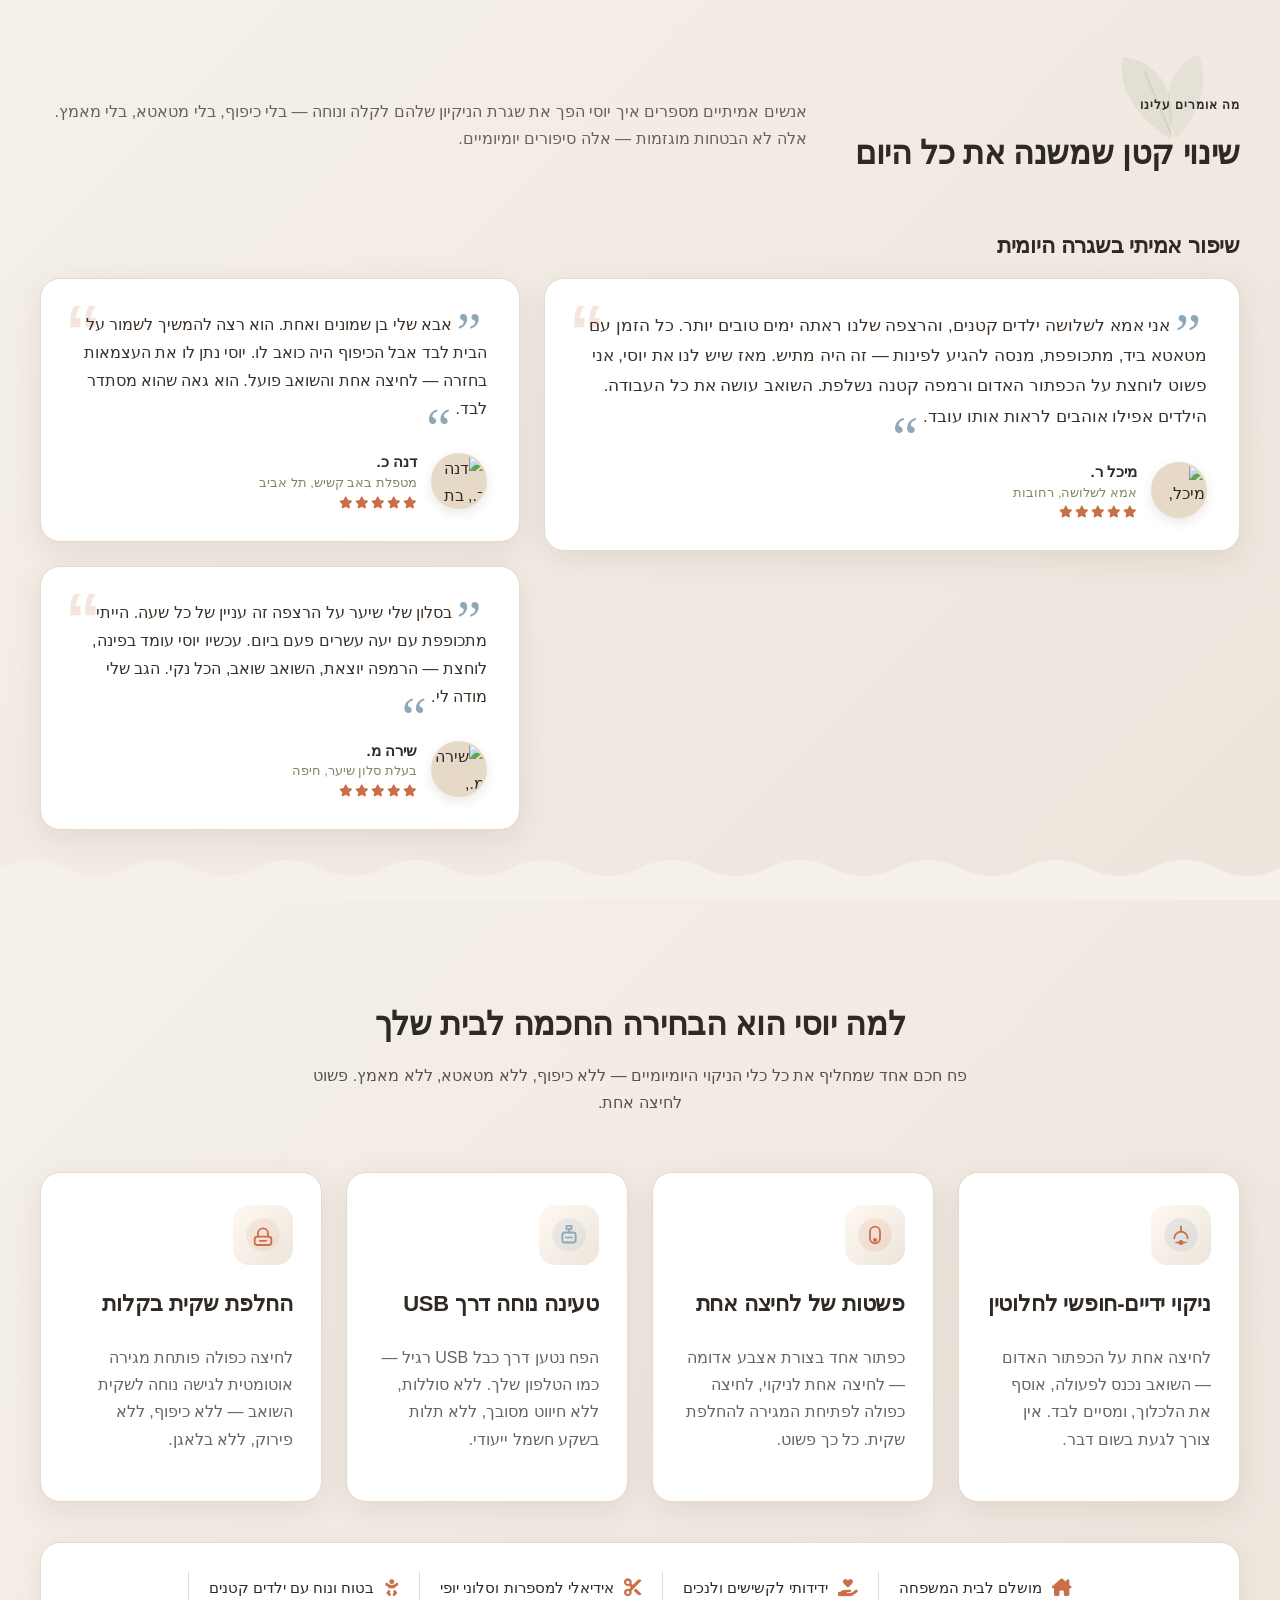
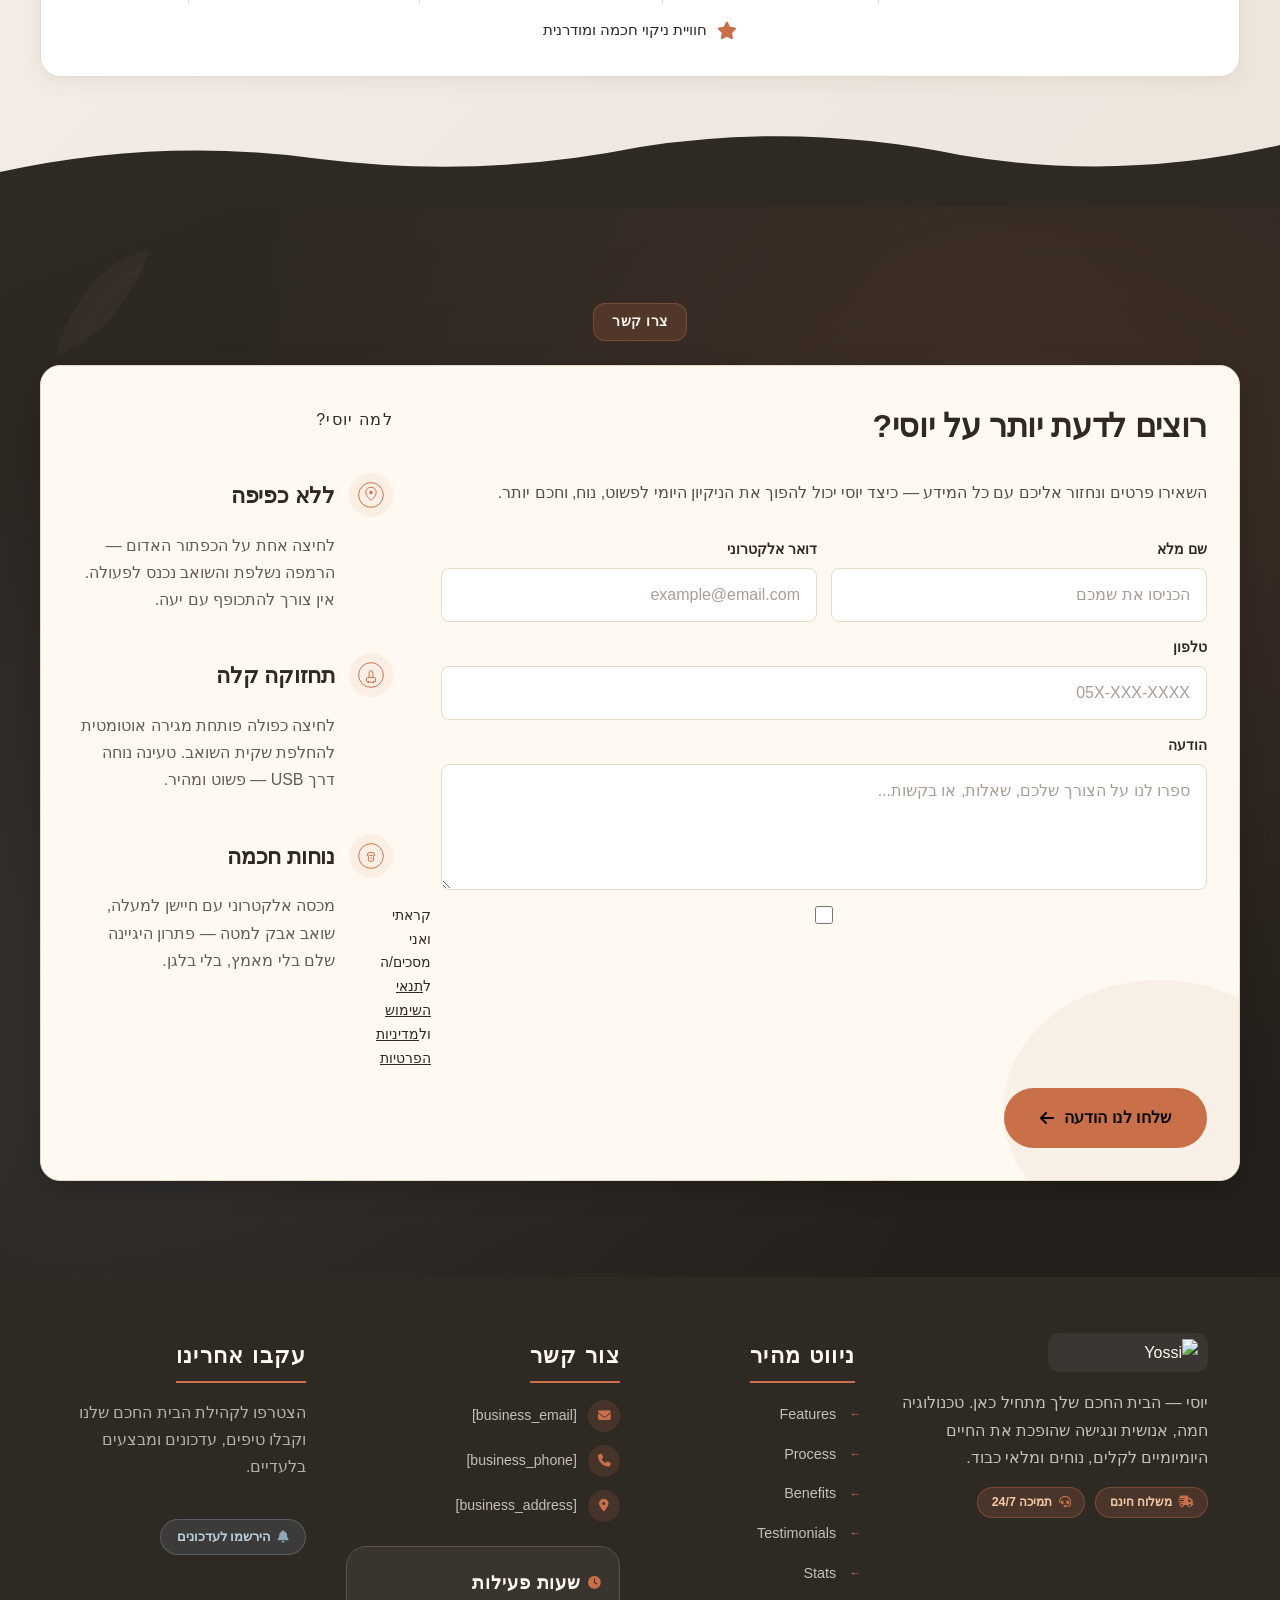
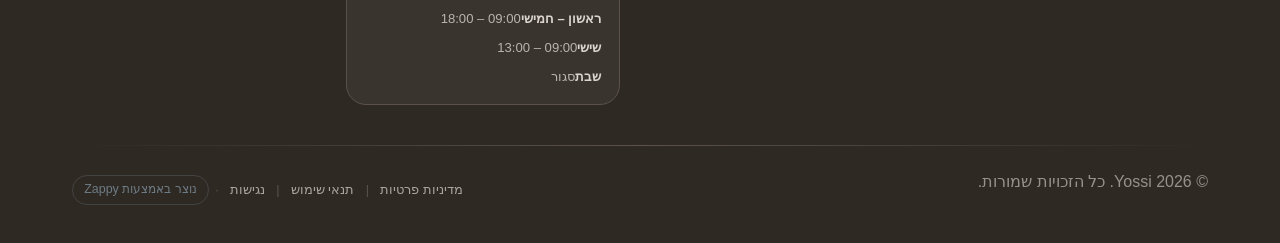
==== commit 546f9256: "Incremental sync: 1 page(s) — update_image" ====
--- a/index.html
+++ b/index.html
@@ -938,7 +938,7 @@
       <!-- Card 1: Sensor Lid -->
       <article class="ifs-card" data-grid-item-index="0">
         <figure class="ifs-card-image-wrap">
-          <img loading="lazy" decoding="async" data-placeholder="index-features-image-1" data-context="Close-up product photography of a sleek smart trash bin with an electronic sensor lid opening automatically. The lid is lifting upward, triggered by a motion sensor. The bin has a warm cream and matte finish, modern minimal design, soft studio lighting, shallow depth of field, premium smart home appliance aesthetic." width="600" height="400" src="/assets/site-index-features-image-1.webp" alt="מכסה חכם עם חיישן אוטומטי נפתח" data-element-type="image" data-element-id="img-1778981484716-mh7olwp9f" style="">
+          <div data-zappy-zoom-wrapper="true" data-element-id="img-1778981484716-mh7olwp9f" data-element-type="image" data-zappy-zoom-wrapper-width="351px" data-zappy-zoom-wrapper-height="200px" data-zappy-zoom-wrapper-width-mode="px" data-zappy-zoom-wrapper-align="center" style="position: relative !important; overflow: hidden !important; width: 351px !important; max-width: 100% !important; margin-left: auto !important; margin-right: auto !important; height: 200px !important; display: block !important; padding-bottom: 0px !important;" data-zappy-zoom-clip="true" data-zappy-wrapper-margins-applied="true" data-zappy-card-slot-fill="1"><img decoding="async" data-placeholder="index-features-image-1" data-context="Close-up product photography of a sleek smart trash bin with an electronic sensor lid opening automatically. The lid is lifting upward, triggered by a motion sensor. The bin has a warm cream and matte finish, modern minimal design, soft studio lighting, shallow depth of field, premium smart home appliance aesthetic." width="600" height="400" src="/assets/site-index-features-image-1-1778981889266-w4fqzx.webp?v=1778981891166" alt="מכסה חכם עם חיישן אוטומטי נפתח" data-element-type="image" data-element-id="img-1778981484716-mh7olwp9f" style="object-position: 50% 33% !important; display: block; object-fit: cover !important; margin: 0px !important; left: 0% !important; top: 0% !important; width: 100% !important; height: 100% !important; max-width: none !important; max-height: none !important;" data-zappy-zoom="1" data-zappy-original-width="350.933349609375" data-zappy-original-height="200.00001525878906" data-zappy-object-position="50% 33%"></div>
         </figure>
         <div class="ifs-card-body">
           <div class="ifs-card-icon ifs-icon-blue">
@@ -972,7 +972,7 @@
           </div>
           <h3 class="ifs-card-title">לחיצה אחת — רמפה בחוץ</h3>
           <p class="ifs-card-text">לוחצים פעם אחת על האצבע האדומה — נפתח תריס קטן ומתוכו נשלפת רמפה. שמים עליה את הלכלוך, ושואב האבק הפנימי נכנס לפעולה מיד. לא צריך יעה, לא צריך להתכופף.</p>
-          <p class="zappy-editable"><span class="ifs-badge" style="color: rgb(47, 41, 36) !important;">הכפתור האדום</span>
+          <p><span class="ifs-badge" style="color: rgb(47, 41, 36) !important;">הכפתור האדום</span>
         </p></div>
       </article>
 
@@ -1709,5 +1709,147 @@
       }, 500);
     })();
     </script>
+
+    <script>
+    (function(){
+      var _applied=false;
+      function _isHeroBg(w){var img=w.querySelector('img');if(img&&(img.getAttribute('data-hero-bg')==='true'||img.getAttribute('data-hero-background')==='true'))return true;var p=(w.style.position||'').replace(/\s*!important\s*/g,'').trim();var ww=(w.style.width||'').replace(/\s*!important\s*/g,'').trim();var hh=(w.style.height||'').replace(/\s*!important\s*/g,'').trim();return p==='absolute'&&ww==='100%'&&hh==='100%';}
+      function fixDesktopWrappers(){
+        // No-op: desktop wrapper restoration is handled by ZAPPY_PUBLISHED_ZOOM_WRAPPER_RUNTIME
+        // in script.js (restoreWrapperDimensions). The old inflation logic here was expanding
+        // small wrappers (e.g. 139px logo wrappers) to their parent width, conflicting with
+        // the correct stored dimensions.
+      }
+      function _parsePos(s){var x=50,y=50;try{var m=(s||'').match(/(-?d+(?:.d+)?)%s+(-?d+(?:.d+)?)%/);if(m){x=parseFloat(m[1]);y=parseFloat(m[2]);}}catch(e){}if(!isFinite(x))x=50;if(!isFinite(y))y=50;return{x:Math.max(0,Math.min(100,x)),y:Math.max(0,Math.min(100,y))};}
+      function _coverPct(iA,cA){if(!isFinite(iA)||iA<=0||!isFinite(cA)||cA<=0)return{w:100,h:100};if(iA>=cA)return{w:(iA/cA)*100,h:100};return{w:100,h:(cA/iA)*100};}
+      function applyMobile(){
+        if(_applied)return;_applied=true;
+        document.querySelectorAll('[data-zappy-zoom-wrapper="true"]').forEach(function(w){
+          if(_isHeroBg(w))return;
+          var cw=w.style.getPropertyValue('width');
+          var _sW=parseFloat(w.getAttribute('data-zappy-zoom-wrapper-width'))||0;
+          var _sH=parseFloat(w.getAttribute('data-zappy-zoom-wrapper-height'))||0;
+          if(!cw&&!(_sW>0&&_sH>0))return;
+          if(!w._zappyDesktop)w._zappyDesktop={wStyle:w.getAttribute('style')};
+          var img=w.querySelector('img');
+          if(!img)return;
+          if(!img._zappyDesktop)img._zappyDesktop={src:img.getAttribute('src'),style:img.getAttribute('style')};
+          var mobileZoomStr=img.getAttribute('data-zappy-mobile-zoom');
+          var mobileZoom=parseFloat(mobileZoomStr);
+          var mobileSrc=img.getAttribute('data-zappy-mobile-src');
+          var mobilePos=img.getAttribute('data-zappy-mobile-object-position');
+          var parentOvf=w.parentElement?((w.parentElement.style.overflow||'')+(window.getComputedStyle(w.parentElement).overflow||'')).trim():'';
+          var inConstrainedParent=parentOvf.indexOf('hidden')!==-1||parentOvf.indexOf('clip')!==-1;
+          if(inConstrainedParent){
+            w.style.setProperty('max-width','100%','important');
+          }else{
+            w.style.setProperty('width','100%','important');
+            w.style.setProperty('max-width','100%','important');
+          }
+          if(mobileSrc)img.src=mobileSrc;
+          function _applyZoomCrop(_img,_w,_ePos,_eZoom){
+            var rect=_w.getBoundingClientRect();
+            if(!rect||!rect.width||!rect.height)return;
+            var nW=_img.naturalWidth||0,nH=_img.naturalHeight||0;
+            if(!(nW>0&&nH>0))return;
+            var iA=nW/nH,cA=rect.width/rect.height;
+            var cv=_coverPct(iA,cA);
+            var wP=100,hP=100;
+            if(_eZoom>=1){wP=cv.w*_eZoom;hP=cv.h*_eZoom;}
+            else{var t2=(_eZoom-0.5)/0.5;if(!isFinite(t2))t2=0;t2=Math.max(0,Math.min(1,t2));wP=100+t2*(cv.w-100);hP=100+t2*(cv.h-100);}
+            var p2=_parsePos(_ePos);
+            var lP=(100-wP)*(p2.x/100);
+            var tP=(100-hP)*(p2.y/100);
+            _img.style.setProperty('position','absolute','important');
+            _img.style.setProperty('left',lP+'%','important');
+            _img.style.setProperty('top',tP+'%','important');
+            _img.style.setProperty('width',wP+'%','important');
+            _img.style.setProperty('height',hP+'%','important');
+            _img.style.setProperty('max-width','none','important');
+            _img.style.setProperty('max-height','none','important');
+            _img.style.setProperty('display','block','important');
+            _img.style.setProperty('object-fit',_eZoom<1?'fill':'cover','important');
+            _img.style.setProperty('transform','none','important');
+            _img.style.setProperty('margin','0','important');
+          }
+          if(_sW>0&&_sH>0){
+            var effZoom=(isFinite(mobileZoom)&&mobileZoom>0)?mobileZoom:(parseFloat(img.getAttribute('data-zappy-zoom'))||1);
+            var effPos=mobilePos||img.getAttribute('data-zappy-object-position')||img.style.objectPosition||'50% 50%';
+            w.style.setProperty('overflow','hidden','important');
+            w.style.setProperty('position','relative','important');
+            w.style.setProperty('width','100%','important');
+            w.style.setProperty('max-width','100%','important');
+            if(_sW>0&&_sH>0){w.style.setProperty('padding-bottom','0','important');w.style.setProperty('aspect-ratio',_sW+'/'+_sH,'important');w.style.setProperty('height','auto','important');}
+            _applyZoomCrop(img,w,effPos,effZoom);
+            if(!(img.complete&&img.naturalWidth>0)){
+              (function(_i,_w2,_p,_z){_i.addEventListener('load',function _ol(){_i.removeEventListener('load',_ol);try{_applyZoomCrop(_i,_w2,_p,_z);}catch(e){}});
+              })(img,w,effPos,effZoom);
+            }
+          }else{
+            if(!inConstrainedParent)w.style.setProperty('height','auto','important');
+            img.style.setProperty('position','relative','important');
+            img.style.setProperty('width','100%','important');
+            img.style.setProperty('height','auto','important');
+            img.style.setProperty('max-width','100%','important');
+            img.style.setProperty('max-height',inConstrainedParent?'none':'400px','important');
+            img.style.setProperty('object-fit','cover','important');
+            img.style.setProperty('left','0','important');
+            img.style.setProperty('top','0','important');
+            img.style.setProperty('transform','none','important');
+          }
+        });
+        document.querySelectorAll('img[data-zappy-mobile-src],img[data-zappy-mobile-object-position],img[data-zappy-mobile-zoom]').forEach(function(img){
+          var zw=img.closest('[data-zappy-zoom-wrapper="true"]');
+          if(zw&&!_isHeroBg(zw))return;
+          if(!img._zappyDesktop)img._zappyDesktop={src:img.getAttribute('src'),style:img.getAttribute('style')};
+          var mobileSrc=img.getAttribute('data-zappy-mobile-src');
+          var mobilePos=img.getAttribute('data-zappy-mobile-object-position');
+          var mobileZoom=parseFloat(img.getAttribute('data-zappy-mobile-zoom'));
+          if(mobileSrc)img.src=mobileSrc;
+          if(mobilePos)img.style.setProperty('object-position',mobilePos,'important');
+          if(mobileZoom>1){
+            img.style.setProperty('transform','scale('+mobileZoom+')','important');
+            img.style.setProperty('transform-origin',mobilePos||'50% 50%','important');
+            var p=img.parentElement;
+            if(p)p.style.setProperty('overflow','hidden','important');
+          }
+        });
+      }
+      function revertDesktop(){
+        if(!_applied)return;_applied=false;
+        document.querySelectorAll('[data-zappy-zoom-wrapper="true"]').forEach(function(w){
+          if(w._zappyDesktop&&w._zappyDesktop.wStyle!=null){w.setAttribute('style',w._zappyDesktop.wStyle);}
+          var img=w.querySelector('img');
+          if(img&&img._zappyDesktop){
+            if(img._zappyDesktop.src!=null)img.setAttribute('src',img._zappyDesktop.src);
+            if(img._zappyDesktop.style!=null)img.setAttribute('style',img._zappyDesktop.style);
+            else img.removeAttribute('style');
+          }
+        });
+        document.querySelectorAll('img[data-zappy-mobile-src],img[data-zappy-mobile-object-position],img[data-zappy-mobile-zoom]').forEach(function(img){
+          var zw=img.closest('[data-zappy-zoom-wrapper="true"]');
+          if(zw&&!_isHeroBg(zw))return;
+          if(img._zappyDesktop){
+            if(img._zappyDesktop.src!=null)img.setAttribute('src',img._zappyDesktop.src);
+            if(img._zappyDesktop.style!=null)img.setAttribute('style',img._zappyDesktop.style);
+            else img.removeAttribute('style');
+          }
+        });
+        _fixHeroBgWrappers();
+        fixDesktopWrappers();
+      }
+      function _fixHeroBgWrappers(){var isMob=window.innerWidth<=768;document.querySelectorAll('[data-zappy-zoom-wrapper="true"]').forEach(function(w){if(!_isHeroBg(w))return;w.style.setProperty('position','absolute','important');w.style.setProperty('top','0','important');w.style.setProperty('left','0','important');w.style.setProperty('width','100%','important');w.style.setProperty('height','100%','important');w.style.setProperty('max-width','none','important');w.style.setProperty('overflow','hidden','important');w.setAttribute('data-zappy-zoom-wrapper-width-mode','full');var img=w.querySelector('img');if(img){img.style.setProperty('width','100%','important');img.style.setProperty('height','100%','important');img.style.setProperty('object-fit','cover','important');img.style.setProperty('position','relative','important');img.style.setProperty('top','0','important');img.style.setProperty('left','0','important');img.style.setProperty('max-width','none','important');img.style.setProperty('max-height','none','important');img.style.setProperty('display','block','important');if(isMob){var mSrc=img.getAttribute('data-zappy-mobile-src');var mPos=img.getAttribute('data-zappy-mobile-object-position');var mZoom=parseFloat(img.getAttribute('data-zappy-mobile-zoom'));if(mSrc){if(!img._zappyDesktop)img._zappyDesktop={src:img.getAttribute('src'),style:img.getAttribute('style')};img.src=mSrc;}if(mPos)img.style.setProperty('object-position',mPos,'important');if(mZoom>1){img.style.setProperty('transform','scale('+mZoom+')','important');img.style.setProperty('transform-origin',mPos||'50% 50%','important');}}}});}
+      function init(){
+        _fixHeroBgWrappers();
+        var mq=window.matchMedia('(max-width:768px)');
+        function onChange(e){if(e.matches)applyMobile();else revertDesktop();}
+        if(mq.matches)applyMobile();
+        else fixDesktopWrappers();
+        try{mq.addEventListener('change',onChange);}catch(e){mq.addListener(onChange);}
+      }
+      if(document.readyState==='loading')document.addEventListener('DOMContentLoaded',init);
+      else setTimeout(init,50);
+    })();
+    </script>
 </body>
 </html>
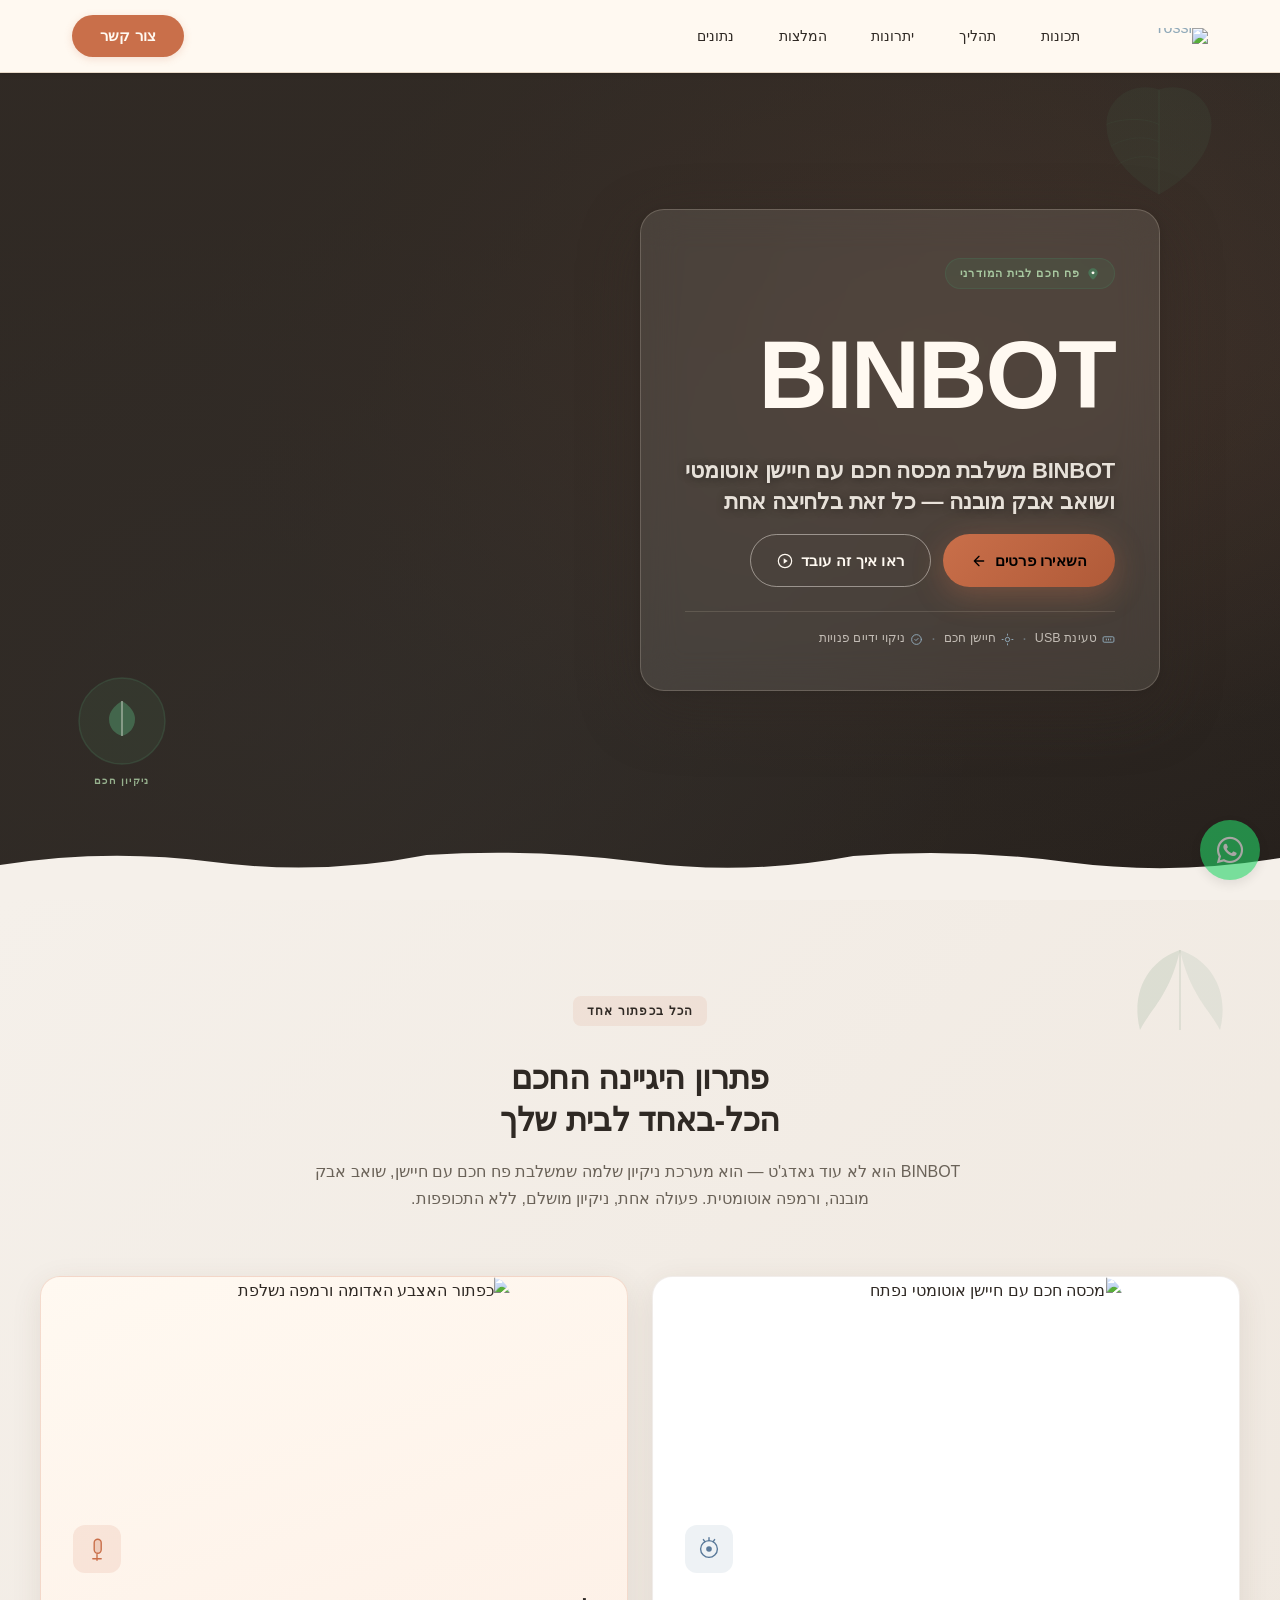
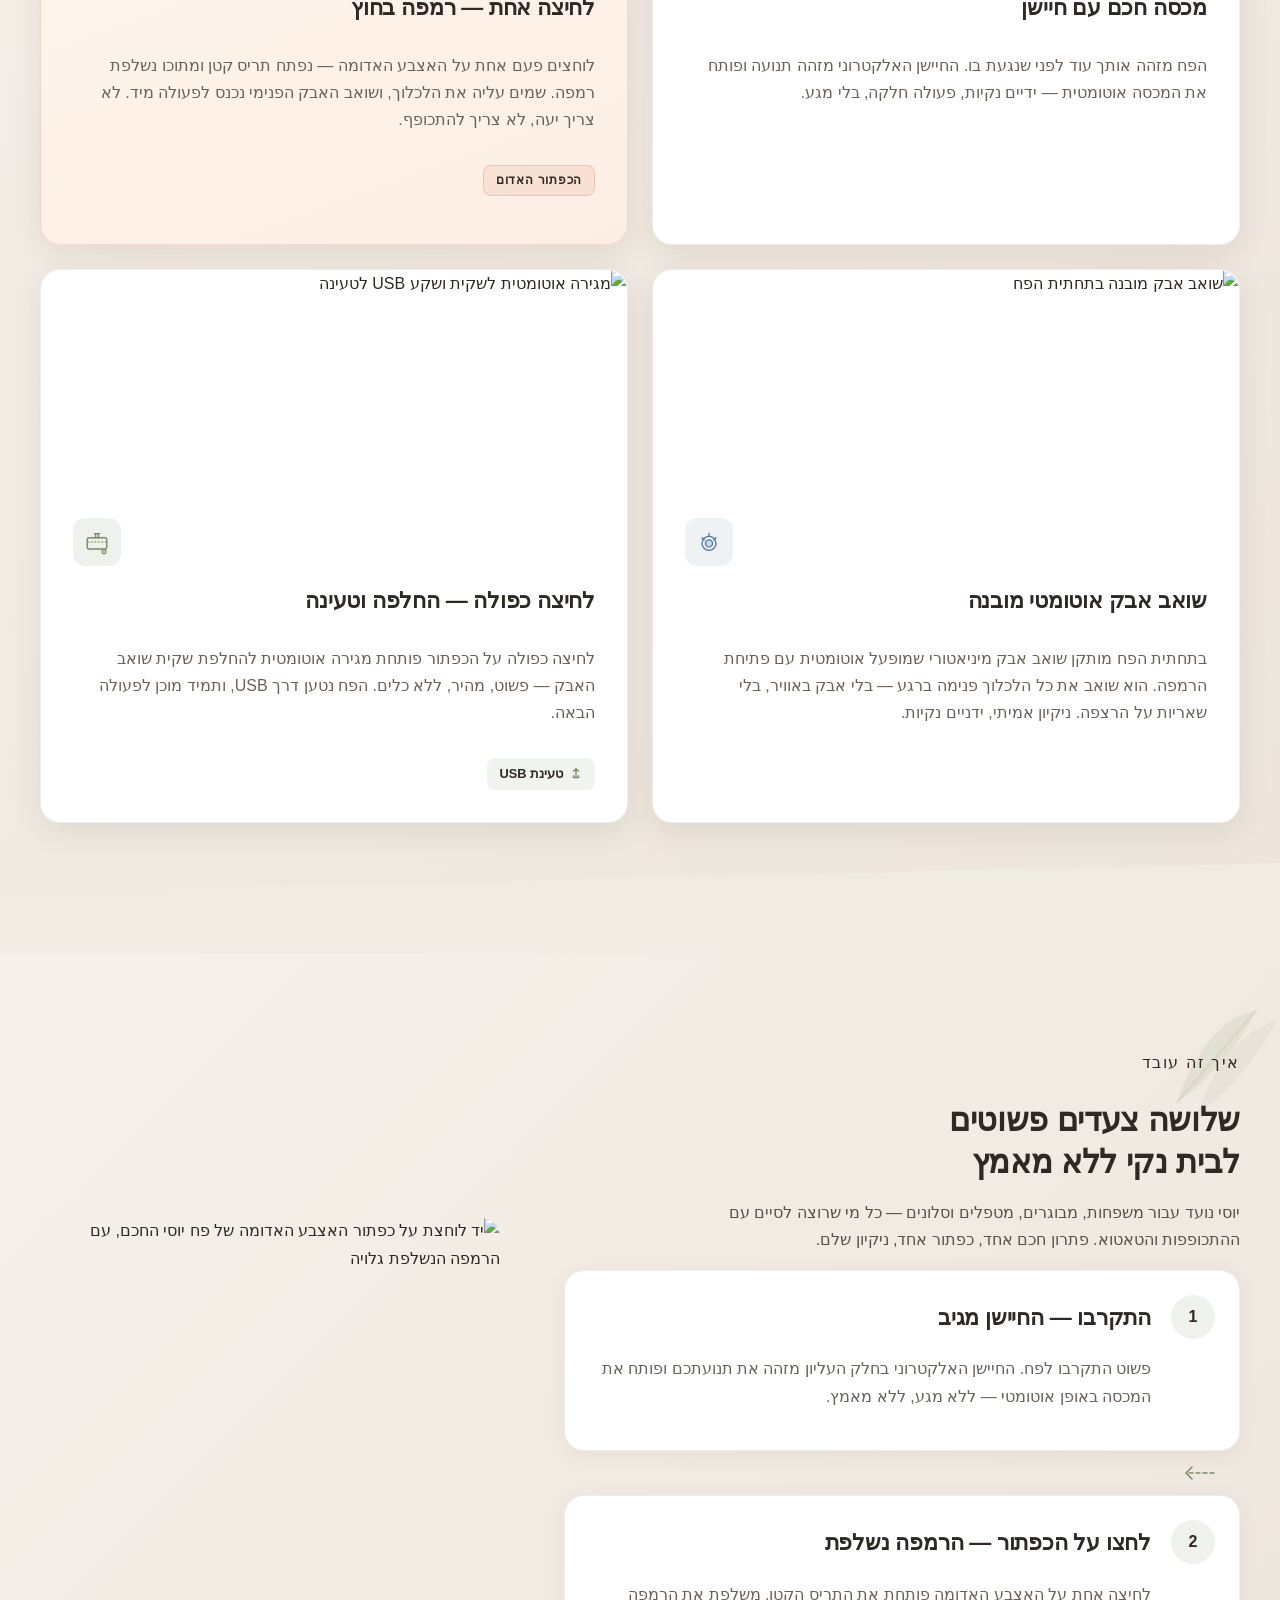
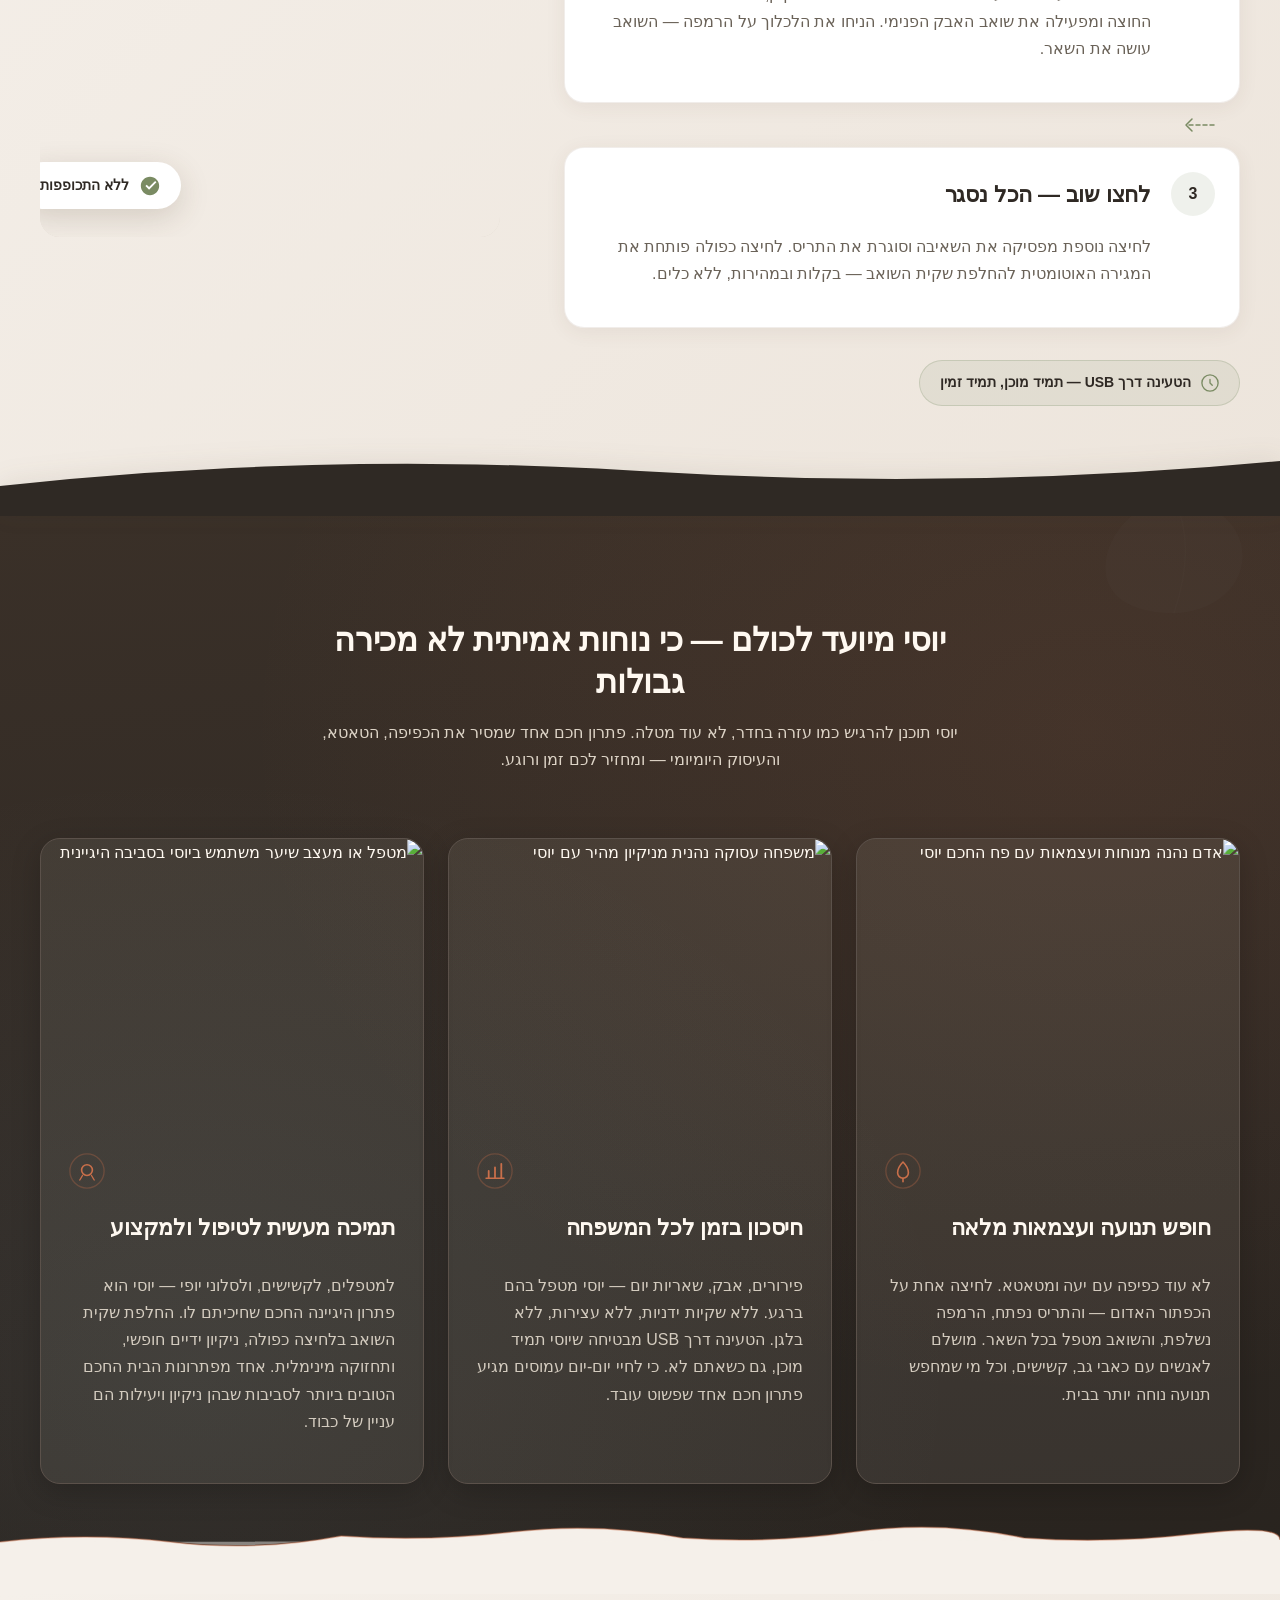
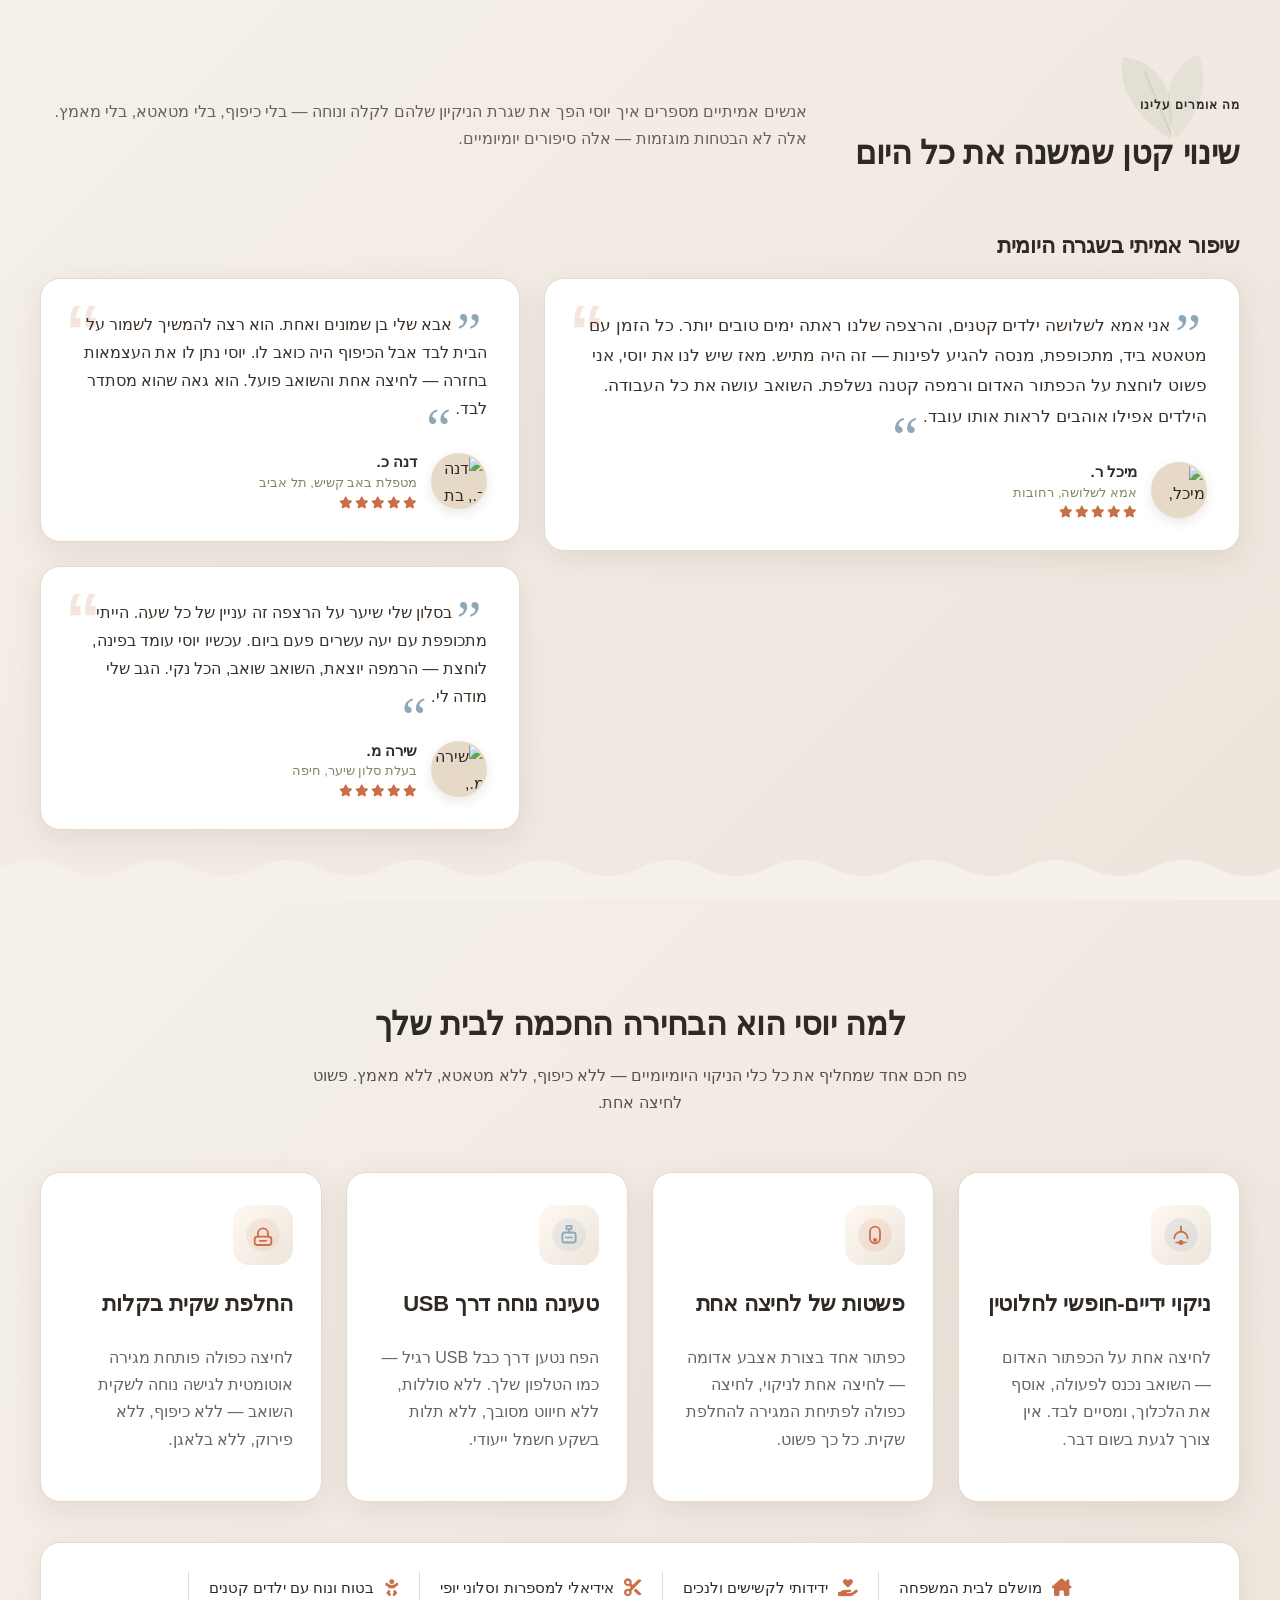
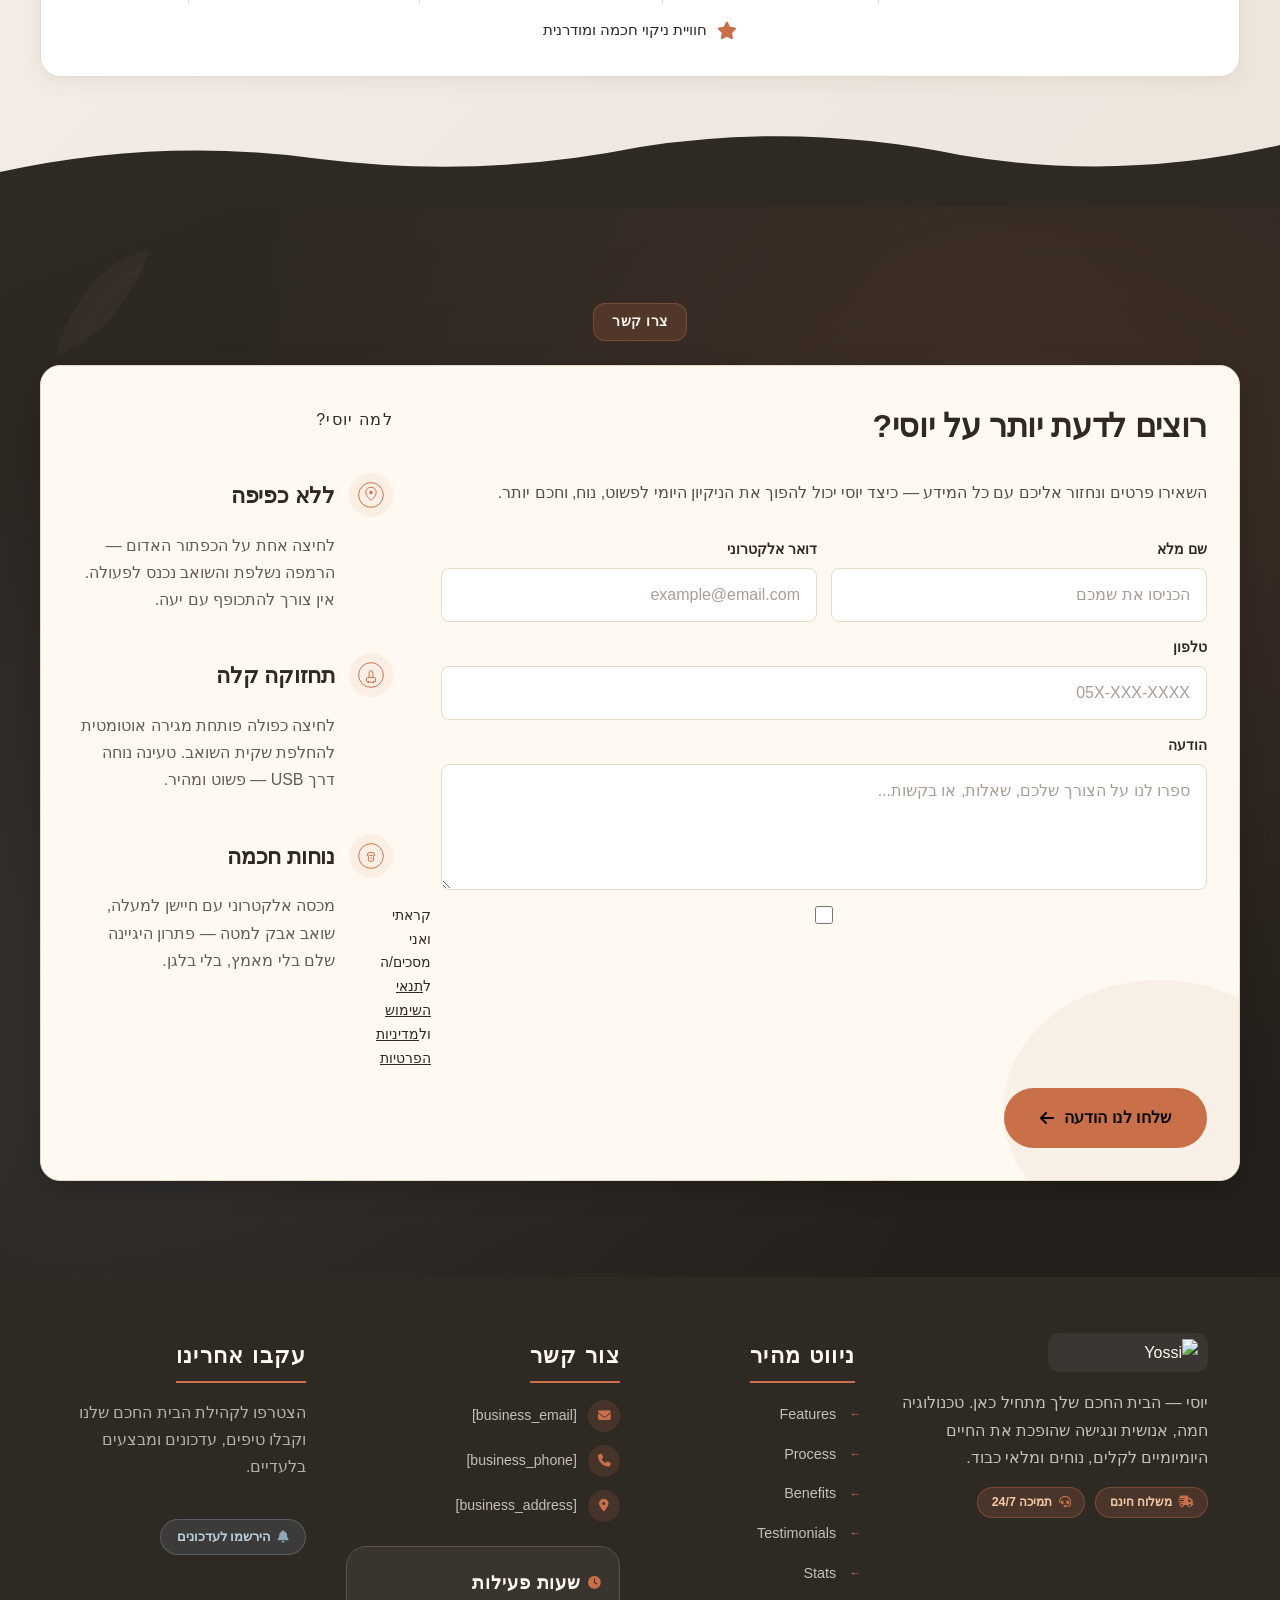
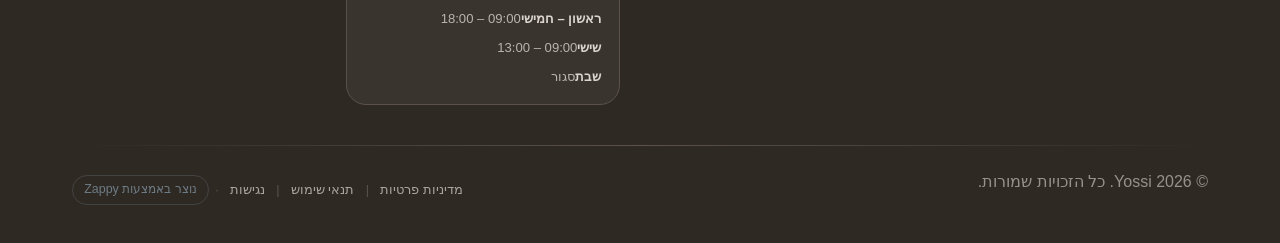
==== commit d5e78478: "Background sync: Progressive GitHub Sync" ====
--- a/index.html
+++ b/index.html
@@ -844,10 +844,10 @@
       </div>
 
       <!-- H1 -->
-      <h1 class="index-hero-h1" style="">BINBOT</h1>
+      <h1 class="index-hero-h1" >BINBOT</h1>
 
       <!-- Subtitle H3 -->
-      <h3 class="index-hero-subtitle" style="">BINBOT משלבת מכסה חכם עם חיישן אוטומטי ושואב אבק מובנה — כל זאת בלחיצה אחת&nbsp;</h3>
+      <h3 class="index-hero-subtitle" >BINBOT משלבת מכסה חכם עם חיישן אוטומטי ושואב אבק מובנה — כל זאת בלחיצה אחת&nbsp;</h3>
 
       <!-- CTA Buttons -->
       <div class="index-hero-ctas">
@@ -929,7 +929,7 @@
     <div class="ifs-intro">
       <p><span class="ifs-eyebrow" style="color: rgb(47, 41, 36) !important;">הכל בכפתור אחד</span>
       </p><h2 class="ifs-heading">פתרון היגיינה החכם<br>הכל-באחד לבית שלך</h2>
-      <p class="ifs-subtext" style="">&nbsp;BINBOT הוא לא עוד גאדג'ט — הוא מערכת ניקיון שלמה שמשלבת פח חכם עם חיישן, שואב אבק מובנה, ורמפה אוטומטית. פעולה אחת, ניקיון מושלם, ללא התכופפות.</p>
+      <p class="ifs-subtext" >&nbsp;BINBOT הוא לא עוד גאדג'ט — הוא מערכת ניקיון שלמה שמשלבת פח חכם עם חיישן, שואב אבק מובנה, ורמפה אוטומטית. פעולה אחת, ניקיון מושלם, ללא התכופפות.</p>
     </div>
 
     <!-- 2x2 Feature Grid -->
@@ -938,7 +938,7 @@
       <!-- Card 1: Sensor Lid -->
       <article class="ifs-card" data-grid-item-index="0">
         <figure class="ifs-card-image-wrap">
-          <div data-zappy-zoom-wrapper="true" data-element-id="img-1778981484716-mh7olwp9f" data-element-type="image" data-zappy-zoom-wrapper-width="351px" data-zappy-zoom-wrapper-height="200px" data-zappy-zoom-wrapper-width-mode="px" data-zappy-zoom-wrapper-align="center" style="position: relative !important; overflow: hidden !important; width: 351px !important; max-width: 100% !important; margin-left: auto !important; margin-right: auto !important; height: 200px !important; display: block !important; padding-bottom: 0px !important;" data-zappy-zoom-clip="true" data-zappy-wrapper-margins-applied="true" data-zappy-card-slot-fill="1"><img decoding="async" data-placeholder="index-features-image-1" data-context="Close-up product photography of a sleek smart trash bin with an electronic sensor lid opening automatically. The lid is lifting upward, triggered by a motion sensor. The bin has a warm cream and matte finish, modern minimal design, soft studio lighting, shallow depth of field, premium smart home appliance aesthetic." width="600" height="400" src="/assets/site-index-features-image-1-1778981889266-w4fqzx.webp?v=1778981891166" alt="מכסה חכם עם חיישן אוטומטי נפתח" data-element-type="image" data-element-id="img-1778981484716-mh7olwp9f" style="object-position: 50% 33% !important; display: block; object-fit: cover !important; margin: 0px !important; left: 0% !important; top: 0% !important; width: 100% !important; height: 100% !important; max-width: none !important; max-height: none !important;" data-zappy-zoom="1" data-zappy-original-width="350.933349609375" data-zappy-original-height="200.00001525878906" data-zappy-object-position="50% 33%"></div>
+          <div data-zappy-zoom-wrapper="true" data-element-id="img-1778981484716-mh7olwp9f" data-element-type="image" data-zappy-zoom-wrapper-width="351px" data-zappy-zoom-wrapper-height="200px" data-zappy-zoom-wrapper-width-mode="px" data-zappy-zoom-wrapper-align="center" style="position: relative !important; overflow: hidden !important; width: 351px !important; max-width: 100% !important; margin-left: auto !important; margin-right: auto !important; height: 200px !important; display: block !important; padding-bottom: 0px !important;" data-zappy-zoom-clip="true" data-zappy-wrapper-margins-applied="true" data-zappy-card-slot-fill="1"><img decoding="async" data-placeholder="index-features-image-1" data-context="Close-up product photography of a sleek smart trash bin with an electronic sensor lid opening automatically. The lid is lifting upward, triggered by a motion sensor. The bin has a warm cream and matte finish, modern minimal design, soft studio lighting, shallow depth of field, premium smart home appliance aesthetic." width="600" height="400" src="/assets/site-index-features-image-1-1778982353332-sfok4f.webp?v=1778982355368" alt="מכסה חכם עם חיישן אוטומטי נפתח" data-element-type="image" data-element-id="img-1778981484716-mh7olwp9f" style="object-position: 50% 33% !important; margin: 0px !important; left: 0% !important; top: 0% !important; width: 100% !important; height: 100% !important; max-width: none !important; max-height: none !important; display: block !important; object-fit: cover !important;" data-zappy-zoom="1" data-zappy-original-width="350.933349609375" data-zappy-original-height="200.00001525878906" data-zappy-object-position="50% 33%"></div>
         </figure>
         <div class="ifs-card-body">
           <div class="ifs-card-icon ifs-icon-blue">
@@ -957,9 +957,9 @@
       </article>
 
       <!-- Card 2: Red Button + Ramp -->
-      <article class="ifs-card ifs-card-accent" data-grid-item-index="1">
+      <article class="ifs-card ifs-card-accent" data-grid-item-index="1" style="overflow: hidden !important;">
         <figure class="ifs-card-image-wrap">
-          <img loading="lazy" decoding="async" data-placeholder="index-features-image-2" data-context="Extreme close-up product photography of a red finger-shaped button on a smart trash bin. The button is bright red, tactile, and shaped like a fingertip. A small shutter panel is partially open below it, revealing a sliding ramp mechanism extending outward. Warm cream and terracotta tones, premium product photography, soft directional lighting." width="600" height="400" src="/assets/site-index-features-image-2.webp" alt="כפתור האצבע האדומה ורמפה נשלפת" data-element-type="image" data-element-id="img-1778981484716-j9ftuc43k" style="">
+          <div data-zappy-zoom-wrapper="true" data-element-id="img-1778981484716-j9ftuc43k" data-element-type="image" data-zappy-zoom-wrapper-width="351px" data-zappy-zoom-wrapper-height="262px" data-zappy-zoom-wrapper-width-mode="px" data-zappy-zoom-wrapper-align="center" style="position: relative !important; overflow: hidden !important; width: 351px !important; max-width: 100% !important; margin-left: auto !important; margin-right: auto !important; height: 262px !important; display: block !important; padding-bottom: 0px !important;" data-zappy-zoom-clip="true" data-zappy-wrapper-margins-applied="true" data-zappy-card-slot-fill="1"><img decoding="async" data-placeholder="index-features-image-2" data-context="Extreme close-up product photography of a red finger-shaped button on a smart trash bin. The button is bright red, tactile, and shaped like a fingertip. A small shutter panel is partially open below it, revealing a sliding ramp mechanism extending outward. Warm cream and terracotta tones, premium product photography, soft directional lighting." width="600" height="400" src="/assets/site-index-features-image-2-1778982392785-605kgy.webp?v=1778982394581" alt="כפתור האצבע האדומה ורמפה נשלפת" data-element-type="image" data-element-id="img-1778981484716-j9ftuc43k" style="object-position: 59% 89% !important; display: block; width: 100% !important; height: 100% !important; object-fit: cover !important; max-width: none !important; margin-top: 0px !important; margin-bottom: 0px !important; left: 0% !important; top: 0% !important; max-height: none !important;" data-zappy-original-width="350.933349609375" data-zappy-original-height="261.88336181640625" data-zappy-object-position="59% 89%" data-zappy-zoom="1"></div>
         </figure>
         <div class="ifs-card-body">
           <div class="ifs-card-icon ifs-icon-terracotta">
@@ -979,7 +979,7 @@
       <!-- Card 3: Built-in Vacuum -->
       <article class="ifs-card" data-grid-item-index="2">
         <figure class="ifs-card-image-wrap">
-          <img loading="lazy" decoding="async" data-placeholder="index-features-image-3" data-context="Product photography showing the bottom section of a smart trash bin with a built-in vacuum cleaner mechanism. The base is open, revealing a compact vacuum unit with intake vents. Clean studio background, warm cream tones, technical yet approachable aesthetic, soft shadows highlighting the engineering detail, smart home appliance product shot." width="600" height="400" src="/assets/site-index-features-image-3.webp" alt="שואב אבק מובנה בתחתית הפח" data-element-type="image" data-element-id="img-1778981484717-l5zo3gcqv" style="">
+          <img loading="lazy" decoding="async" data-placeholder="index-features-image-3" data-context="Product photography showing the bottom section of a smart trash bin with a built-in vacuum cleaner mechanism. The base is open, revealing a compact vacuum unit with intake vents. Clean studio background, warm cream tones, technical yet approachable aesthetic, soft shadows highlighting the engineering detail, smart home appliance product shot." width="600" height="400" src="/assets/site-index-features-image-3.webp" alt="שואב אבק מובנה בתחתית הפח" data-element-type="image" data-element-id="img-1778981484717-l5zo3gcqv" >
         </figure>
         <div class="ifs-card-body">
           <div class="ifs-card-icon ifs-icon-blue">
@@ -1000,7 +1000,7 @@
       <!-- Card 4: Drawer + USB -->
       <article class="ifs-card" data-grid-item-index="3">
         <figure class="ifs-card-image-wrap">
-          <img loading="lazy" decoding="async" data-placeholder="index-features-image-4" data-context="Close-up product photography of a smart trash bin with a drawer sliding open automatically, revealing a vacuum bag compartment inside. A USB charging cable is plugged into a port on the side of the bin. The bin has a warm cream matte finish, modern minimal design, clean studio lighting, smart home product photography." width="600" height="400" src="/assets/site-index-features-image-4.webp" alt="מגירה אוטומטית לשקית ושקע USB לטעינה" data-element-type="image" data-element-id="img-1778981484717-s5z97sk45" style="">
+          <img loading="lazy" decoding="async" data-placeholder="index-features-image-4" data-context="Close-up product photography of a smart trash bin with a drawer sliding open automatically, revealing a vacuum bag compartment inside. A USB charging cable is plugged into a port on the side of the bin. The bin has a warm cream matte finish, modern minimal design, clean studio lighting, smart home product photography." width="600" height="400" src="/assets/site-index-features-image-4.webp" alt="מגירה אוטומטית לשקית ושקע USB לטעינה" data-element-type="image" data-element-id="img-1778981484717-s5z97sk45" >
         </figure>
         <div class="ifs-card-body">
           <div class="ifs-card-icon ifs-icon-muted">
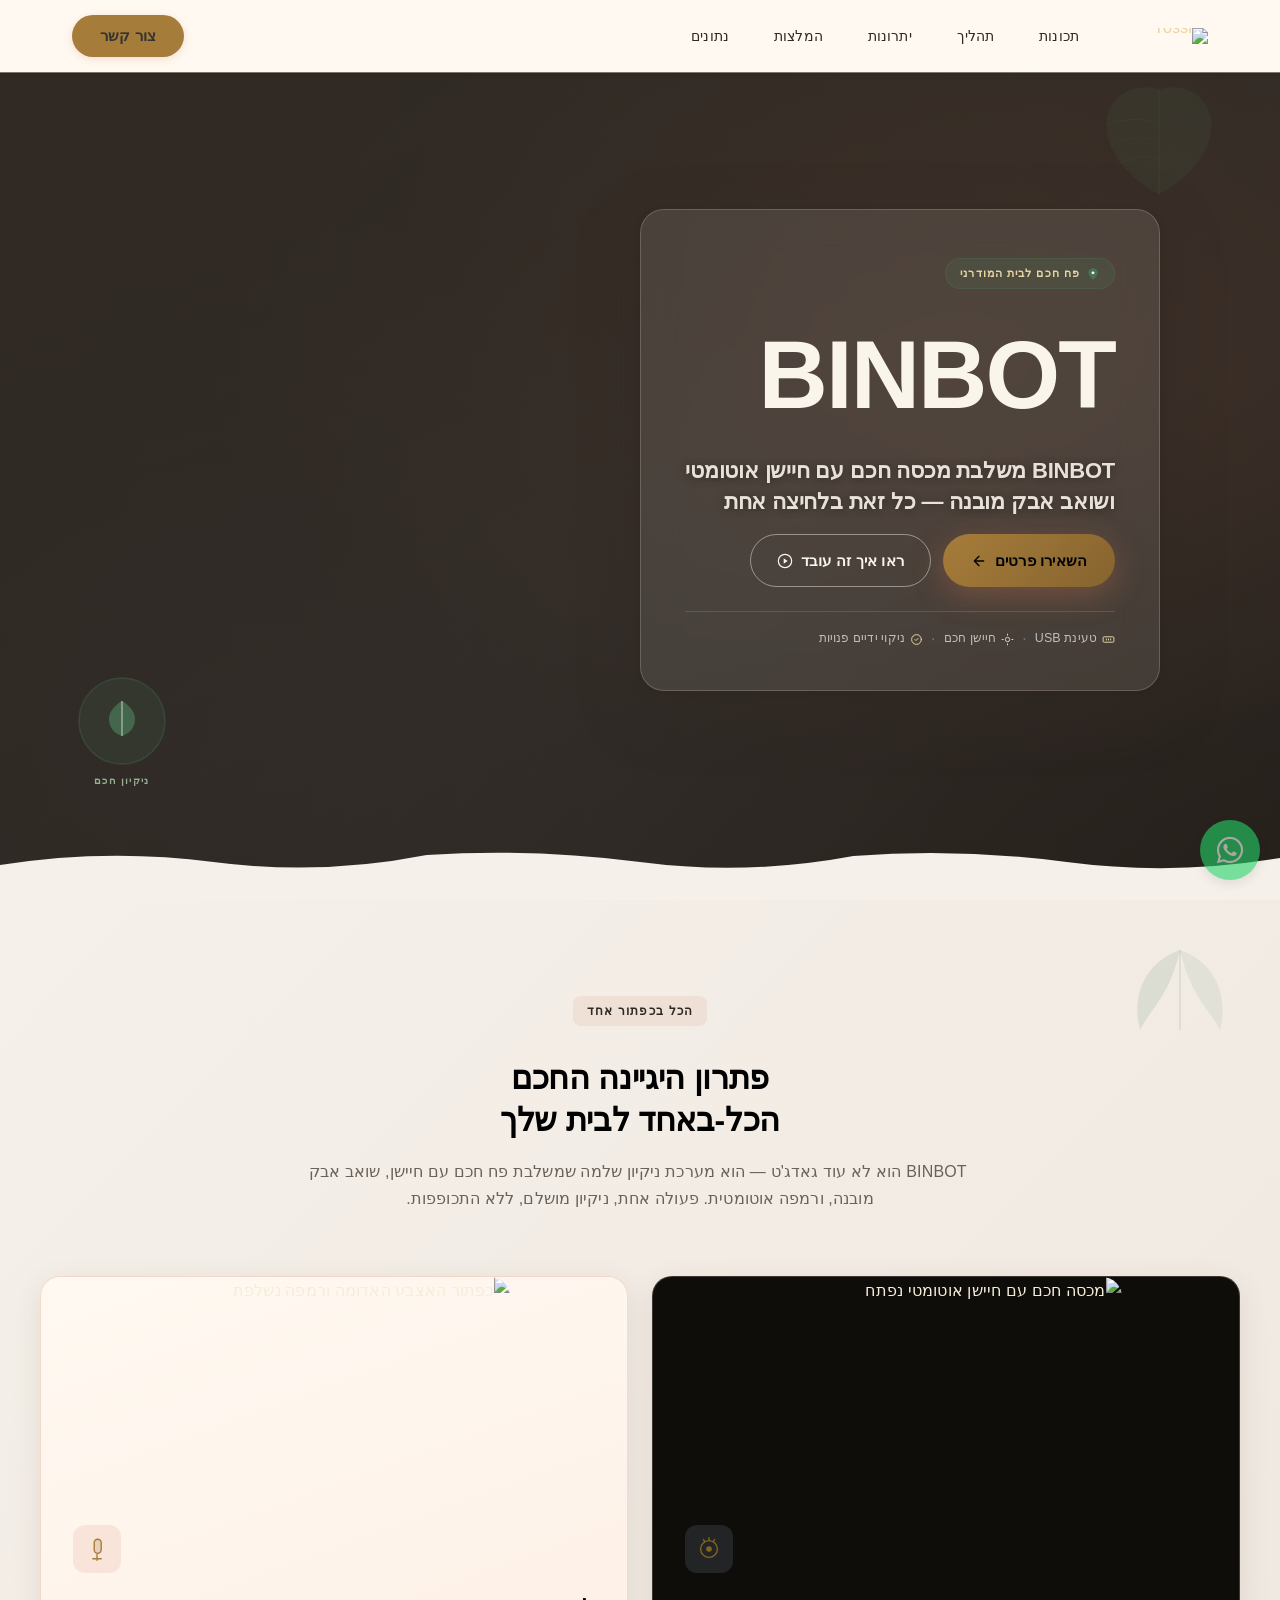
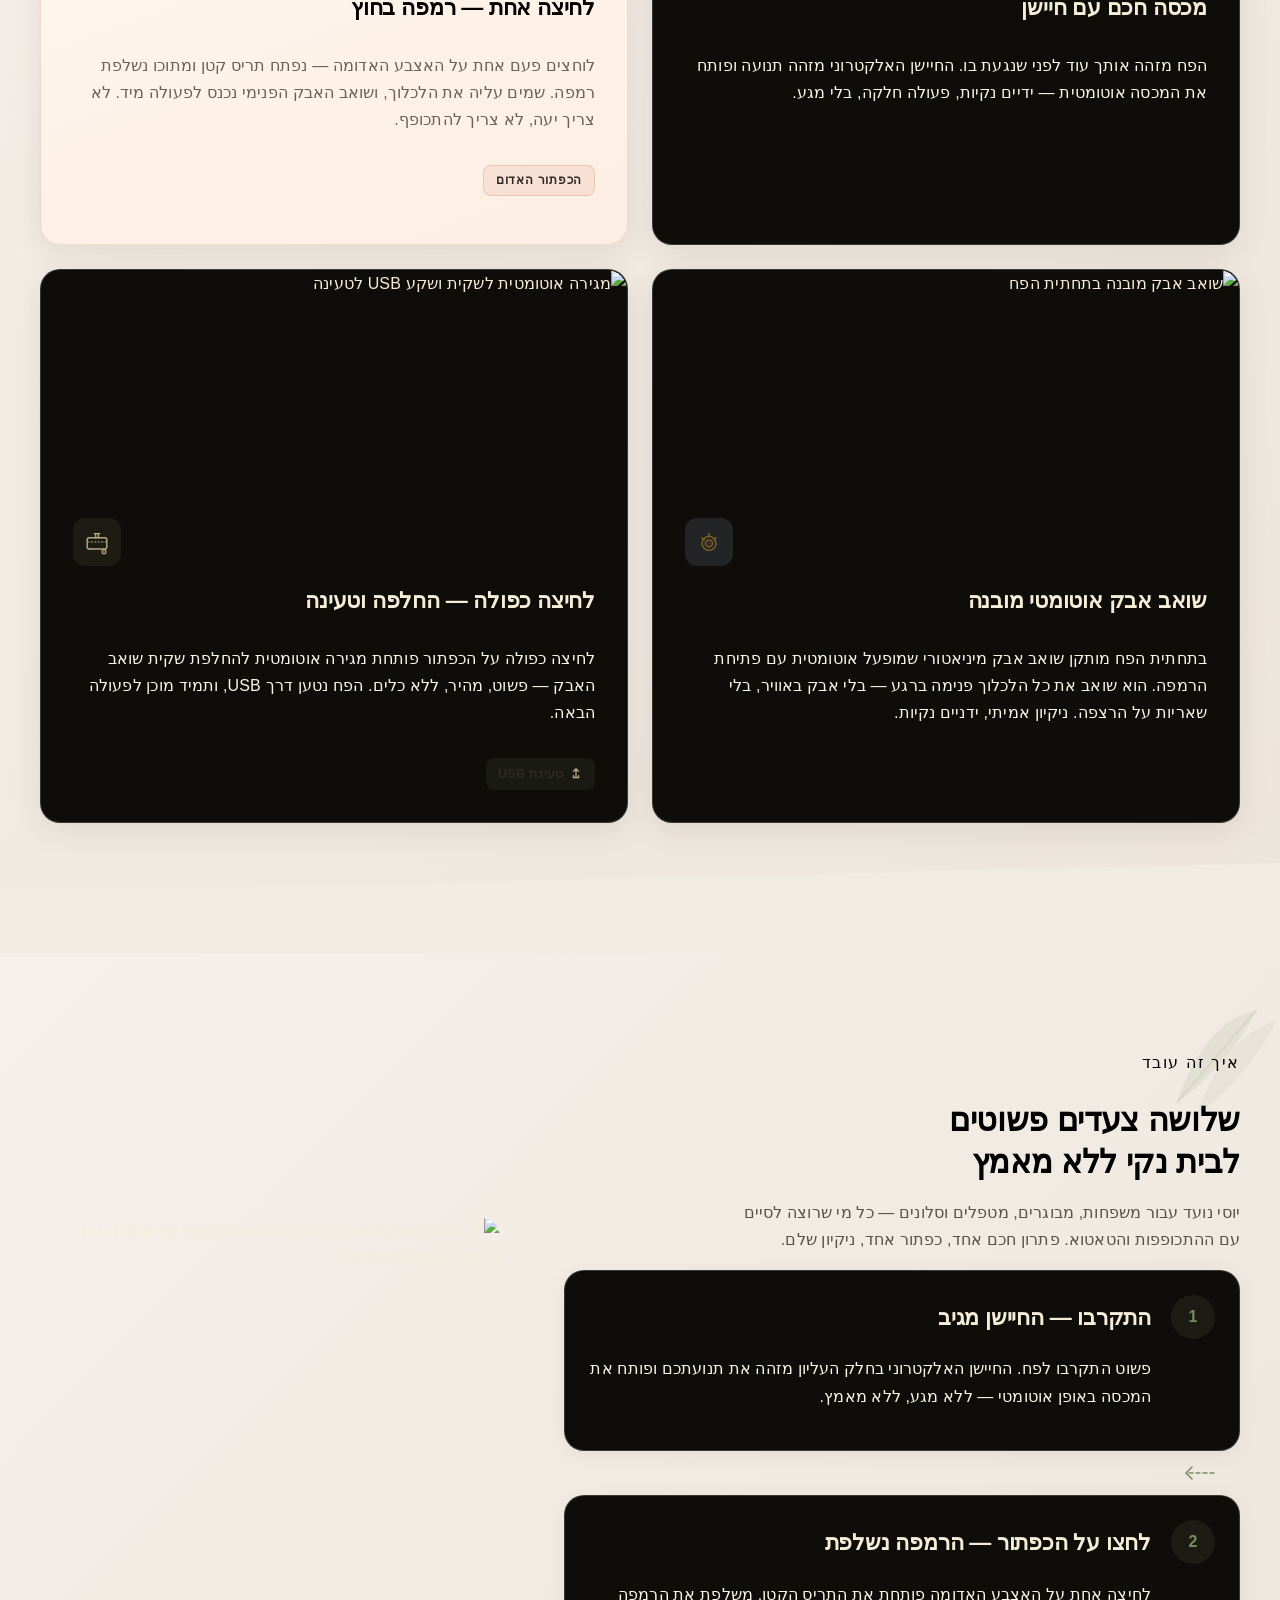
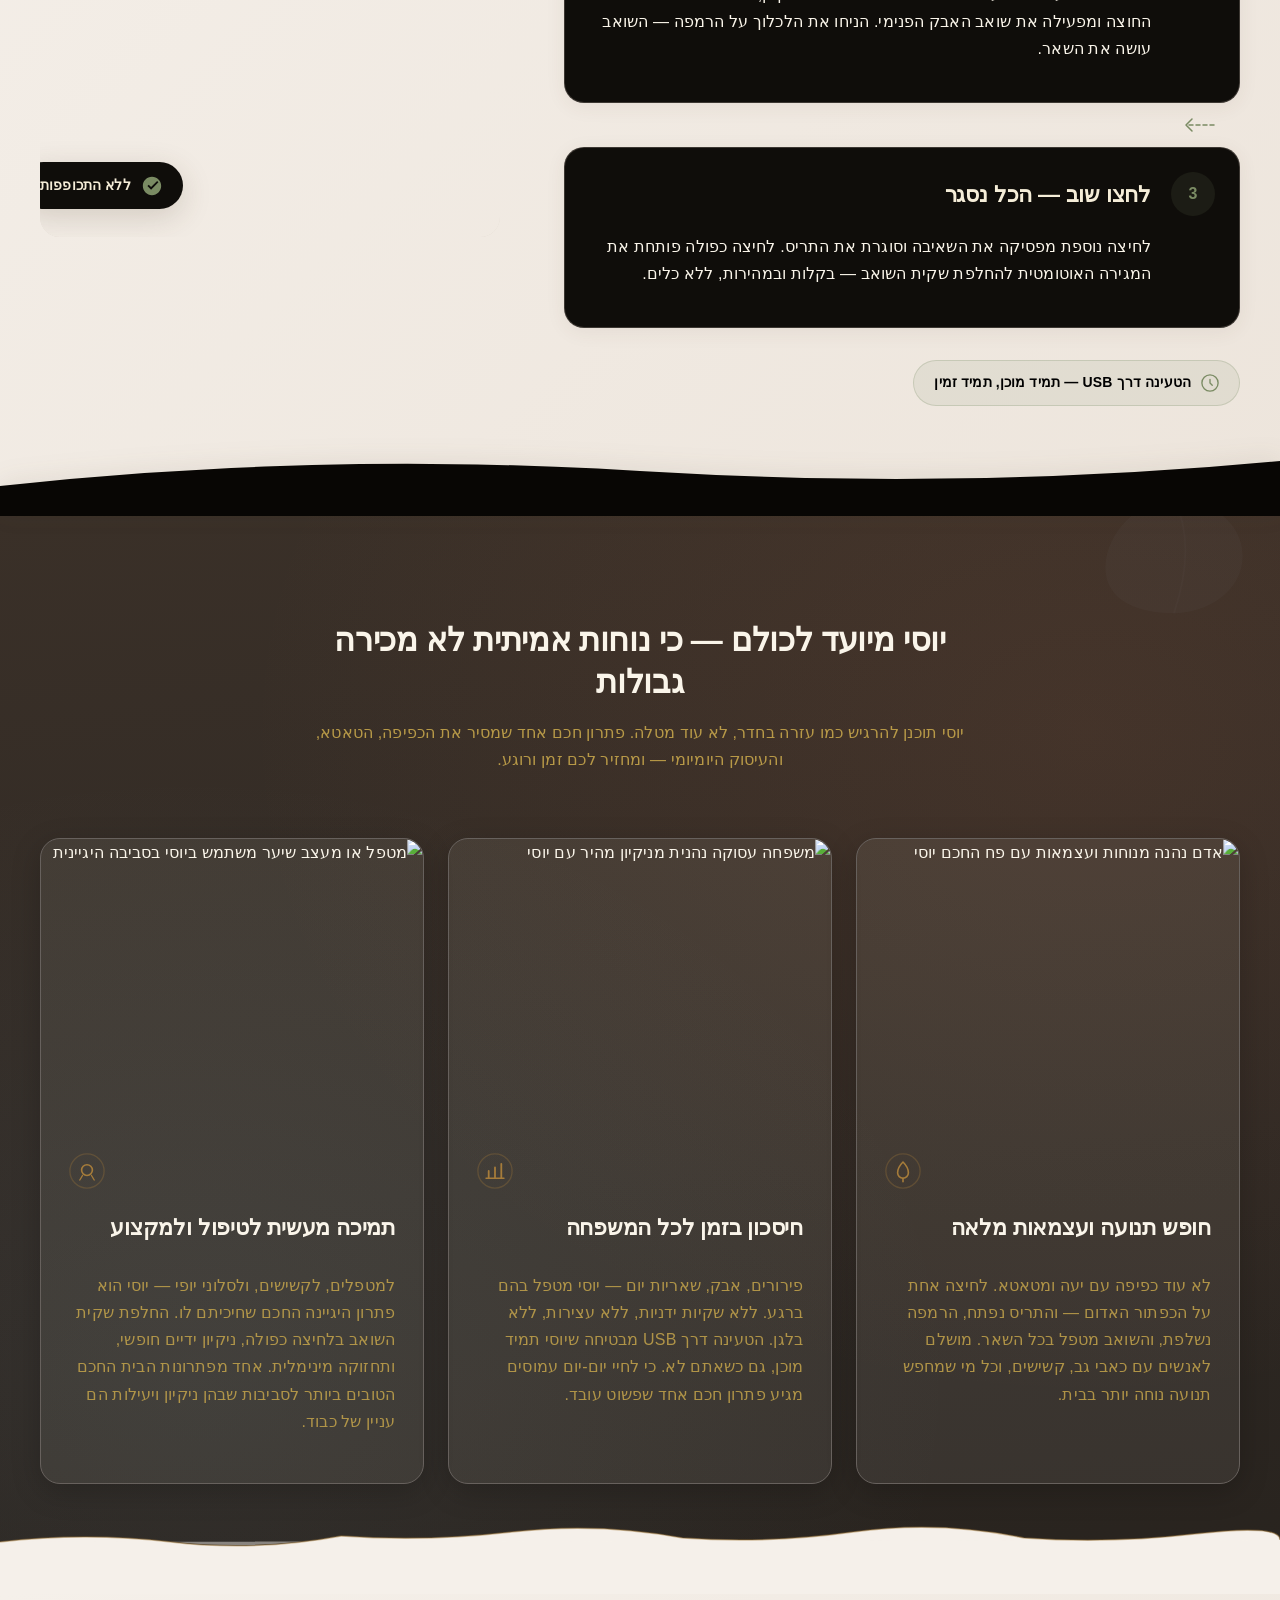
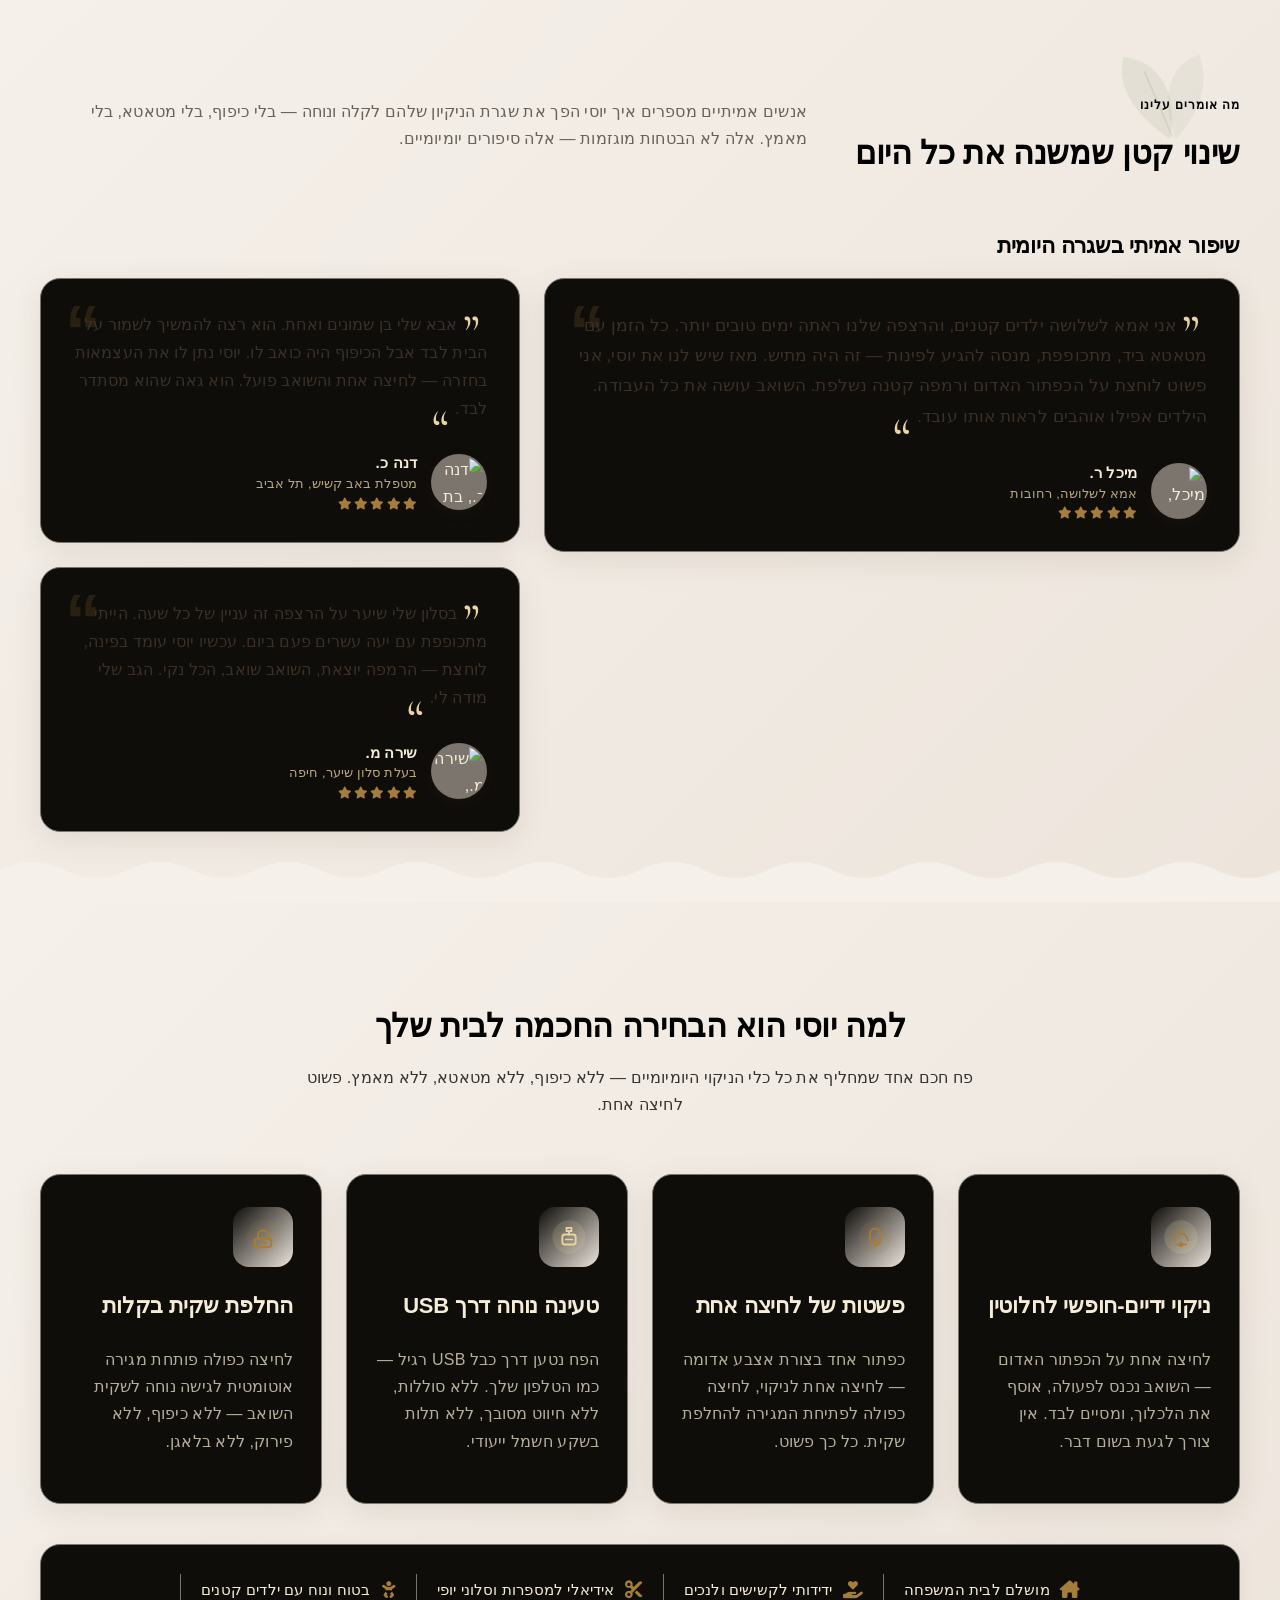
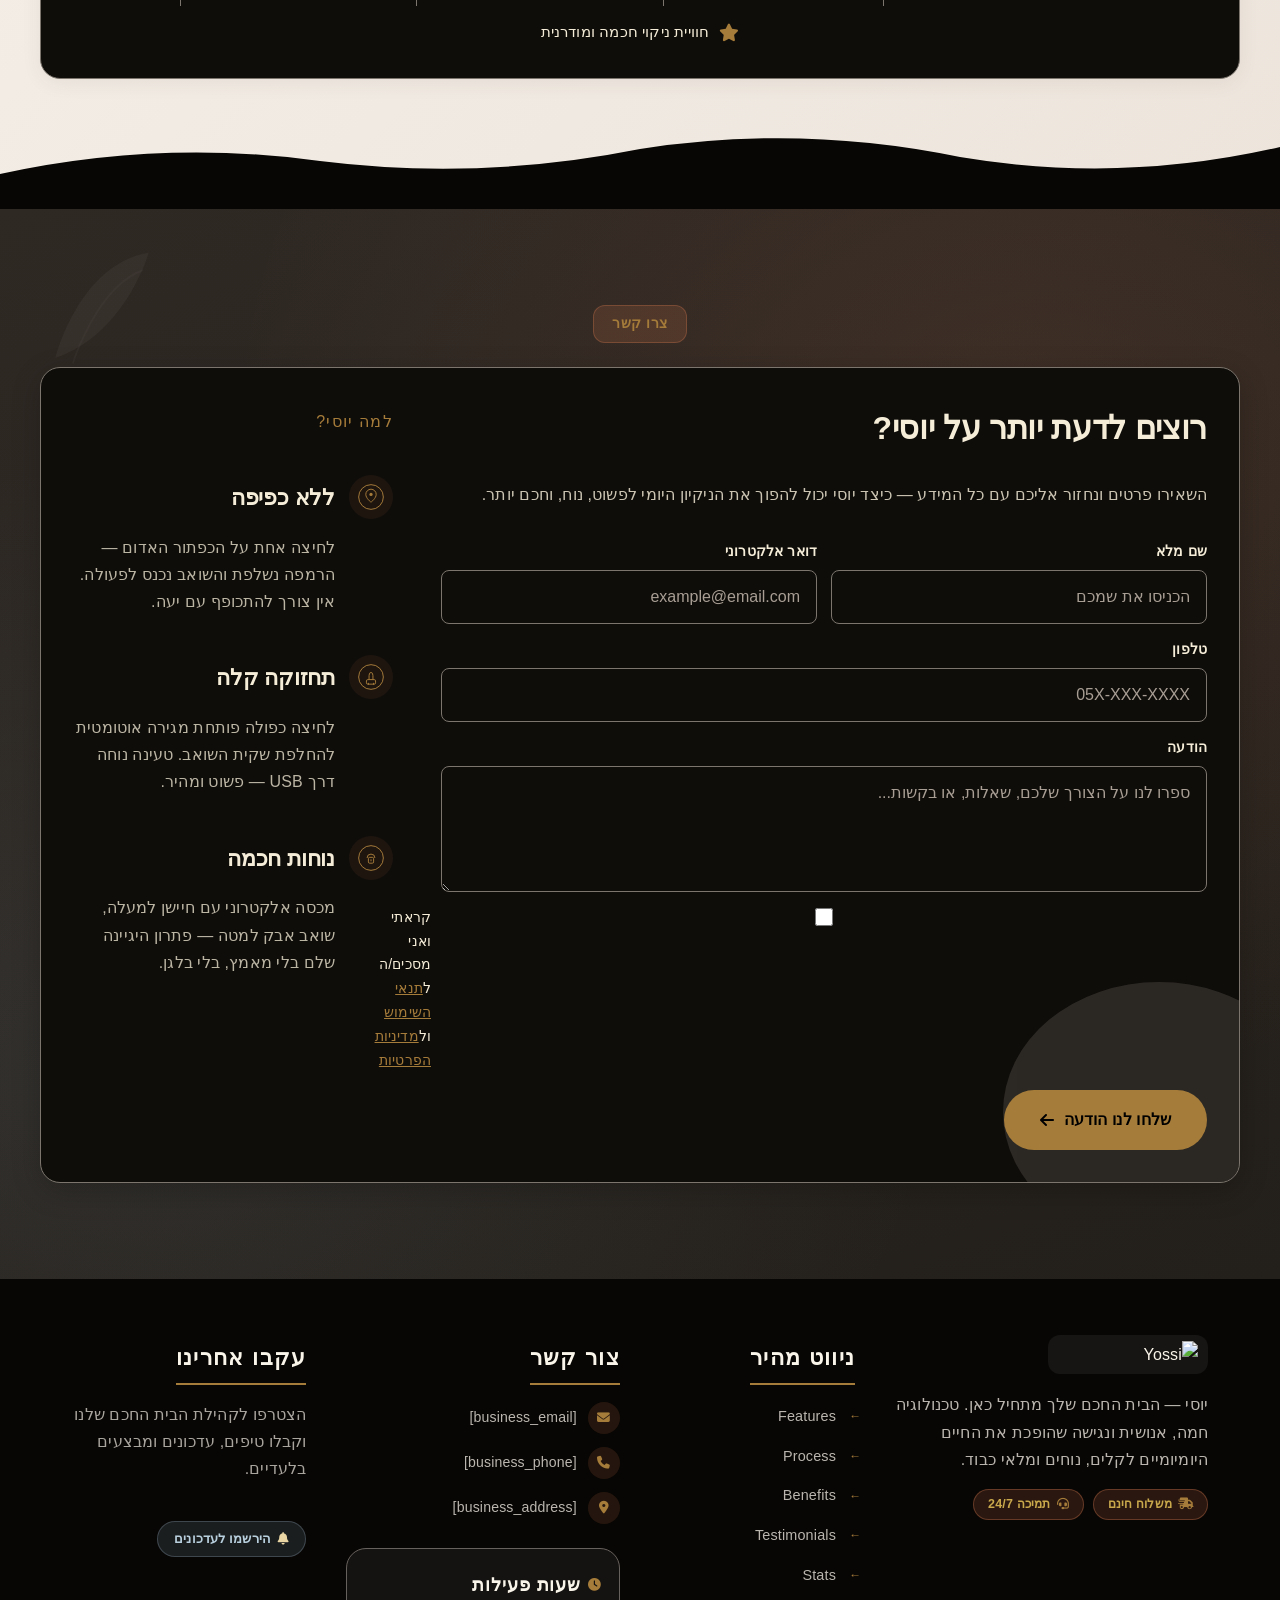
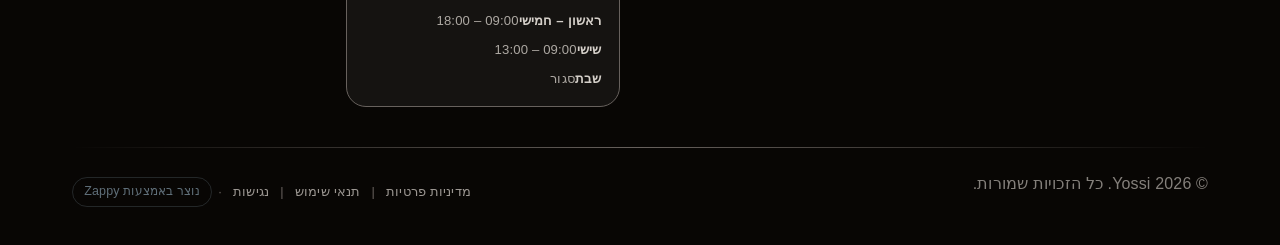
==== commit f05543ef: "Background sync: Progressive GitHub Sync" ====
--- a/index.html
+++ b/index.html
@@ -870,23 +870,23 @@
       <div class="index-hero-trust">
         <span class="index-hero-trust-item">
           <svg data-element-type="icon" data-icon-type="svg" width="13" height="13" viewBox="0 0 24 24" fill="none" xmlns="http://www.w3.org/2000/svg" aria-hidden="true">
-            <path d="M20 7H4a2 2 0 00-2 2v6a2 2 0 002 2h16a2 2 0 002-2V9a2 2 0 00-2-2z" stroke="#8FA8B8" stroke-width="1.8"></path>
-            <path d="M12 11v2M8 11v2M16 11v2" stroke="#8FA8B8" stroke-width="1.8" stroke-linecap="round"></path>
+            <path d="M20 7H4a2 2 0 00-2 2v6a2 2 0 002 2h16a2 2 0 002-2V9a2 2 0 00-2-2z" stroke="#E8D5A3" stroke-width="1.8"></path>
+            <path d="M12 11v2M8 11v2M16 11v2" stroke="#E8D5A3" stroke-width="1.8" stroke-linecap="round"></path>
           </svg>
           טעינת USB
         </span>
         <span class="index-hero-trust-dot" aria-hidden="true">·</span>
         <span class="index-hero-trust-item">
           <svg data-element-type="icon" data-icon-type="svg" width="13" height="13" viewBox="0 0 24 24" fill="none" xmlns="http://www.w3.org/2000/svg" aria-hidden="true">
-            <circle cx="12" cy="12" r="4" stroke="#8FA8B8" stroke-width="1.8"></circle>
-            <path d="M12 2v2M12 20v2M2 12h2M20 12h2" stroke="#8FA8B8" stroke-width="1.8" stroke-linecap="round"></path>
+            <circle cx="12" cy="12" r="4" stroke="#E8D5A3" stroke-width="1.8"></circle>
+            <path d="M12 2v2M12 20v2M2 12h2M20 12h2" stroke="#E8D5A3" stroke-width="1.8" stroke-linecap="round"></path>
           </svg>
           חיישן חכם
         </span>
         <span class="index-hero-trust-dot" aria-hidden="true">·</span>
         <span class="index-hero-trust-item">
           <svg data-element-type="icon" data-icon-type="svg" width="13" height="13" viewBox="0 0 24 24" fill="none" xmlns="http://www.w3.org/2000/svg" aria-hidden="true">
-            <path d="M9 12l2 2 4-4M21 12a9 9 0 11-18 0 9 9 0 0118 0z" stroke="#8FA8B8" stroke-width="1.8" stroke-linecap="round" stroke-linejoin="round"></path>
+            <path d="M9 12l2 2 4-4M21 12a9 9 0 11-18 0 9 9 0 0118 0z" stroke="#E8D5A3" stroke-width="1.8" stroke-linecap="round" stroke-linejoin="round"></path>
           </svg>
           ניקוי ידיים פנויות
         </span>
--- a/styles.css
+++ b/styles.css
@@ -1,3 +1,5 @@
+@import url('https://fonts.googleapis.com/css2?family=Cormorant+Garamond:ital,wght@0,300;0,400;0,500;0,600;0,700;1,300;1,400&family=Jost:wght@200;300;400;500&display=swap');
+
 
 
 /* Self-hosted fonts (Inter + Rubik for multi-language support) */
@@ -68,16 +70,16 @@
   src: url('assets/fonts/Rubik-Bold.woff2') format('woff2');
 }
 :root {
-  --primary: #F4EBDD;
-  --secondary: #C96F4A;
-  --accent: #8FA8B8;
-  --bg-light: #FFF9F1;
-  --bg-dark: #2F2924;
-  --text-dark: #2F2924;
-  --text-light: #FFF9F1;
-  --text-muted: #7A8B63;
-  --border-light: #E7D9C8;
-  --border-dark: #5B514A;
+--primary: #C9A84C;
+  --secondary: #A67C3A;
+  --accent: #E8D5A3;
+  --bg-light: #0F0D0A;
+  --bg-dark: #080604;
+  --text-dark: #F5EDD8;
+  --text-light: #FAF5EA;
+  --text-muted: #B8A882;
+  --border-light: #7b756d;
+  --border-dark: #67615d;
   --nav-bg: #FFF9F1;
   --nav-text: #2F2924;
   --nav-text-hover: #C96F4A;
@@ -100,14 +102,21 @@
   --transition-default: all 0.25s ease;
   --transition-hover: all 0.2s ease;
 
-  --gradient-primary: linear-gradient(135deg, #C85A3A 0%, #A84828 100%);
-  --gradient-gold-shine: linear-gradient(135deg, #C8A87A 0%, #B89060 100%);
+  --gradient-primary: linear-gradient(135deg, #997336 0%, #745729 100%);
+  --gradient-gold-shine: linear-gradient(135deg, #C1944E 0%, #AA7F3B 100%);
   --gradient-secondary: linear-gradient(135deg, #4A7A5A 0%, #3A6A4A 100%);
   --gradient-gold-accent: linear-gradient(90deg, #D4B88A 0%, #C8A87A 50%, #D4B88A 100%);
   --gradient-dark-section: linear-gradient(180deg, #5A7A6A 0%, #4A6A5A 100%);
   --gradient-overlay-dark: linear-gradient(180deg, rgba(90,80,70,0.4) 0%, rgba(50,40,30,0.6) 100%);
   --gradient-light-section: linear-gradient(180deg, #F5F0EA 0%, #EDE5DC 100%);
   --gradient-overlay-light: linear-gradient(180deg, rgba(245,240,234,0.85) 0%, rgba(245,240,234,0.95) 100%);
+  --primary-color: #C9A84C;
+  --secondary-color: #A67C3A;
+  --accent-color: #E8D5A3;
+  --background-color: #0F0D0A;
+  --surface-color: #1A1712;
+  --text-color: #F5EDD8;
+  --text-secondary-color: #B8A882;
 }
 
 *,
@@ -328,8 +337,8 @@
 }
 
 .btn-primary:hover {
-  background: #b85e3a;
-  border-color: #b85e3a;
+  background: #A67C3A;
+  border-color: #A67C3A;
   color: var(--text-light);
 }
 
@@ -351,8 +360,8 @@
 }
 
 .btn-accent:hover {
-  background: #7a96a8;
-  border-color: #7a96a8;
+  background: #E8D5A3;
+  border-color: #E8D5A3;
   color: var(--text-light);
 }
 
@@ -703,16 +712,16 @@
   --nav-bg: #FFF9F1;
   --nav-text: #2F2924;
   --nav-text-hover: #C96F4A;
-  --primary: #F4EBDD;
-  --secondary: #C96F4A;
-  --accent: #8FA8B8;
-  --bg-light: #FFF9F1;
-  --bg-dark: #2F2924;
-  --text-dark: #2F2924;
-  --text-light: #FFF9F1;
-  --text-muted: #7A8B63;
-  --border-light: #E7D9C8;
-  --border-dark: #5B514A;
+  --primary: #C9A84C;
+  --secondary: #A67C3A;
+  --accent: #E8D5A3;
+  --bg-light: #0F0D0A;
+  --bg-dark: #080604;
+  --text-dark: #F5EDD8;
+  --text-light: #FAF5EA;
+  --text-muted: #B8A882;
+  --border-light: #7b756d;
+  --border-dark: #67615d;
 }
 
 * {
@@ -841,7 +850,7 @@
 }
 
 .nav-cta-btn:hover {
-  background-color: #b85e3b;
+  background-color: #A67C3A;
   box-shadow: 0 8px 30px rgba(0, 0, 0, 0.2);
   transform: translateY(-1px);
 }
@@ -953,16 +962,16 @@
   --nav-bg: #FFF9F1;
   --nav-text: #2F2924;
   --nav-text-hover: #C96F4A;
-  --primary: #F4EBDD;
-  --secondary: #C96F4A;
-  --accent: #8FA8B8;
-  --bg-light: #FFF9F1;
-  --bg-dark: #2F2924;
-  --text-dark: #2F2924;
-  --text-light: #FFF9F1;
-  --text-muted: #7A8B63;
-  --border-light: #E7D9C8;
-  --border-dark: #5B514A;
+  --primary: #C9A84C;
+  --secondary: #A67C3A;
+  --accent: #E8D5A3;
+  --bg-light: #0F0D0A;
+  --bg-dark: #080604;
+  --text-dark: #F5EDD8;
+  --text-light: #FAF5EA;
+  --text-muted: #B8A882;
+  --border-light: #7b756d;
+  --border-dark: #67615d;
 }
 
 * {
@@ -1091,7 +1100,7 @@
 }
 
 .nav-cta-btn:hover {
-  background-color: #b85e3b;
+  background-color: #A67C3A;
   box-shadow: 0 8px 30px rgba(0, 0, 0, 0.2);
   transform: translateY(-1px);
 }
@@ -1269,7 +1278,7 @@
 .navbar a:focus-visible,
 .navbar button:focus-visible,
 .nav-menu a:focus-visible {
-  outline: 2px solid var(--primary-color, var(--primary, #F4EBDD));
+  outline: 2px solid var(--primary-color, var(--primary, #C9A84C));
   outline-offset: 2px;
 }
 
@@ -2137,16 +2146,16 @@
 
 /* Footer Styles */
 .site-footer {
-  --primary: #F4EBDD;
-  --secondary: #C96F4A;
-  --accent: #8FA8B8;
-  --bg-light: #FFF9F1;
-  --bg-dark: #2F2924;
-  --text-dark: #2F2924;
-  --text-light: #FFF9F1;
-  --text-muted: #7A8B63;
-  --border-light: #E7D9C8;
-  --border-dark: #5B514A;
+  --primary: #C9A84C;
+  --secondary: #A67C3A;
+  --accent: #E8D5A3;
+  --bg-light: #0F0D0A;
+  --bg-dark: #080604;
+  --text-dark: #F5EDD8;
+  --text-light: #FAF5EA;
+  --text-muted: #B8A882;
+  --border-light: #7b756d;
+  --border-dark: #67615d;
 
   background-color: var(--bg-dark);
   color: var(--text-light);
@@ -2203,7 +2212,7 @@
   gap: 0.4rem;
   background: rgba(201,111,74,0.18);
   border: 1px solid rgba(201,111,74,0.38);
-  color: #f5c9a8;
+  color: #C9A84C;
   font-size: 0.78rem;
   font-weight: 600;
   padding: 0.35rem 0.85rem;
@@ -2553,7 +2562,7 @@
 
 
 /* V2 Decorative Helpers — quote marks */
-:root { --decorative-quote-color: var(--accent, #b48b59); --decorative-quote-font: var(--accent-font, var(--font-display, serif)); }
+:root { --decorative-quote-color: var(--accent, #A67C3A); --decorative-quote-font: var(--accent-font, var(--font-display, serif)); }
 blockquote::before, .quote::before, [data-quote]::before {
   content: "\201C";
   font-family: var(--decorative-quote-font);
@@ -2584,7 +2593,7 @@
   height: 2px;
   margin: 1.25rem auto;
   border: 0;
-  background: linear-gradient(90deg, transparent, var(--accent, var(--primary, #b48b59)) 30%, var(--accent, var(--primary, #b48b59)) 70%, transparent);
+  background: linear-gradient(90deg, transparent, var(--accent, var(--primary, #A27938)) 30%, var(--accent, var(--primary, #A27938)) 70%, transparent);
   border-radius: 999px;
   opacity: 0.85;
 }
@@ -2737,7 +2746,7 @@
   font-weight: 700;
   letter-spacing: 0.1em;
   text-transform: uppercase;
-  color: #a8c8a0;
+  color: #E8D5A3;
 }
 
 /* H1 */
@@ -2776,7 +2785,7 @@
   display: inline-flex;
   align-items: center;
   gap: 8px;
-  background: linear-gradient(135deg, #C96F4A 0%, #b05a38 100%);
+  background: linear-gradient(135deg, #A67C3A 0%, #86642F 100%);
   color: #FFF9F1;
   padding: 14px 28px;
   border-radius: 50px;
@@ -2795,7 +2804,7 @@
 .index-hero-section .index-hero-btn-primary:hover {
   transform: translateY(-3px);
   box-shadow: 0 12px 36px rgba(201,111,74,0.5);
-  background: linear-gradient(135deg, #d97a55 0%, #C96F4A 100%);
+  background: linear-gradient(135deg, #BA8B41 0%, #A67C3A 100%);
 }
 
 .index-hero-section .index-hero-btn-secondary {
@@ -3095,7 +3104,7 @@
 
 /* Feature Card */
 .index-features-section .ifs-card {
-  background: #FFFFFF;
+  background: #0F0D0A;
   border-radius: 20px;
   border: 1px solid rgba(200, 185, 170, 0.25);
   box-shadow: 0 8px 30px rgba(80, 60, 40, 0.10);
@@ -3162,7 +3171,7 @@
 
 .index-features-section .ifs-icon-blue {
   background-color: rgba(143, 168, 184, 0.15);
-  color: #5A7A9A;
+  color: #806620;
 }
 
 .index-features-section .ifs-icon-terracotta {
@@ -3386,7 +3395,7 @@
   grid-template-columns: 44px 1fr;
   gap: 20px;
   align-items: flex-start;
-  background: #FFFFFF;
+  background: #0F0D0A;
   border-radius: 20px;
   padding: 24px;
   border: 1px solid rgba(200, 185, 170, 0.25);
@@ -3509,7 +3518,7 @@
   display: flex;
   align-items: center;
   gap: 10px;
-  background: #FFFFFF;
+  background: #0F0D0A;
   border-radius: 50px;
   padding: 12px 20px;
   box-shadow: 0 8px 30px rgba(80, 60, 40, 0.18);
@@ -3908,7 +3917,7 @@
 
 /* Base card styles */
 .index-testimonials-section .its-card {
-  background: #FFFFFF;
+  background: #0F0D0A;
   border-radius: 20px;
   padding: 32px;
   border: 1px solid var(--border-light);
@@ -4157,7 +4166,7 @@
 }
 
 .index-stats-section .index-stats-tile {
-  background: #FFFFFF;
+  background: #0F0D0A;
   border: 1px solid var(--border-light);
   border-radius: 20px;
   padding: 32px 28px;
@@ -4213,7 +4222,7 @@
 
 /* ── Reassurance Strip ── */
 .index-stats-section .index-stats-strip {
-  background: #FFFFFF;
+  background: #0F0D0A;
   border: 1px solid var(--border-light);
   border-radius: 20px;
   box-shadow: 0 4px 20px rgba(80,60,40,0.07);
@@ -4500,7 +4509,7 @@
 .index-cta-section .index-cta-form textarea {
   width: 100%;
   box-sizing: border-box;
-  background: #FFFFFF;
+  background: #0F0D0A;
   border: 1.5px solid var(--border-light);
   border-radius: var(--radius-input, 8px);
   padding: 14px 16px;
@@ -4588,7 +4597,7 @@
 }
 
 .index-cta-section .index-cta-submit:hover {
-  background: #b85e3d;
+  background: #A67C3A;
   box-shadow: var(--shadow-btn-hover, 0 8px 30px rgba(0,0,0,0.2));
   transform: translateY(-2px);
 }
@@ -5087,9 +5096,9 @@
   --cc-modal-bg: #ffffff;
   --cc-primary-color: #1f2937;
   --cc-secondary-color: #4b5563;
-  --cc-btn-primary-bg: #f4ebdd;
+  --cc-btn-primary-bg: #C9A84C;
   --cc-btn-primary-color: #ffffff;
-  --cc-btn-primary-border: #f4ebdd;
+  --cc-btn-primary-border: #C9A84C;
   --cc-btn-primary-hover-bg: #dbd2c4;
   --cc-btn-primary-hover-border: #dbd2c4;
   --cc-btn-primary-hover-color: #ffffff;
@@ -5105,7 +5114,7 @@
   --cc-btn-secondary-hover-bg: #e5e7eb;
   --cc-btn-secondary-hover-color: #111827;
   --cc-btn-secondary-hover-border: #d1d5db;
-  --cc-toggle-on-bg: #f4ebdd;
+  --cc-toggle-on-bg: #C9A84C;
 }
 
 #cc-main,
@@ -5218,7 +5227,7 @@
  * defaults for the preferences modal's two secondary pills). */
 #zappy-cookie-banner .zappy-cookie-banner__button--customize {
   background-color: transparent !important;
-  color: #f4ebdd !important;
+  color: #C9A84C !important;
   border: none !important;
   padding: 0 8px !important;
   height: 32px !important;
@@ -5699,6 +5708,37 @@
 .index-hero-section .index-hero-badge {
   display: none !important;
 }
+}
+/* === BUTTON TEXT OVERRIDES START === */
+.btn-primary,
+.btn--primary,
+[class*="btn-primary"],
+[class*="btn--primary"] { color: #333333 !important; }
+.btn-accent,
+.btn--accent,
+[class*="btn-accent"],
+[class*="btn--accent"] { color: #333333 !important; }
+.navbar .nav-cta-btn,
+.nav-cta-btn { color: #333333 !important; }
+/* === BUTTON TEXT OVERRIDES END === */
+
+/* Font pairing applied */
+@import url('https://fonts.googleapis.com/css2?family=Cormorant+Garamond:wght@600&family=Jost:wght@300&display=swap');
+:root { --font-heading: 'Cormorant Garamond', sans-serif; --font-body: 'Jost', sans-serif; }
+body { font-family: 'Jost', sans-serif; font-weight: 300; }
+h1, h2, h3, h4, h5, h6 { font-family: 'Cormorant Garamond', sans-serif; font-weight: 600; }
+
+
+:root {
+  --font-heading: 'Cormorant Garamond', Georgia, serif;
+  --font-body: 'Jost', sans-serif;
+  --font-display: 'Cormorant Garamond', Georgia, serif;
+}
+
+body {
+  font-family: 'Jost', sans-serif;
+  font-weight: 300;
+  letter-spacing: 0.01em;
 }
 /* mobile-submenu-overflow-fix */
 @media (max-width: 768px) {
